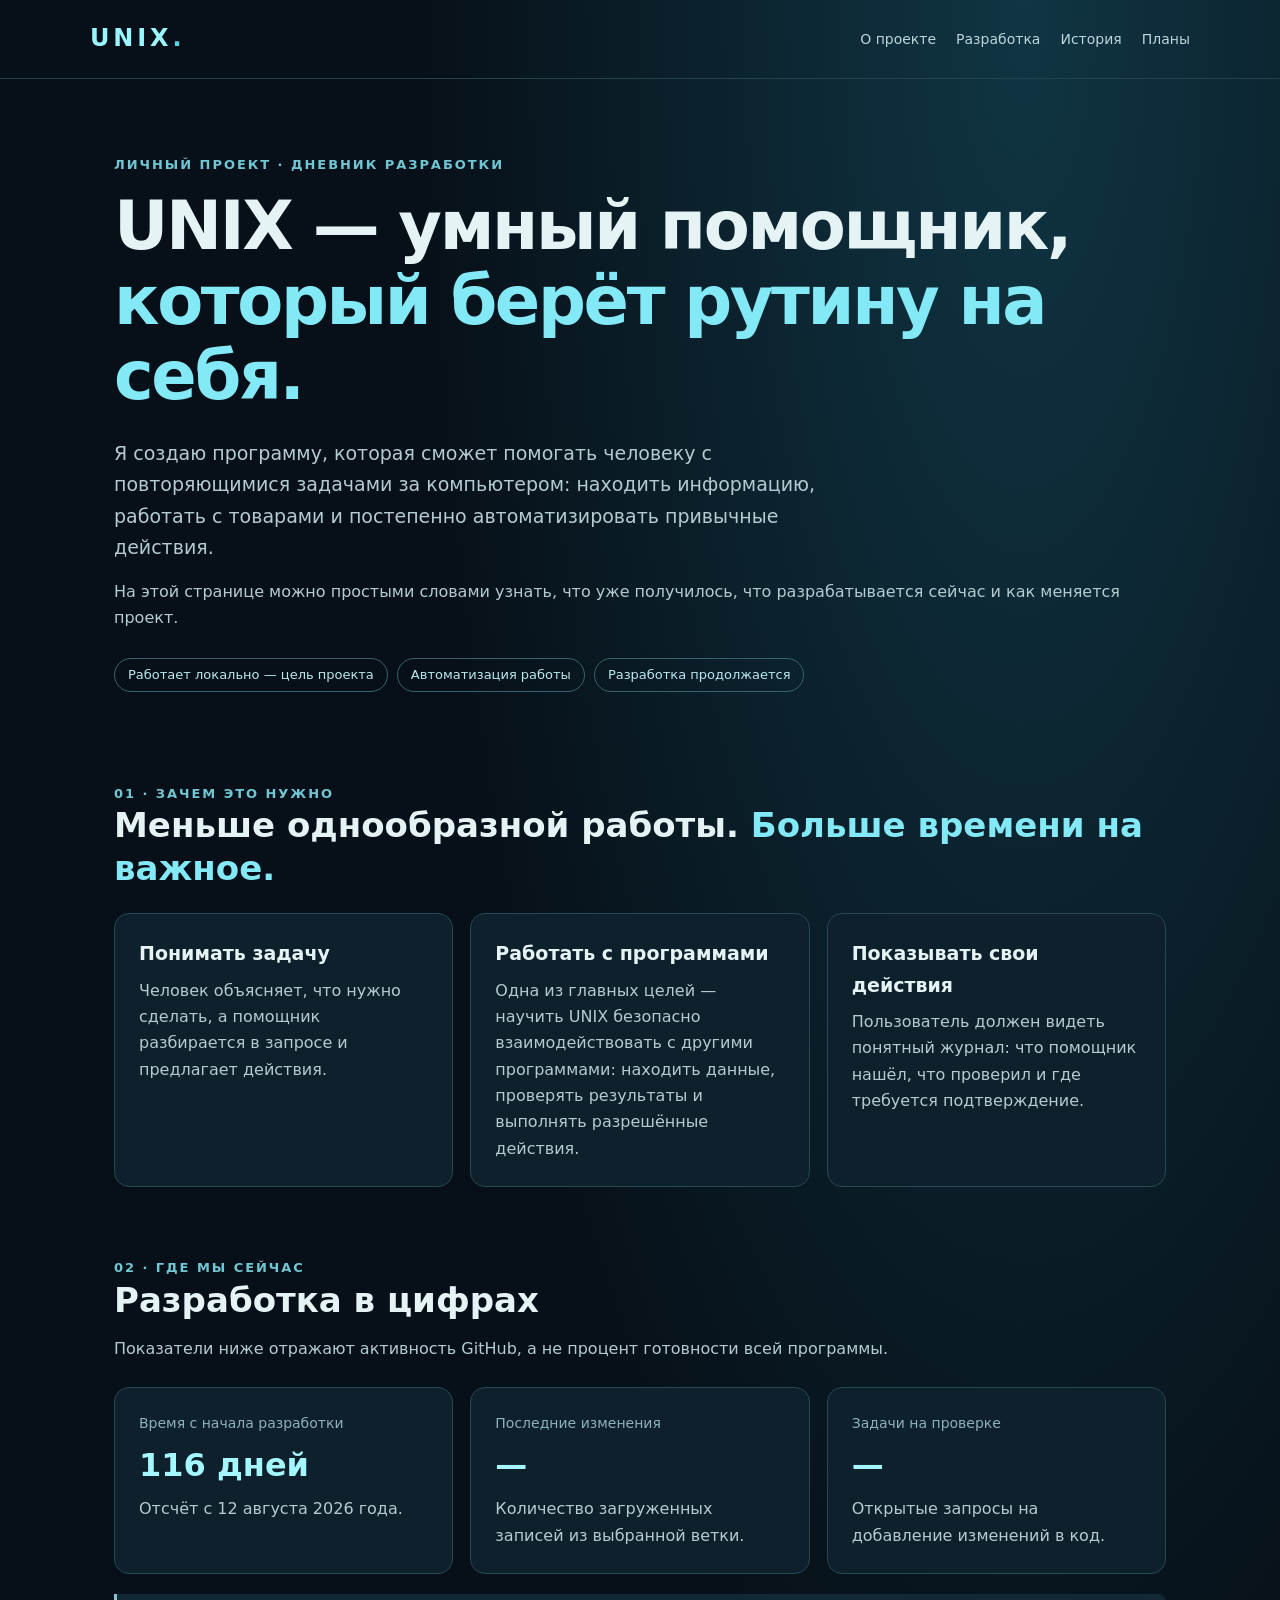
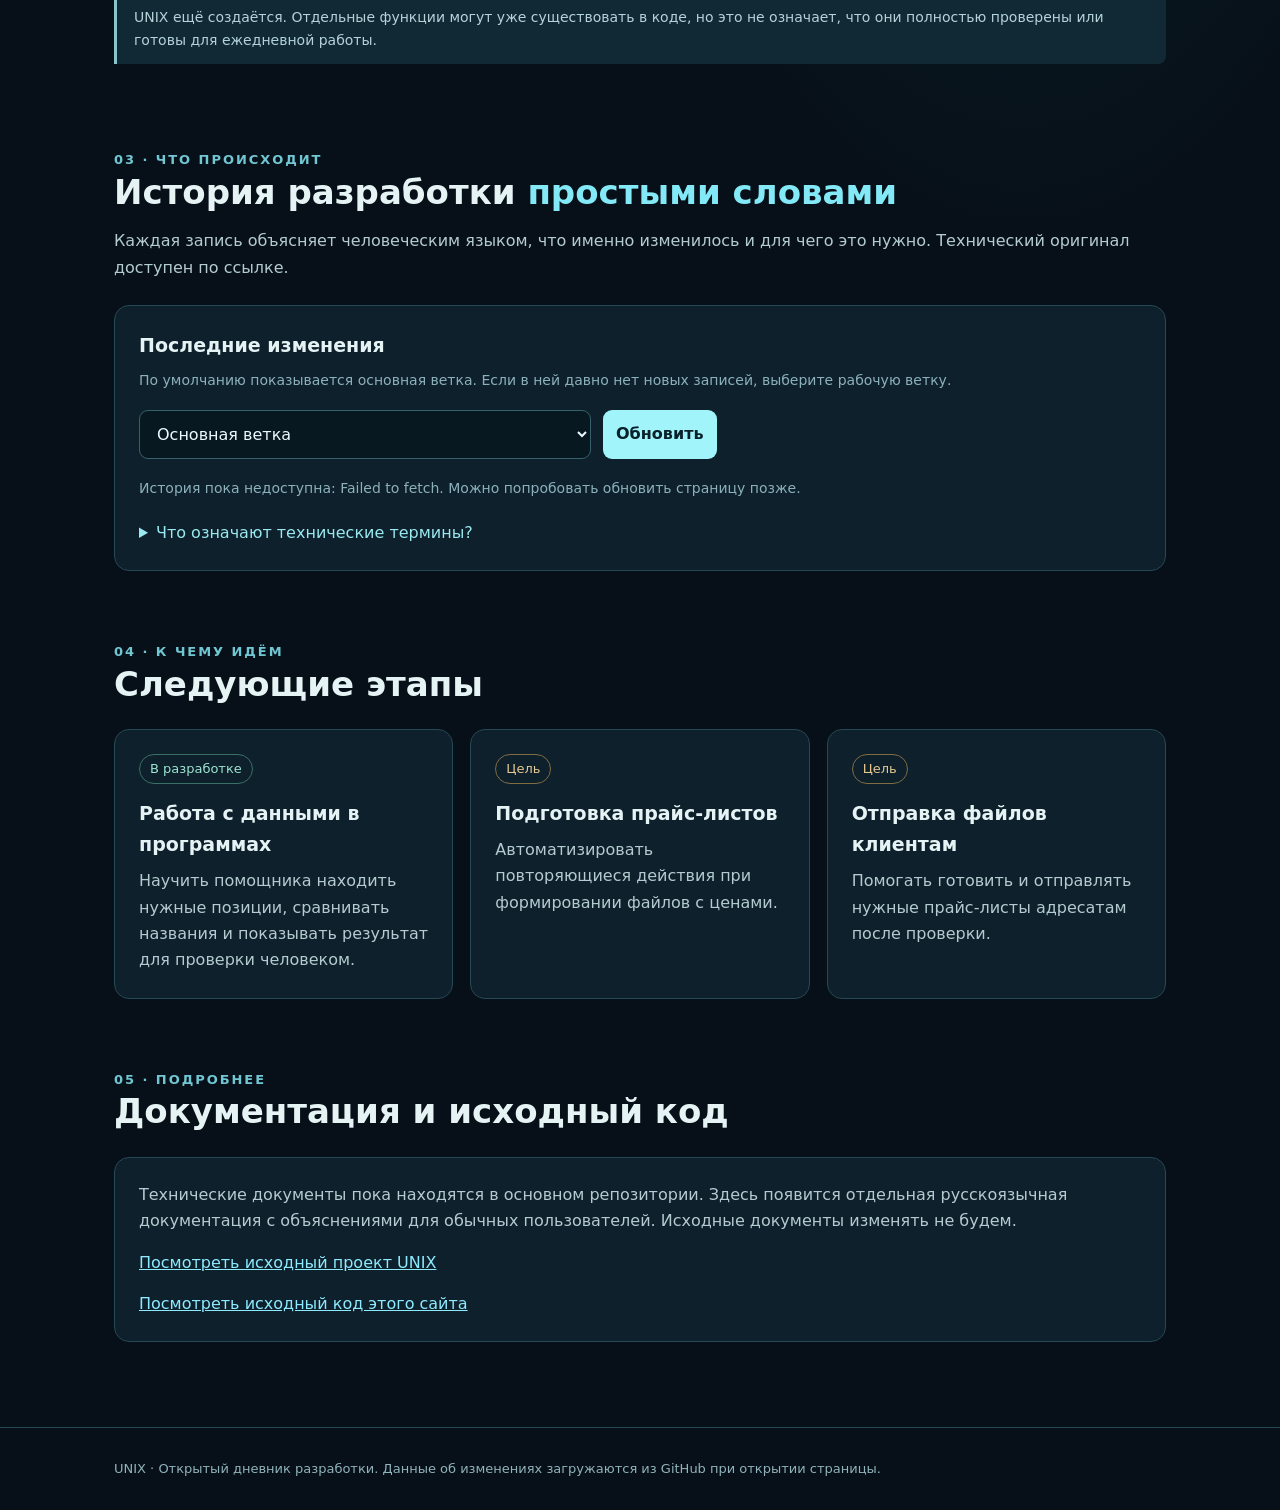
==== index.html @ 91fbc31f "Fix timeline description initialization" ====
<!doctype html><html lang="ru"><head><meta charset="utf-8"><meta name="viewport" content="width=device-width,initial-scale=1"><meta name="description" content="UNIX — личный проект по созданию умного помощника для автоматизации повседневной работы. Понятная история разработки и планы."><title>UNIX — как создаётся умный помощник</title><style>*{box-sizing:border-box}html{scroll-behavior:smooth}body{margin:0;background:#071018;color:#e5f3f5;font:16px/1.65 system-ui,-apple-system,'Segoe UI',sans-serif;background-image:radial-gradient(ellipse at 80% 0%,#103544 0,transparent 42%)}.wrap{max-width:1100px;margin:auto;padding:0 24px}header{border-bottom:1px solid #23424b}.nav{display:flex;align-items:center;justify-content:space-between;gap:20px;padding:19px 0;flex-wrap:wrap}.brand{font-size:24px;font-weight:850;letter-spacing:.16em;color:#9af5ff}.nav a{color:#bdd5da;text-decoration:none;margin-left:20px;font-size:14px}a{color:#8eeaff}a:hover{text-decoration:underline}.hero{padding:75px 0 56px}.eyebrow{color:#70c7d3;font-size:13px;font-weight:750;letter-spacing:.15em;text-transform:uppercase}h1{font-size:clamp(38px,6vw,67px);line-height:1.12;margin:14px 0 24px;letter-spacing:-.035em}h1 span,h2 span{color:#83e9f6}h2{font-size:clamp(25px,3vw,34px);line-height:1.25;margin:0 0 15px}h3{margin:0 0 8px;font-size:19px}p{color:#b4cbd1;margin:0 0 15px}.lead{font-size:19px;max-width:740px}.chips{display:flex;gap:9px;flex-wrap:wrap;margin-top:27px}.chip{border:1px solid #35636d;border-radius:30px;padding:5px 13px;font-size:13px;color:#b9eaf0}.section{padding:35px 0}.section-heading{margin-bottom:24px}.grid{display:grid;grid-template-columns:repeat(auto-fit,minmax(230px,1fr));gap:17px}.card{background:#0d202b;border:1px solid #254955;border-radius:15px;padding:24px}.card p:last-child{margin-bottom:0}.number{font-size:32px;font-weight:800;color:#a4f6ff;line-height:1.3;margin:10px 0}.muted{font-size:14px;color:#8db1bb}.timeline{margin-top:20px}.item{border-left:3px solid #4b9ca9;padding:3px 0 15px 20px;margin-left:7px;margin-bottom:9px}.item h3{font-size:17px;margin:2px 0}.item time{font-size:13px;color:#8fb7c0}.item a{font-size:13px}.progress{height:9px;border-radius:12px;background:#1d3741;overflow:hidden;margin:14px 0}.progress>div{height:100%;background:linear-gradient(90deg,#288a9b,#7be6e7)}.status{display:inline-block;color:#9de4d1;font-size:13px;border:1px solid #3a6f66;border-radius:20px;padding:3px 10px}.planned{color:#e5c991;border-color:#806d42}input,button,select{font:inherit;border-radius:9px;padding:11px 13px}input,select{color:#ecfaff;background:#081820;border:1px solid #36616b}button{background:#a1f4fa;border:0;color:#09212b;font-weight:750;cursor:pointer}button:hover{background:#c7fcff}.controls{display:flex;gap:12px;flex-wrap:wrap;margin:18px 0}.controls input{flex:1;min-width:200px}.note{border-left:3px solid #8ac4cc;padding:12px 17px;background:#102934;color:#b5d2d9;font-size:14px;border-radius:0 8px 8px 0}.hidden{display:none}details{margin-top:10px}summary{cursor:pointer;color:#9ae8f0}footer{border-top:1px solid #254955;margin-top:50px;padding:30px 0;color:#91b3bb;font-size:13px}@media(max-width:650px){.hero{padding:45px 0 30px}.nav a{margin:0 13px 0 0}.wrap{padding:0 17px}}</style></head><body><header><div class="wrap nav"><div class="brand">UNIX<span style="color:#5bd3e2">.</span></div><nav><a href="#about">О проекте</a><a href="#progress">Разработка</a><a href="#history">История</a><a href="#plans">Планы</a></nav></div></header><main class="wrap"><section class="hero"><div class="eyebrow">Личный проект · Дневник разработки</div><h1>UNIX — умный помощник,<br><span>который берёт рутину на себя.</span></h1><p class="lead">Я создаю программу, которая сможет помогать человеку с повторяющимися задачами за компьютером: находить информацию, работать с товарами и постепенно автоматизировать привычные действия.</p><p>На этой странице можно простыми словами узнать, что уже получилось, что разрабатывается сейчас и как меняется проект.</p><div class="chips"><span class="chip">Работает локально — цель проекта</span><span class="chip">Автоматизация работы</span><span class="chip">Разработка продолжается</span></div></section><section id="about" class="section"><div class="section-heading"><div class="eyebrow">01 · Зачем это нужно</div><h2>Меньше однообразной работы. <span>Больше времени на важное.</span></h2></div><div class="grid"><article class="card"><h3>Понимать задачу</h3><p>Человек объясняет, что нужно сделать, а помощник разбирается в запросе и предлагает действия.</p></article><article class="card"><h3>Работать с программами</h3><p>Одна из главных целей — научить UNIX безопасно взаимодействовать с другими программами: находить данные, проверять результаты и выполнять разрешённые действия.</p></article><article class="card"><h3>Показывать свои действия</h3><p>Пользователь должен видеть понятный журнал: что помощник нашёл, что проверил и где требуется подтверждение.</p></article></div></section><section id="progress" class="section"><div class="section-heading"><div class="eyebrow">02 · Где мы сейчас</div><h2>Разработка в цифрах</h2><p>Показатели ниже отражают активность GitHub, а не процент готовности всей программы.</p></div><div class="grid"><div class="card"><div class="muted">Время с начала разработки</div><div class="number" id="elapsed">—</div><p>Отсчёт с 12 августа 2026 года.</p></div><div class="card"><div class="muted">Последние изменения</div><div class="number" id="commits">—</div><p>Количество загруженных записей из выбранной ветки.</p></div><div class="card"><div class="muted">Задачи на проверке</div><div class="number" id="prs">—</div><p>Открытые запросы на добавление изменений в код.</p></div></div><p class="note" style="margin-top:20px">UNIX ещё создаётся. Отдельные функции могут уже существовать в коде, но это не означает, что они полностью проверены или готовы для ежедневной работы.</p></section><section id="history" class="section"><div class="section-heading"><div class="eyebrow">03 · Что происходит</div><h2>История разработки <span>простыми словами</span></h2><p>Каждая запись объясняет человеческим языком, что именно изменилось и для чего это нужно. Технический оригинал доступен по ссылке.</p></div><div class="card"><h3>Последние изменения</h3><p class="muted">По умолчанию показывается основная ветка. Если в ней давно нет новых записей, выберите рабочую ветку.</p><div class="controls"><select id="branch" aria-label="Выбрать ветку"><option value="main">Основная ветка</option><option value="codex/workflow-guarded-driver-stage1">Безопасное управление программами — этап 1</option><option value="feature/workflow-supplier-name-matching-v1">Сопоставление товаров</option></select><button id="load">Обновить</button></div><p id="status" role="status" class="muted">Загружаем историю…</p><div class="timeline" id="timeline"></div><details><summary>Что означают технические термины?</summary><p><b>Коммит</b> — сохранённое изменение в коде. <b>Ветка</b> — отдельное направление разработки. <b>Pull request</b> — предложение добавить изменения в основную версию. Само по себе это не означает, что функция готова.</p></details></div></section><section id="plans" class="section"><div class="section-heading"><div class="eyebrow">04 · К чему идём</div><h2>Следующие этапы</h2></div><div class="grid"><article class="card"><span class="status">В разработке</span><h3 style="margin-top:14px">Работа с данными в программах</h3><p>Научить помощника находить нужные позиции, сравнивать названия и показывать результат для проверки человеком.</p></article><article class="card"><span class="status planned">Цель</span><h3 style="margin-top:14px">Подготовка прайс-листов</h3><p>Автоматизировать повторяющиеся действия при формировании файлов с ценами.</p></article><article class="card"><span class="status planned">Цель</span><h3 style="margin-top:14px">Отправка файлов клиентам</h3><p>Помогать готовить и отправлять нужные прайс-листы адресатам после проверки.</p></article></div></section><section class="section"><div class="section-heading"><div class="eyebrow">05 · Подробнее</div><h2>Документация и исходный код</h2></div><div class="card"><p>Технические документы пока находятся в основном репозитории. Здесь появится отдельная русскоязычная документация с объяснениями для обычных пользователей. Исходные документы изменять не будем.</p><p><a href="https://github.com/philip377/BabyAI-Core" target="_blank" rel="noopener">Посмотреть исходный проект UNIX</a></p><p><a href="https://github.com/philip377/UNIX-Development" target="_blank" rel="noopener">Посмотреть исходный код этого сайта</a></p></div></section></main><footer><div class="wrap">UNIX · Открытый дневник разработки. Данные об изменениях загружаются из GitHub при открытии страницы.</div></footer><script>const el=id=>document.getElementById(id);const start=new Date('2026-08-12T00:00:00+03:00');function tick(){const days=Math.max(0,Math.floor((Date.now()-start)/86400000));el('elapsed').textContent=days+' дней'}tick();setInterval(tick,60000);async function api(path){const r=await fetch('https://api.github.com/repos/philip377/BabyAI-Core'+path,{headers:{Accept:'application/vnd.github+json'}});if(!r.ok)throw Error('Ошибка GitHub '+r.status);return r.json()}function explain(s){const raw=s.replace(/^(feat|fix|docs|refactor|test|chore|ci|build|perf|style)(\\([^)]*\\))?:\\s*/i,'').trim();const low=raw.toLowerCase();const rules=[[/\\b(test|tests|spec|coverage|pytest|vitest)\\b/i,['Проверка качества','Добавлены или обновлены автоматические проверки, которые помогают обнаруживать ошибки до выпуска новой версии.']],[/\\b(fix|bug|repair|crash|error|regression|hotfix)\\b/i,['Исправление ошибки','Исправлена обнаруженная проблема, чтобы программа работала стабильнее.']],[/\\b(doc|readme|guide|instruction|manual)\\b/i,['Обновление документации','Добавлены или уточнены инструкции, чтобы было проще понять устройство и использование программы.']],[/\\b(log|journal|trace|report|audit)\\b/i,['Понятная история действий','Улучшена запись действий программы, чтобы можно было проследить, что она сделала и почему.']],[/\\b(ui|ux|interface|layout|window|panel|button|screen|theme)\\b/i,['Улучшение интерфейса','Изменены элементы экрана или взаимодействие с ними для более удобной работы.']],[/\\b(search|filter|match|candidate|compare|lookup)\\b/i,['Поиск и сравнение данных','Улучшен поиск подходящих записей и проверка совпадений.']],[/\\b(driver|uia|msaa|listview|navigate|click|select|automation)\\b/i,['Управление другими программами','Развивается механизм, который помогает помощнику распознавать элементы окон и безопасно взаимодействовать с ними.']],[/\\b(permission|security|auth|token|guard|safe|protect)\\b/i,['Безопасность и контроль','Уточнены ограничения и проверки перед выполнением действий.']],[/\\b(agent|model|llm|prompt|reason|tool)\\b/i,['Развитие умного помощника','Изменена логика, с помощью которой помощник понимает задачи и выбирает действия.']],[/\\b(audio|voice|speech|stt|vad|microphone)\\b/i,['Работа с голосом','Улучшена обработка голосового ввода или распознавание речи.']],[/\\b(build|ci|workflow|release|package|windows|exe|installer)\\b/i,['Подготовка и проверка сборки','Обновлены процессы проверки и подготовки программы к запуску.']],[/\\b(queue|persist|state|storage|database|json)\\b/i,['Сохранение данных и задач','Улучшено хранение результатов и продолжение работы после перезапуска.']],[/\\b(price|product|supplier|row|export|mail)\\b/i,['Обработка рабочих данных','Добавлены изменения для поиска, обработки или подготовки данных.']],[/\\b(refactor|cleanup|simplify|rename|types)\\b/i,['Упрощение внутреннего устройства','Код переработан, чтобы его было легче поддерживать и развивать.']]];for(const [pattern,result] of rules){if(pattern.test(low))return {title:result[0],description:result[1]}}return {title:'Обновление внутренней части программы',description:'Разработчик внёс изменения в код. Их точное назначение пока не описано понятным языком; исходная запись доступна по ссылке.'}}async function load(){el('status').textContent='Получаем последние изменения…';el('timeline').replaceChildren();try{const branch=el('branch').value;const [commits,prs]=await Promise.all([api('/commits?sha='+encodeURIComponent(branch)+'&per_page=30'),api('/pulls?state=open&per_page=100')]);el('commits').textContent=commits.length+(commits.length===30?'+':'');el('prs').textContent=prs.length+(prs.length===100?'+':'');el('status').textContent='Показаны последние '+commits.length+' изменений. Это не полная история проекта.';for(const c of commits){const box=document.createElement('article');box.className='item';const date=document.createElement('time');date.textContent=new Date(c.commit.author?.date||c.commit.committer?.date).toLocaleDateString('ru-RU',{day:'numeric',month:'long',year:'numeric'});const title=document.createElement('h3');const explanation=explain((c.commit.message||'Изменение программы').split('\n')[0]);title.textContent=explanation.title;const description=document.createElement('p');description.textContent=explanation.description;const link=document.createElement('a');link.href=c.html_url;link.target='_blank';link.rel='noopener';link.textContent='Посмотреть исходное изменение';box.append(date,title,description,link);el('timeline').append(box)}}catch(e){el('status').textContent='История пока недоступна: '+e.message+'. Можно попробовать обновить страницу позже.'}}el('load').addEventListener('click',load);load();</script></body></html>
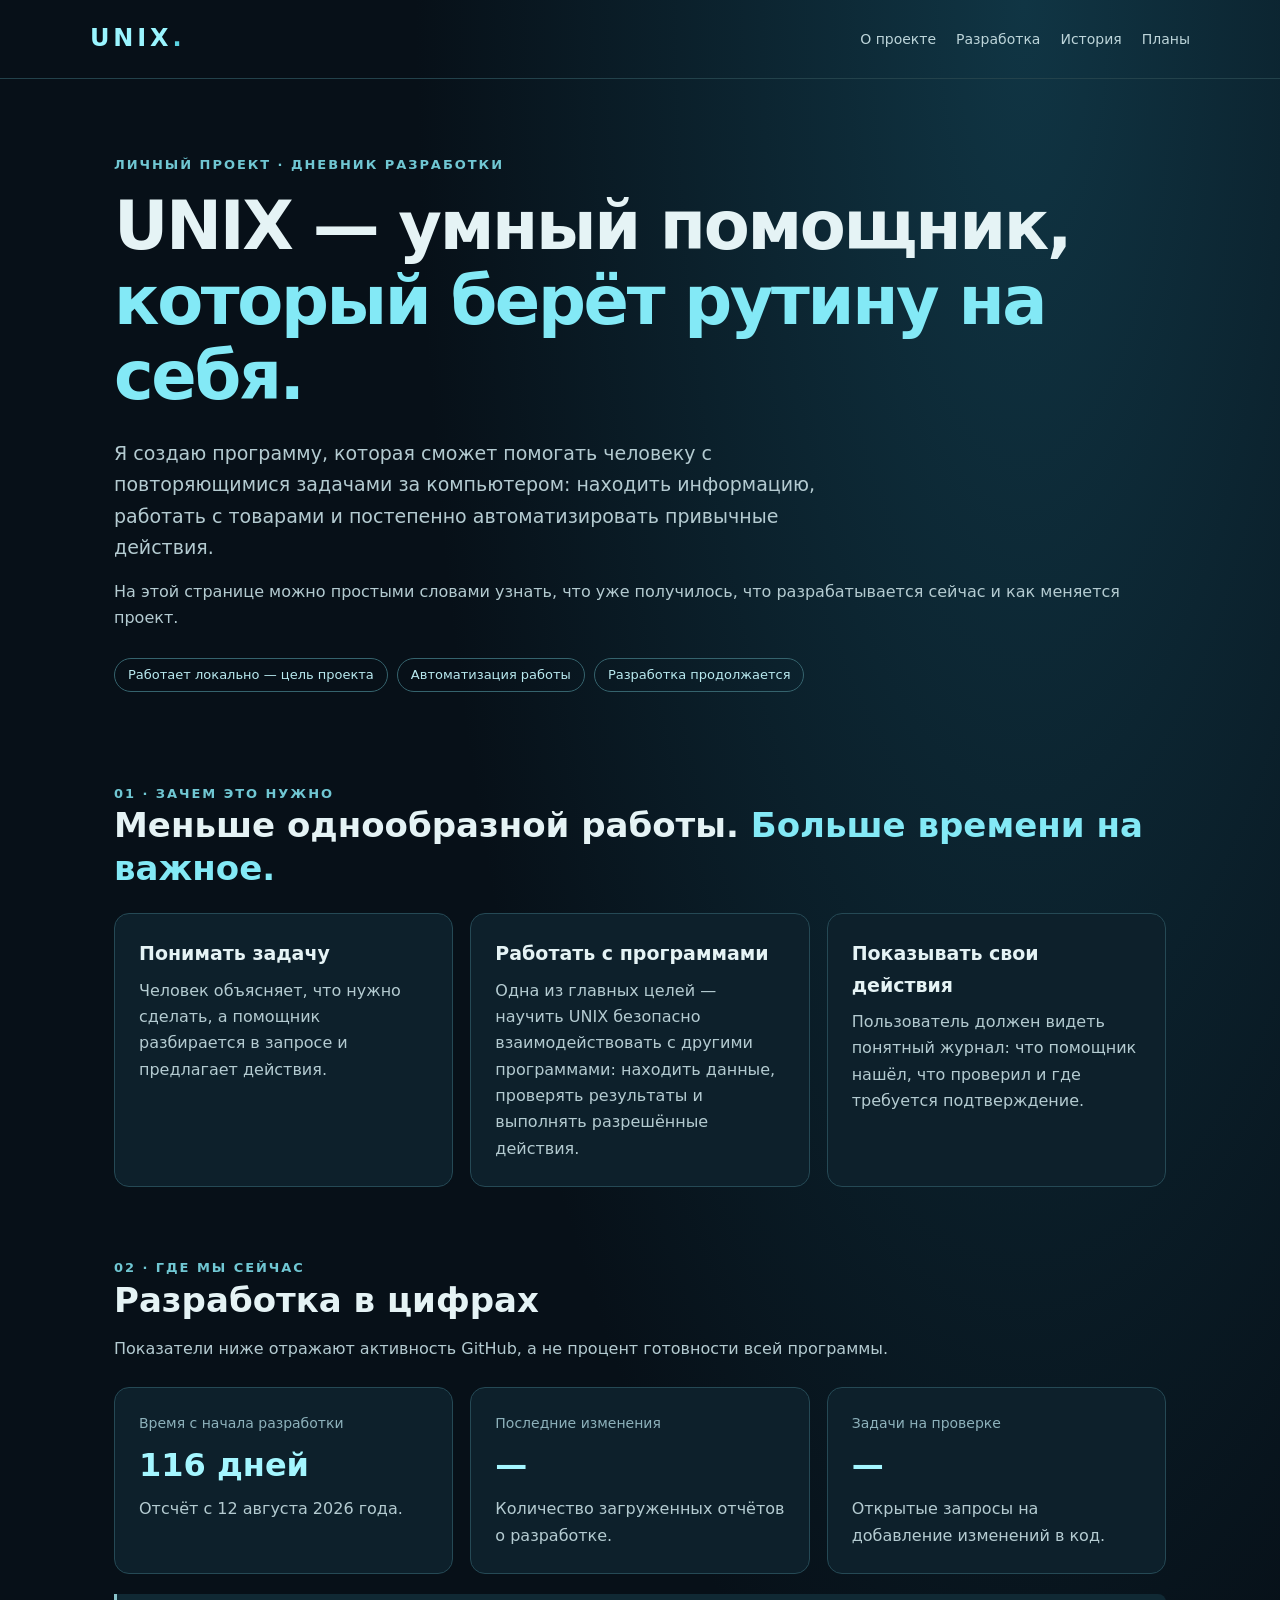
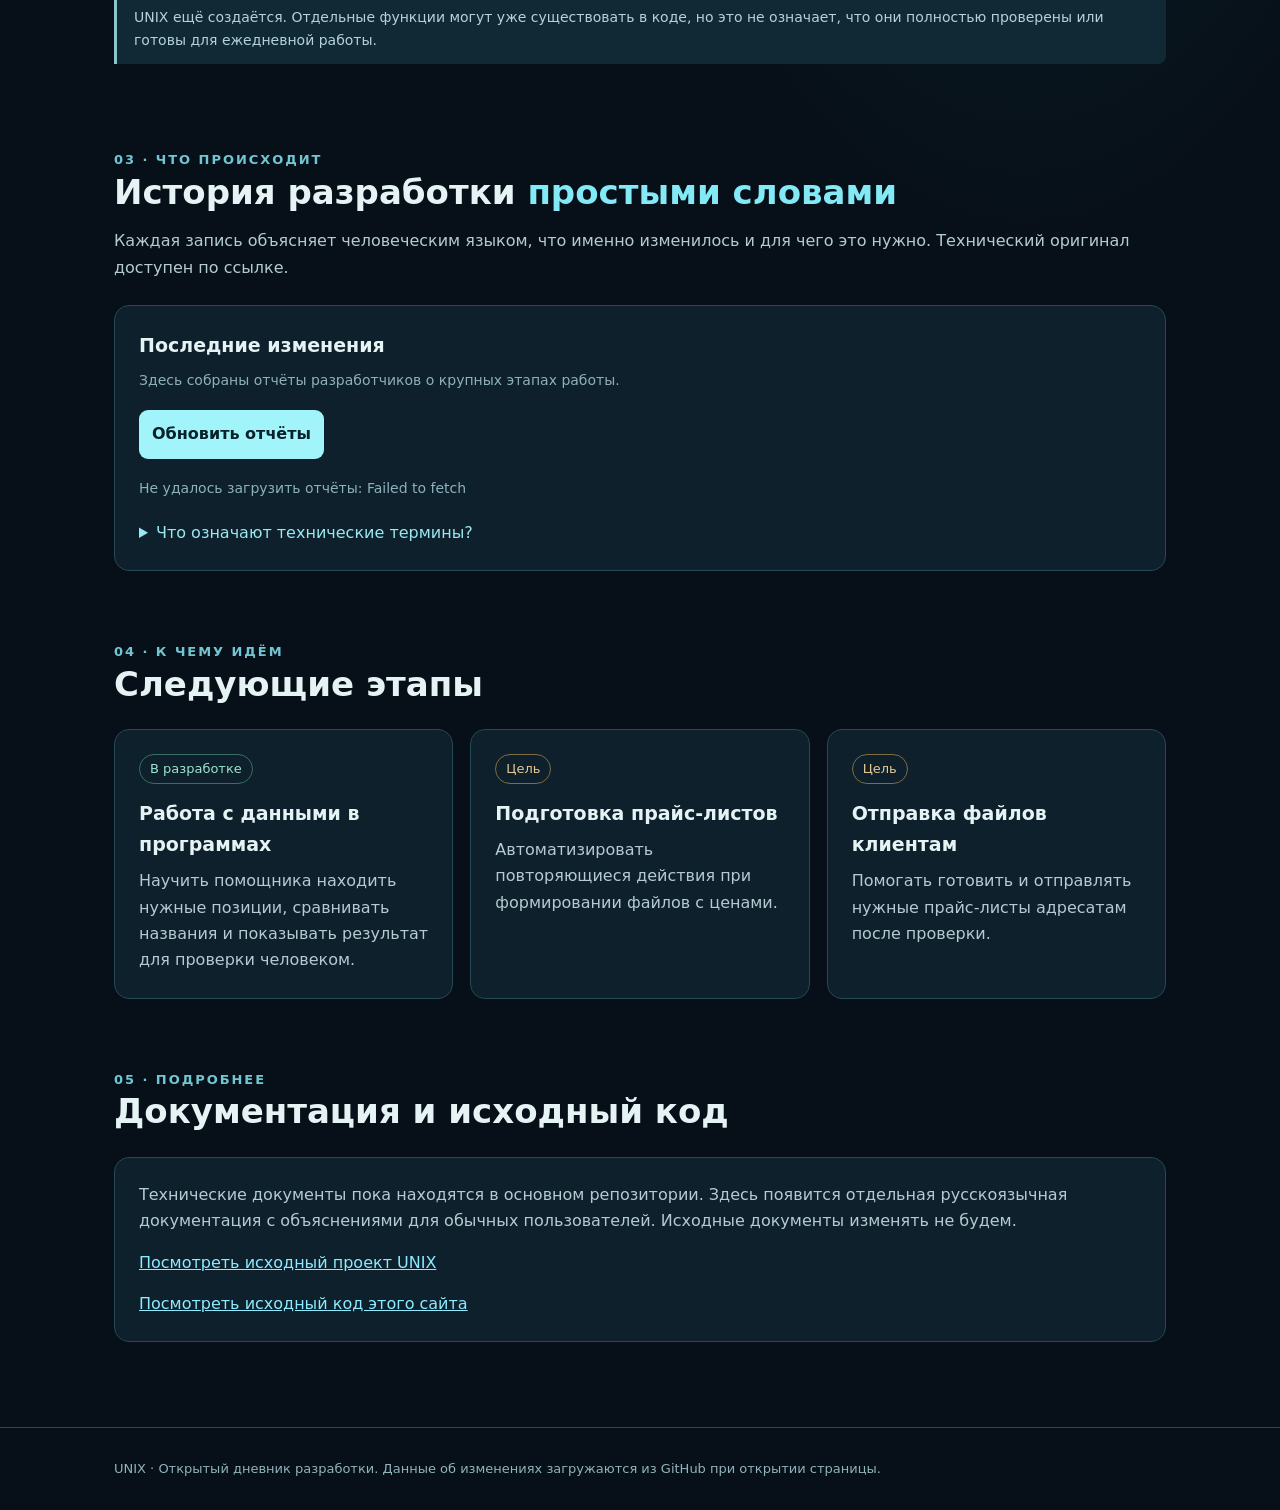
==== commit 5a5a6c74: "Show curated Russian summaries from developer PR reports" ====
--- a/index.html
+++ b/index.html
@@ -1 +1 @@
-<!doctype html><html lang="ru"><head><meta charset="utf-8"><meta name="viewport" content="width=device-width,initial-scale=1"><meta name="description" content="UNIX — личный проект по созданию умного помощника для автоматизации повседневной работы. Понятная история разработки и планы."><title>UNIX — как создаётся умный помощник</title><style>*{box-sizing:border-box}html{scroll-behavior:smooth}body{margin:0;background:#071018;color:#e5f3f5;font:16px/1.65 system-ui,-apple-system,'Segoe UI',sans-serif;background-image:radial-gradient(ellipse at 80% 0%,#103544 0,transparent 42%)}.wrap{max-width:1100px;margin:auto;padding:0 24px}header{border-bottom:1px solid #23424b}.nav{display:flex;align-items:center;justify-content:space-between;gap:20px;padding:19px 0;flex-wrap:wrap}.brand{font-size:24px;font-weight:850;letter-spacing:.16em;color:#9af5ff}.nav a{color:#bdd5da;text-decoration:none;margin-left:20px;font-size:14px}a{color:#8eeaff}a:hover{text-decoration:underline}.hero{padding:75px 0 56px}.eyebrow{color:#70c7d3;font-size:13px;font-weight:750;letter-spacing:.15em;text-transform:uppercase}h1{font-size:clamp(38px,6vw,67px);line-height:1.12;margin:14px 0 24px;letter-spacing:-.035em}h1 span,h2 span{color:#83e9f6}h2{font-size:clamp(25px,3vw,34px);line-height:1.25;margin:0 0 15px}h3{margin:0 0 8px;font-size:19px}p{color:#b4cbd1;margin:0 0 15px}.lead{font-size:19px;max-width:740px}.chips{display:flex;gap:9px;flex-wrap:wrap;margin-top:27px}.chip{border:1px solid #35636d;border-radius:30px;padding:5px 13px;font-size:13px;color:#b9eaf0}.section{padding:35px 0}.section-heading{margin-bottom:24px}.grid{display:grid;grid-template-columns:repeat(auto-fit,minmax(230px,1fr));gap:17px}.card{background:#0d202b;border:1px solid #254955;border-radius:15px;padding:24px}.card p:last-child{margin-bottom:0}.number{font-size:32px;font-weight:800;color:#a4f6ff;line-height:1.3;margin:10px 0}.muted{font-size:14px;color:#8db1bb}.timeline{margin-top:20px}.item{border-left:3px solid #4b9ca9;padding:3px 0 15px 20px;margin-left:7px;margin-bottom:9px}.item h3{font-size:17px;margin:2px 0}.item time{font-size:13px;color:#8fb7c0}.item a{font-size:13px}.progress{height:9px;border-radius:12px;background:#1d3741;overflow:hidden;margin:14px 0}.progress>div{height:100%;background:linear-gradient(90deg,#288a9b,#7be6e7)}.status{display:inline-block;color:#9de4d1;font-size:13px;border:1px solid #3a6f66;border-radius:20px;padding:3px 10px}.planned{color:#e5c991;border-color:#806d42}input,button,select{font:inherit;border-radius:9px;padding:11px 13px}input,select{color:#ecfaff;background:#081820;border:1px solid #36616b}button{background:#a1f4fa;border:0;color:#09212b;font-weight:750;cursor:pointer}button:hover{background:#c7fcff}.controls{display:flex;gap:12px;flex-wrap:wrap;margin:18px 0}.controls input{flex:1;min-width:200px}.note{border-left:3px solid #8ac4cc;padding:12px 17px;background:#102934;color:#b5d2d9;font-size:14px;border-radius:0 8px 8px 0}.hidden{display:none}details{margin-top:10px}summary{cursor:pointer;color:#9ae8f0}footer{border-top:1px solid #254955;margin-top:50px;padding:30px 0;color:#91b3bb;font-size:13px}@media(max-width:650px){.hero{padding:45px 0 30px}.nav a{margin:0 13px 0 0}.wrap{padding:0 17px}}</style></head><body><header><div class="wrap nav"><div class="brand">UNIX<span style="color:#5bd3e2">.</span></div><nav><a href="#about">О проекте</a><a href="#progress">Разработка</a><a href="#history">История</a><a href="#plans">Планы</a></nav></div></header><main class="wrap"><section class="hero"><div class="eyebrow">Личный проект · Дневник разработки</div><h1>UNIX — умный помощник,<br><span>который берёт рутину на себя.</span></h1><p class="lead">Я создаю программу, которая сможет помогать человеку с повторяющимися задачами за компьютером: находить информацию, работать с товарами и постепенно автоматизировать привычные действия.</p><p>На этой странице можно простыми словами узнать, что уже получилось, что разрабатывается сейчас и как меняется проект.</p><div class="chips"><span class="chip">Работает локально — цель проекта</span><span class="chip">Автоматизация работы</span><span class="chip">Разработка продолжается</span></div></section><section id="about" class="section"><div class="section-heading"><div class="eyebrow">01 · Зачем это нужно</div><h2>Меньше однообразной работы. <span>Больше времени на важное.</span></h2></div><div class="grid"><article class="card"><h3>Понимать задачу</h3><p>Человек объясняет, что нужно сделать, а помощник разбирается в запросе и предлагает действия.</p></article><article class="card"><h3>Работать с программами</h3><p>Одна из главных целей — научить UNIX безопасно взаимодействовать с другими программами: находить данные, проверять результаты и выполнять разрешённые действия.</p></article><article class="card"><h3>Показывать свои действия</h3><p>Пользователь должен видеть понятный журнал: что помощник нашёл, что проверил и где требуется подтверждение.</p></article></div></section><section id="progress" class="section"><div class="section-heading"><div class="eyebrow">02 · Где мы сейчас</div><h2>Разработка в цифрах</h2><p>Показатели ниже отражают активность GitHub, а не процент готовности всей программы.</p></div><div class="grid"><div class="card"><div class="muted">Время с начала разработки</div><div class="number" id="elapsed">—</div><p>Отсчёт с 12 августа 2026 года.</p></div><div class="card"><div class="muted">Последние изменения</div><div class="number" id="commits">—</div><p>Количество загруженных записей из выбранной ветки.</p></div><div class="card"><div class="muted">Задачи на проверке</div><div class="number" id="prs">—</div><p>Открытые запросы на добавление изменений в код.</p></div></div><p class="note" style="margin-top:20px">UNIX ещё создаётся. Отдельные функции могут уже существовать в коде, но это не означает, что они полностью проверены или готовы для ежедневной работы.</p></section><section id="history" class="section"><div class="section-heading"><div class="eyebrow">03 · Что происходит</div><h2>История разработки <span>простыми словами</span></h2><p>Каждая запись объясняет человеческим языком, что именно изменилось и для чего это нужно. Технический оригинал доступен по ссылке.</p></div><div class="card"><h3>Последние изменения</h3><p class="muted">По умолчанию показывается основная ветка. Если в ней давно нет новых записей, выберите рабочую ветку.</p><div class="controls"><select id="branch" aria-label="Выбрать ветку"><option value="main">Основная ветка</option><option value="codex/workflow-guarded-driver-stage1">Безопасное управление программами — этап 1</option><option value="feature/workflow-supplier-name-matching-v1">Сопоставление товаров</option></select><button id="load">Обновить</button></div><p id="status" role="status" class="muted">Загружаем историю…</p><div class="timeline" id="timeline"></div><details><summary>Что означают технические термины?</summary><p><b>Коммит</b> — сохранённое изменение в коде. <b>Ветка</b> — отдельное направление разработки. <b>Pull request</b> — предложение добавить изменения в основную версию. Само по себе это не означает, что функция готова.</p></details></div></section><section id="plans" class="section"><div class="section-heading"><div class="eyebrow">04 · К чему идём</div><h2>Следующие этапы</h2></div><div class="grid"><article class="card"><span class="status">В разработке</span><h3 style="margin-top:14px">Работа с данными в программах</h3><p>Научить помощника находить нужные позиции, сравнивать названия и показывать результат для проверки человеком.</p></article><article class="card"><span class="status planned">Цель</span><h3 style="margin-top:14px">Подготовка прайс-листов</h3><p>Автоматизировать повторяющиеся действия при формировании файлов с ценами.</p></article><article class="card"><span class="status planned">Цель</span><h3 style="margin-top:14px">Отправка файлов клиентам</h3><p>Помогать готовить и отправлять нужные прайс-листы адресатам после проверки.</p></article></div></section><section class="section"><div class="section-heading"><div class="eyebrow">05 · Подробнее</div><h2>Документация и исходный код</h2></div><div class="card"><p>Технические документы пока находятся в основном репозитории. Здесь появится отдельная русскоязычная документация с объяснениями для обычных пользователей. Исходные документы изменять не будем.</p><p><a href="https://github.com/philip377/BabyAI-Core" target="_blank" rel="noopener">Посмотреть исходный проект UNIX</a></p><p><a href="https://github.com/philip377/UNIX-Development" target="_blank" rel="noopener">Посмотреть исходный код этого сайта</a></p></div></section></main><footer><div class="wrap">UNIX · Открытый дневник разработки. Данные об изменениях загружаются из GitHub при открытии страницы.</div></footer><script>const el=id=>document.getElementById(id);const start=new Date('2026-08-12T00:00:00+03:00');function tick(){const days=Math.max(0,Math.floor((Date.now()-start)/86400000));el('elapsed').textContent=days+' дней'}tick();setInterval(tick,60000);async function api(path){const r=await fetch('https://api.github.com/repos/philip377/BabyAI-Core'+path,{headers:{Accept:'application/vnd.github+json'}});if(!r.ok)throw Error('Ошибка GitHub '+r.status);return r.json()}function explain(s){const raw=s.replace(/^(feat|fix|docs|refactor|test|chore|ci|build|perf|style)(\\([^)]*\\))?:\\s*/i,'').trim();const low=raw.toLowerCase();const rules=[[/\\b(test|tests|spec|coverage|pytest|vitest)\\b/i,['Проверка качества','Добавлены или обновлены автоматические проверки, которые помогают обнаруживать ошибки до выпуска новой версии.']],[/\\b(fix|bug|repair|crash|error|regression|hotfix)\\b/i,['Исправление ошибки','Исправлена обнаруженная проблема, чтобы программа работала стабильнее.']],[/\\b(doc|readme|guide|instruction|manual)\\b/i,['Обновление документации','Добавлены или уточнены инструкции, чтобы было проще понять устройство и использование программы.']],[/\\b(log|journal|trace|report|audit)\\b/i,['Понятная история действий','Улучшена запись действий программы, чтобы можно было проследить, что она сделала и почему.']],[/\\b(ui|ux|interface|layout|window|panel|button|screen|theme)\\b/i,['Улучшение интерфейса','Изменены элементы экрана или взаимодействие с ними для более удобной работы.']],[/\\b(search|filter|match|candidate|compare|lookup)\\b/i,['Поиск и сравнение данных','Улучшен поиск подходящих записей и проверка совпадений.']],[/\\b(driver|uia|msaa|listview|navigate|click|select|automation)\\b/i,['Управление другими программами','Развивается механизм, который помогает помощнику распознавать элементы окон и безопасно взаимодействовать с ними.']],[/\\b(permission|security|auth|token|guard|safe|protect)\\b/i,['Безопасность и контроль','Уточнены ограничения и проверки перед выполнением действий.']],[/\\b(agent|model|llm|prompt|reason|tool)\\b/i,['Развитие умного помощника','Изменена логика, с помощью которой помощник понимает задачи и выбирает действия.']],[/\\b(audio|voice|speech|stt|vad|microphone)\\b/i,['Работа с голосом','Улучшена обработка голосового ввода или распознавание речи.']],[/\\b(build|ci|workflow|release|package|windows|exe|installer)\\b/i,['Подготовка и проверка сборки','Обновлены процессы проверки и подготовки программы к запуску.']],[/\\b(queue|persist|state|storage|database|json)\\b/i,['Сохранение данных и задач','Улучшено хранение результатов и продолжение работы после перезапуска.']],[/\\b(price|product|supplier|row|export|mail)\\b/i,['Обработка рабочих данных','Добавлены изменения для поиска, обработки или подготовки данных.']],[/\\b(refactor|cleanup|simplify|rename|types)\\b/i,['Упрощение внутреннего устройства','Код переработан, чтобы его было легче поддерживать и развивать.']]];for(const [pattern,result] of rules){if(pattern.test(low))return {title:result[0],description:result[1]}}return {title:'Обновление внутренней части программы',description:'Разработчик внёс изменения в код. Их точное назначение пока не описано понятным языком; исходная запись доступна по ссылке.'}}async function load(){el('status').textContent='Получаем последние изменения…';el('timeline').replaceChildren();try{const branch=el('branch').value;const [commits,prs]=await Promise.all([api('/commits?sha='+encodeURIComponent(branch)+'&per_page=30'),api('/pulls?state=open&per_page=100')]);el('commits').textContent=commits.length+(commits.length===30?'+':'');el('prs').textContent=prs.length+(prs.length===100?'+':'');el('status').textContent='Показаны последние '+commits.length+' изменений. Это не полная история проекта.';for(const c of commits){const box=document.createElement('article');box.className='item';const date=document.createElement('time');date.textContent=new Date(c.commit.author?.date||c.commit.committer?.date).toLocaleDateString('ru-RU',{day:'numeric',month:'long',year:'numeric'});const title=document.createElement('h3');const explanation=explain((c.commit.message||'Изменение программы').split('\n')[0]);title.textContent=explanation.title;const description=document.createElement('p');description.textContent=explanation.description;const link=document.createElement('a');link.href=c.html_url;link.target='_blank';link.rel='noopener';link.textContent='Посмотреть исходное изменение';box.append(date,title,description,link);el('timeline').append(box)}}catch(e){el('status').textContent='История пока недоступна: '+e.message+'. Можно попробовать обновить страницу позже.'}}el('load').addEventListener('click',load);load();</script></body></html>+<!doctype html><html lang="ru"><head><meta charset="utf-8"><meta name="viewport" content="width=device-width,initial-scale=1"><meta name="description" content="UNIX — личный проект по созданию умного помощника для автоматизации повседневной работы. Понятная история разработки и планы."><title>UNIX — как создаётся умный помощник</title><style>*{box-sizing:border-box}html{scroll-behavior:smooth}body{margin:0;background:#071018;color:#e5f3f5;font:16px/1.65 system-ui,-apple-system,'Segoe UI',sans-serif;background-image:radial-gradient(ellipse at 80% 0%,#103544 0,transparent 42%)}.wrap{max-width:1100px;margin:auto;padding:0 24px}header{border-bottom:1px solid #23424b}.nav{display:flex;align-items:center;justify-content:space-between;gap:20px;padding:19px 0;flex-wrap:wrap}.brand{font-size:24px;font-weight:850;letter-spacing:.16em;color:#9af5ff}.nav a{color:#bdd5da;text-decoration:none;margin-left:20px;font-size:14px}a{color:#8eeaff}a:hover{text-decoration:underline}.hero{padding:75px 0 56px}.eyebrow{color:#70c7d3;font-size:13px;font-weight:750;letter-spacing:.15em;text-transform:uppercase}h1{font-size:clamp(38px,6vw,67px);line-height:1.12;margin:14px 0 24px;letter-spacing:-.035em}h1 span,h2 span{color:#83e9f6}h2{font-size:clamp(25px,3vw,34px);line-height:1.25;margin:0 0 15px}h3{margin:0 0 8px;font-size:19px}p{color:#b4cbd1;margin:0 0 15px}.lead{font-size:19px;max-width:740px}.chips{display:flex;gap:9px;flex-wrap:wrap;margin-top:27px}.chip{border:1px solid #35636d;border-radius:30px;padding:5px 13px;font-size:13px;color:#b9eaf0}.section{padding:35px 0}.section-heading{margin-bottom:24px}.grid{display:grid;grid-template-columns:repeat(auto-fit,minmax(230px,1fr));gap:17px}.card{background:#0d202b;border:1px solid #254955;border-radius:15px;padding:24px}.card p:last-child{margin-bottom:0}.number{font-size:32px;font-weight:800;color:#a4f6ff;line-height:1.3;margin:10px 0}.muted{font-size:14px;color:#8db1bb}.timeline{margin-top:20px}.item{border-left:3px solid #4b9ca9;padding:3px 0 15px 20px;margin-left:7px;margin-bottom:9px}.item h3{font-size:17px;margin:2px 0}.item time{font-size:13px;color:#8fb7c0}.item a{font-size:13px}.progress{height:9px;border-radius:12px;background:#1d3741;overflow:hidden;margin:14px 0}.progress>div{height:100%;background:linear-gradient(90deg,#288a9b,#7be6e7)}.status{display:inline-block;color:#9de4d1;font-size:13px;border:1px solid #3a6f66;border-radius:20px;padding:3px 10px}.planned{color:#e5c991;border-color:#806d42}input,button,select{font:inherit;border-radius:9px;padding:11px 13px}input,select{color:#ecfaff;background:#081820;border:1px solid #36616b}button{background:#a1f4fa;border:0;color:#09212b;font-weight:750;cursor:pointer}button:hover{background:#c7fcff}.controls{display:flex;gap:12px;flex-wrap:wrap;margin:18px 0}.controls input{flex:1;min-width:200px}.note{border-left:3px solid #8ac4cc;padding:12px 17px;background:#102934;color:#b5d2d9;font-size:14px;border-radius:0 8px 8px 0}.hidden{display:none}details{margin-top:10px}summary{cursor:pointer;color:#9ae8f0}footer{border-top:1px solid #254955;margin-top:50px;padding:30px 0;color:#91b3bb;font-size:13px}@media(max-width:650px){.hero{padding:45px 0 30px}.nav a{margin:0 13px 0 0}.wrap{padding:0 17px}}</style></head><body><header><div class="wrap nav"><div class="brand">UNIX<span style="color:#5bd3e2">.</span></div><nav><a href="#about">О проекте</a><a href="#progress">Разработка</a><a href="#history">История</a><a href="#plans">Планы</a></nav></div></header><main class="wrap"><section class="hero"><div class="eyebrow">Личный проект · Дневник разработки</div><h1>UNIX — умный помощник,<br><span>который берёт рутину на себя.</span></h1><p class="lead">Я создаю программу, которая сможет помогать человеку с повторяющимися задачами за компьютером: находить информацию, работать с товарами и постепенно автоматизировать привычные действия.</p><p>На этой странице можно простыми словами узнать, что уже получилось, что разрабатывается сейчас и как меняется проект.</p><div class="chips"><span class="chip">Работает локально — цель проекта</span><span class="chip">Автоматизация работы</span><span class="chip">Разработка продолжается</span></div></section><section id="about" class="section"><div class="section-heading"><div class="eyebrow">01 · Зачем это нужно</div><h2>Меньше однообразной работы. <span>Больше времени на важное.</span></h2></div><div class="grid"><article class="card"><h3>Понимать задачу</h3><p>Человек объясняет, что нужно сделать, а помощник разбирается в запросе и предлагает действия.</p></article><article class="card"><h3>Работать с программами</h3><p>Одна из главных целей — научить UNIX безопасно взаимодействовать с другими программами: находить данные, проверять результаты и выполнять разрешённые действия.</p></article><article class="card"><h3>Показывать свои действия</h3><p>Пользователь должен видеть понятный журнал: что помощник нашёл, что проверил и где требуется подтверждение.</p></article></div></section><section id="progress" class="section"><div class="section-heading"><div class="eyebrow">02 · Где мы сейчас</div><h2>Разработка в цифрах</h2><p>Показатели ниже отражают активность GitHub, а не процент готовности всей программы.</p></div><div class="grid"><div class="card"><div class="muted">Время с начала разработки</div><div class="number" id="elapsed">—</div><p>Отсчёт с 12 августа 2026 года.</p></div><div class="card"><div class="muted">Последние изменения</div><div class="number" id="commits">—</div><p>Количество загруженных отчётов о разработке.</p></div><div class="card"><div class="muted">Задачи на проверке</div><div class="number" id="prs">—</div><p>Открытые запросы на добавление изменений в код.</p></div></div><p class="note" style="margin-top:20px">UNIX ещё создаётся. Отдельные функции могут уже существовать в коде, но это не означает, что они полностью проверены или готовы для ежедневной работы.</p></section><section id="history" class="section"><div class="section-heading"><div class="eyebrow">03 · Что происходит</div><h2>История разработки <span>простыми словами</span></h2><p>Каждая запись объясняет человеческим языком, что именно изменилось и для чего это нужно. Технический оригинал доступен по ссылке.</p></div><div class="card"><h3>Последние изменения</h3><p class="muted">Здесь собраны отчёты разработчиков о крупных этапах работы.</p><div class="controls"><button id="load">Обновить отчёты</button></div><p id="status" role="status" class="muted">Загружаем историю…</p><div class="timeline" id="timeline"></div><details><summary>Что означают технические термины?</summary><p><b>Коммит</b> — сохранённое изменение в коде. <b>Ветка</b> — отдельное направление разработки. <b>Pull request</b> — предложение добавить изменения в основную версию. Само по себе это не означает, что функция готова.</p></details></div></section><section id="plans" class="section"><div class="section-heading"><div class="eyebrow">04 · К чему идём</div><h2>Следующие этапы</h2></div><div class="grid"><article class="card"><span class="status">В разработке</span><h3 style="margin-top:14px">Работа с данными в программах</h3><p>Научить помощника находить нужные позиции, сравнивать названия и показывать результат для проверки человеком.</p></article><article class="card"><span class="status planned">Цель</span><h3 style="margin-top:14px">Подготовка прайс-листов</h3><p>Автоматизировать повторяющиеся действия при формировании файлов с ценами.</p></article><article class="card"><span class="status planned">Цель</span><h3 style="margin-top:14px">Отправка файлов клиентам</h3><p>Помогать готовить и отправлять нужные прайс-листы адресатам после проверки.</p></article></div></section><section class="section"><div class="section-heading"><div class="eyebrow">05 · Подробнее</div><h2>Документация и исходный код</h2></div><div class="card"><p>Технические документы пока находятся в основном репозитории. Здесь появится отдельная русскоязычная документация с объяснениями для обычных пользователей. Исходные документы изменять не будем.</p><p><a href="https://github.com/philip377/BabyAI-Core" target="_blank" rel="noopener">Посмотреть исходный проект UNIX</a></p><p><a href="https://github.com/philip377/UNIX-Development" target="_blank" rel="noopener">Посмотреть исходный код этого сайта</a></p></div></section></main><footer><div class="wrap">UNIX · Открытый дневник разработки. Данные об изменениях загружаются из GitHub при открытии страницы.</div></footer><script>const el=id=>document.getElementById(id);const start=new Date('2026-08-12T00:00:00+03:00');function tick(){const days=Math.max(0,Math.floor((Date.now()-start)/86400000));el('elapsed').textContent=days+' дней'}tick();setInterval(tick,60000);async function api(path){const r=await fetch('https://api.github.com/repos/philip377/BabyAI-Core'+path,{headers:{Accept:'application/vnd.github+json'}});if(!r.ok)throw Error('Ошибка GitHub '+r.status);return r.json()}function explain(s){const raw=s.replace(/^(feat|fix|docs|refactor|test|chore|ci|build|perf|style)(\\([^)]*\\))?:\\s*/i,'').trim();const low=raw.toLowerCase();const rules=[[/\\b(test|tests|spec|coverage|pytest|vitest)\\b/i,['Проверка качества','Добавлены или обновлены автоматические проверки, которые помогают обнаруживать ошибки до выпуска новой версии.']],[/\\b(fix|bug|repair|crash|error|regression|hotfix)\\b/i,['Исправление ошибки','Исправлена обнаруженная проблема, чтобы программа работала стабильнее.']],[/\\b(doc|readme|guide|instruction|manual)\\b/i,['Обновление документации','Добавлены или уточнены инструкции, чтобы было проще понять устройство и использование программы.']],[/\\b(log|journal|trace|report|audit)\\b/i,['Понятная история действий','Улучшена запись действий программы, чтобы можно было проследить, что она сделала и почему.']],[/\\b(ui|ux|interface|layout|window|panel|button|screen|theme)\\b/i,['Улучшение интерфейса','Изменены элементы экрана или взаимодействие с ними для более удобной работы.']],[/\\b(search|filter|match|candidate|compare|lookup)\\b/i,['Поиск и сравнение данных','Улучшен поиск подходящих записей и проверка совпадений.']],[/\\b(driver|uia|msaa|listview|navigate|click|select|automation)\\b/i,['Управление другими программами','Развивается механизм, который помогает помощнику распознавать элементы окон и безопасно взаимодействовать с ними.']],[/\\b(permission|security|auth|token|guard|safe|protect)\\b/i,['Безопасность и контроль','Уточнены ограничения и проверки перед выполнением действий.']],[/\\b(agent|model|llm|prompt|reason|tool)\\b/i,['Развитие умного помощника','Изменена логика, с помощью которой помощник понимает задачи и выбирает действия.']],[/\\b(audio|voice|speech|stt|vad|microphone)\\b/i,['Работа с голосом','Улучшена обработка голосового ввода или распознавание речи.']],[/\\b(build|ci|workflow|release|package|windows|exe|installer)\\b/i,['Подготовка и проверка сборки','Обновлены процессы проверки и подготовки программы к запуску.']],[/\\b(queue|persist|state|storage|database|json)\\b/i,['Сохранение данных и задач','Улучшено хранение результатов и продолжение работы после перезапуска.']],[/\\b(price|product|supplier|row|export|mail)\\b/i,['Обработка рабочих данных','Добавлены изменения для поиска, обработки или подготовки данных.']],[/\\b(refactor|cleanup|simplify|rename|types)\\b/i,['Упрощение внутреннего устройства','Код переработан, чтобы его было легче поддерживать и развивать.']]];for(const [pattern,result] of rules){if(pattern.test(low))return {title:result[0],description:result[1]}}return {title:'Обновление внутренней части программы',description:'Разработчик внёс изменения в код. Их точное назначение пока не описано понятным языком; исходная запись доступна по ссылке.'}}const stories={164:['Безопасное чтение данных','Помощник научился определять выделенную строку в открытом окне. Пока он только читает сведения и не изменяет данные. Проверки останавливают его при неопределённости.'],163:['Сравнение похожих записей','Появился экспериментальный механизм поиска совпадений. Человек должен подтвердить выбор, чтобы не перепутать похожие записи.'],161:['Продолжение после разрешения','Помощник может ответить на вопрос, запросить разрешение на действие и продолжить ту же задачу без повторения ответа.'],160:['Управление задачами из чата','Текущие задачи отображаются в интерфейсе. Их можно продолжить или отменить.'],159:['Сохранение незавершённых задач','После перезапуска задачи не теряются, но опасные действия не повторяются автоматически.'],158:['Настоящие чаты и рабочие пространства','Добавлены создание чатов, переключение между ними и восстановление истории.'],157:['Более удобный интерфейс','Улучшены значки, отступы, читаемость и поведение боковой панели.'],156:['Обновлён дизайн приложения','Переработаны оформление диалога, панелей и элементов управления без изменения основной логики.'],155:['Эксперимент с распознаванием голоса','Разработчик проверяет, улучшает ли подавление шума распознавание речи. Это пока эксперимент.']};async function load(){el('status').textContent='Получаем отчёты разработчиков…';el('timeline').replaceChildren();try{const prs=await api('/pulls?state=all&per_page=100');el('commits').textContent=prs.length+(prs.length===100?'+':'');el('prs').textContent=prs.filter(p=>p.state==='open').length;el('status').textContent='Показаны отчёты по '+prs.length+' этапам. Некоторые ещё ожидают подробного объяснения.';for(const p of prs){if(p.number===162)continue;const story=stories[p.number];const box=document.createElement('article');box.className='item';const date=document.createElement('time');date.textContent=new Date(p.created_at).toLocaleDateString('ru-RU',{day:'numeric',month:'long',year:'numeric'});const title=document.createElement('h3');title.textContent=story?story[0]:'Этап разработки №'+p.number;const description=document.createElement('p');description.textContent=story?story[1]:'Подробное объяснение пока не подготовлено. Можно прочитать исходный отчёт разработчика.';const state=document.createElement('p');state.className='muted';state.textContent=p.merged_at?'Изменения объединены с основной веткой':p.state==='open'?'Изменения пока на проверке':'Предложение закрыто без объединения';const link=document.createElement('a');link.href=p.html_url;link.target='_blank';link.rel='noopener';link.textContent='Исходный отчёт разработчика';box.append(date,title,description,state,link);el('timeline').append(box)}}catch(e){el('status').textContent='Не удалось загрузить отчёты: '+e.message}}el('load').addEventListener('click',load);load();</script></body></html>
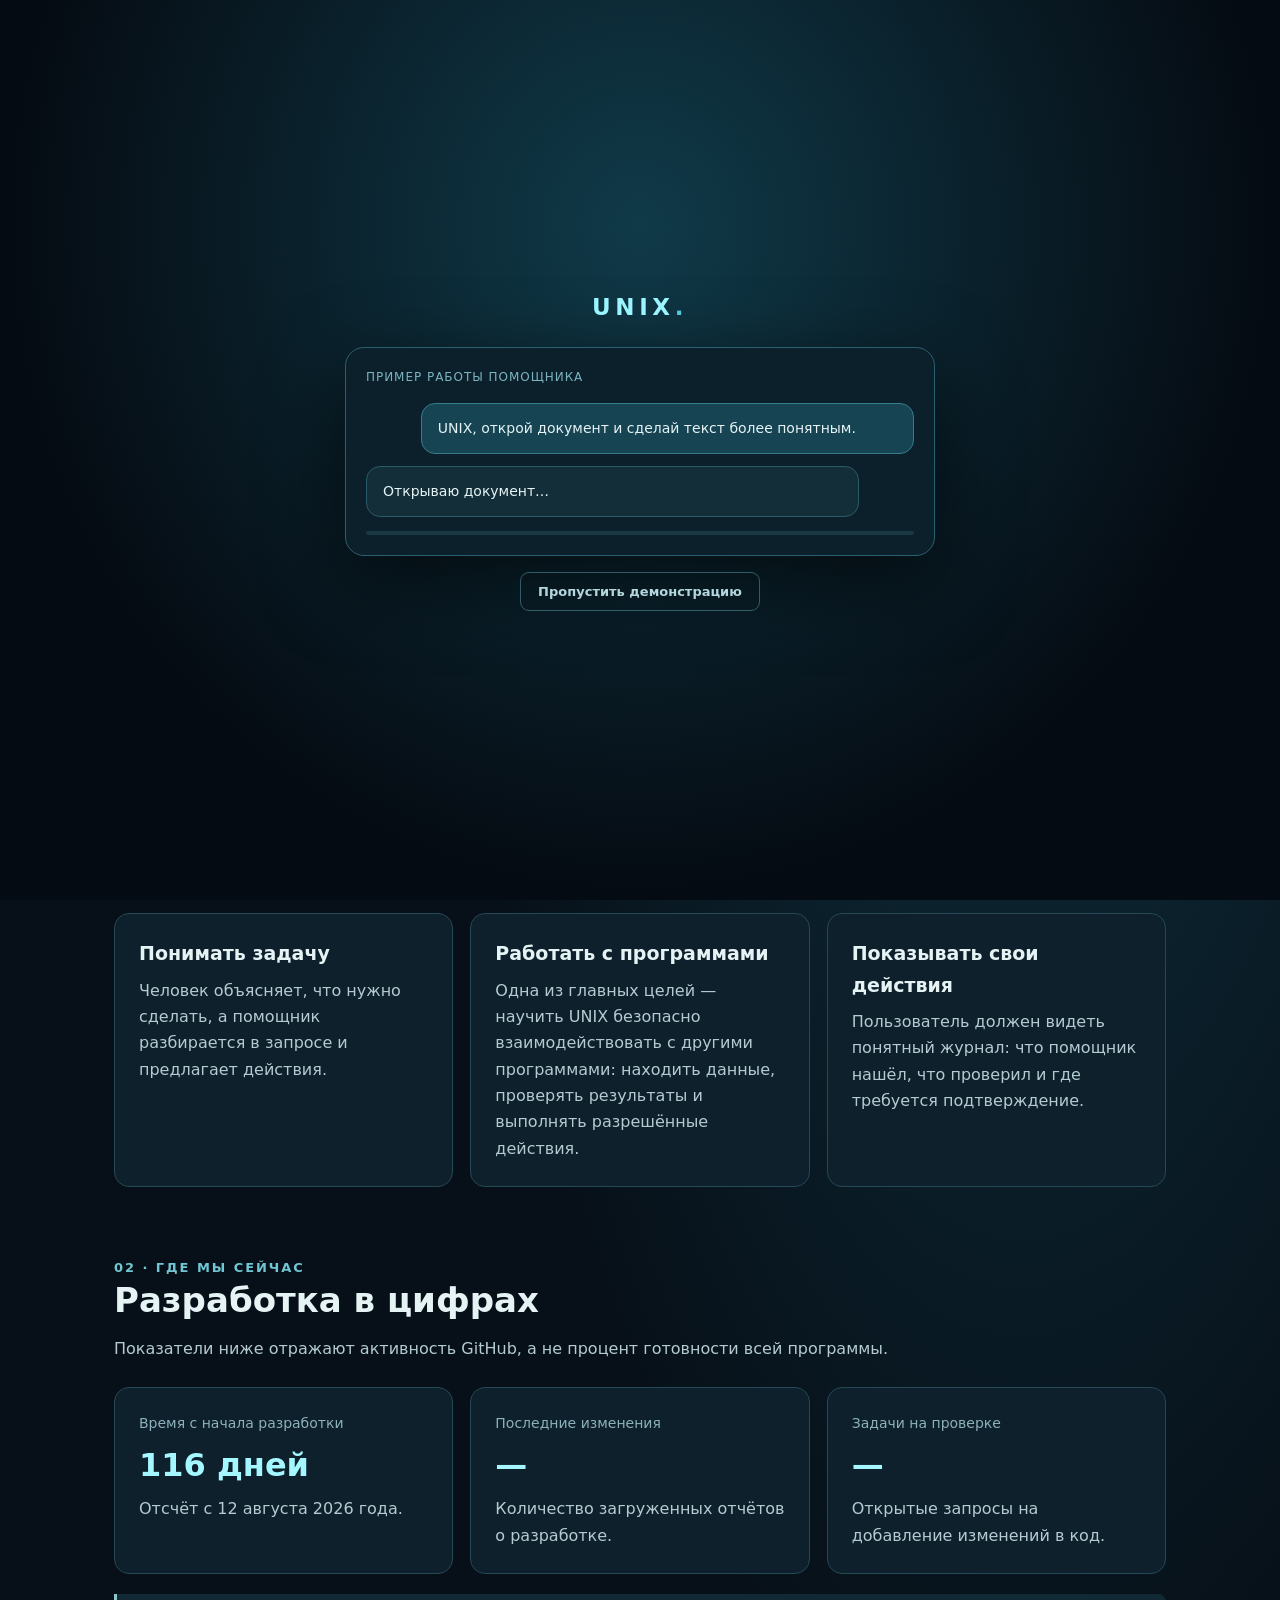
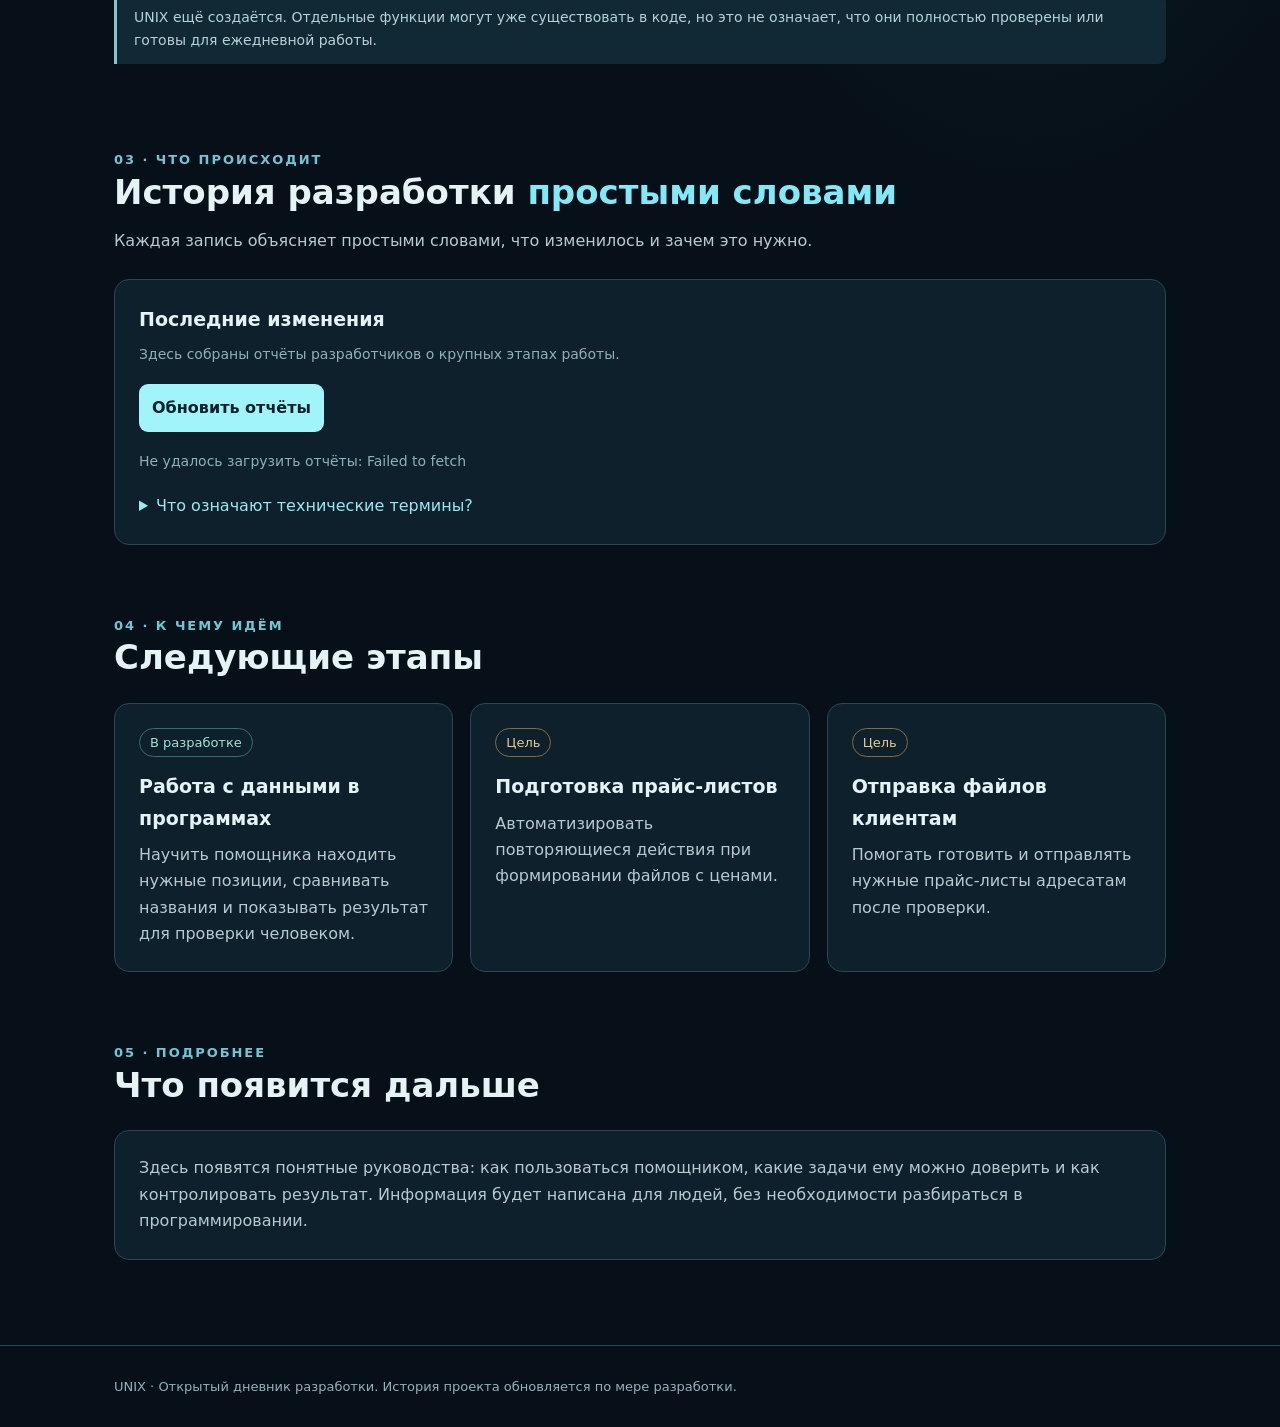
==== commit dc6441a9: "Add animated UNIX chat document editing intro and remove source code links" ====
--- a/index.html
+++ b/index.html
@@ -1 +1 @@
-<!doctype html><html lang="ru"><head><meta charset="utf-8"><meta name="viewport" content="width=device-width,initial-scale=1"><meta name="description" content="UNIX — личный проект по созданию умного помощника для автоматизации повседневной работы. Понятная история разработки и планы."><title>UNIX — как создаётся умный помощник</title><style>*{box-sizing:border-box}html{scroll-behavior:smooth}body{margin:0;background:#071018;color:#e5f3f5;font:16px/1.65 system-ui,-apple-system,'Segoe UI',sans-serif;background-image:radial-gradient(ellipse at 80% 0%,#103544 0,transparent 42%)}.wrap{max-width:1100px;margin:auto;padding:0 24px}header{border-bottom:1px solid #23424b}.nav{display:flex;align-items:center;justify-content:space-between;gap:20px;padding:19px 0;flex-wrap:wrap}.brand{font-size:24px;font-weight:850;letter-spacing:.16em;color:#9af5ff}.nav a{color:#bdd5da;text-decoration:none;margin-left:20px;font-size:14px}a{color:#8eeaff}a:hover{text-decoration:underline}.hero{padding:75px 0 56px}.eyebrow{color:#70c7d3;font-size:13px;font-weight:750;letter-spacing:.15em;text-transform:uppercase}h1{font-size:clamp(38px,6vw,67px);line-height:1.12;margin:14px 0 24px;letter-spacing:-.035em}h1 span,h2 span{color:#83e9f6}h2{font-size:clamp(25px,3vw,34px);line-height:1.25;margin:0 0 15px}h3{margin:0 0 8px;font-size:19px}p{color:#b4cbd1;margin:0 0 15px}.lead{font-size:19px;max-width:740px}.chips{display:flex;gap:9px;flex-wrap:wrap;margin-top:27px}.chip{border:1px solid #35636d;border-radius:30px;padding:5px 13px;font-size:13px;color:#b9eaf0}.section{padding:35px 0}.section-heading{margin-bottom:24px}.grid{display:grid;grid-template-columns:repeat(auto-fit,minmax(230px,1fr));gap:17px}.card{background:#0d202b;border:1px solid #254955;border-radius:15px;padding:24px}.card p:last-child{margin-bottom:0}.number{font-size:32px;font-weight:800;color:#a4f6ff;line-height:1.3;margin:10px 0}.muted{font-size:14px;color:#8db1bb}.timeline{margin-top:20px}.item{border-left:3px solid #4b9ca9;padding:3px 0 15px 20px;margin-left:7px;margin-bottom:9px}.item h3{font-size:17px;margin:2px 0}.item time{font-size:13px;color:#8fb7c0}.item a{font-size:13px}.progress{height:9px;border-radius:12px;background:#1d3741;overflow:hidden;margin:14px 0}.progress>div{height:100%;background:linear-gradient(90deg,#288a9b,#7be6e7)}.status{display:inline-block;color:#9de4d1;font-size:13px;border:1px solid #3a6f66;border-radius:20px;padding:3px 10px}.planned{color:#e5c991;border-color:#806d42}input,button,select{font:inherit;border-radius:9px;padding:11px 13px}input,select{color:#ecfaff;background:#081820;border:1px solid #36616b}button{background:#a1f4fa;border:0;color:#09212b;font-weight:750;cursor:pointer}button:hover{background:#c7fcff}.controls{display:flex;gap:12px;flex-wrap:wrap;margin:18px 0}.controls input{flex:1;min-width:200px}.note{border-left:3px solid #8ac4cc;padding:12px 17px;background:#102934;color:#b5d2d9;font-size:14px;border-radius:0 8px 8px 0}.hidden{display:none}details{margin-top:10px}summary{cursor:pointer;color:#9ae8f0}footer{border-top:1px solid #254955;margin-top:50px;padding:30px 0;color:#91b3bb;font-size:13px}@media(max-width:650px){.hero{padding:45px 0 30px}.nav a{margin:0 13px 0 0}.wrap{padding:0 17px}}</style></head><body><header><div class="wrap nav"><div class="brand">UNIX<span style="color:#5bd3e2">.</span></div><nav><a href="#about">О проекте</a><a href="#progress">Разработка</a><a href="#history">История</a><a href="#plans">Планы</a></nav></div></header><main class="wrap"><section class="hero"><div class="eyebrow">Личный проект · Дневник разработки</div><h1>UNIX — умный помощник,<br><span>который берёт рутину на себя.</span></h1><p class="lead">Я создаю программу, которая сможет помогать человеку с повторяющимися задачами за компьютером: находить информацию, работать с товарами и постепенно автоматизировать привычные действия.</p><p>На этой странице можно простыми словами узнать, что уже получилось, что разрабатывается сейчас и как меняется проект.</p><div class="chips"><span class="chip">Работает локально — цель проекта</span><span class="chip">Автоматизация работы</span><span class="chip">Разработка продолжается</span></div></section><section id="about" class="section"><div class="section-heading"><div class="eyebrow">01 · Зачем это нужно</div><h2>Меньше однообразной работы. <span>Больше времени на важное.</span></h2></div><div class="grid"><article class="card"><h3>Понимать задачу</h3><p>Человек объясняет, что нужно сделать, а помощник разбирается в запросе и предлагает действия.</p></article><article class="card"><h3>Работать с программами</h3><p>Одна из главных целей — научить UNIX безопасно взаимодействовать с другими программами: находить данные, проверять результаты и выполнять разрешённые действия.</p></article><article class="card"><h3>Показывать свои действия</h3><p>Пользователь должен видеть понятный журнал: что помощник нашёл, что проверил и где требуется подтверждение.</p></article></div></section><section id="progress" class="section"><div class="section-heading"><div class="eyebrow">02 · Где мы сейчас</div><h2>Разработка в цифрах</h2><p>Показатели ниже отражают активность GitHub, а не процент готовности всей программы.</p></div><div class="grid"><div class="card"><div class="muted">Время с начала разработки</div><div class="number" id="elapsed">—</div><p>Отсчёт с 12 августа 2026 года.</p></div><div class="card"><div class="muted">Последние изменения</div><div class="number" id="commits">—</div><p>Количество загруженных отчётов о разработке.</p></div><div class="card"><div class="muted">Задачи на проверке</div><div class="number" id="prs">—</div><p>Открытые запросы на добавление изменений в код.</p></div></div><p class="note" style="margin-top:20px">UNIX ещё создаётся. Отдельные функции могут уже существовать в коде, но это не означает, что они полностью проверены или готовы для ежедневной работы.</p></section><section id="history" class="section"><div class="section-heading"><div class="eyebrow">03 · Что происходит</div><h2>История разработки <span>простыми словами</span></h2><p>Каждая запись объясняет человеческим языком, что именно изменилось и для чего это нужно. Технический оригинал доступен по ссылке.</p></div><div class="card"><h3>Последние изменения</h3><p class="muted">Здесь собраны отчёты разработчиков о крупных этапах работы.</p><div class="controls"><button id="load">Обновить отчёты</button></div><p id="status" role="status" class="muted">Загружаем историю…</p><div class="timeline" id="timeline"></div><details><summary>Что означают технические термины?</summary><p><b>Коммит</b> — сохранённое изменение в коде. <b>Ветка</b> — отдельное направление разработки. <b>Pull request</b> — предложение добавить изменения в основную версию. Само по себе это не означает, что функция готова.</p></details></div></section><section id="plans" class="section"><div class="section-heading"><div class="eyebrow">04 · К чему идём</div><h2>Следующие этапы</h2></div><div class="grid"><article class="card"><span class="status">В разработке</span><h3 style="margin-top:14px">Работа с данными в программах</h3><p>Научить помощника находить нужные позиции, сравнивать названия и показывать результат для проверки человеком.</p></article><article class="card"><span class="status planned">Цель</span><h3 style="margin-top:14px">Подготовка прайс-листов</h3><p>Автоматизировать повторяющиеся действия при формировании файлов с ценами.</p></article><article class="card"><span class="status planned">Цель</span><h3 style="margin-top:14px">Отправка файлов клиентам</h3><p>Помогать готовить и отправлять нужные прайс-листы адресатам после проверки.</p></article></div></section><section class="section"><div class="section-heading"><div class="eyebrow">05 · Подробнее</div><h2>Документация и исходный код</h2></div><div class="card"><p>Технические документы пока находятся в основном репозитории. Здесь появится отдельная русскоязычная документация с объяснениями для обычных пользователей. Исходные документы изменять не будем.</p><p><a href="https://github.com/philip377/BabyAI-Core" target="_blank" rel="noopener">Посмотреть исходный проект UNIX</a></p><p><a href="https://github.com/philip377/UNIX-Development" target="_blank" rel="noopener">Посмотреть исходный код этого сайта</a></p></div></section></main><footer><div class="wrap">UNIX · Открытый дневник разработки. Данные об изменениях загружаются из GitHub при открытии страницы.</div></footer><script>const el=id=>document.getElementById(id);const start=new Date('2026-08-12T00:00:00+03:00');function tick(){const days=Math.max(0,Math.floor((Date.now()-start)/86400000));el('elapsed').textContent=days+' дней'}tick();setInterval(tick,60000);async function api(path){const r=await fetch('https://api.github.com/repos/philip377/BabyAI-Core'+path,{headers:{Accept:'application/vnd.github+json'}});if(!r.ok)throw Error('Ошибка GitHub '+r.status);return r.json()}function explain(s){const raw=s.replace(/^(feat|fix|docs|refactor|test|chore|ci|build|perf|style)(\\([^)]*\\))?:\\s*/i,'').trim();const low=raw.toLowerCase();const rules=[[/\\b(test|tests|spec|coverage|pytest|vitest)\\b/i,['Проверка качества','Добавлены или обновлены автоматические проверки, которые помогают обнаруживать ошибки до выпуска новой версии.']],[/\\b(fix|bug|repair|crash|error|regression|hotfix)\\b/i,['Исправление ошибки','Исправлена обнаруженная проблема, чтобы программа работала стабильнее.']],[/\\b(doc|readme|guide|instruction|manual)\\b/i,['Обновление документации','Добавлены или уточнены инструкции, чтобы было проще понять устройство и использование программы.']],[/\\b(log|journal|trace|report|audit)\\b/i,['Понятная история действий','Улучшена запись действий программы, чтобы можно было проследить, что она сделала и почему.']],[/\\b(ui|ux|interface|layout|window|panel|button|screen|theme)\\b/i,['Улучшение интерфейса','Изменены элементы экрана или взаимодействие с ними для более удобной работы.']],[/\\b(search|filter|match|candidate|compare|lookup)\\b/i,['Поиск и сравнение данных','Улучшен поиск подходящих записей и проверка совпадений.']],[/\\b(driver|uia|msaa|listview|navigate|click|select|automation)\\b/i,['Управление другими программами','Развивается механизм, который помогает помощнику распознавать элементы окон и безопасно взаимодействовать с ними.']],[/\\b(permission|security|auth|token|guard|safe|protect)\\b/i,['Безопасность и контроль','Уточнены ограничения и проверки перед выполнением действий.']],[/\\b(agent|model|llm|prompt|reason|tool)\\b/i,['Развитие умного помощника','Изменена логика, с помощью которой помощник понимает задачи и выбирает действия.']],[/\\b(audio|voice|speech|stt|vad|microphone)\\b/i,['Работа с голосом','Улучшена обработка голосового ввода или распознавание речи.']],[/\\b(build|ci|workflow|release|package|windows|exe|installer)\\b/i,['Подготовка и проверка сборки','Обновлены процессы проверки и подготовки программы к запуску.']],[/\\b(queue|persist|state|storage|database|json)\\b/i,['Сохранение данных и задач','Улучшено хранение результатов и продолжение работы после перезапуска.']],[/\\b(price|product|supplier|row|export|mail)\\b/i,['Обработка рабочих данных','Добавлены изменения для поиска, обработки или подготовки данных.']],[/\\b(refactor|cleanup|simplify|rename|types)\\b/i,['Упрощение внутреннего устройства','Код переработан, чтобы его было легче поддерживать и развивать.']]];for(const [pattern,result] of rules){if(pattern.test(low))return {title:result[0],description:result[1]}}return {title:'Обновление внутренней части программы',description:'Разработчик внёс изменения в код. Их точное назначение пока не описано понятным языком; исходная запись доступна по ссылке.'}}const stories={164:['Безопасное чтение данных','Помощник научился определять выделенную строку в открытом окне. Пока он только читает сведения и не изменяет данные. Проверки останавливают его при неопределённости.'],163:['Сравнение похожих записей','Появился экспериментальный механизм поиска совпадений. Человек должен подтвердить выбор, чтобы не перепутать похожие записи.'],161:['Продолжение после разрешения','Помощник может ответить на вопрос, запросить разрешение на действие и продолжить ту же задачу без повторения ответа.'],160:['Управление задачами из чата','Текущие задачи отображаются в интерфейсе. Их можно продолжить или отменить.'],159:['Сохранение незавершённых задач','После перезапуска задачи не теряются, но опасные действия не повторяются автоматически.'],158:['Настоящие чаты и рабочие пространства','Добавлены создание чатов, переключение между ними и восстановление истории.'],157:['Более удобный интерфейс','Улучшены значки, отступы, читаемость и поведение боковой панели.'],156:['Обновлён дизайн приложения','Переработаны оформление диалога, панелей и элементов управления без изменения основной логики.'],155:['Эксперимент с распознаванием голоса','Разработчик проверяет, улучшает ли подавление шума распознавание речи. Это пока эксперимент.']};async function load(){el('status').textContent='Получаем отчёты разработчиков…';el('timeline').replaceChildren();try{const prs=await api('/pulls?state=all&per_page=100');el('commits').textContent=prs.length+(prs.length===100?'+':'');el('prs').textContent=prs.filter(p=>p.state==='open').length;el('status').textContent='Показаны отчёты по '+prs.length+' этапам. Некоторые ещё ожидают подробного объяснения.';for(const p of prs){if(p.number===162)continue;const story=stories[p.number];const box=document.createElement('article');box.className='item';const date=document.createElement('time');date.textContent=new Date(p.created_at).toLocaleDateString('ru-RU',{day:'numeric',month:'long',year:'numeric'});const title=document.createElement('h3');title.textContent=story?story[0]:'Этап разработки №'+p.number;const description=document.createElement('p');description.textContent=story?story[1]:'Подробное объяснение пока не подготовлено. Можно прочитать исходный отчёт разработчика.';const state=document.createElement('p');state.className='muted';state.textContent=p.merged_at?'Изменения объединены с основной веткой':p.state==='open'?'Изменения пока на проверке':'Предложение закрыто без объединения';const link=document.createElement('a');link.href=p.html_url;link.target='_blank';link.rel='noopener';link.textContent='Исходный отчёт разработчика';box.append(date,title,description,state,link);el('timeline').append(box)}}catch(e){el('status').textContent='Не удалось загрузить отчёты: '+e.message}}el('load').addEventListener('click',load);load();</script></body></html>+<!doctype html><html lang="ru"><head><meta charset="utf-8"><meta name="viewport" content="width=device-width,initial-scale=1"><meta name="description" content="UNIX — личный проект по созданию умного помощника для автоматизации повседневной работы. Понятная история разработки и планы."><title>UNIX — как создаётся умный помощник</title><style>*{box-sizing:border-box}html{scroll-behavior:smooth}body{margin:0;background:#071018;color:#e5f3f5;font:16px/1.65 system-ui,-apple-system,'Segoe UI',sans-serif;background-image:radial-gradient(ellipse at 80% 0%,#103544 0,transparent 42%)}.wrap{max-width:1100px;margin:auto;padding:0 24px}header{border-bottom:1px solid #23424b}.nav{display:flex;align-items:center;justify-content:space-between;gap:20px;padding:19px 0;flex-wrap:wrap}.brand{font-size:24px;font-weight:850;letter-spacing:.16em;color:#9af5ff}.nav a{color:#bdd5da;text-decoration:none;margin-left:20px;font-size:14px}a{color:#8eeaff}a:hover{text-decoration:underline}.hero{padding:75px 0 56px}.eyebrow{color:#70c7d3;font-size:13px;font-weight:750;letter-spacing:.15em;text-transform:uppercase}h1{font-size:clamp(38px,6vw,67px);line-height:1.12;margin:14px 0 24px;letter-spacing:-.035em}h1 span,h2 span{color:#83e9f6}h2{font-size:clamp(25px,3vw,34px);line-height:1.25;margin:0 0 15px}h3{margin:0 0 8px;font-size:19px}p{color:#b4cbd1;margin:0 0 15px}.lead{font-size:19px;max-width:740px}.chips{display:flex;gap:9px;flex-wrap:wrap;margin-top:27px}.chip{border:1px solid #35636d;border-radius:30px;padding:5px 13px;font-size:13px;color:#b9eaf0}.section{padding:35px 0}.section-heading{margin-bottom:24px}.grid{display:grid;grid-template-columns:repeat(auto-fit,minmax(230px,1fr));gap:17px}.card{background:#0d202b;border:1px solid #254955;border-radius:15px;padding:24px}.card p:last-child{margin-bottom:0}.number{font-size:32px;font-weight:800;color:#a4f6ff;line-height:1.3;margin:10px 0}.muted{font-size:14px;color:#8db1bb}.timeline{margin-top:20px}.item{border-left:3px solid #4b9ca9;padding:3px 0 15px 20px;margin-left:7px;margin-bottom:9px}.item h3{font-size:17px;margin:2px 0}.item time{font-size:13px;color:#8fb7c0}.item a{font-size:13px}.progress{height:9px;border-radius:12px;background:#1d3741;overflow:hidden;margin:14px 0}.progress>div{height:100%;background:linear-gradient(90deg,#288a9b,#7be6e7)}.status{display:inline-block;color:#9de4d1;font-size:13px;border:1px solid #3a6f66;border-radius:20px;padding:3px 10px}.planned{color:#e5c991;border-color:#806d42}input,button,select{font:inherit;border-radius:9px;padding:11px 13px}input,select{color:#ecfaff;background:#081820;border:1px solid #36616b}button{background:#a1f4fa;border:0;color:#09212b;font-weight:750;cursor:pointer}button:hover{background:#c7fcff}.controls{display:flex;gap:12px;flex-wrap:wrap;margin:18px 0}.controls input{flex:1;min-width:200px}.note{border-left:3px solid #8ac4cc;padding:12px 17px;background:#102934;color:#b5d2d9;font-size:14px;border-radius:0 8px 8px 0}.hidden{display:none}details{margin-top:10px}summary{cursor:pointer;color:#9ae8f0}footer{border-top:1px solid #254955;margin-top:50px;padding:30px 0;color:#91b3bb;font-size:13px}@media(max-width:650px){.hero{padding:45px 0 30px}.nav a{margin:0 13px 0 0}.wrap{padding:0 17px}}#intro{position:fixed;inset:0;z-index:9999;background:radial-gradient(ellipse at 50% 25%,#103a49 0%,#050b12 70%);display:flex;align-items:center;justify-content:center;padding:18px;transition:opacity .65s ease,visibility .65s ease}#intro.done{opacity:0;visibility:hidden;pointer-events:none}.intro-shell{width:min(590px,100%)}.intro-brand{text-align:center;color:#9af5ff;font-size:23px;font-weight:900;letter-spacing:.2em;margin-bottom:20px}.intro-chat{background:#0c202b;border:1px solid #2b6070;border-radius:19px;padding:20px;box-shadow:0 25px 80px #0009}.intro-caption{font-size:12px;color:#7bb4bf;letter-spacing:.08em;margin-bottom:15px}.intro-bubble{padding:13px 16px;border-radius:14px;margin:12px 0;max-width:90%;font-size:14px;animation:appear .4s both}.intro-user{margin-left:auto;background:#164453;border:1px solid #377c8b}.intro-ai{background:#132e38;border:1px solid #2b5b68}.intro-file{border:1px solid #3d7b86;background:#102c36;border-radius:11px;padding:12px;margin:10px 0;display:flex;gap:13px;align-items:center;animation:appear .4s both}.intro-file-icon{font-size:27px}.intro-file strong{display:block;font-size:14px}.intro-file small{color:#9abac2}.intro-progress{height:4px;background:#193943;border-radius:10px;overflow:hidden;margin-top:14px}.intro-progress span{display:block;height:100%;width:0;background:#85f4ef;transition:width .6s ease}.intro-typing{color:#85c8d1;letter-spacing:3px;animation:pulse 1s infinite}.intro-check{color:#99f7d0;font-weight:700}.intro-actions{text-align:center;margin-top:16px}.intro-skip{border:1px solid #315c68;background:transparent;color:#b4d7de;padding:8px 17px;font-size:13px}.intro-skip:hover{background:#183541}@keyframes appear{from{opacity:0;transform:translateY(12px)}to{opacity:1;transform:translateY(0)}}@keyframes pulse{50%{opacity:.3}}@media(prefers-reduced-motion:reduce){#intro,.intro-bubble,.intro-file{animation:none;transition:none}}</style></head><body><div id="intro" role="dialog" aria-label="Небольшая демонстрация работы UNIX"><div class="intro-shell"><div class="intro-brand">UNIX<span style="color:#56c7d8">.</span></div><div class="intro-chat"><div class="intro-caption">ПРИМЕР РАБОТЫ ПОМОЩНИКА</div><div id="intro-messages" aria-live="polite"></div><div class="intro-progress"><span id="intro-bar"></span></div></div><div class="intro-actions"><button class="intro-skip" id="intro-skip" type="button">Пропустить демонстрацию</button></div></div></div><header><div class="wrap nav"><div class="brand">UNIX<span style="color:#5bd3e2">.</span></div><nav><a href="#about">О проекте</a><a href="#progress">Разработка</a><a href="#history">История</a><a href="#plans">Планы</a></nav></div></header><main class="wrap"><section class="hero"><div class="eyebrow">Личный проект · Дневник разработки</div><h1>UNIX — умный помощник,<br><span>который берёт рутину на себя.</span></h1><p class="lead">Я создаю программу, которая сможет помогать человеку с повторяющимися задачами за компьютером: находить информацию, работать с товарами и постепенно автоматизировать привычные действия.</p><p>На этой странице можно простыми словами узнать, что уже получилось, что разрабатывается сейчас и как меняется проект.</p><div class="chips"><span class="chip">Работает локально — цель проекта</span><span class="chip">Автоматизация работы</span><span class="chip">Разработка продолжается</span></div></section><section id="about" class="section"><div class="section-heading"><div class="eyebrow">01 · Зачем это нужно</div><h2>Меньше однообразной работы. <span>Больше времени на важное.</span></h2></div><div class="grid"><article class="card"><h3>Понимать задачу</h3><p>Человек объясняет, что нужно сделать, а помощник разбирается в запросе и предлагает действия.</p></article><article class="card"><h3>Работать с программами</h3><p>Одна из главных целей — научить UNIX безопасно взаимодействовать с другими программами: находить данные, проверять результаты и выполнять разрешённые действия.</p></article><article class="card"><h3>Показывать свои действия</h3><p>Пользователь должен видеть понятный журнал: что помощник нашёл, что проверил и где требуется подтверждение.</p></article></div></section><section id="progress" class="section"><div class="section-heading"><div class="eyebrow">02 · Где мы сейчас</div><h2>Разработка в цифрах</h2><p>Показатели ниже отражают активность GitHub, а не процент готовности всей программы.</p></div><div class="grid"><div class="card"><div class="muted">Время с начала разработки</div><div class="number" id="elapsed">—</div><p>Отсчёт с 12 августа 2026 года.</p></div><div class="card"><div class="muted">Последние изменения</div><div class="number" id="commits">—</div><p>Количество загруженных отчётов о разработке.</p></div><div class="card"><div class="muted">Задачи на проверке</div><div class="number" id="prs">—</div><p>Открытые запросы на добавление изменений в код.</p></div></div><p class="note" style="margin-top:20px">UNIX ещё создаётся. Отдельные функции могут уже существовать в коде, но это не означает, что они полностью проверены или готовы для ежедневной работы.</p></section><section id="history" class="section"><div class="section-heading"><div class="eyebrow">03 · Что происходит</div><h2>История разработки <span>простыми словами</span></h2><p>Каждая запись объясняет простыми словами, что изменилось и зачем это нужно.</p></div><div class="card"><h3>Последние изменения</h3><p class="muted">Здесь собраны отчёты разработчиков о крупных этапах работы.</p><div class="controls"><button id="load">Обновить отчёты</button></div><p id="status" role="status" class="muted">Загружаем историю…</p><div class="timeline" id="timeline"></div><details><summary>Что означают технические термины?</summary><p><b>Коммит</b> — сохранённое изменение в коде. <b>Ветка</b> — отдельное направление разработки. <b>Pull request</b> — предложение добавить изменения в основную версию. Само по себе это не означает, что функция готова.</p></details></div></section><section id="plans" class="section"><div class="section-heading"><div class="eyebrow">04 · К чему идём</div><h2>Следующие этапы</h2></div><div class="grid"><article class="card"><span class="status">В разработке</span><h3 style="margin-top:14px">Работа с данными в программах</h3><p>Научить помощника находить нужные позиции, сравнивать названия и показывать результат для проверки человеком.</p></article><article class="card"><span class="status planned">Цель</span><h3 style="margin-top:14px">Подготовка прайс-листов</h3><p>Автоматизировать повторяющиеся действия при формировании файлов с ценами.</p></article><article class="card"><span class="status planned">Цель</span><h3 style="margin-top:14px">Отправка файлов клиентам</h3><p>Помогать готовить и отправлять нужные прайс-листы адресатам после проверки.</p></article></div></section><section class="section"><div class="section-heading"><div class="eyebrow">05 · Подробнее</div><h2>Что появится дальше</h2></div><div class="card"><p>Здесь появятся понятные руководства: как пользоваться помощником, какие задачи ему можно доверить и как контролировать результат. Информация будет написана для людей, без необходимости разбираться в программировании.</p></div></section></main><footer><div class="wrap">UNIX · Открытый дневник разработки. История проекта обновляется по мере разработки.</div></footer><script>(function(){const layer=document.getElementById('intro'),list=document.getElementById('intro-messages'),bar=document.getElementById('intro-bar');let stopped=false;const timers=[];function later(fn,ms){timers.push(setTimeout(()=>{if(!stopped)fn()},ms))}function bubble(message,who,cls){const d=document.createElement('div');d.className='intro-bubble '+(who==='user'?'intro-user':'intro-ai')+(cls?' '+cls:'');d.textContent=message;list.append(d)}function file(name,info){const d=document.createElement('div');d.className='intro-file';const icon=document.createElement('span');icon.className='intro-file-icon';icon.textContent='📄';const details=document.createElement('div');const strong=document.createElement('strong');strong.textContent=name;const small=document.createElement('small');small.textContent=info;details.append(strong,small);d.append(icon,details);list.append(d)}function close(){if(stopped)return;stopped=true;timers.forEach(clearTimeout);layer.classList.add('done');later(()=>{},0);setTimeout(()=>layer.remove(),750)}document.getElementById('intro-skip').addEventListener('click',close);if(window.matchMedia('(prefers-reduced-motion: reduce)').matches){close();return}later(()=>bubble('UNIX, открой документ и сделай текст более понятным.','user'),350);later(()=>bubble('Открываю документ…','ai'),1300);later(()=>{file('Отчёт.docx','Документ найден · чтение содержимого');bar.style.width='25%'},2300);later(()=>{bubble('Проверяю структуру и редактирую формулировки.','ai');bar.style.width='62%'},3400);later(()=>{bar.style.width='92%';bubble('Изменения сохранены.','ai')},4700);later(()=>{bar.style.width='100%';bubble('Готово! Отредактированный документ прикреплён ниже.','ai','intro-check');file('Отчёт_готово.docx','Готовый документ · пример результата')},5600);later(close,7700)})();const el=id=>document.getElementById(id);const start=new Date('2026-08-12T00:00:00+03:00');function tick(){const days=Math.max(0,Math.floor((Date.now()-start)/86400000));el('elapsed').textContent=days+' дней'}tick();setInterval(tick,60000);async function api(path){const r=await fetch('https://api.github.com/repos/philip377/BabyAI-Core'+path,{headers:{Accept:'application/vnd.github+json'}});if(!r.ok)throw Error('Ошибка GitHub '+r.status);return r.json()}function explain(s){const raw=s.replace(/^(feat|fix|docs|refactor|test|chore|ci|build|perf|style)(\\([^)]*\\))?:\\s*/i,'').trim();const low=raw.toLowerCase();const rules=[[/\\b(test|tests|spec|coverage|pytest|vitest)\\b/i,['Проверка качества','Добавлены или обновлены автоматические проверки, которые помогают обнаруживать ошибки до выпуска новой версии.']],[/\\b(fix|bug|repair|crash|error|regression|hotfix)\\b/i,['Исправление ошибки','Исправлена обнаруженная проблема, чтобы программа работала стабильнее.']],[/\\b(doc|readme|guide|instruction|manual)\\b/i,['Обновление документации','Добавлены или уточнены инструкции, чтобы было проще понять устройство и использование программы.']],[/\\b(log|journal|trace|report|audit)\\b/i,['Понятная история действий','Улучшена запись действий программы, чтобы можно было проследить, что она сделала и почему.']],[/\\b(ui|ux|interface|layout|window|panel|button|screen|theme)\\b/i,['Улучшение интерфейса','Изменены элементы экрана или взаимодействие с ними для более удобной работы.']],[/\\b(search|filter|match|candidate|compare|lookup)\\b/i,['Поиск и сравнение данных','Улучшен поиск подходящих записей и проверка совпадений.']],[/\\b(driver|uia|msaa|listview|navigate|click|select|automation)\\b/i,['Управление другими программами','Развивается механизм, который помогает помощнику распознавать элементы окон и безопасно взаимодействовать с ними.']],[/\\b(permission|security|auth|token|guard|safe|protect)\\b/i,['Безопасность и контроль','Уточнены ограничения и проверки перед выполнением действий.']],[/\\b(agent|model|llm|prompt|reason|tool)\\b/i,['Развитие умного помощника','Изменена логика, с помощью которой помощник понимает задачи и выбирает действия.']],[/\\b(audio|voice|speech|stt|vad|microphone)\\b/i,['Работа с голосом','Улучшена обработка голосового ввода или распознавание речи.']],[/\\b(build|ci|workflow|release|package|windows|exe|installer)\\b/i,['Подготовка и проверка сборки','Обновлены процессы проверки и подготовки программы к запуску.']],[/\\b(queue|persist|state|storage|database|json)\\b/i,['Сохранение данных и задач','Улучшено хранение результатов и продолжение работы после перезапуска.']],[/\\b(price|product|supplier|row|export|mail)\\b/i,['Обработка рабочих данных','Добавлены изменения для поиска, обработки или подготовки данных.']],[/\\b(refactor|cleanup|simplify|rename|types)\\b/i,['Упрощение внутреннего устройства','Код переработан, чтобы его было легче поддерживать и развивать.']]];for(const [pattern,result] of rules){if(pattern.test(low))return {title:result[0],description:result[1]}}return {title:'Обновление внутренней части программы',description:'Разработчик внёс изменения в код. Их точное назначение пока не описано понятным языком; исходная запись доступна по ссылке.'}}const stories={164:['Безопасное чтение данных','Помощник научился определять выделенную строку в открытом окне. Пока он только читает сведения и не изменяет данные. Проверки останавливают его при неопределённости.'],163:['Сравнение похожих записей','Появился экспериментальный механизм поиска совпадений. Человек должен подтвердить выбор, чтобы не перепутать похожие записи.'],161:['Продолжение после разрешения','Помощник может ответить на вопрос, запросить разрешение на действие и продолжить ту же задачу без повторения ответа.'],160:['Управление задачами из чата','Текущие задачи отображаются в интерфейсе. Их можно продолжить или отменить.'],159:['Сохранение незавершённых задач','После перезапуска задачи не теряются, но опасные действия не повторяются автоматически.'],158:['Настоящие чаты и рабочие пространства','Добавлены создание чатов, переключение между ними и восстановление истории.'],157:['Более удобный интерфейс','Улучшены значки, отступы, читаемость и поведение боковой панели.'],156:['Обновлён дизайн приложения','Переработаны оформление диалога, панелей и элементов управления без изменения основной логики.'],155:['Эксперимент с распознаванием голоса','Разработчик проверяет, улучшает ли подавление шума распознавание речи. Это пока эксперимент.']};async function load(){el('status').textContent='Получаем отчёты разработчиков…';el('timeline').replaceChildren();try{const prs=await api('/pulls?state=all&per_page=100');el('commits').textContent=prs.length+(prs.length===100?'+':'');el('prs').textContent=prs.filter(p=>p.state==='open').length;el('status').textContent='Показаны отчёты по '+prs.length+' этапам. Некоторые ещё ожидают подробного объяснения.';for(const p of prs){if(p.number===162)continue;const story=stories[p.number];const box=document.createElement('article');box.className='item';const date=document.createElement('time');date.textContent=new Date(p.created_at).toLocaleDateString('ru-RU',{day:'numeric',month:'long',year:'numeric'});const title=document.createElement('h3');title.textContent=story?story[0]:'Этап разработки №'+p.number;const description=document.createElement('p');description.textContent=story?story[1]:'Подробное объяснение пока не подготовлено. Описание этого этапа пока готовится.';const state=document.createElement('p');state.className='muted';state.textContent=p.merged_at?'Изменения объединены с основной веткой':p.state==='open'?'Изменения пока на проверке':'Предложение закрыто без объединения';const link=document.createElement('a');box.append(date,title,description,state);el('timeline').append(box)}}catch(e){el('status').textContent='Не удалось загрузить отчёты: '+e.message}}el('load').addEventListener('click',load);load();</script></body></html>
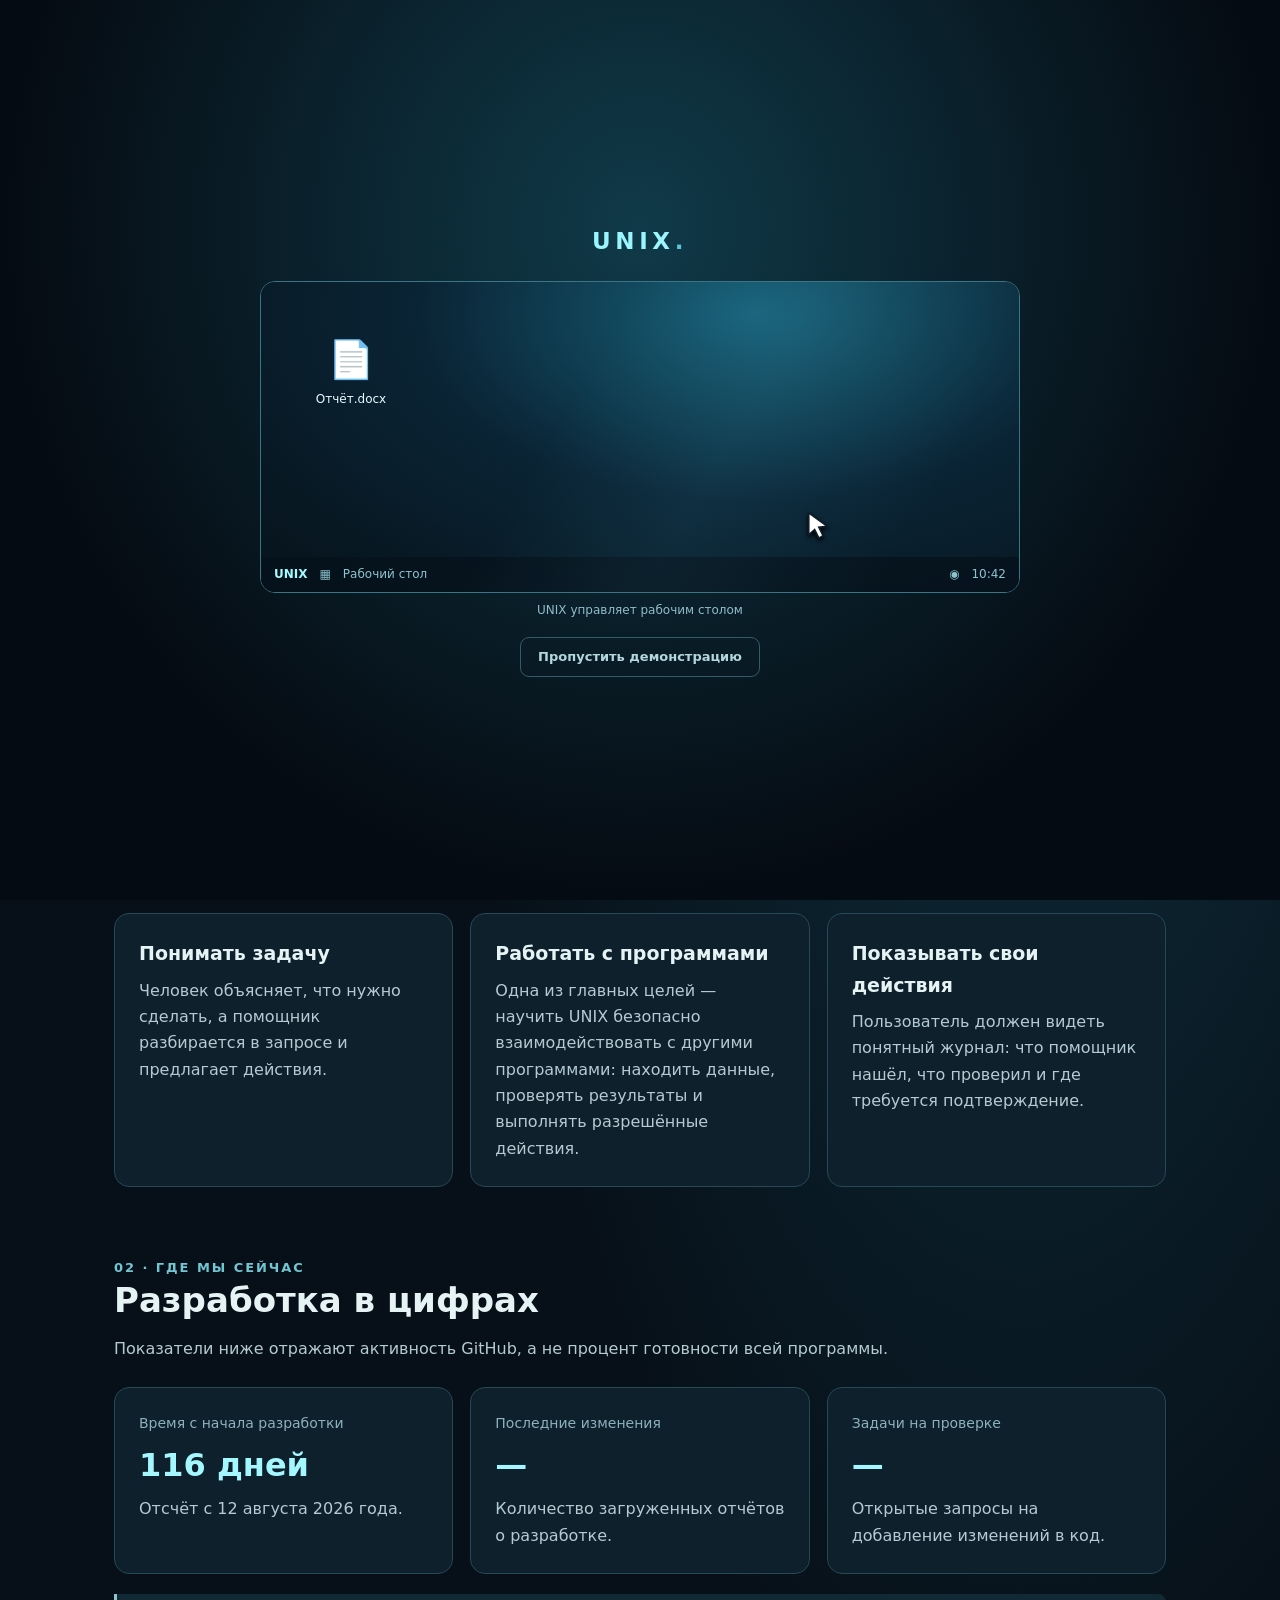
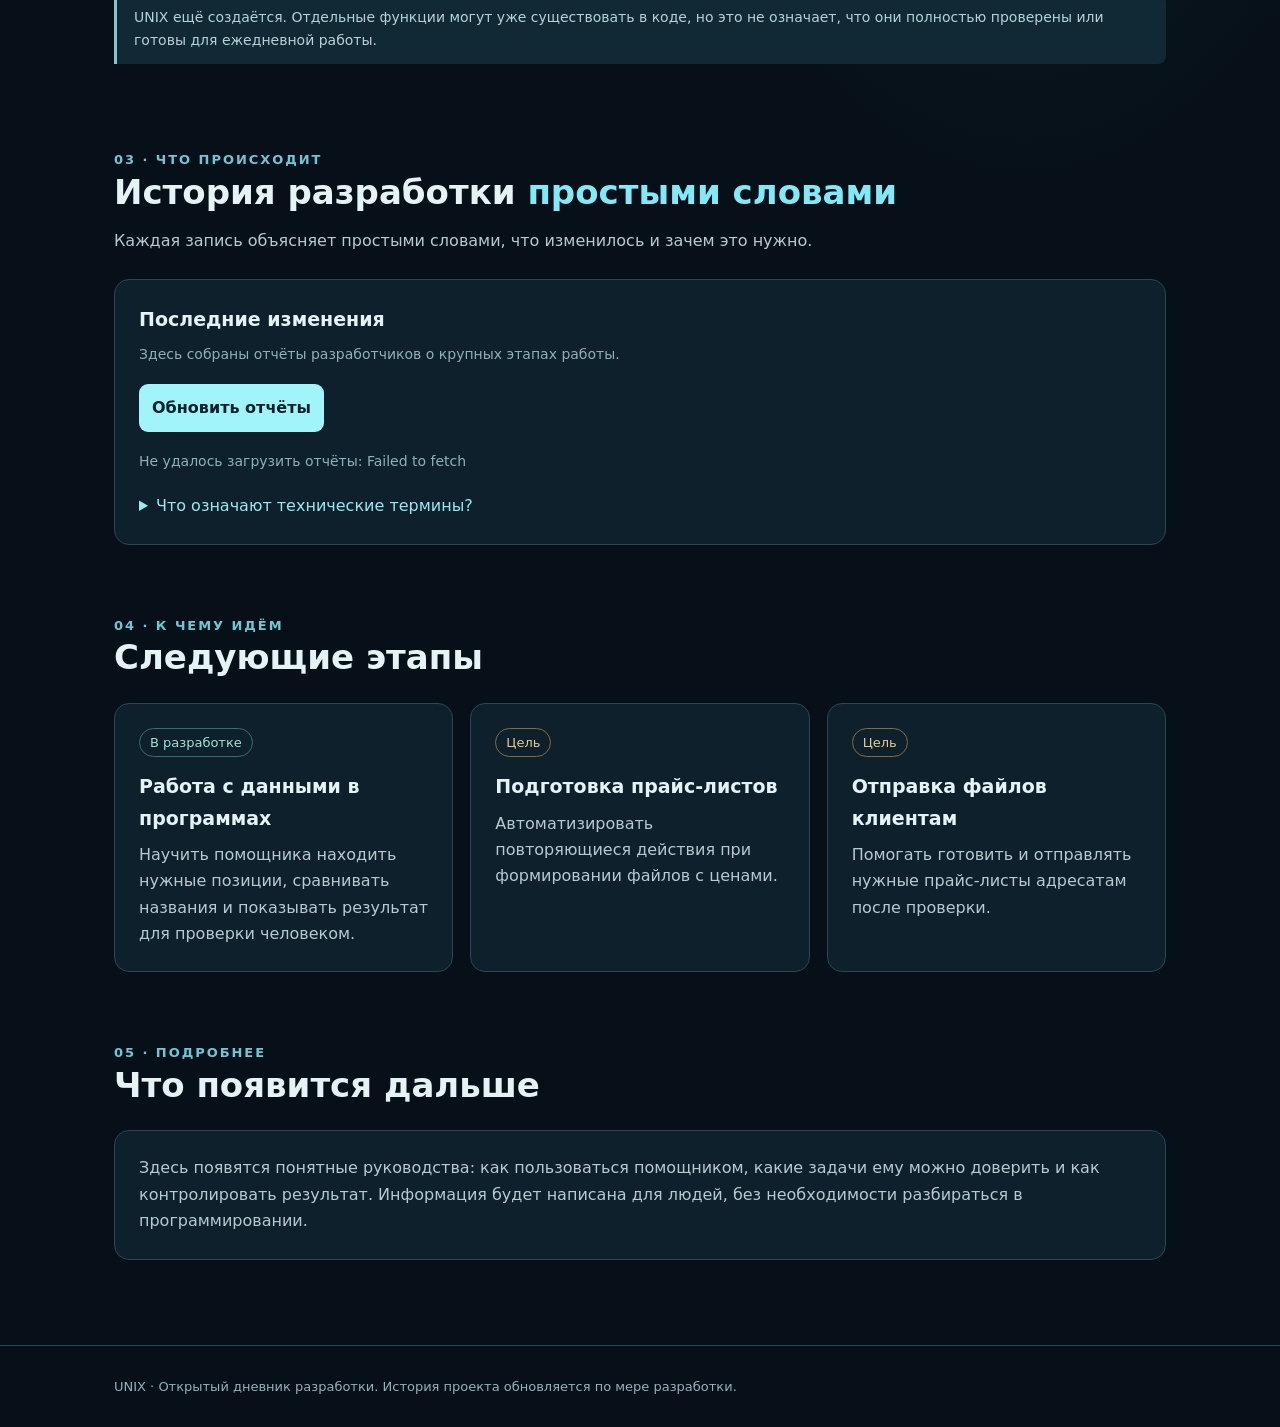
==== commit 49394e9f: "Animate UNIX moving from chat to desktop, opening and editing document, then returning result" ====
--- a/index.html
+++ b/index.html
@@ -1 +1 @@
-<!doctype html><html lang="ru"><head><meta charset="utf-8"><meta name="viewport" content="width=device-width,initial-scale=1"><meta name="description" content="UNIX — личный проект по созданию умного помощника для автоматизации повседневной работы. Понятная история разработки и планы."><title>UNIX — как создаётся умный помощник</title><style>*{box-sizing:border-box}html{scroll-behavior:smooth}body{margin:0;background:#071018;color:#e5f3f5;font:16px/1.65 system-ui,-apple-system,'Segoe UI',sans-serif;background-image:radial-gradient(ellipse at 80% 0%,#103544 0,transparent 42%)}.wrap{max-width:1100px;margin:auto;padding:0 24px}header{border-bottom:1px solid #23424b}.nav{display:flex;align-items:center;justify-content:space-between;gap:20px;padding:19px 0;flex-wrap:wrap}.brand{font-size:24px;font-weight:850;letter-spacing:.16em;color:#9af5ff}.nav a{color:#bdd5da;text-decoration:none;margin-left:20px;font-size:14px}a{color:#8eeaff}a:hover{text-decoration:underline}.hero{padding:75px 0 56px}.eyebrow{color:#70c7d3;font-size:13px;font-weight:750;letter-spacing:.15em;text-transform:uppercase}h1{font-size:clamp(38px,6vw,67px);line-height:1.12;margin:14px 0 24px;letter-spacing:-.035em}h1 span,h2 span{color:#83e9f6}h2{font-size:clamp(25px,3vw,34px);line-height:1.25;margin:0 0 15px}h3{margin:0 0 8px;font-size:19px}p{color:#b4cbd1;margin:0 0 15px}.lead{font-size:19px;max-width:740px}.chips{display:flex;gap:9px;flex-wrap:wrap;margin-top:27px}.chip{border:1px solid #35636d;border-radius:30px;padding:5px 13px;font-size:13px;color:#b9eaf0}.section{padding:35px 0}.section-heading{margin-bottom:24px}.grid{display:grid;grid-template-columns:repeat(auto-fit,minmax(230px,1fr));gap:17px}.card{background:#0d202b;border:1px solid #254955;border-radius:15px;padding:24px}.card p:last-child{margin-bottom:0}.number{font-size:32px;font-weight:800;color:#a4f6ff;line-height:1.3;margin:10px 0}.muted{font-size:14px;color:#8db1bb}.timeline{margin-top:20px}.item{border-left:3px solid #4b9ca9;padding:3px 0 15px 20px;margin-left:7px;margin-bottom:9px}.item h3{font-size:17px;margin:2px 0}.item time{font-size:13px;color:#8fb7c0}.item a{font-size:13px}.progress{height:9px;border-radius:12px;background:#1d3741;overflow:hidden;margin:14px 0}.progress>div{height:100%;background:linear-gradient(90deg,#288a9b,#7be6e7)}.status{display:inline-block;color:#9de4d1;font-size:13px;border:1px solid #3a6f66;border-radius:20px;padding:3px 10px}.planned{color:#e5c991;border-color:#806d42}input,button,select{font:inherit;border-radius:9px;padding:11px 13px}input,select{color:#ecfaff;background:#081820;border:1px solid #36616b}button{background:#a1f4fa;border:0;color:#09212b;font-weight:750;cursor:pointer}button:hover{background:#c7fcff}.controls{display:flex;gap:12px;flex-wrap:wrap;margin:18px 0}.controls input{flex:1;min-width:200px}.note{border-left:3px solid #8ac4cc;padding:12px 17px;background:#102934;color:#b5d2d9;font-size:14px;border-radius:0 8px 8px 0}.hidden{display:none}details{margin-top:10px}summary{cursor:pointer;color:#9ae8f0}footer{border-top:1px solid #254955;margin-top:50px;padding:30px 0;color:#91b3bb;font-size:13px}@media(max-width:650px){.hero{padding:45px 0 30px}.nav a{margin:0 13px 0 0}.wrap{padding:0 17px}}#intro{position:fixed;inset:0;z-index:9999;background:radial-gradient(ellipse at 50% 25%,#103a49 0%,#050b12 70%);display:flex;align-items:center;justify-content:center;padding:18px;transition:opacity .65s ease,visibility .65s ease}#intro.done{opacity:0;visibility:hidden;pointer-events:none}.intro-shell{width:min(590px,100%)}.intro-brand{text-align:center;color:#9af5ff;font-size:23px;font-weight:900;letter-spacing:.2em;margin-bottom:20px}.intro-chat{background:#0c202b;border:1px solid #2b6070;border-radius:19px;padding:20px;box-shadow:0 25px 80px #0009}.intro-caption{font-size:12px;color:#7bb4bf;letter-spacing:.08em;margin-bottom:15px}.intro-bubble{padding:13px 16px;border-radius:14px;margin:12px 0;max-width:90%;font-size:14px;animation:appear .4s both}.intro-user{margin-left:auto;background:#164453;border:1px solid #377c8b}.intro-ai{background:#132e38;border:1px solid #2b5b68}.intro-file{border:1px solid #3d7b86;background:#102c36;border-radius:11px;padding:12px;margin:10px 0;display:flex;gap:13px;align-items:center;animation:appear .4s both}.intro-file-icon{font-size:27px}.intro-file strong{display:block;font-size:14px}.intro-file small{color:#9abac2}.intro-progress{height:4px;background:#193943;border-radius:10px;overflow:hidden;margin-top:14px}.intro-progress span{display:block;height:100%;width:0;background:#85f4ef;transition:width .6s ease}.intro-typing{color:#85c8d1;letter-spacing:3px;animation:pulse 1s infinite}.intro-check{color:#99f7d0;font-weight:700}.intro-actions{text-align:center;margin-top:16px}.intro-skip{border:1px solid #315c68;background:transparent;color:#b4d7de;padding:8px 17px;font-size:13px}.intro-skip:hover{background:#183541}@keyframes appear{from{opacity:0;transform:translateY(12px)}to{opacity:1;transform:translateY(0)}}@keyframes pulse{50%{opacity:.3}}@media(prefers-reduced-motion:reduce){#intro,.intro-bubble,.intro-file{animation:none;transition:none}}</style></head><body><div id="intro" role="dialog" aria-label="Небольшая демонстрация работы UNIX"><div class="intro-shell"><div class="intro-brand">UNIX<span style="color:#56c7d8">.</span></div><div class="intro-chat"><div class="intro-caption">ПРИМЕР РАБОТЫ ПОМОЩНИКА</div><div id="intro-messages" aria-live="polite"></div><div class="intro-progress"><span id="intro-bar"></span></div></div><div class="intro-actions"><button class="intro-skip" id="intro-skip" type="button">Пропустить демонстрацию</button></div></div></div><header><div class="wrap nav"><div class="brand">UNIX<span style="color:#5bd3e2">.</span></div><nav><a href="#about">О проекте</a><a href="#progress">Разработка</a><a href="#history">История</a><a href="#plans">Планы</a></nav></div></header><main class="wrap"><section class="hero"><div class="eyebrow">Личный проект · Дневник разработки</div><h1>UNIX — умный помощник,<br><span>который берёт рутину на себя.</span></h1><p class="lead">Я создаю программу, которая сможет помогать человеку с повторяющимися задачами за компьютером: находить информацию, работать с товарами и постепенно автоматизировать привычные действия.</p><p>На этой странице можно простыми словами узнать, что уже получилось, что разрабатывается сейчас и как меняется проект.</p><div class="chips"><span class="chip">Работает локально — цель проекта</span><span class="chip">Автоматизация работы</span><span class="chip">Разработка продолжается</span></div></section><section id="about" class="section"><div class="section-heading"><div class="eyebrow">01 · Зачем это нужно</div><h2>Меньше однообразной работы. <span>Больше времени на важное.</span></h2></div><div class="grid"><article class="card"><h3>Понимать задачу</h3><p>Человек объясняет, что нужно сделать, а помощник разбирается в запросе и предлагает действия.</p></article><article class="card"><h3>Работать с программами</h3><p>Одна из главных целей — научить UNIX безопасно взаимодействовать с другими программами: находить данные, проверять результаты и выполнять разрешённые действия.</p></article><article class="card"><h3>Показывать свои действия</h3><p>Пользователь должен видеть понятный журнал: что помощник нашёл, что проверил и где требуется подтверждение.</p></article></div></section><section id="progress" class="section"><div class="section-heading"><div class="eyebrow">02 · Где мы сейчас</div><h2>Разработка в цифрах</h2><p>Показатели ниже отражают активность GitHub, а не процент готовности всей программы.</p></div><div class="grid"><div class="card"><div class="muted">Время с начала разработки</div><div class="number" id="elapsed">—</div><p>Отсчёт с 12 августа 2026 года.</p></div><div class="card"><div class="muted">Последние изменения</div><div class="number" id="commits">—</div><p>Количество загруженных отчётов о разработке.</p></div><div class="card"><div class="muted">Задачи на проверке</div><div class="number" id="prs">—</div><p>Открытые запросы на добавление изменений в код.</p></div></div><p class="note" style="margin-top:20px">UNIX ещё создаётся. Отдельные функции могут уже существовать в коде, но это не означает, что они полностью проверены или готовы для ежедневной работы.</p></section><section id="history" class="section"><div class="section-heading"><div class="eyebrow">03 · Что происходит</div><h2>История разработки <span>простыми словами</span></h2><p>Каждая запись объясняет простыми словами, что изменилось и зачем это нужно.</p></div><div class="card"><h3>Последние изменения</h3><p class="muted">Здесь собраны отчёты разработчиков о крупных этапах работы.</p><div class="controls"><button id="load">Обновить отчёты</button></div><p id="status" role="status" class="muted">Загружаем историю…</p><div class="timeline" id="timeline"></div><details><summary>Что означают технические термины?</summary><p><b>Коммит</b> — сохранённое изменение в коде. <b>Ветка</b> — отдельное направление разработки. <b>Pull request</b> — предложение добавить изменения в основную версию. Само по себе это не означает, что функция готова.</p></details></div></section><section id="plans" class="section"><div class="section-heading"><div class="eyebrow">04 · К чему идём</div><h2>Следующие этапы</h2></div><div class="grid"><article class="card"><span class="status">В разработке</span><h3 style="margin-top:14px">Работа с данными в программах</h3><p>Научить помощника находить нужные позиции, сравнивать названия и показывать результат для проверки человеком.</p></article><article class="card"><span class="status planned">Цель</span><h3 style="margin-top:14px">Подготовка прайс-листов</h3><p>Автоматизировать повторяющиеся действия при формировании файлов с ценами.</p></article><article class="card"><span class="status planned">Цель</span><h3 style="margin-top:14px">Отправка файлов клиентам</h3><p>Помогать готовить и отправлять нужные прайс-листы адресатам после проверки.</p></article></div></section><section class="section"><div class="section-heading"><div class="eyebrow">05 · Подробнее</div><h2>Что появится дальше</h2></div><div class="card"><p>Здесь появятся понятные руководства: как пользоваться помощником, какие задачи ему можно доверить и как контролировать результат. Информация будет написана для людей, без необходимости разбираться в программировании.</p></div></section></main><footer><div class="wrap">UNIX · Открытый дневник разработки. История проекта обновляется по мере разработки.</div></footer><script>(function(){const layer=document.getElementById('intro'),list=document.getElementById('intro-messages'),bar=document.getElementById('intro-bar');let stopped=false;const timers=[];function later(fn,ms){timers.push(setTimeout(()=>{if(!stopped)fn()},ms))}function bubble(message,who,cls){const d=document.createElement('div');d.className='intro-bubble '+(who==='user'?'intro-user':'intro-ai')+(cls?' '+cls:'');d.textContent=message;list.append(d)}function file(name,info){const d=document.createElement('div');d.className='intro-file';const icon=document.createElement('span');icon.className='intro-file-icon';icon.textContent='📄';const details=document.createElement('div');const strong=document.createElement('strong');strong.textContent=name;const small=document.createElement('small');small.textContent=info;details.append(strong,small);d.append(icon,details);list.append(d)}function close(){if(stopped)return;stopped=true;timers.forEach(clearTimeout);layer.classList.add('done');later(()=>{},0);setTimeout(()=>layer.remove(),750)}document.getElementById('intro-skip').addEventListener('click',close);if(window.matchMedia('(prefers-reduced-motion: reduce)').matches){close();return}later(()=>bubble('UNIX, открой документ и сделай текст более понятным.','user'),350);later(()=>bubble('Открываю документ…','ai'),1300);later(()=>{file('Отчёт.docx','Документ найден · чтение содержимого');bar.style.width='25%'},2300);later(()=>{bubble('Проверяю структуру и редактирую формулировки.','ai');bar.style.width='62%'},3400);later(()=>{bar.style.width='92%';bubble('Изменения сохранены.','ai')},4700);later(()=>{bar.style.width='100%';bubble('Готово! Отредактированный документ прикреплён ниже.','ai','intro-check');file('Отчёт_готово.docx','Готовый документ · пример результата')},5600);later(close,7700)})();const el=id=>document.getElementById(id);const start=new Date('2026-08-12T00:00:00+03:00');function tick(){const days=Math.max(0,Math.floor((Date.now()-start)/86400000));el('elapsed').textContent=days+' дней'}tick();setInterval(tick,60000);async function api(path){const r=await fetch('https://api.github.com/repos/philip377/BabyAI-Core'+path,{headers:{Accept:'application/vnd.github+json'}});if(!r.ok)throw Error('Ошибка GitHub '+r.status);return r.json()}function explain(s){const raw=s.replace(/^(feat|fix|docs|refactor|test|chore|ci|build|perf|style)(\\([^)]*\\))?:\\s*/i,'').trim();const low=raw.toLowerCase();const rules=[[/\\b(test|tests|spec|coverage|pytest|vitest)\\b/i,['Проверка качества','Добавлены или обновлены автоматические проверки, которые помогают обнаруживать ошибки до выпуска новой версии.']],[/\\b(fix|bug|repair|crash|error|regression|hotfix)\\b/i,['Исправление ошибки','Исправлена обнаруженная проблема, чтобы программа работала стабильнее.']],[/\\b(doc|readme|guide|instruction|manual)\\b/i,['Обновление документации','Добавлены или уточнены инструкции, чтобы было проще понять устройство и использование программы.']],[/\\b(log|journal|trace|report|audit)\\b/i,['Понятная история действий','Улучшена запись действий программы, чтобы можно было проследить, что она сделала и почему.']],[/\\b(ui|ux|interface|layout|window|panel|button|screen|theme)\\b/i,['Улучшение интерфейса','Изменены элементы экрана или взаимодействие с ними для более удобной работы.']],[/\\b(search|filter|match|candidate|compare|lookup)\\b/i,['Поиск и сравнение данных','Улучшен поиск подходящих записей и проверка совпадений.']],[/\\b(driver|uia|msaa|listview|navigate|click|select|automation)\\b/i,['Управление другими программами','Развивается механизм, который помогает помощнику распознавать элементы окон и безопасно взаимодействовать с ними.']],[/\\b(permission|security|auth|token|guard|safe|protect)\\b/i,['Безопасность и контроль','Уточнены ограничения и проверки перед выполнением действий.']],[/\\b(agent|model|llm|prompt|reason|tool)\\b/i,['Развитие умного помощника','Изменена логика, с помощью которой помощник понимает задачи и выбирает действия.']],[/\\b(audio|voice|speech|stt|vad|microphone)\\b/i,['Работа с голосом','Улучшена обработка голосового ввода или распознавание речи.']],[/\\b(build|ci|workflow|release|package|windows|exe|installer)\\b/i,['Подготовка и проверка сборки','Обновлены процессы проверки и подготовки программы к запуску.']],[/\\b(queue|persist|state|storage|database|json)\\b/i,['Сохранение данных и задач','Улучшено хранение результатов и продолжение работы после перезапуска.']],[/\\b(price|product|supplier|row|export|mail)\\b/i,['Обработка рабочих данных','Добавлены изменения для поиска, обработки или подготовки данных.']],[/\\b(refactor|cleanup|simplify|rename|types)\\b/i,['Упрощение внутреннего устройства','Код переработан, чтобы его было легче поддерживать и развивать.']]];for(const [pattern,result] of rules){if(pattern.test(low))return {title:result[0],description:result[1]}}return {title:'Обновление внутренней части программы',description:'Разработчик внёс изменения в код. Их точное назначение пока не описано понятным языком; исходная запись доступна по ссылке.'}}const stories={164:['Безопасное чтение данных','Помощник научился определять выделенную строку в открытом окне. Пока он только читает сведения и не изменяет данные. Проверки останавливают его при неопределённости.'],163:['Сравнение похожих записей','Появился экспериментальный механизм поиска совпадений. Человек должен подтвердить выбор, чтобы не перепутать похожие записи.'],161:['Продолжение после разрешения','Помощник может ответить на вопрос, запросить разрешение на действие и продолжить ту же задачу без повторения ответа.'],160:['Управление задачами из чата','Текущие задачи отображаются в интерфейсе. Их можно продолжить или отменить.'],159:['Сохранение незавершённых задач','После перезапуска задачи не теряются, но опасные действия не повторяются автоматически.'],158:['Настоящие чаты и рабочие пространства','Добавлены создание чатов, переключение между ними и восстановление истории.'],157:['Более удобный интерфейс','Улучшены значки, отступы, читаемость и поведение боковой панели.'],156:['Обновлён дизайн приложения','Переработаны оформление диалога, панелей и элементов управления без изменения основной логики.'],155:['Эксперимент с распознаванием голоса','Разработчик проверяет, улучшает ли подавление шума распознавание речи. Это пока эксперимент.']};async function load(){el('status').textContent='Получаем отчёты разработчиков…';el('timeline').replaceChildren();try{const prs=await api('/pulls?state=all&per_page=100');el('commits').textContent=prs.length+(prs.length===100?'+':'');el('prs').textContent=prs.filter(p=>p.state==='open').length;el('status').textContent='Показаны отчёты по '+prs.length+' этапам. Некоторые ещё ожидают подробного объяснения.';for(const p of prs){if(p.number===162)continue;const story=stories[p.number];const box=document.createElement('article');box.className='item';const date=document.createElement('time');date.textContent=new Date(p.created_at).toLocaleDateString('ru-RU',{day:'numeric',month:'long',year:'numeric'});const title=document.createElement('h3');title.textContent=story?story[0]:'Этап разработки №'+p.number;const description=document.createElement('p');description.textContent=story?story[1]:'Подробное объяснение пока не подготовлено. Описание этого этапа пока готовится.';const state=document.createElement('p');state.className='muted';state.textContent=p.merged_at?'Изменения объединены с основной веткой':p.state==='open'?'Изменения пока на проверке':'Предложение закрыто без объединения';const link=document.createElement('a');box.append(date,title,description,state);el('timeline').append(box)}}catch(e){el('status').textContent='Не удалось загрузить отчёты: '+e.message}}el('load').addEventListener('click',load);load();</script></body></html>+<!doctype html><html lang="ru"><head><meta charset="utf-8"><meta name="viewport" content="width=device-width,initial-scale=1"><meta name="description" content="UNIX — личный проект по созданию умного помощника для автоматизации повседневной работы. Понятная история разработки и планы."><title>UNIX — как создаётся умный помощник</title><style>*{box-sizing:border-box}html{scroll-behavior:smooth}body{margin:0;background:#071018;color:#e5f3f5;font:16px/1.65 system-ui,-apple-system,'Segoe UI',sans-serif;background-image:radial-gradient(ellipse at 80% 0%,#103544 0,transparent 42%)}.wrap{max-width:1100px;margin:auto;padding:0 24px}header{border-bottom:1px solid #23424b}.nav{display:flex;align-items:center;justify-content:space-between;gap:20px;padding:19px 0;flex-wrap:wrap}.brand{font-size:24px;font-weight:850;letter-spacing:.16em;color:#9af5ff}.nav a{color:#bdd5da;text-decoration:none;margin-left:20px;font-size:14px}a{color:#8eeaff}a:hover{text-decoration:underline}.hero{padding:75px 0 56px}.eyebrow{color:#70c7d3;font-size:13px;font-weight:750;letter-spacing:.15em;text-transform:uppercase}h1{font-size:clamp(38px,6vw,67px);line-height:1.12;margin:14px 0 24px;letter-spacing:-.035em}h1 span,h2 span{color:#83e9f6}h2{font-size:clamp(25px,3vw,34px);line-height:1.25;margin:0 0 15px}h3{margin:0 0 8px;font-size:19px}p{color:#b4cbd1;margin:0 0 15px}.lead{font-size:19px;max-width:740px}.chips{display:flex;gap:9px;flex-wrap:wrap;margin-top:27px}.chip{border:1px solid #35636d;border-radius:30px;padding:5px 13px;font-size:13px;color:#b9eaf0}.section{padding:35px 0}.section-heading{margin-bottom:24px}.grid{display:grid;grid-template-columns:repeat(auto-fit,minmax(230px,1fr));gap:17px}.card{background:#0d202b;border:1px solid #254955;border-radius:15px;padding:24px}.card p:last-child{margin-bottom:0}.number{font-size:32px;font-weight:800;color:#a4f6ff;line-height:1.3;margin:10px 0}.muted{font-size:14px;color:#8db1bb}.timeline{margin-top:20px}.item{border-left:3px solid #4b9ca9;padding:3px 0 15px 20px;margin-left:7px;margin-bottom:9px}.item h3{font-size:17px;margin:2px 0}.item time{font-size:13px;color:#8fb7c0}.item a{font-size:13px}.progress{height:9px;border-radius:12px;background:#1d3741;overflow:hidden;margin:14px 0}.progress>div{height:100%;background:linear-gradient(90deg,#288a9b,#7be6e7)}.status{display:inline-block;color:#9de4d1;font-size:13px;border:1px solid #3a6f66;border-radius:20px;padding:3px 10px}.planned{color:#e5c991;border-color:#806d42}input,button,select{font:inherit;border-radius:9px;padding:11px 13px}input,select{color:#ecfaff;background:#081820;border:1px solid #36616b}button{background:#a1f4fa;border:0;color:#09212b;font-weight:750;cursor:pointer}button:hover{background:#c7fcff}.controls{display:flex;gap:12px;flex-wrap:wrap;margin:18px 0}.controls input{flex:1;min-width:200px}.note{border-left:3px solid #8ac4cc;padding:12px 17px;background:#102934;color:#b5d2d9;font-size:14px;border-radius:0 8px 8px 0}.hidden{display:none}details{margin-top:10px}summary{cursor:pointer;color:#9ae8f0}footer{border-top:1px solid #254955;margin-top:50px;padding:30px 0;color:#91b3bb;font-size:13px}@media(max-width:650px){.hero{padding:45px 0 30px}.nav a{margin:0 13px 0 0}.wrap{padding:0 17px}}#intro{position:fixed;inset:0;z-index:9999;background:radial-gradient(ellipse at 50% 25%,#103a49 0%,#050b12 70%);display:flex;align-items:center;justify-content:center;padding:18px;transition:opacity .65s ease,visibility .65s ease}#intro.done{opacity:0;visibility:hidden;pointer-events:none}.intro-shell{width:min(590px,100%)}.intro-brand{text-align:center;color:#9af5ff;font-size:23px;font-weight:900;letter-spacing:.2em;margin-bottom:20px}.intro-chat{background:#0c202b;border:1px solid #2b6070;border-radius:19px;padding:20px;box-shadow:0 25px 80px #0009}.intro-caption{font-size:12px;color:#7bb4bf;letter-spacing:.08em;margin-bottom:15px}.intro-bubble{padding:13px 16px;border-radius:14px;margin:12px 0;max-width:90%;font-size:14px;animation:appear .4s both}.intro-user{margin-left:auto;background:#164453;border:1px solid #377c8b}.intro-ai{background:#132e38;border:1px solid #2b5b68}.intro-file{border:1px solid #3d7b86;background:#102c36;border-radius:11px;padding:12px;margin:10px 0;display:flex;gap:13px;align-items:center;animation:appear .4s both}.intro-file-icon{font-size:27px}.intro-file strong{display:block;font-size:14px}.intro-file small{color:#9abac2}.intro-progress{height:4px;background:#193943;border-radius:10px;overflow:hidden;margin-top:14px}.intro-progress span{display:block;height:100%;width:0;background:#85f4ef;transition:width .6s ease}.intro-typing{color:#85c8d1;letter-spacing:3px;animation:pulse 1s infinite}.intro-check{color:#99f7d0;font-weight:700}.intro-actions{text-align:center;margin-top:16px}.intro-skip{border:1px solid #315c68;background:transparent;color:#b4d7de;padding:8px 17px;font-size:13px}.intro-skip:hover{background:#183541}@keyframes appear{from{opacity:0;transform:translateY(12px)}to{opacity:1;transform:translateY(0)}}@keyframes pulse{50%{opacity:.3}}@media(prefers-reduced-motion:reduce){#intro,.intro-bubble,.intro-file{animation:none;transition:none}}.intro-shell{width:min(760px,100%)}.intro-chat{min-height:190px}.intro-scene{position:relative;overflow:hidden;border:1px solid #397584;border-radius:15px;background:#071b28;min-height:310px;display:none;animation:appear .5s both}.intro-scene.visible{display:block}.intro-desktop{height:310px;position:relative;background:radial-gradient(ellipse at 65% 10%,#176078,#0a2435 48%,#07151e 90%)}.intro-desktop:after{content:'';position:absolute;inset:0;background:linear-gradient(120deg,transparent 40%,#60d6f311 60%,transparent 85%);pointer-events:none}.desk-icon{position:absolute;top:40px;left:35px;width:110px;text-align:center;font-size:12px;color:#e6fcff;line-height:1.35;border:1px solid transparent;border-radius:8px;padding:12px 4px}.desk-icon.active{background:#8eefff24;border-color:#8eefff66}.desk-icon .glyph{font-size:37px;display:block;margin-bottom:6px}.desk-bar{position:absolute;bottom:0;left:0;right:0;height:35px;background:#06121ccc;display:flex;align-items:center;padding:0 13px;gap:12px;font-size:12px;color:#8dc3ce}.desk-logo{color:#a5f9ff;font-weight:800}.intro-cursor{position:absolute;top:230px;left:72%;z-index:15;width:22px;height:27px;filter:drop-shadow(0 2px 2px #000);transition:top 1s cubic-bezier(.2,.8,.3,1),left 1s cubic-bezier(.2,.8,.3,1),transform .18s}.intro-cursor svg{width:100%;height:100%}.intro-cursor.click{transform:scale(.72)}.doc-window{position:absolute;inset:17px 20px 40px 20px;background:#f6f8fb;color:#1d2934;border-radius:9px;box-shadow:0 14px 50px #000a;overflow:hidden;opacity:0;transform:scale(.91);transition:opacity .5s,transform .5s;z-index:5}.doc-window.open{opacity:1;transform:scale(1)}.doc-top{background:#123b59;color:white;font-size:12px;padding:8px 12px;display:flex;justify-content:space-between}.doc-tools{background:#e9f0f4;color:#536675;padding:7px 12px;font-size:11px}.doc-paper{background:white;margin:10px auto;padding:16px 22px;width:85%;height:160px;overflow:hidden;box-shadow:0 1px 6px #aab5c0;font-size:12px;line-height:1.5}.doc-paper h4{margin:0 0 8px;font-size:15px}.doc-paper p{color:#3e4a57;margin:0}.doc-highlight{background:#f7df86;transition:background .4s}.doc-changed{background:#d0f6df}.intro-stage{color:#8fbdc8;font-size:12px;text-align:center;margin-top:8px;min-height:20px}.intro-chat.shrink{display:none}.intro-chat.returned{display:block;animation:appear .5s both}.intro-file{max-width:100%}@media(max-width:500px){.intro-chat{padding:13px}.intro-desktop{height:280px}.intro-scene{min-height:280px}.doc-window{inset:12px 9px 35px}.doc-paper{width:92%;padding:11px;font-size:11px}.desk-icon{left:12px;top:28px}}</style></head><body><div id="intro" role="dialog" aria-label="Небольшая демонстрация работы UNIX"><div class="intro-shell"><div class="intro-brand">UNIX<span style="color:#56c7d8">.</span></div><div class="intro-chat" id="intro-chat"><div class="intro-caption">ПРИМЕР РАБОТЫ ПОМОЩНИКА</div><div id="intro-messages" aria-live="polite"></div><div class="intro-progress"><span id="intro-bar"></span></div></div><div class="intro-scene" id="intro-scene" aria-label="Анимированный рабочий стол"><div class="intro-desktop"><div class="desk-icon" id="desk-file"><span class="glyph">📄</span>Отчёт.docx</div><div class="doc-window" id="doc-window"><div class="doc-top"><span>Отчёт.docx — редактор документов</span><span>— □ ×</span></div><div class="doc-tools">Файл　 Главная　 Вставка　 Макет　　B　 I　 U　 ☷</div><div class="doc-paper"><h4>Отчёт о выполненной работе</h4><p id="doc-line">Была произведена работа по улучшению и оптимизации различных процессов.</p><p style="margin-top:12px">Результаты представлены в итоговом документе.</p></div></div><div class="desk-bar"><span class="desk-logo">UNIX</span><span>▦</span><span>Рабочий стол</span><span style="margin-left:auto">◉　10:42</span></div><div class="intro-cursor" id="intro-cursor"><svg viewBox="0 0 26 32" aria-hidden="true"><path d="M2 1 L2 27 L9 21 L14 31 L19 28 L14 18 L24 17 Z" fill="white" stroke="#101d29" stroke-width="2"/></svg></div></div></div><div class="intro-stage" id="intro-stage" aria-live="polite"></div><div class="intro-actions"><button class="intro-skip" id="intro-skip" type="button">Пропустить демонстрацию</button></div></div></div><header><div class="wrap nav"><div class="brand">UNIX<span style="color:#5bd3e2">.</span></div><nav><a href="#about">О проекте</a><a href="#progress">Разработка</a><a href="#history">История</a><a href="#plans">Планы</a></nav></div></header><main class="wrap"><section class="hero"><div class="eyebrow">Личный проект · Дневник разработки</div><h1>UNIX — умный помощник,<br><span>который берёт рутину на себя.</span></h1><p class="lead">Я создаю программу, которая сможет помогать человеку с повторяющимися задачами за компьютером: находить информацию, работать с товарами и постепенно автоматизировать привычные действия.</p><p>На этой странице можно простыми словами узнать, что уже получилось, что разрабатывается сейчас и как меняется проект.</p><div class="chips"><span class="chip">Работает локально — цель проекта</span><span class="chip">Автоматизация работы</span><span class="chip">Разработка продолжается</span></div></section><section id="about" class="section"><div class="section-heading"><div class="eyebrow">01 · Зачем это нужно</div><h2>Меньше однообразной работы. <span>Больше времени на важное.</span></h2></div><div class="grid"><article class="card"><h3>Понимать задачу</h3><p>Человек объясняет, что нужно сделать, а помощник разбирается в запросе и предлагает действия.</p></article><article class="card"><h3>Работать с программами</h3><p>Одна из главных целей — научить UNIX безопасно взаимодействовать с другими программами: находить данные, проверять результаты и выполнять разрешённые действия.</p></article><article class="card"><h3>Показывать свои действия</h3><p>Пользователь должен видеть понятный журнал: что помощник нашёл, что проверил и где требуется подтверждение.</p></article></div></section><section id="progress" class="section"><div class="section-heading"><div class="eyebrow">02 · Где мы сейчас</div><h2>Разработка в цифрах</h2><p>Показатели ниже отражают активность GitHub, а не процент готовности всей программы.</p></div><div class="grid"><div class="card"><div class="muted">Время с начала разработки</div><div class="number" id="elapsed">—</div><p>Отсчёт с 12 августа 2026 года.</p></div><div class="card"><div class="muted">Последние изменения</div><div class="number" id="commits">—</div><p>Количество загруженных отчётов о разработке.</p></div><div class="card"><div class="muted">Задачи на проверке</div><div class="number" id="prs">—</div><p>Открытые запросы на добавление изменений в код.</p></div></div><p class="note" style="margin-top:20px">UNIX ещё создаётся. Отдельные функции могут уже существовать в коде, но это не означает, что они полностью проверены или готовы для ежедневной работы.</p></section><section id="history" class="section"><div class="section-heading"><div class="eyebrow">03 · Что происходит</div><h2>История разработки <span>простыми словами</span></h2><p>Каждая запись объясняет простыми словами, что изменилось и зачем это нужно.</p></div><div class="card"><h3>Последние изменения</h3><p class="muted">Здесь собраны отчёты разработчиков о крупных этапах работы.</p><div class="controls"><button id="load">Обновить отчёты</button></div><p id="status" role="status" class="muted">Загружаем историю…</p><div class="timeline" id="timeline"></div><details><summary>Что означают технические термины?</summary><p><b>Коммит</b> — сохранённое изменение в коде. <b>Ветка</b> — отдельное направление разработки. <b>Pull request</b> — предложение добавить изменения в основную версию. Само по себе это не означает, что функция готова.</p></details></div></section><section id="plans" class="section"><div class="section-heading"><div class="eyebrow">04 · К чему идём</div><h2>Следующие этапы</h2></div><div class="grid"><article class="card"><span class="status">В разработке</span><h3 style="margin-top:14px">Работа с данными в программах</h3><p>Научить помощника находить нужные позиции, сравнивать названия и показывать результат для проверки человеком.</p></article><article class="card"><span class="status planned">Цель</span><h3 style="margin-top:14px">Подготовка прайс-листов</h3><p>Автоматизировать повторяющиеся действия при формировании файлов с ценами.</p></article><article class="card"><span class="status planned">Цель</span><h3 style="margin-top:14px">Отправка файлов клиентам</h3><p>Помогать готовить и отправлять нужные прайс-листы адресатам после проверки.</p></article></div></section><section class="section"><div class="section-heading"><div class="eyebrow">05 · Подробнее</div><h2>Что появится дальше</h2></div><div class="card"><p>Здесь появятся понятные руководства: как пользоваться помощником, какие задачи ему можно доверить и как контролировать результат. Информация будет написана для людей, без необходимости разбираться в программировании.</p></div></section></main><footer><div class="wrap">UNIX · Открытый дневник разработки. История проекта обновляется по мере разработки.</div></footer><script>(function(){const layer=document.getElementById('intro'),chat=document.getElementById('intro-chat'),scene=document.getElementById('intro-scene'),list=document.getElementById('intro-messages'),bar=document.getElementById('intro-bar'),cursor=document.getElementById('intro-cursor'),desk=document.getElementById('desk-file'),win=document.getElementById('doc-window'),line=document.getElementById('doc-line'),stage=document.getElementById('intro-stage');let stopped=false;const timers=[];function later(fn,ms){timers.push(setTimeout(()=>{if(!stopped)fn()},ms))}function bubble(message,who,cls){const d=document.createElement('div');d.className='intro-bubble '+(who==='user'?'intro-user':'intro-ai')+(cls?' '+cls:'');d.textContent=message;list.append(d)}function file(name,info){const d=document.createElement('div');d.className='intro-file';const icon=document.createElement('span');icon.className='intro-file-icon';icon.textContent='📄';const details=document.createElement('div');const strong=document.createElement('strong');strong.textContent=name;const small=document.createElement('small');small.textContent=info;details.append(strong,small);d.append(icon,details);list.append(d)}function close(){if(stopped)return;stopped=true;timers.forEach(clearTimeout);layer.classList.add('done');setTimeout(()=>layer.remove(),750)}document.getElementById('intro-skip').addEventListener('click',close);if(window.matchMedia('(prefers-reduced-motion: reduce)').matches){close();return}later(()=>bubble('UNIX, открой отчёт и перепиши первый абзац проще.','user'),350);later(()=>bubble('Открываю документ…','ai'),1300);later(()=>{chat.classList.add('shrink');scene.classList.add('visible');stage.textContent='UNIX управляет рабочим столом';bar.style.width='20%'},2400);later(()=>{cursor.style.left='68px';cursor.style.top='76px'},3000);later(()=>{cursor.classList.add('click');desk.classList.add('active');stage.textContent='Найден документ «Отчёт.docx»'},4100);later(()=>cursor.classList.remove('click'),4350);later(()=>{win.classList.add('open');stage.textContent='Документ открыт в редакторе'},4850);later(()=>{cursor.style.left='47%';cursor.style.top='168px'},5650);later(()=>{cursor.classList.add('click');line.classList.add('doc-highlight');stage.textContent='UNIX выделяет текст для редактирования'},6550);later(()=>{cursor.classList.remove('click');line.textContent='';line.classList.remove('doc-highlight');line.classList.add('doc-changed');stage.textContent='UNIX переписывает абзац понятным языком'},7150);const result='Мы улучшили рабочие процессы, чтобы выполнять задачи быстрее и удобнее.';for(let i=1;i<=result.length;i+=3){later(()=>{line.textContent=result.slice(0,Math.min(i+2,result.length))+'▍'},7300+i*33)}later(()=>{line.textContent=result;stage.textContent='Изменения сохранены · возвращаемся в чат'},9800);later(()=>{scene.classList.remove('visible');chat.classList.remove('shrink');chat.classList.add('returned');bar.style.width='100%';bubble('Готово! Я упростил первый абзац и сохранил документ.','ai','intro-check');file('Отчёт_готово.docx','Отредактированный документ · пример')},10800);later(close,14000)})();const el=id=>document.getElementById(id);const start=new Date('2026-08-12T00:00:00+03:00');function tick(){const days=Math.max(0,Math.floor((Date.now()-start)/86400000));el('elapsed').textContent=days+' дней'}tick();setInterval(tick,60000);async function api(path){const r=await fetch('https://api.github.com/repos/philip377/BabyAI-Core'+path,{headers:{Accept:'application/vnd.github+json'}});if(!r.ok)throw Error('Ошибка GitHub '+r.status);return r.json()}function explain(s){const raw=s.replace(/^(feat|fix|docs|refactor|test|chore|ci|build|perf|style)(\\([^)]*\\))?:\\s*/i,'').trim();const low=raw.toLowerCase();const rules=[[/\\b(test|tests|spec|coverage|pytest|vitest)\\b/i,['Проверка качества','Добавлены или обновлены автоматические проверки, которые помогают обнаруживать ошибки до выпуска новой версии.']],[/\\b(fix|bug|repair|crash|error|regression|hotfix)\\b/i,['Исправление ошибки','Исправлена обнаруженная проблема, чтобы программа работала стабильнее.']],[/\\b(doc|readme|guide|instruction|manual)\\b/i,['Обновление документации','Добавлены или уточнены инструкции, чтобы было проще понять устройство и использование программы.']],[/\\b(log|journal|trace|report|audit)\\b/i,['Понятная история действий','Улучшена запись действий программы, чтобы можно было проследить, что она сделала и почему.']],[/\\b(ui|ux|interface|layout|window|panel|button|screen|theme)\\b/i,['Улучшение интерфейса','Изменены элементы экрана или взаимодействие с ними для более удобной работы.']],[/\\b(search|filter|match|candidate|compare|lookup)\\b/i,['Поиск и сравнение данных','Улучшен поиск подходящих записей и проверка совпадений.']],[/\\b(driver|uia|msaa|listview|navigate|click|select|automation)\\b/i,['Управление другими программами','Развивается механизм, который помогает помощнику распознавать элементы окон и безопасно взаимодействовать с ними.']],[/\\b(permission|security|auth|token|guard|safe|protect)\\b/i,['Безопасность и контроль','Уточнены ограничения и проверки перед выполнением действий.']],[/\\b(agent|model|llm|prompt|reason|tool)\\b/i,['Развитие умного помощника','Изменена логика, с помощью которой помощник понимает задачи и выбирает действия.']],[/\\b(audio|voice|speech|stt|vad|microphone)\\b/i,['Работа с голосом','Улучшена обработка голосового ввода или распознавание речи.']],[/\\b(build|ci|workflow|release|package|windows|exe|installer)\\b/i,['Подготовка и проверка сборки','Обновлены процессы проверки и подготовки программы к запуску.']],[/\\b(queue|persist|state|storage|database|json)\\b/i,['Сохранение данных и задач','Улучшено хранение результатов и продолжение работы после перезапуска.']],[/\\b(price|product|supplier|row|export|mail)\\b/i,['Обработка рабочих данных','Добавлены изменения для поиска, обработки или подготовки данных.']],[/\\b(refactor|cleanup|simplify|rename|types)\\b/i,['Упрощение внутреннего устройства','Код переработан, чтобы его было легче поддерживать и развивать.']]];for(const [pattern,result] of rules){if(pattern.test(low))return {title:result[0],description:result[1]}}return {title:'Обновление внутренней части программы',description:'Разработчик внёс изменения в код. Их точное назначение пока не описано понятным языком; исходная запись доступна по ссылке.'}}const stories={164:['Безопасное чтение данных','Помощник научился определять выделенную строку в открытом окне. Пока он только читает сведения и не изменяет данные. Проверки останавливают его при неопределённости.'],163:['Сравнение похожих записей','Появился экспериментальный механизм поиска совпадений. Человек должен подтвердить выбор, чтобы не перепутать похожие записи.'],161:['Продолжение после разрешения','Помощник может ответить на вопрос, запросить разрешение на действие и продолжить ту же задачу без повторения ответа.'],160:['Управление задачами из чата','Текущие задачи отображаются в интерфейсе. Их можно продолжить или отменить.'],159:['Сохранение незавершённых задач','После перезапуска задачи не теряются, но опасные действия не повторяются автоматически.'],158:['Настоящие чаты и рабочие пространства','Добавлены создание чатов, переключение между ними и восстановление истории.'],157:['Более удобный интерфейс','Улучшены значки, отступы, читаемость и поведение боковой панели.'],156:['Обновлён дизайн приложения','Переработаны оформление диалога, панелей и элементов управления без изменения основной логики.'],155:['Эксперимент с распознаванием голоса','Разработчик проверяет, улучшает ли подавление шума распознавание речи. Это пока эксперимент.']};async function load(){el('status').textContent='Получаем отчёты разработчиков…';el('timeline').replaceChildren();try{const prs=await api('/pulls?state=all&per_page=100');el('commits').textContent=prs.length+(prs.length===100?'+':'');el('prs').textContent=prs.filter(p=>p.state==='open').length;el('status').textContent='Показаны отчёты по '+prs.length+' этапам. Некоторые ещё ожидают подробного объяснения.';for(const p of prs){if(p.number===162)continue;const story=stories[p.number];const box=document.createElement('article');box.className='item';const date=document.createElement('time');date.textContent=new Date(p.created_at).toLocaleDateString('ru-RU',{day:'numeric',month:'long',year:'numeric'});const title=document.createElement('h3');title.textContent=story?story[0]:'Этап разработки №'+p.number;const description=document.createElement('p');description.textContent=story?story[1]:'Подробное объяснение пока не подготовлено. Описание этого этапа пока готовится.';const state=document.createElement('p');state.className='muted';state.textContent=p.merged_at?'Изменения объединены с основной веткой':p.state==='open'?'Изменения пока на проверке':'Предложение закрыто без объединения';const link=document.createElement('a');box.append(date,title,description,state);el('timeline').append(box)}}catch(e){el('status').textContent='Не удалось загрузить отчёты: '+e.message}}el('load').addEventListener('click',load);load();</script></body></html>
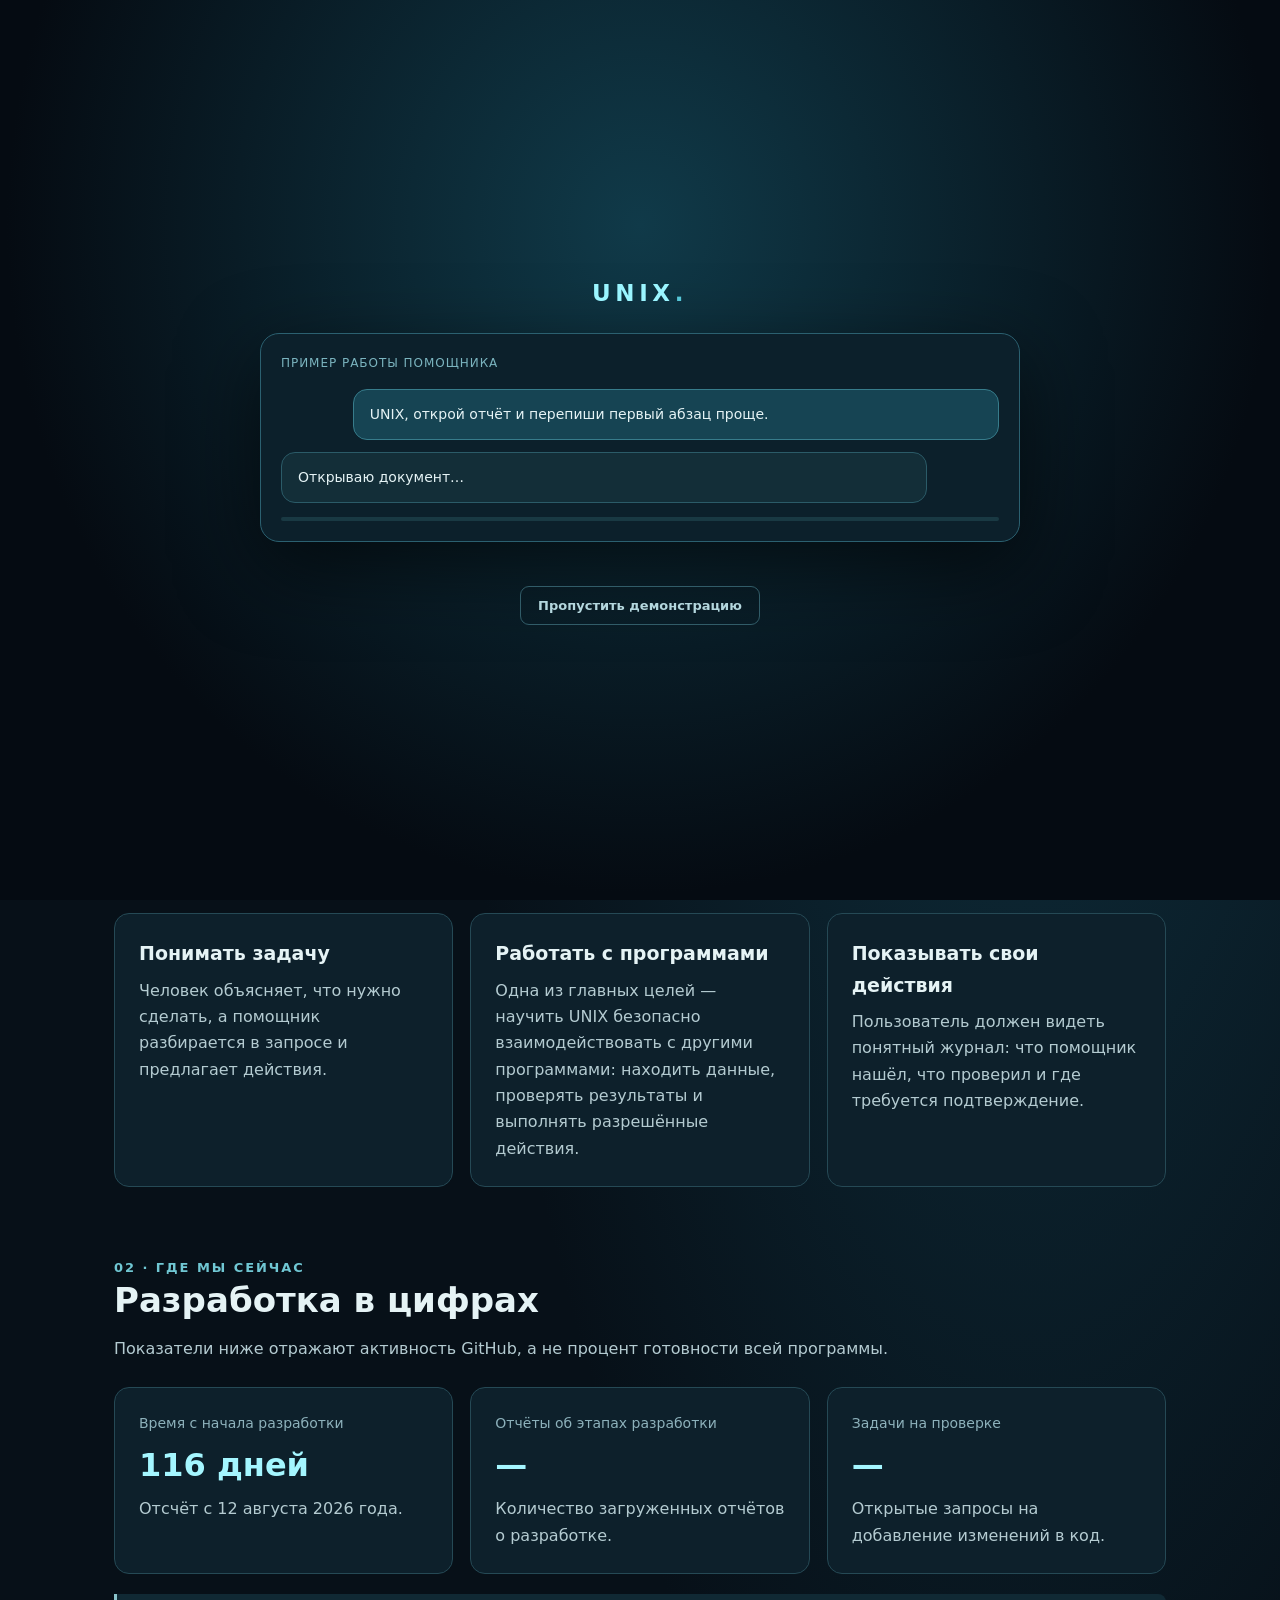
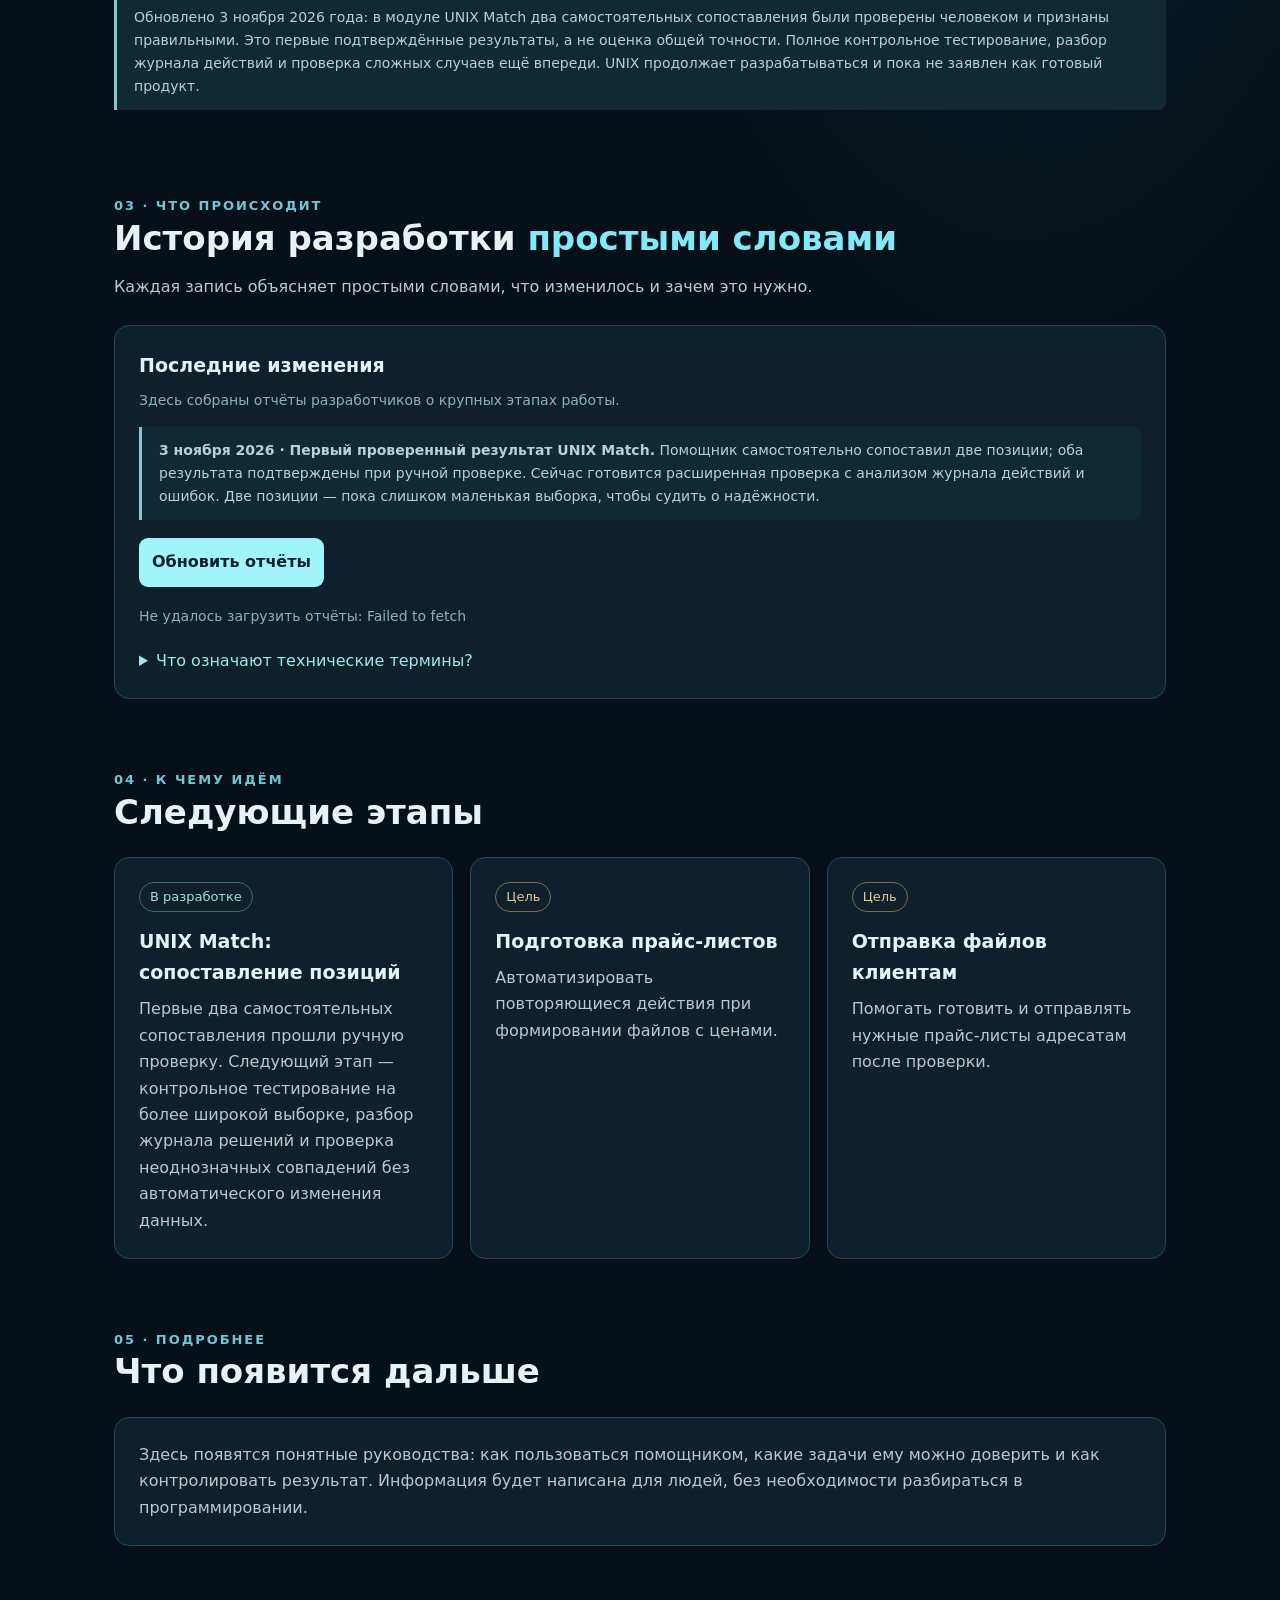
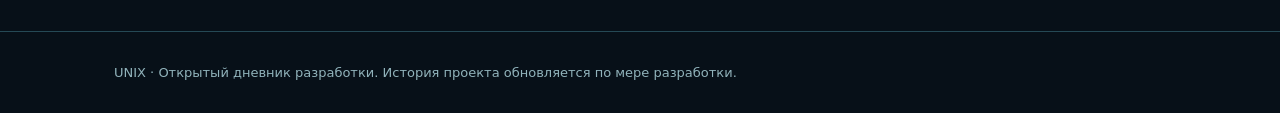
==== commit 4cff0053: "docs(site): update UNIX Match verified progress and testing status" ====
--- a/index.html
+++ b/index.html
@@ -1 +1 @@
-<!doctype html><html lang="ru"><head><meta charset="utf-8"><meta name="viewport" content="width=device-width,initial-scale=1"><meta name="description" content="UNIX — личный проект по созданию умного помощника для автоматизации повседневной работы. Понятная история разработки и планы."><title>UNIX — как создаётся умный помощник</title><style>*{box-sizing:border-box}html{scroll-behavior:smooth}body{margin:0;background:#071018;color:#e5f3f5;font:16px/1.65 system-ui,-apple-system,'Segoe UI',sans-serif;background-image:radial-gradient(ellipse at 80% 0%,#103544 0,transparent 42%)}.wrap{max-width:1100px;margin:auto;padding:0 24px}header{border-bottom:1px solid #23424b}.nav{display:flex;align-items:center;justify-content:space-between;gap:20px;padding:19px 0;flex-wrap:wrap}.brand{font-size:24px;font-weight:850;letter-spacing:.16em;color:#9af5ff}.nav a{color:#bdd5da;text-decoration:none;margin-left:20px;font-size:14px}a{color:#8eeaff}a:hover{text-decoration:underline}.hero{padding:75px 0 56px}.eyebrow{color:#70c7d3;font-size:13px;font-weight:750;letter-spacing:.15em;text-transform:uppercase}h1{font-size:clamp(38px,6vw,67px);line-height:1.12;margin:14px 0 24px;letter-spacing:-.035em}h1 span,h2 span{color:#83e9f6}h2{font-size:clamp(25px,3vw,34px);line-height:1.25;margin:0 0 15px}h3{margin:0 0 8px;font-size:19px}p{color:#b4cbd1;margin:0 0 15px}.lead{font-size:19px;max-width:740px}.chips{display:flex;gap:9px;flex-wrap:wrap;margin-top:27px}.chip{border:1px solid #35636d;border-radius:30px;padding:5px 13px;font-size:13px;color:#b9eaf0}.section{padding:35px 0}.section-heading{margin-bottom:24px}.grid{display:grid;grid-template-columns:repeat(auto-fit,minmax(230px,1fr));gap:17px}.card{background:#0d202b;border:1px solid #254955;border-radius:15px;padding:24px}.card p:last-child{margin-bottom:0}.number{font-size:32px;font-weight:800;color:#a4f6ff;line-height:1.3;margin:10px 0}.muted{font-size:14px;color:#8db1bb}.timeline{margin-top:20px}.item{border-left:3px solid #4b9ca9;padding:3px 0 15px 20px;margin-left:7px;margin-bottom:9px}.item h3{font-size:17px;margin:2px 0}.item time{font-size:13px;color:#8fb7c0}.item a{font-size:13px}.progress{height:9px;border-radius:12px;background:#1d3741;overflow:hidden;margin:14px 0}.progress>div{height:100%;background:linear-gradient(90deg,#288a9b,#7be6e7)}.status{display:inline-block;color:#9de4d1;font-size:13px;border:1px solid #3a6f66;border-radius:20px;padding:3px 10px}.planned{color:#e5c991;border-color:#806d42}input,button,select{font:inherit;border-radius:9px;padding:11px 13px}input,select{color:#ecfaff;background:#081820;border:1px solid #36616b}button{background:#a1f4fa;border:0;color:#09212b;font-weight:750;cursor:pointer}button:hover{background:#c7fcff}.controls{display:flex;gap:12px;flex-wrap:wrap;margin:18px 0}.controls input{flex:1;min-width:200px}.note{border-left:3px solid #8ac4cc;padding:12px 17px;background:#102934;color:#b5d2d9;font-size:14px;border-radius:0 8px 8px 0}.hidden{display:none}details{margin-top:10px}summary{cursor:pointer;color:#9ae8f0}footer{border-top:1px solid #254955;margin-top:50px;padding:30px 0;color:#91b3bb;font-size:13px}@media(max-width:650px){.hero{padding:45px 0 30px}.nav a{margin:0 13px 0 0}.wrap{padding:0 17px}}#intro{position:fixed;inset:0;z-index:9999;background:radial-gradient(ellipse at 50% 25%,#103a49 0%,#050b12 70%);display:flex;align-items:center;justify-content:center;padding:18px;transition:opacity .65s ease,visibility .65s ease}#intro.done{opacity:0;visibility:hidden;pointer-events:none}.intro-shell{width:min(590px,100%)}.intro-brand{text-align:center;color:#9af5ff;font-size:23px;font-weight:900;letter-spacing:.2em;margin-bottom:20px}.intro-chat{background:#0c202b;border:1px solid #2b6070;border-radius:19px;padding:20px;box-shadow:0 25px 80px #0009}.intro-caption{font-size:12px;color:#7bb4bf;letter-spacing:.08em;margin-bottom:15px}.intro-bubble{padding:13px 16px;border-radius:14px;margin:12px 0;max-width:90%;font-size:14px;animation:appear .4s both}.intro-user{margin-left:auto;background:#164453;border:1px solid #377c8b}.intro-ai{background:#132e38;border:1px solid #2b5b68}.intro-file{border:1px solid #3d7b86;background:#102c36;border-radius:11px;padding:12px;margin:10px 0;display:flex;gap:13px;align-items:center;animation:appear .4s both}.intro-file-icon{font-size:27px}.intro-file strong{display:block;font-size:14px}.intro-file small{color:#9abac2}.intro-progress{height:4px;background:#193943;border-radius:10px;overflow:hidden;margin-top:14px}.intro-progress span{display:block;height:100%;width:0;background:#85f4ef;transition:width .6s ease}.intro-typing{color:#85c8d1;letter-spacing:3px;animation:pulse 1s infinite}.intro-check{color:#99f7d0;font-weight:700}.intro-actions{text-align:center;margin-top:16px}.intro-skip{border:1px solid #315c68;background:transparent;color:#b4d7de;padding:8px 17px;font-size:13px}.intro-skip:hover{background:#183541}@keyframes appear{from{opacity:0;transform:translateY(12px)}to{opacity:1;transform:translateY(0)}}@keyframes pulse{50%{opacity:.3}}@media(prefers-reduced-motion:reduce){#intro,.intro-bubble,.intro-file{animation:none;transition:none}}.intro-shell{width:min(760px,100%)}.intro-chat{min-height:190px}.intro-scene{position:relative;overflow:hidden;border:1px solid #397584;border-radius:15px;background:#071b28;min-height:310px;display:none;animation:appear .5s both}.intro-scene.visible{display:block}.intro-desktop{height:310px;position:relative;background:radial-gradient(ellipse at 65% 10%,#176078,#0a2435 48%,#07151e 90%)}.intro-desktop:after{content:'';position:absolute;inset:0;background:linear-gradient(120deg,transparent 40%,#60d6f311 60%,transparent 85%);pointer-events:none}.desk-icon{position:absolute;top:40px;left:35px;width:110px;text-align:center;font-size:12px;color:#e6fcff;line-height:1.35;border:1px solid transparent;border-radius:8px;padding:12px 4px}.desk-icon.active{background:#8eefff24;border-color:#8eefff66}.desk-icon .glyph{font-size:37px;display:block;margin-bottom:6px}.desk-bar{position:absolute;bottom:0;left:0;right:0;height:35px;background:#06121ccc;display:flex;align-items:center;padding:0 13px;gap:12px;font-size:12px;color:#8dc3ce}.desk-logo{color:#a5f9ff;font-weight:800}.intro-cursor{position:absolute;top:230px;left:72%;z-index:15;width:22px;height:27px;filter:drop-shadow(0 2px 2px #000);transition:top 1s cubic-bezier(.2,.8,.3,1),left 1s cubic-bezier(.2,.8,.3,1),transform .18s}.intro-cursor svg{width:100%;height:100%}.intro-cursor.click{transform:scale(.72)}.doc-window{position:absolute;inset:17px 20px 40px 20px;background:#f6f8fb;color:#1d2934;border-radius:9px;box-shadow:0 14px 50px #000a;overflow:hidden;opacity:0;transform:scale(.91);transition:opacity .5s,transform .5s;z-index:5}.doc-window.open{opacity:1;transform:scale(1)}.doc-top{background:#123b59;color:white;font-size:12px;padding:8px 12px;display:flex;justify-content:space-between}.doc-tools{background:#e9f0f4;color:#536675;padding:7px 12px;font-size:11px}.doc-paper{background:white;margin:10px auto;padding:16px 22px;width:85%;height:160px;overflow:hidden;box-shadow:0 1px 6px #aab5c0;font-size:12px;line-height:1.5}.doc-paper h4{margin:0 0 8px;font-size:15px}.doc-paper p{color:#3e4a57;margin:0}.doc-highlight{background:#f7df86;transition:background .4s}.doc-changed{background:#d0f6df}.intro-stage{color:#8fbdc8;font-size:12px;text-align:center;margin-top:8px;min-height:20px}.intro-chat.shrink{display:none}.intro-chat.returned{display:block;animation:appear .5s both}.intro-file{max-width:100%}@media(max-width:500px){.intro-chat{padding:13px}.intro-desktop{height:280px}.intro-scene{min-height:280px}.doc-window{inset:12px 9px 35px}.doc-paper{width:92%;padding:11px;font-size:11px}.desk-icon{left:12px;top:28px}}</style></head><body><div id="intro" role="dialog" aria-label="Небольшая демонстрация работы UNIX"><div class="intro-shell"><div class="intro-brand">UNIX<span style="color:#56c7d8">.</span></div><div class="intro-chat" id="intro-chat"><div class="intro-caption">ПРИМЕР РАБОТЫ ПОМОЩНИКА</div><div id="intro-messages" aria-live="polite"></div><div class="intro-progress"><span id="intro-bar"></span></div></div><div class="intro-scene" id="intro-scene" aria-label="Анимированный рабочий стол"><div class="intro-desktop"><div class="desk-icon" id="desk-file"><span class="glyph">📄</span>Отчёт.docx</div><div class="doc-window" id="doc-window"><div class="doc-top"><span>Отчёт.docx — редактор документов</span><span>— □ ×</span></div><div class="doc-tools">Файл　 Главная　 Вставка　 Макет　　B　 I　 U　 ☷</div><div class="doc-paper"><h4>Отчёт о выполненной работе</h4><p id="doc-line">Была произведена работа по улучшению и оптимизации различных процессов.</p><p style="margin-top:12px">Результаты представлены в итоговом документе.</p></div></div><div class="desk-bar"><span class="desk-logo">UNIX</span><span>▦</span><span>Рабочий стол</span><span style="margin-left:auto">◉　10:42</span></div><div class="intro-cursor" id="intro-cursor"><svg viewBox="0 0 26 32" aria-hidden="true"><path d="M2 1 L2 27 L9 21 L14 31 L19 28 L14 18 L24 17 Z" fill="white" stroke="#101d29" stroke-width="2"/></svg></div></div></div><div class="intro-stage" id="intro-stage" aria-live="polite"></div><div class="intro-actions"><button class="intro-skip" id="intro-skip" type="button">Пропустить демонстрацию</button></div></div></div><header><div class="wrap nav"><div class="brand">UNIX<span style="color:#5bd3e2">.</span></div><nav><a href="#about">О проекте</a><a href="#progress">Разработка</a><a href="#history">История</a><a href="#plans">Планы</a></nav></div></header><main class="wrap"><section class="hero"><div class="eyebrow">Личный проект · Дневник разработки</div><h1>UNIX — умный помощник,<br><span>который берёт рутину на себя.</span></h1><p class="lead">Я создаю программу, которая сможет помогать человеку с повторяющимися задачами за компьютером: находить информацию, работать с товарами и постепенно автоматизировать привычные действия.</p><p>На этой странице можно простыми словами узнать, что уже получилось, что разрабатывается сейчас и как меняется проект.</p><div class="chips"><span class="chip">Работает локально — цель проекта</span><span class="chip">Автоматизация работы</span><span class="chip">Разработка продолжается</span></div></section><section id="about" class="section"><div class="section-heading"><div class="eyebrow">01 · Зачем это нужно</div><h2>Меньше однообразной работы. <span>Больше времени на важное.</span></h2></div><div class="grid"><article class="card"><h3>Понимать задачу</h3><p>Человек объясняет, что нужно сделать, а помощник разбирается в запросе и предлагает действия.</p></article><article class="card"><h3>Работать с программами</h3><p>Одна из главных целей — научить UNIX безопасно взаимодействовать с другими программами: находить данные, проверять результаты и выполнять разрешённые действия.</p></article><article class="card"><h3>Показывать свои действия</h3><p>Пользователь должен видеть понятный журнал: что помощник нашёл, что проверил и где требуется подтверждение.</p></article></div></section><section id="progress" class="section"><div class="section-heading"><div class="eyebrow">02 · Где мы сейчас</div><h2>Разработка в цифрах</h2><p>Показатели ниже отражают активность GitHub, а не процент готовности всей программы.</p></div><div class="grid"><div class="card"><div class="muted">Время с начала разработки</div><div class="number" id="elapsed">—</div><p>Отсчёт с 12 августа 2026 года.</p></div><div class="card"><div class="muted">Последние изменения</div><div class="number" id="commits">—</div><p>Количество загруженных отчётов о разработке.</p></div><div class="card"><div class="muted">Задачи на проверке</div><div class="number" id="prs">—</div><p>Открытые запросы на добавление изменений в код.</p></div></div><p class="note" style="margin-top:20px">UNIX ещё создаётся. Отдельные функции могут уже существовать в коде, но это не означает, что они полностью проверены или готовы для ежедневной работы.</p></section><section id="history" class="section"><div class="section-heading"><div class="eyebrow">03 · Что происходит</div><h2>История разработки <span>простыми словами</span></h2><p>Каждая запись объясняет простыми словами, что изменилось и зачем это нужно.</p></div><div class="card"><h3>Последние изменения</h3><p class="muted">Здесь собраны отчёты разработчиков о крупных этапах работы.</p><div class="controls"><button id="load">Обновить отчёты</button></div><p id="status" role="status" class="muted">Загружаем историю…</p><div class="timeline" id="timeline"></div><details><summary>Что означают технические термины?</summary><p><b>Коммит</b> — сохранённое изменение в коде. <b>Ветка</b> — отдельное направление разработки. <b>Pull request</b> — предложение добавить изменения в основную версию. Само по себе это не означает, что функция готова.</p></details></div></section><section id="plans" class="section"><div class="section-heading"><div class="eyebrow">04 · К чему идём</div><h2>Следующие этапы</h2></div><div class="grid"><article class="card"><span class="status">В разработке</span><h3 style="margin-top:14px">Работа с данными в программах</h3><p>Научить помощника находить нужные позиции, сравнивать названия и показывать результат для проверки человеком.</p></article><article class="card"><span class="status planned">Цель</span><h3 style="margin-top:14px">Подготовка прайс-листов</h3><p>Автоматизировать повторяющиеся действия при формировании файлов с ценами.</p></article><article class="card"><span class="status planned">Цель</span><h3 style="margin-top:14px">Отправка файлов клиентам</h3><p>Помогать готовить и отправлять нужные прайс-листы адресатам после проверки.</p></article></div></section><section class="section"><div class="section-heading"><div class="eyebrow">05 · Подробнее</div><h2>Что появится дальше</h2></div><div class="card"><p>Здесь появятся понятные руководства: как пользоваться помощником, какие задачи ему можно доверить и как контролировать результат. Информация будет написана для людей, без необходимости разбираться в программировании.</p></div></section></main><footer><div class="wrap">UNIX · Открытый дневник разработки. История проекта обновляется по мере разработки.</div></footer><script>(function(){const layer=document.getElementById('intro'),chat=document.getElementById('intro-chat'),scene=document.getElementById('intro-scene'),list=document.getElementById('intro-messages'),bar=document.getElementById('intro-bar'),cursor=document.getElementById('intro-cursor'),desk=document.getElementById('desk-file'),win=document.getElementById('doc-window'),line=document.getElementById('doc-line'),stage=document.getElementById('intro-stage');let stopped=false;const timers=[];function later(fn,ms){timers.push(setTimeout(()=>{if(!stopped)fn()},ms))}function bubble(message,who,cls){const d=document.createElement('div');d.className='intro-bubble '+(who==='user'?'intro-user':'intro-ai')+(cls?' '+cls:'');d.textContent=message;list.append(d)}function file(name,info){const d=document.createElement('div');d.className='intro-file';const icon=document.createElement('span');icon.className='intro-file-icon';icon.textContent='📄';const details=document.createElement('div');const strong=document.createElement('strong');strong.textContent=name;const small=document.createElement('small');small.textContent=info;details.append(strong,small);d.append(icon,details);list.append(d)}function close(){if(stopped)return;stopped=true;timers.forEach(clearTimeout);layer.classList.add('done');setTimeout(()=>layer.remove(),750)}document.getElementById('intro-skip').addEventListener('click',close);if(window.matchMedia('(prefers-reduced-motion: reduce)').matches){close();return}later(()=>bubble('UNIX, открой отчёт и перепиши первый абзац проще.','user'),350);later(()=>bubble('Открываю документ…','ai'),1300);later(()=>{chat.classList.add('shrink');scene.classList.add('visible');stage.textContent='UNIX управляет рабочим столом';bar.style.width='20%'},2400);later(()=>{cursor.style.left='68px';cursor.style.top='76px'},3000);later(()=>{cursor.classList.add('click');desk.classList.add('active');stage.textContent='Найден документ «Отчёт.docx»'},4100);later(()=>cursor.classList.remove('click'),4350);later(()=>{win.classList.add('open');stage.textContent='Документ открыт в редакторе'},4850);later(()=>{cursor.style.left='47%';cursor.style.top='168px'},5650);later(()=>{cursor.classList.add('click');line.classList.add('doc-highlight');stage.textContent='UNIX выделяет текст для редактирования'},6550);later(()=>{cursor.classList.remove('click');line.textContent='';line.classList.remove('doc-highlight');line.classList.add('doc-changed');stage.textContent='UNIX переписывает абзац понятным языком'},7150);const result='Мы улучшили рабочие процессы, чтобы выполнять задачи быстрее и удобнее.';for(let i=1;i<=result.length;i+=3){later(()=>{line.textContent=result.slice(0,Math.min(i+2,result.length))+'▍'},7300+i*33)}later(()=>{line.textContent=result;stage.textContent='Изменения сохранены · возвращаемся в чат'},9800);later(()=>{scene.classList.remove('visible');chat.classList.remove('shrink');chat.classList.add('returned');bar.style.width='100%';bubble('Готово! Я упростил первый абзац и сохранил документ.','ai','intro-check');file('Отчёт_готово.docx','Отредактированный документ · пример')},10800);later(close,14000)})();const el=id=>document.getElementById(id);const start=new Date('2026-08-12T00:00:00+03:00');function tick(){const days=Math.max(0,Math.floor((Date.now()-start)/86400000));el('elapsed').textContent=days+' дней'}tick();setInterval(tick,60000);async function api(path){const r=await fetch('https://api.github.com/repos/philip377/BabyAI-Core'+path,{headers:{Accept:'application/vnd.github+json'}});if(!r.ok)throw Error('Ошибка GitHub '+r.status);return r.json()}function explain(s){const raw=s.replace(/^(feat|fix|docs|refactor|test|chore|ci|build|perf|style)(\\([^)]*\\))?:\\s*/i,'').trim();const low=raw.toLowerCase();const rules=[[/\\b(test|tests|spec|coverage|pytest|vitest)\\b/i,['Проверка качества','Добавлены или обновлены автоматические проверки, которые помогают обнаруживать ошибки до выпуска новой версии.']],[/\\b(fix|bug|repair|crash|error|regression|hotfix)\\b/i,['Исправление ошибки','Исправлена обнаруженная проблема, чтобы программа работала стабильнее.']],[/\\b(doc|readme|guide|instruction|manual)\\b/i,['Обновление документации','Добавлены или уточнены инструкции, чтобы было проще понять устройство и использование программы.']],[/\\b(log|journal|trace|report|audit)\\b/i,['Понятная история действий','Улучшена запись действий программы, чтобы можно было проследить, что она сделала и почему.']],[/\\b(ui|ux|interface|layout|window|panel|button|screen|theme)\\b/i,['Улучшение интерфейса','Изменены элементы экрана или взаимодействие с ними для более удобной работы.']],[/\\b(search|filter|match|candidate|compare|lookup)\\b/i,['Поиск и сравнение данных','Улучшен поиск подходящих записей и проверка совпадений.']],[/\\b(driver|uia|msaa|listview|navigate|click|select|automation)\\b/i,['Управление другими программами','Развивается механизм, который помогает помощнику распознавать элементы окон и безопасно взаимодействовать с ними.']],[/\\b(permission|security|auth|token|guard|safe|protect)\\b/i,['Безопасность и контроль','Уточнены ограничения и проверки перед выполнением действий.']],[/\\b(agent|model|llm|prompt|reason|tool)\\b/i,['Развитие умного помощника','Изменена логика, с помощью которой помощник понимает задачи и выбирает действия.']],[/\\b(audio|voice|speech|stt|vad|microphone)\\b/i,['Работа с голосом','Улучшена обработка голосового ввода или распознавание речи.']],[/\\b(build|ci|workflow|release|package|windows|exe|installer)\\b/i,['Подготовка и проверка сборки','Обновлены процессы проверки и подготовки программы к запуску.']],[/\\b(queue|persist|state|storage|database|json)\\b/i,['Сохранение данных и задач','Улучшено хранение результатов и продолжение работы после перезапуска.']],[/\\b(price|product|supplier|row|export|mail)\\b/i,['Обработка рабочих данных','Добавлены изменения для поиска, обработки или подготовки данных.']],[/\\b(refactor|cleanup|simplify|rename|types)\\b/i,['Упрощение внутреннего устройства','Код переработан, чтобы его было легче поддерживать и развивать.']]];for(const [pattern,result] of rules){if(pattern.test(low))return {title:result[0],description:result[1]}}return {title:'Обновление внутренней части программы',description:'Разработчик внёс изменения в код. Их точное назначение пока не описано понятным языком; исходная запись доступна по ссылке.'}}const stories={164:['Безопасное чтение данных','Помощник научился определять выделенную строку в открытом окне. Пока он только читает сведения и не изменяет данные. Проверки останавливают его при неопределённости.'],163:['Сравнение похожих записей','Появился экспериментальный механизм поиска совпадений. Человек должен подтвердить выбор, чтобы не перепутать похожие записи.'],161:['Продолжение после разрешения','Помощник может ответить на вопрос, запросить разрешение на действие и продолжить ту же задачу без повторения ответа.'],160:['Управление задачами из чата','Текущие задачи отображаются в интерфейсе. Их можно продолжить или отменить.'],159:['Сохранение незавершённых задач','После перезапуска задачи не теряются, но опасные действия не повторяются автоматически.'],158:['Настоящие чаты и рабочие пространства','Добавлены создание чатов, переключение между ними и восстановление истории.'],157:['Более удобный интерфейс','Улучшены значки, отступы, читаемость и поведение боковой панели.'],156:['Обновлён дизайн приложения','Переработаны оформление диалога, панелей и элементов управления без изменения основной логики.'],155:['Эксперимент с распознаванием голоса','Разработчик проверяет, улучшает ли подавление шума распознавание речи. Это пока эксперимент.']};async function load(){el('status').textContent='Получаем отчёты разработчиков…';el('timeline').replaceChildren();try{const prs=await api('/pulls?state=all&per_page=100');el('commits').textContent=prs.length+(prs.length===100?'+':'');el('prs').textContent=prs.filter(p=>p.state==='open').length;el('status').textContent='Показаны отчёты по '+prs.length+' этапам. Некоторые ещё ожидают подробного объяснения.';for(const p of prs){if(p.number===162)continue;const story=stories[p.number];const box=document.createElement('article');box.className='item';const date=document.createElement('time');date.textContent=new Date(p.created_at).toLocaleDateString('ru-RU',{day:'numeric',month:'long',year:'numeric'});const title=document.createElement('h3');title.textContent=story?story[0]:'Этап разработки №'+p.number;const description=document.createElement('p');description.textContent=story?story[1]:'Подробное объяснение пока не подготовлено. Описание этого этапа пока готовится.';const state=document.createElement('p');state.className='muted';state.textContent=p.merged_at?'Изменения объединены с основной веткой':p.state==='open'?'Изменения пока на проверке':'Предложение закрыто без объединения';const link=document.createElement('a');box.append(date,title,description,state);el('timeline').append(box)}}catch(e){el('status').textContent='Не удалось загрузить отчёты: '+e.message}}el('load').addEventListener('click',load);load();</script></body></html>+<!doctype html><html lang="ru"><head><meta charset="utf-8"><meta name="viewport" content="width=device-width,initial-scale=1"><meta name="description" content="UNIX — личный проект по созданию умного помощника для автоматизации повседневной работы. Понятная история разработки и планы."><title>UNIX — как создаётся умный помощник</title><style>*{box-sizing:border-box}html{scroll-behavior:smooth}body{margin:0;background:#071018;color:#e5f3f5;font:16px/1.65 system-ui,-apple-system,'Segoe UI',sans-serif;background-image:radial-gradient(ellipse at 80% 0%,#103544 0,transparent 42%)}.wrap{max-width:1100px;margin:auto;padding:0 24px}header{border-bottom:1px solid #23424b}.nav{display:flex;align-items:center;justify-content:space-between;gap:20px;padding:19px 0;flex-wrap:wrap}.brand{font-size:24px;font-weight:850;letter-spacing:.16em;color:#9af5ff}.nav a{color:#bdd5da;text-decoration:none;margin-left:20px;font-size:14px}a{color:#8eeaff}a:hover{text-decoration:underline}.hero{padding:75px 0 56px}.eyebrow{color:#70c7d3;font-size:13px;font-weight:750;letter-spacing:.15em;text-transform:uppercase}h1{font-size:clamp(38px,6vw,67px);line-height:1.12;margin:14px 0 24px;letter-spacing:-.035em}h1 span,h2 span{color:#83e9f6}h2{font-size:clamp(25px,3vw,34px);line-height:1.25;margin:0 0 15px}h3{margin:0 0 8px;font-size:19px}p{color:#b4cbd1;margin:0 0 15px}.lead{font-size:19px;max-width:740px}.chips{display:flex;gap:9px;flex-wrap:wrap;margin-top:27px}.chip{border:1px solid #35636d;border-radius:30px;padding:5px 13px;font-size:13px;color:#b9eaf0}.section{padding:35px 0}.section-heading{margin-bottom:24px}.grid{display:grid;grid-template-columns:repeat(auto-fit,minmax(230px,1fr));gap:17px}.card{background:#0d202b;border:1px solid #254955;border-radius:15px;padding:24px}.card p:last-child{margin-bottom:0}.number{font-size:32px;font-weight:800;color:#a4f6ff;line-height:1.3;margin:10px 0}.muted{font-size:14px;color:#8db1bb}.timeline{margin-top:20px}.item{border-left:3px solid #4b9ca9;padding:3px 0 15px 20px;margin-left:7px;margin-bottom:9px}.item h3{font-size:17px;margin:2px 0}.item time{font-size:13px;color:#8fb7c0}.item a{font-size:13px}.progress{height:9px;border-radius:12px;background:#1d3741;overflow:hidden;margin:14px 0}.progress>div{height:100%;background:linear-gradient(90deg,#288a9b,#7be6e7)}.status{display:inline-block;color:#9de4d1;font-size:13px;border:1px solid #3a6f66;border-radius:20px;padding:3px 10px}.planned{color:#e5c991;border-color:#806d42}input,button,select{font:inherit;border-radius:9px;padding:11px 13px}input,select{color:#ecfaff;background:#081820;border:1px solid #36616b}button{background:#a1f4fa;border:0;color:#09212b;font-weight:750;cursor:pointer}button:hover{background:#c7fcff}.controls{display:flex;gap:12px;flex-wrap:wrap;margin:18px 0}.controls input{flex:1;min-width:200px}.note{border-left:3px solid #8ac4cc;padding:12px 17px;background:#102934;color:#b5d2d9;font-size:14px;border-radius:0 8px 8px 0}.hidden{display:none}details{margin-top:10px}summary{cursor:pointer;color:#9ae8f0}footer{border-top:1px solid #254955;margin-top:50px;padding:30px 0;color:#91b3bb;font-size:13px}@media(max-width:650px){.hero{padding:45px 0 30px}.nav a{margin:0 13px 0 0}.wrap{padding:0 17px}}#intro{position:fixed;inset:0;z-index:9999;background:radial-gradient(ellipse at 50% 25%,#103a49 0%,#050b12 70%);display:flex;align-items:center;justify-content:center;padding:18px;transition:opacity .65s ease,visibility .65s ease}#intro.done{opacity:0;visibility:hidden;pointer-events:none}.intro-shell{width:min(590px,100%)}.intro-brand{text-align:center;color:#9af5ff;font-size:23px;font-weight:900;letter-spacing:.2em;margin-bottom:20px}.intro-chat{background:#0c202b;border:1px solid #2b6070;border-radius:19px;padding:20px;box-shadow:0 25px 80px #0009}.intro-caption{font-size:12px;color:#7bb4bf;letter-spacing:.08em;margin-bottom:15px}.intro-bubble{padding:13px 16px;border-radius:14px;margin:12px 0;max-width:90%;font-size:14px;animation:appear .4s both}.intro-user{margin-left:auto;background:#164453;border:1px solid #377c8b}.intro-ai{background:#132e38;border:1px solid #2b5b68}.intro-file{border:1px solid #3d7b86;background:#102c36;border-radius:11px;padding:12px;margin:10px 0;display:flex;gap:13px;align-items:center;animation:appear .4s both}.intro-file-icon{font-size:27px}.intro-file strong{display:block;font-size:14px}.intro-file small{color:#9abac2}.intro-progress{height:4px;background:#193943;border-radius:10px;overflow:hidden;margin-top:14px}.intro-progress span{display:block;height:100%;width:0;background:#85f4ef;transition:width .6s ease}.intro-typing{color:#85c8d1;letter-spacing:3px;animation:pulse 1s infinite}.intro-check{color:#99f7d0;font-weight:700}.intro-actions{text-align:center;margin-top:16px}.intro-skip{border:1px solid #315c68;background:transparent;color:#b4d7de;padding:8px 17px;font-size:13px}.intro-skip:hover{background:#183541}@keyframes appear{from{opacity:0;transform:translateY(12px)}to{opacity:1;transform:translateY(0)}}@keyframes pulse{50%{opacity:.3}}@media(prefers-reduced-motion:reduce){#intro,.intro-bubble,.intro-file{animation:none;transition:none}}.intro-shell{width:min(760px,100%)}.intro-chat{min-height:190px}.intro-scene{position:relative;overflow:hidden;border:1px solid #397584;border-radius:15px;background:#071b28;min-height:310px;display:none;animation:appear .5s both}.intro-scene.visible{display:block}.intro-desktop{height:310px;position:relative;background:radial-gradient(ellipse at 65% 10%,#176078,#0a2435 48%,#07151e 90%)}.intro-desktop:after{content:'';position:absolute;inset:0;background:linear-gradient(120deg,transparent 40%,#60d6f311 60%,transparent 85%);pointer-events:none}.desk-icon{position:absolute;top:40px;left:35px;width:110px;text-align:center;font-size:12px;color:#e6fcff;line-height:1.35;border:1px solid transparent;border-radius:8px;padding:12px 4px}.desk-icon.active{background:#8eefff24;border-color:#8eefff66}.desk-icon .glyph{font-size:37px;display:block;margin-bottom:6px}.desk-bar{position:absolute;bottom:0;left:0;right:0;height:35px;background:#06121ccc;display:flex;align-items:center;padding:0 13px;gap:12px;font-size:12px;color:#8dc3ce}.desk-logo{color:#a5f9ff;font-weight:800}.intro-cursor{position:absolute;top:230px;left:72%;z-index:15;width:22px;height:27px;filter:drop-shadow(0 2px 2px #000);transition:top 1s cubic-bezier(.2,.8,.3,1),left 1s cubic-bezier(.2,.8,.3,1),transform .18s}.intro-cursor svg{width:100%;height:100%}.intro-cursor.click{transform:scale(.72)}.doc-window{position:absolute;inset:17px 20px 40px 20px;background:#f6f8fb;color:#1d2934;border-radius:9px;box-shadow:0 14px 50px #000a;overflow:hidden;opacity:0;transform:scale(.91);transition:opacity .5s,transform .5s;z-index:5}.doc-window.open{opacity:1;transform:scale(1)}.doc-top{background:#123b59;color:white;font-size:12px;padding:8px 12px;display:flex;justify-content:space-between}.doc-tools{background:#e9f0f4;color:#536675;padding:7px 12px;font-size:11px}.doc-paper{background:white;margin:10px auto;padding:16px 22px;width:85%;height:160px;overflow:hidden;box-shadow:0 1px 6px #aab5c0;font-size:12px;line-height:1.5}.doc-paper h4{margin:0 0 8px;font-size:15px}.doc-paper p{color:#3e4a57;margin:0}.doc-highlight{background:#f7df86;transition:background .4s}.doc-changed{background:#d0f6df}.intro-stage{color:#8fbdc8;font-size:12px;text-align:center;margin-top:8px;min-height:20px}.intro-chat.shrink{display:none}.intro-chat.returned{display:block;animation:appear .5s both}.intro-file{max-width:100%}@media(max-width:500px){.intro-chat{padding:13px}.intro-desktop{height:280px}.intro-scene{min-height:280px}.doc-window{inset:12px 9px 35px}.doc-paper{width:92%;padding:11px;font-size:11px}.desk-icon{left:12px;top:28px}}</style></head><body><div id="intro" role="dialog" aria-label="Небольшая демонстрация работы UNIX"><div class="intro-shell"><div class="intro-brand">UNIX<span style="color:#56c7d8">.</span></div><div class="intro-chat" id="intro-chat"><div class="intro-caption">ПРИМЕР РАБОТЫ ПОМОЩНИКА</div><div id="intro-messages" aria-live="polite"></div><div class="intro-progress"><span id="intro-bar"></span></div></div><div class="intro-scene" id="intro-scene" aria-label="Анимированный рабочий стол"><div class="intro-desktop"><div class="desk-icon" id="desk-file"><span class="glyph">📄</span>Отчёт.docx</div><div class="doc-window" id="doc-window"><div class="doc-top"><span>Отчёт.docx — редактор документов</span><span>— □ ×</span></div><div class="doc-tools">Файл　 Главная　 Вставка　 Макет　　B　 I　 U　 ☷</div><div class="doc-paper"><h4>Отчёт о выполненной работе</h4><p id="doc-line">Была произведена работа по улучшению и оптимизации различных процессов.</p><p style="margin-top:12px">Результаты представлены в итоговом документе.</p></div></div><div class="desk-bar"><span class="desk-logo">UNIX</span><span>▦</span><span>Рабочий стол</span><span style="margin-left:auto">◉　10:42</span></div><div class="intro-cursor" id="intro-cursor"><svg viewBox="0 0 26 32" aria-hidden="true"><path d="M2 1 L2 27 L9 21 L14 31 L19 28 L14 18 L24 17 Z" fill="white" stroke="#101d29" stroke-width="2"/></svg></div></div></div><div class="intro-stage" id="intro-stage" aria-live="polite"></div><div class="intro-actions"><button class="intro-skip" id="intro-skip" type="button">Пропустить демонстрацию</button></div></div></div><header><div class="wrap nav"><div class="brand">UNIX<span style="color:#5bd3e2">.</span></div><nav><a href="#about">О проекте</a><a href="#progress">Разработка</a><a href="#history">История</a><a href="#plans">Планы</a></nav></div></header><main class="wrap"><section class="hero"><div class="eyebrow">Личный проект · Дневник разработки</div><h1>UNIX — умный помощник,<br><span>который берёт рутину на себя.</span></h1><p class="lead">Я создаю программу, которая сможет помогать человеку с повторяющимися задачами за компьютером: находить информацию, работать с товарами и постепенно автоматизировать привычные действия.</p><p>На этой странице можно простыми словами узнать, что уже получилось, что разрабатывается сейчас и как меняется проект.</p><div class="chips"><span class="chip">Работает локально — цель проекта</span><span class="chip">Автоматизация работы</span><span class="chip">Разработка продолжается</span><span class="chip">UNIX Match · первые 2 проверки пройдены</span></div></section><section id="about" class="section"><div class="section-heading"><div class="eyebrow">01 · Зачем это нужно</div><h2>Меньше однообразной работы. <span>Больше времени на важное.</span></h2></div><div class="grid"><article class="card"><h3>Понимать задачу</h3><p>Человек объясняет, что нужно сделать, а помощник разбирается в запросе и предлагает действия.</p></article><article class="card"><h3>Работать с программами</h3><p>Одна из главных целей — научить UNIX безопасно взаимодействовать с другими программами: находить данные, проверять результаты и выполнять разрешённые действия.</p></article><article class="card"><h3>Показывать свои действия</h3><p>Пользователь должен видеть понятный журнал: что помощник нашёл, что проверил и где требуется подтверждение.</p></article></div></section><section id="progress" class="section"><div class="section-heading"><div class="eyebrow">02 · Где мы сейчас</div><h2>Разработка в цифрах</h2><p>Показатели ниже отражают активность GitHub, а не процент готовности всей программы.</p></div><div class="grid"><div class="card"><div class="muted">Время с начала разработки</div><div class="number" id="elapsed">—</div><p>Отсчёт с 12 августа 2026 года.</p></div><div class="card"><div class="muted">Отчёты об этапах разработки</div><div class="number" id="commits">—</div><p>Количество загруженных отчётов о разработке.</p></div><div class="card"><div class="muted">Задачи на проверке</div><div class="number" id="prs">—</div><p>Открытые запросы на добавление изменений в код.</p></div></div><p class="note" style="margin-top:20px">Обновлено 3 ноября 2026 года: в модуле UNIX Match два самостоятельных сопоставления были проверены человеком и признаны правильными. Это первые подтверждённые результаты, а не оценка общей точности. Полное контрольное тестирование, разбор журнала действий и проверка сложных случаев ещё впереди. UNIX продолжает разрабатываться и пока не заявлен как готовый продукт.</p></section><section id="history" class="section"><div class="section-heading"><div class="eyebrow">03 · Что происходит</div><h2>История разработки <span>простыми словами</span></h2><p>Каждая запись объясняет простыми словами, что изменилось и зачем это нужно.</p></div><div class="card"><h3>Последние изменения</h3><p class="muted">Здесь собраны отчёты разработчиков о крупных этапах работы.</p><div class="note" style="margin-bottom:18px"><strong>3 ноября 2026 · Первый проверенный результат UNIX Match.</strong> Помощник самостоятельно сопоставил две позиции; оба результата подтверждены при ручной проверке. Сейчас готовится расширенная проверка с анализом журнала действий и ошибок. Две позиции — пока слишком маленькая выборка, чтобы судить о надёжности.</div><div class="controls"><button id="load">Обновить отчёты</button></div><p id="status" role="status" class="muted">Загружаем историю…</p><div class="timeline" id="timeline"></div><details><summary>Что означают технические термины?</summary><p><b>Коммит</b> — сохранённое изменение в коде. <b>Ветка</b> — отдельное направление разработки. <b>Pull request</b> — предложение добавить изменения в основную версию. Само по себе это не означает, что функция готова.</p></details></div></section><section id="plans" class="section"><div class="section-heading"><div class="eyebrow">04 · К чему идём</div><h2>Следующие этапы</h2></div><div class="grid"><article class="card"><span class="status">В разработке</span><h3 style="margin-top:14px">UNIX Match: сопоставление позиций</h3><p>Первые два самостоятельных сопоставления прошли ручную проверку. Следующий этап — контрольное тестирование на более широкой выборке, разбор журнала решений и проверка неоднозначных совпадений без автоматического изменения данных.</p></article><article class="card"><span class="status planned">Цель</span><h3 style="margin-top:14px">Подготовка прайс-листов</h3><p>Автоматизировать повторяющиеся действия при формировании файлов с ценами.</p></article><article class="card"><span class="status planned">Цель</span><h3 style="margin-top:14px">Отправка файлов клиентам</h3><p>Помогать готовить и отправлять нужные прайс-листы адресатам после проверки.</p></article></div></section><section class="section"><div class="section-heading"><div class="eyebrow">05 · Подробнее</div><h2>Что появится дальше</h2></div><div class="card"><p>Здесь появятся понятные руководства: как пользоваться помощником, какие задачи ему можно доверить и как контролировать результат. Информация будет написана для людей, без необходимости разбираться в программировании.</p></div></section></main><footer><div class="wrap">UNIX · Открытый дневник разработки. История проекта обновляется по мере разработки.</div></footer><script>(function(){const layer=document.getElementById('intro'),chat=document.getElementById('intro-chat'),scene=document.getElementById('intro-scene'),list=document.getElementById('intro-messages'),bar=document.getElementById('intro-bar'),cursor=document.getElementById('intro-cursor'),desk=document.getElementById('desk-file'),win=document.getElementById('doc-window'),line=document.getElementById('doc-line'),stage=document.getElementById('intro-stage');let stopped=false;const timers=[];function later(fn,ms){timers.push(setTimeout(()=>{if(!stopped)fn()},ms))}function bubble(message,who,cls){const d=document.createElement('div');d.className='intro-bubble '+(who==='user'?'intro-user':'intro-ai')+(cls?' '+cls:'');d.textContent=message;list.append(d)}function file(name,info){const d=document.createElement('div');d.className='intro-file';const icon=document.createElement('span');icon.className='intro-file-icon';icon.textContent='📄';const details=document.createElement('div');const strong=document.createElement('strong');strong.textContent=name;const small=document.createElement('small');small.textContent=info;details.append(strong,small);d.append(icon,details);list.append(d)}function close(){if(stopped)return;stopped=true;timers.forEach(clearTimeout);layer.classList.add('done');setTimeout(()=>layer.remove(),750)}document.getElementById('intro-skip').addEventListener('click',close);if(window.matchMedia('(prefers-reduced-motion: reduce)').matches){close();return}later(()=>bubble('UNIX, открой отчёт и перепиши первый абзац проще.','user'),350);later(()=>bubble('Открываю документ…','ai'),1300);later(()=>{chat.classList.add('shrink');scene.classList.add('visible');stage.textContent='UNIX управляет рабочим столом';bar.style.width='20%'},2400);later(()=>{cursor.style.left='68px';cursor.style.top='76px'},3000);later(()=>{cursor.classList.add('click');desk.classList.add('active');stage.textContent='Найден документ «Отчёт.docx»'},4100);later(()=>cursor.classList.remove('click'),4350);later(()=>{win.classList.add('open');stage.textContent='Документ открыт в редакторе'},4850);later(()=>{cursor.style.left='47%';cursor.style.top='168px'},5650);later(()=>{cursor.classList.add('click');line.classList.add('doc-highlight');stage.textContent='UNIX выделяет текст для редактирования'},6550);later(()=>{cursor.classList.remove('click');line.textContent='';line.classList.remove('doc-highlight');line.classList.add('doc-changed');stage.textContent='UNIX переписывает абзац понятным языком'},7150);const result='Мы улучшили рабочие процессы, чтобы выполнять задачи быстрее и удобнее.';for(let i=1;i<=result.length;i+=3){later(()=>{line.textContent=result.slice(0,Math.min(i+2,result.length))+'▍'},7300+i*33)}later(()=>{line.textContent=result;stage.textContent='Изменения сохранены · возвращаемся в чат'},9800);later(()=>{scene.classList.remove('visible');chat.classList.remove('shrink');chat.classList.add('returned');bar.style.width='100%';bubble('Готово! Я упростил первый абзац и сохранил документ.','ai','intro-check');file('Отчёт_готово.docx','Отредактированный документ · пример')},10800);later(close,14000)})();const el=id=>document.getElementById(id);const start=new Date('2026-08-12T00:00:00+03:00');function tick(){const days=Math.max(0,Math.floor((Date.now()-start)/86400000));el('elapsed').textContent=days+' дней'}tick();setInterval(tick,60000);async function api(path){const r=await fetch('https://api.github.com/repos/philip377/BabyAI-Core'+path,{headers:{Accept:'application/vnd.github+json'}});if(!r.ok)throw Error('Ошибка GitHub '+r.status);return r.json()}function explain(s){const raw=s.replace(/^(feat|fix|docs|refactor|test|chore|ci|build|perf|style)(\\([^)]*\\))?:\\s*/i,'').trim();const low=raw.toLowerCase();const rules=[[/\\b(test|tests|spec|coverage|pytest|vitest)\\b/i,['Проверка качества','Добавлены или обновлены автоматические проверки, которые помогают обнаруживать ошибки до выпуска новой версии.']],[/\\b(fix|bug|repair|crash|error|regression|hotfix)\\b/i,['Исправление ошибки','Исправлена обнаруженная проблема, чтобы программа работала стабильнее.']],[/\\b(doc|readme|guide|instruction|manual)\\b/i,['Обновление документации','Добавлены или уточнены инструкции, чтобы было проще понять устройство и использование программы.']],[/\\b(log|journal|trace|report|audit)\\b/i,['Понятная история действий','Улучшена запись действий программы, чтобы можно было проследить, что она сделала и почему.']],[/\\b(ui|ux|interface|layout|window|panel|button|screen|theme)\\b/i,['Улучшение интерфейса','Изменены элементы экрана или взаимодействие с ними для более удобной работы.']],[/\\b(search|filter|match|candidate|compare|lookup)\\b/i,['Поиск и сравнение данных','Улучшен поиск подходящих записей и проверка совпадений.']],[/\\b(driver|uia|msaa|listview|navigate|click|select|automation)\\b/i,['Управление другими программами','Развивается механизм, который помогает помощнику распознавать элементы окон и безопасно взаимодействовать с ними.']],[/\\b(permission|security|auth|token|guard|safe|protect)\\b/i,['Безопасность и контроль','Уточнены ограничения и проверки перед выполнением действий.']],[/\\b(agent|model|llm|prompt|reason|tool)\\b/i,['Развитие умного помощника','Изменена логика, с помощью которой помощник понимает задачи и выбирает действия.']],[/\\b(audio|voice|speech|stt|vad|microphone)\\b/i,['Работа с голосом','Улучшена обработка голосового ввода или распознавание речи.']],[/\\b(build|ci|workflow|release|package|windows|exe|installer)\\b/i,['Подготовка и проверка сборки','Обновлены процессы проверки и подготовки программы к запуску.']],[/\\b(queue|persist|state|storage|database|json)\\b/i,['Сохранение данных и задач','Улучшено хранение результатов и продолжение работы после перезапуска.']],[/\\b(price|product|supplier|row|export|mail)\\b/i,['Обработка рабочих данных','Добавлены изменения для поиска, обработки или подготовки данных.']],[/\\b(refactor|cleanup|simplify|rename|types)\\b/i,['Упрощение внутреннего устройства','Код переработан, чтобы его было легче поддерживать и развивать.']]];for(const [pattern,result] of rules){if(pattern.test(low))return {title:result[0],description:result[1]}}return {title:'Обновление внутренней части программы',description:'Разработчик внёс изменения в код. Их точное назначение пока не описано понятным языком; исходная запись доступна по ссылке.'}}const stories={164:['Безопасное чтение данных','Помощник научился определять выделенную строку в открытом окне. Пока он только читает сведения и не изменяет данные. Проверки останавливают его при неопределённости.'],163:['Сравнение похожих записей','Появился экспериментальный механизм поиска совпадений. Человек должен подтвердить выбор, чтобы не перепутать похожие записи.'],161:['Продолжение после разрешения','Помощник может ответить на вопрос, запросить разрешение на действие и продолжить ту же задачу без повторения ответа.'],160:['Управление задачами из чата','Текущие задачи отображаются в интерфейсе. Их можно продолжить или отменить.'],159:['Сохранение незавершённых задач','После перезапуска задачи не теряются, но опасные действия не повторяются автоматически.'],158:['Настоящие чаты и рабочие пространства','Добавлены создание чатов, переключение между ними и восстановление истории.'],157:['Более удобный интерфейс','Улучшены значки, отступы, читаемость и поведение боковой панели.'],156:['Обновлён дизайн приложения','Переработаны оформление диалога, панелей и элементов управления без изменения основной логики.'],155:['Эксперимент с распознаванием голоса','Разработчик проверяет, улучшает ли подавление шума распознавание речи. Это пока эксперимент.']};async function load(){el('status').textContent='Получаем отчёты разработчиков…';el('timeline').replaceChildren();try{const prs=await api('/pulls?state=all&per_page=100');el('commits').textContent=prs.length+(prs.length===100?'+':'');el('prs').textContent=prs.filter(p=>p.state==='open').length;el('status').textContent='Показаны отчёты по '+prs.length+' этапам. Некоторые ещё ожидают подробного объяснения.';for(const p of prs){if(p.number===162)continue;const story=stories[p.number];const box=document.createElement('article');box.className='item';const date=document.createElement('time');date.textContent=new Date(p.created_at).toLocaleDateString('ru-RU',{day:'numeric',month:'long',year:'numeric'});const title=document.createElement('h3');title.textContent=story?story[0]:'Этап разработки №'+p.number;const description=document.createElement('p');description.textContent=story?story[1]:'Подробное объяснение пока не подготовлено. Описание этого этапа пока готовится.';const state=document.createElement('p');state.className='muted';state.textContent=p.merged_at?'Изменения объединены с основной веткой':p.state==='open'?'Изменения пока на проверке':'Предложение закрыто без объединения';const link=document.createElement('a');box.append(date,title,description,state);el('timeline').append(box)}}catch(e){el('status').textContent='Не удалось загрузить отчёты: '+e.message}}el('load').addEventListener('click',load);load();</script></body></html>
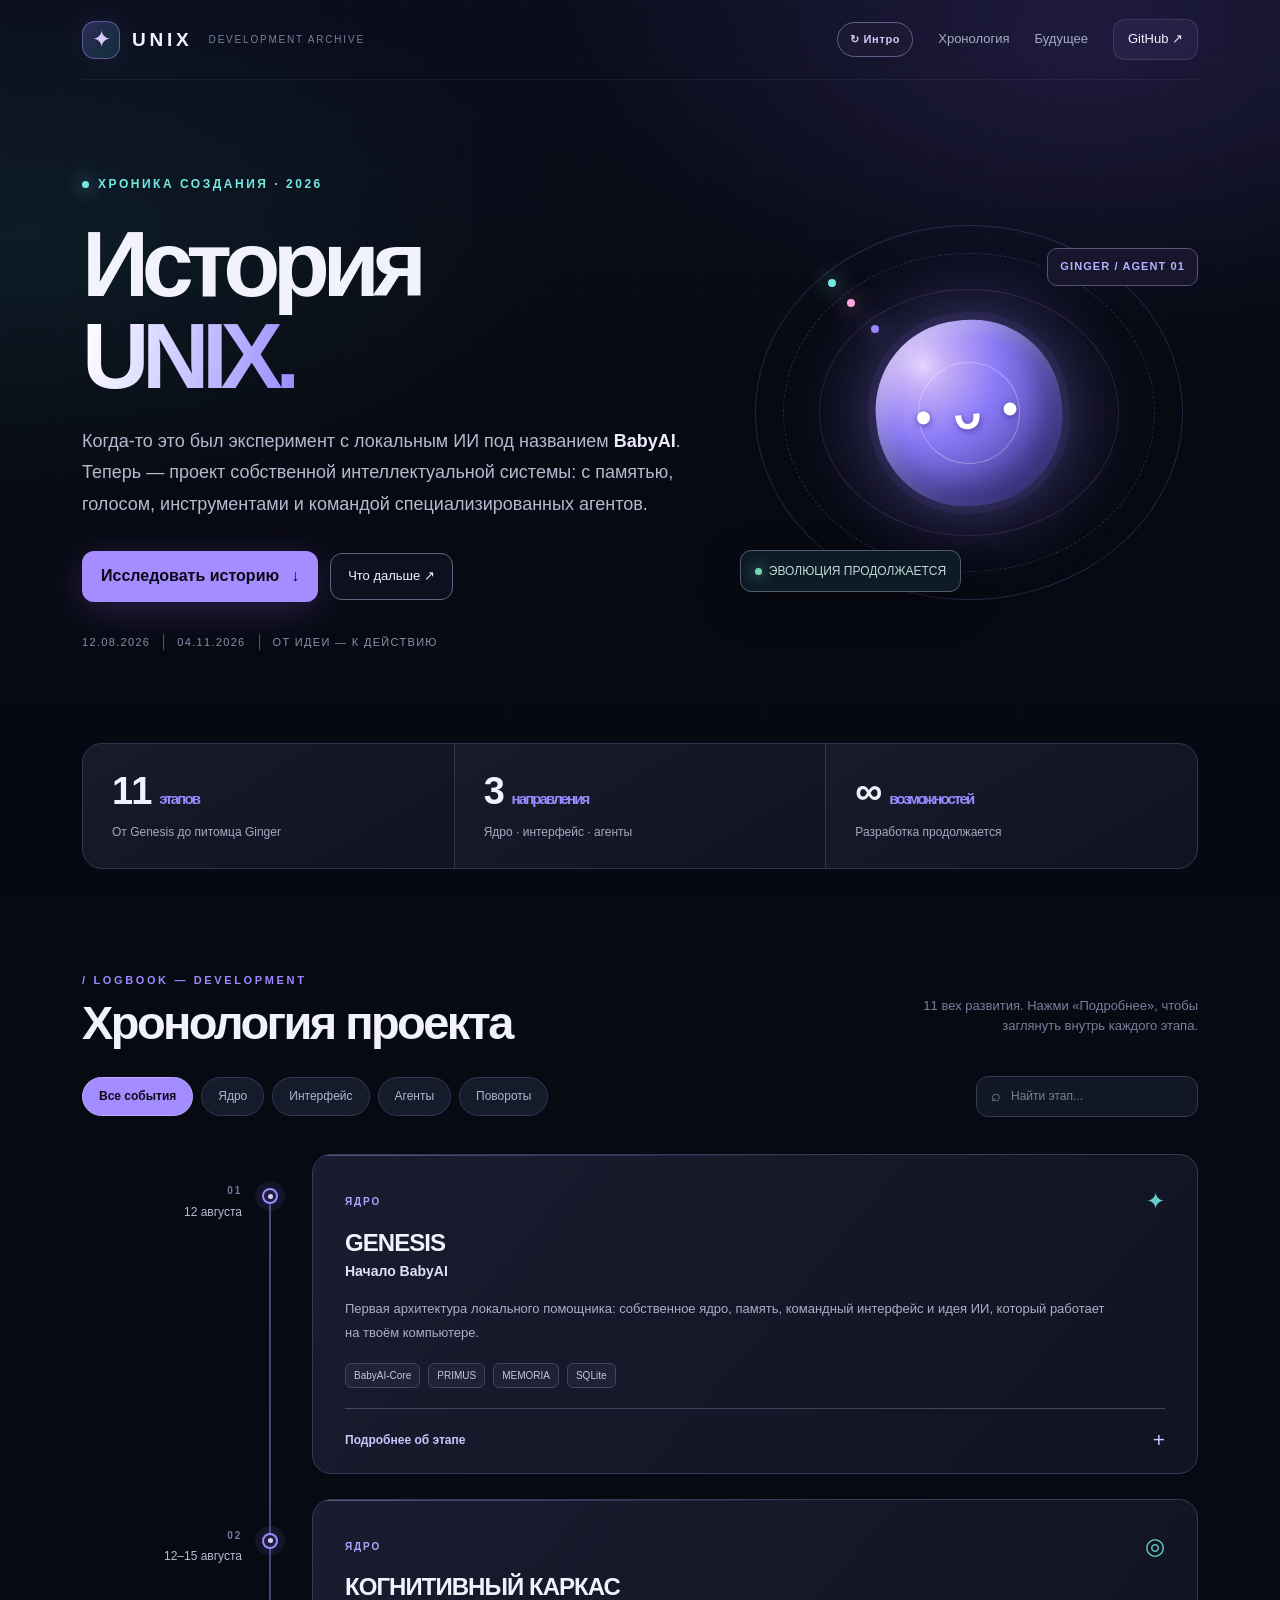
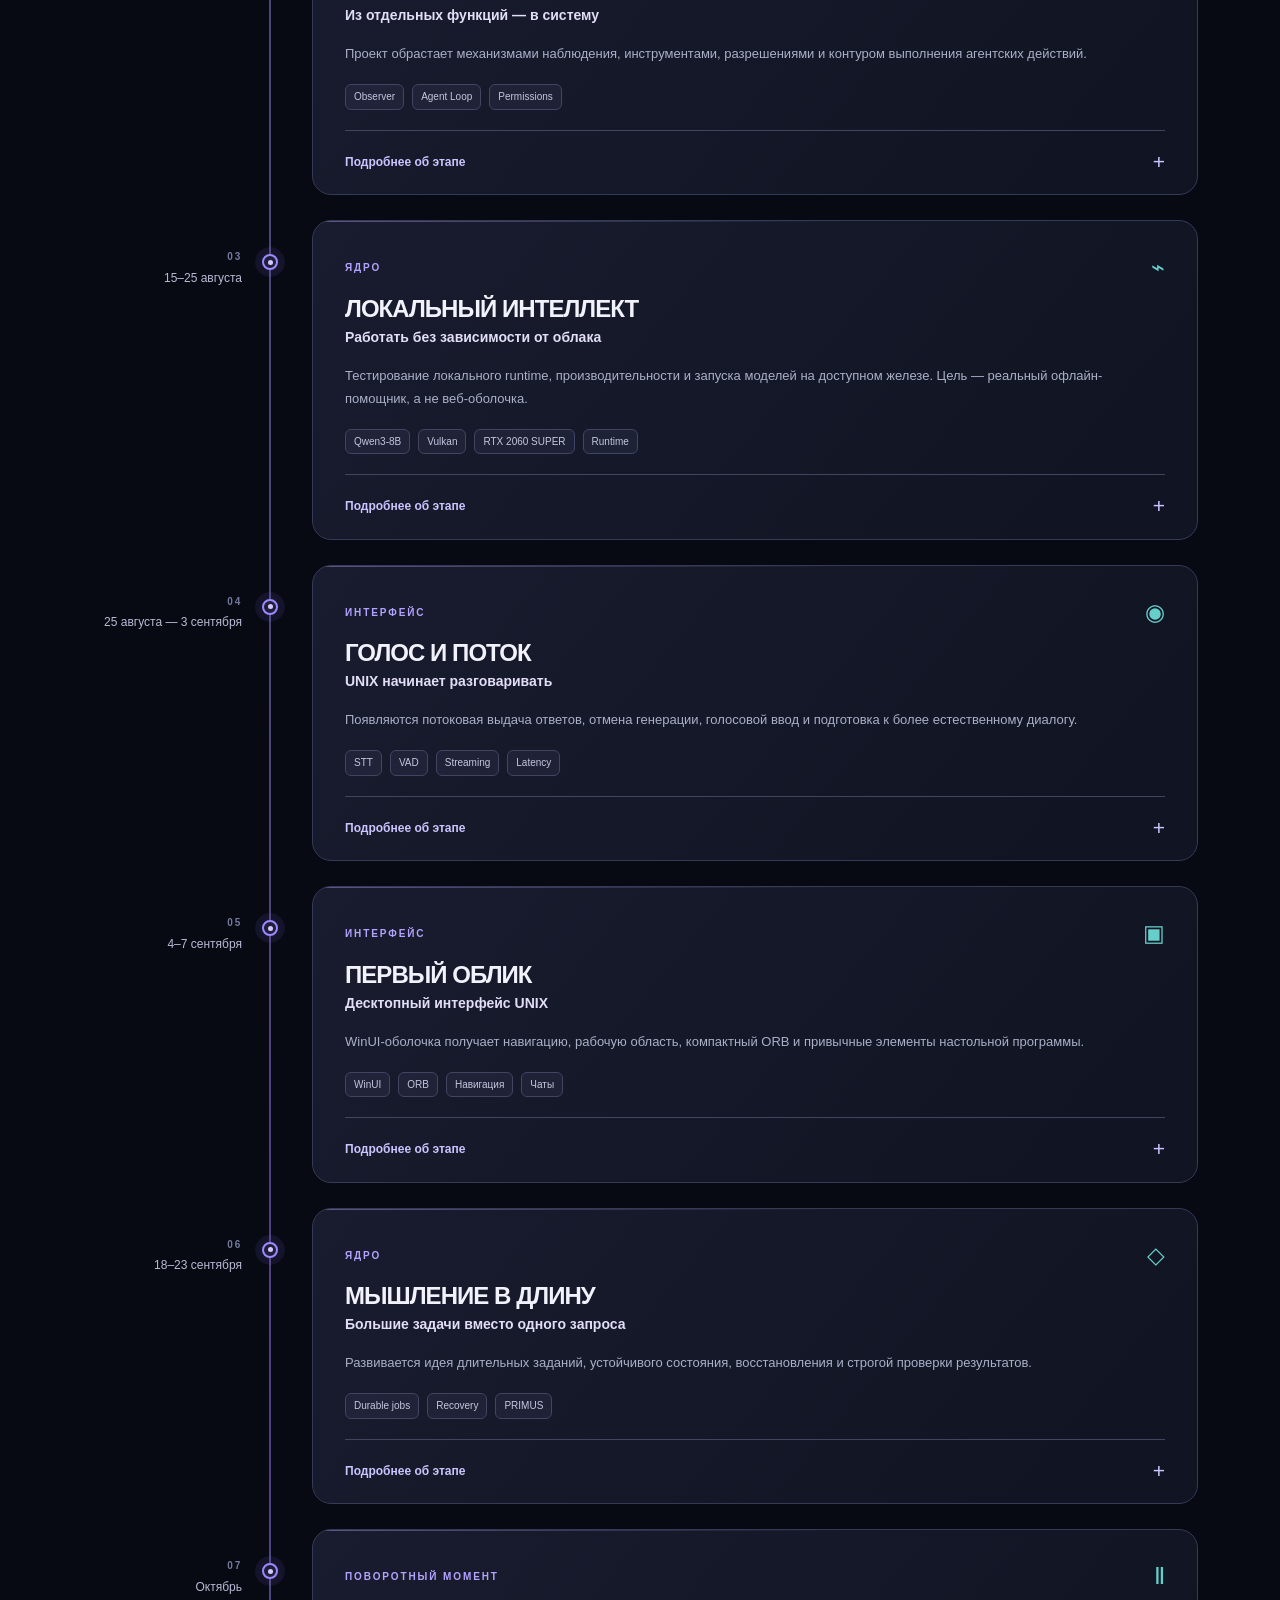
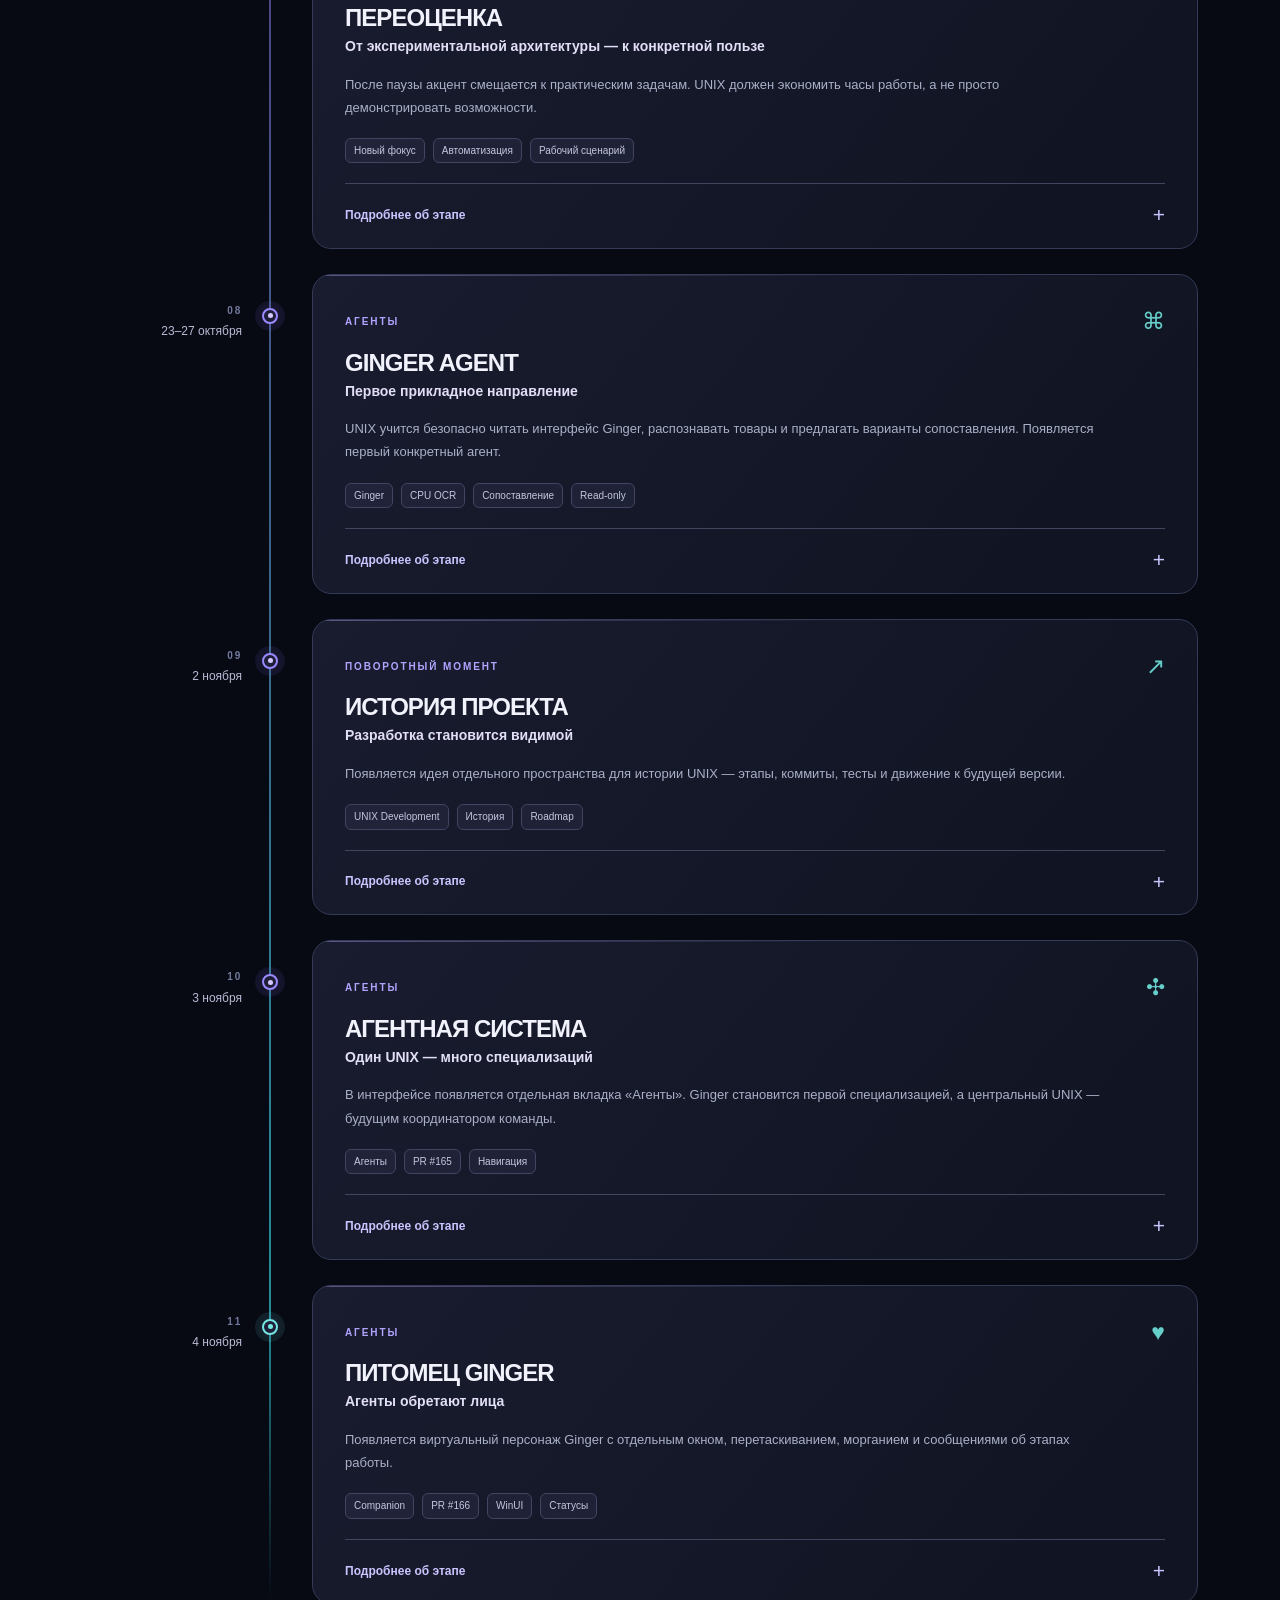
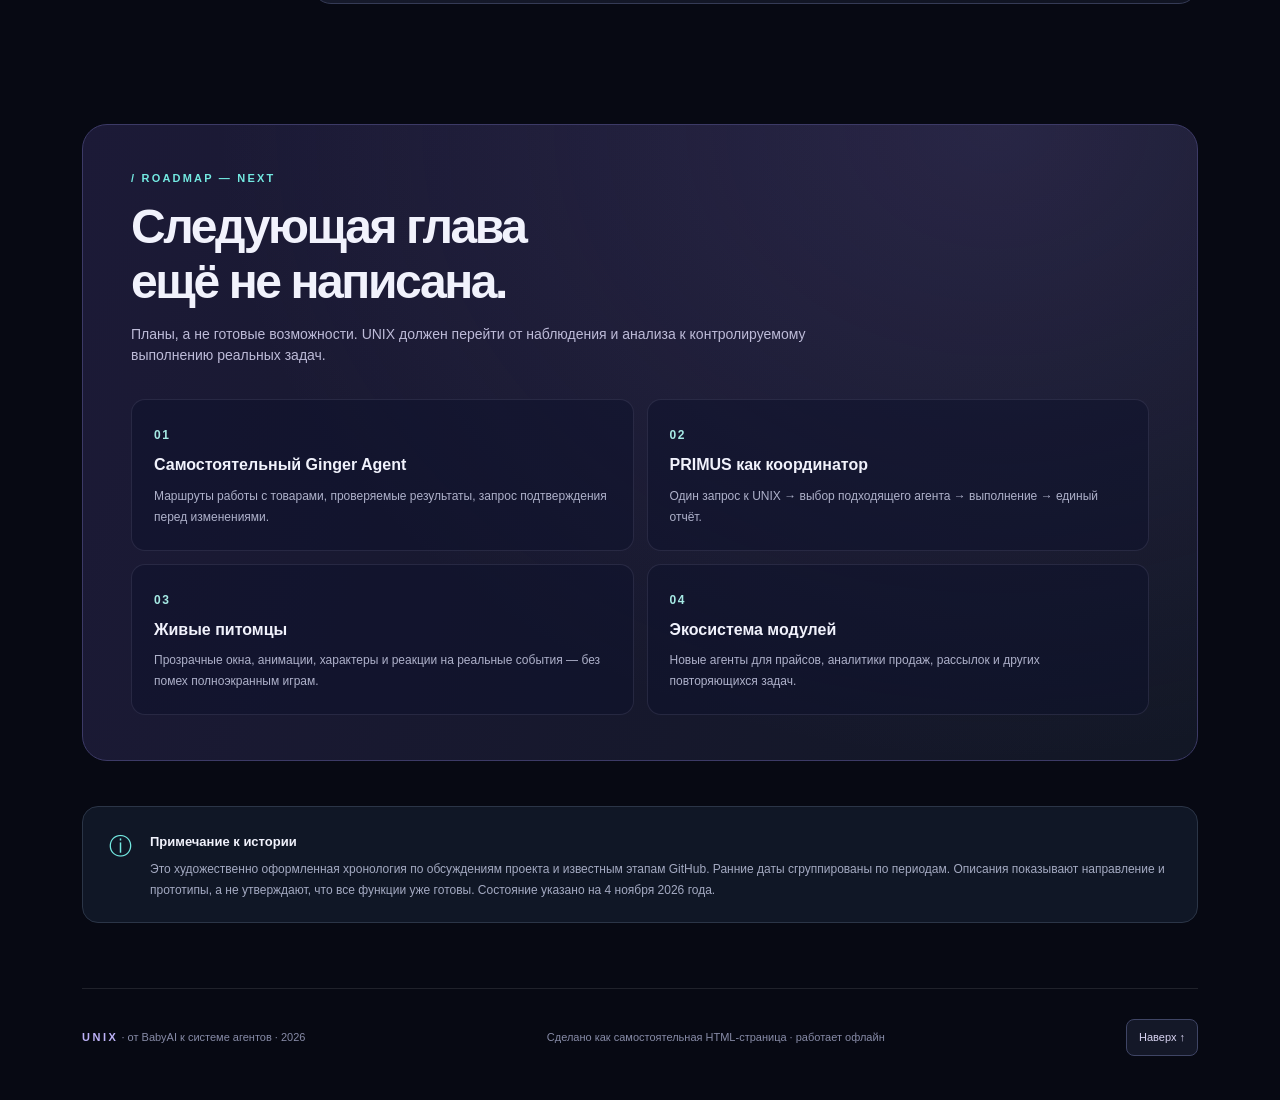
==== commit c42bccdc: "Publish detailed UNIX chronicle with cinematic, skippable startup animation" ====
--- a/index.html
+++ b/index.html
@@ -1 +1,298 @@
-<!doctype html><html lang="ru"><head><meta charset="utf-8"><meta name="viewport" content="width=device-width,initial-scale=1"><meta name="description" content="UNIX — личный проект по созданию умного помощника для автоматизации повседневной работы. Понятная история разработки и планы."><title>UNIX — как создаётся умный помощник</title><style>*{box-sizing:border-box}html{scroll-behavior:smooth}body{margin:0;background:#071018;color:#e5f3f5;font:16px/1.65 system-ui,-apple-system,'Segoe UI',sans-serif;background-image:radial-gradient(ellipse at 80% 0%,#103544 0,transparent 42%)}.wrap{max-width:1100px;margin:auto;padding:0 24px}header{border-bottom:1px solid #23424b}.nav{display:flex;align-items:center;justify-content:space-between;gap:20px;padding:19px 0;flex-wrap:wrap}.brand{font-size:24px;font-weight:850;letter-spacing:.16em;color:#9af5ff}.nav a{color:#bdd5da;text-decoration:none;margin-left:20px;font-size:14px}a{color:#8eeaff}a:hover{text-decoration:underline}.hero{padding:75px 0 56px}.eyebrow{color:#70c7d3;font-size:13px;font-weight:750;letter-spacing:.15em;text-transform:uppercase}h1{font-size:clamp(38px,6vw,67px);line-height:1.12;margin:14px 0 24px;letter-spacing:-.035em}h1 span,h2 span{color:#83e9f6}h2{font-size:clamp(25px,3vw,34px);line-height:1.25;margin:0 0 15px}h3{margin:0 0 8px;font-size:19px}p{color:#b4cbd1;margin:0 0 15px}.lead{font-size:19px;max-width:740px}.chips{display:flex;gap:9px;flex-wrap:wrap;margin-top:27px}.chip{border:1px solid #35636d;border-radius:30px;padding:5px 13px;font-size:13px;color:#b9eaf0}.section{padding:35px 0}.section-heading{margin-bottom:24px}.grid{display:grid;grid-template-columns:repeat(auto-fit,minmax(230px,1fr));gap:17px}.card{background:#0d202b;border:1px solid #254955;border-radius:15px;padding:24px}.card p:last-child{margin-bottom:0}.number{font-size:32px;font-weight:800;color:#a4f6ff;line-height:1.3;margin:10px 0}.muted{font-size:14px;color:#8db1bb}.timeline{margin-top:20px}.item{border-left:3px solid #4b9ca9;padding:3px 0 15px 20px;margin-left:7px;margin-bottom:9px}.item h3{font-size:17px;margin:2px 0}.item time{font-size:13px;color:#8fb7c0}.item a{font-size:13px}.progress{height:9px;border-radius:12px;background:#1d3741;overflow:hidden;margin:14px 0}.progress>div{height:100%;background:linear-gradient(90deg,#288a9b,#7be6e7)}.status{display:inline-block;color:#9de4d1;font-size:13px;border:1px solid #3a6f66;border-radius:20px;padding:3px 10px}.planned{color:#e5c991;border-color:#806d42}input,button,select{font:inherit;border-radius:9px;padding:11px 13px}input,select{color:#ecfaff;background:#081820;border:1px solid #36616b}button{background:#a1f4fa;border:0;color:#09212b;font-weight:750;cursor:pointer}button:hover{background:#c7fcff}.controls{display:flex;gap:12px;flex-wrap:wrap;margin:18px 0}.controls input{flex:1;min-width:200px}.note{border-left:3px solid #8ac4cc;padding:12px 17px;background:#102934;color:#b5d2d9;font-size:14px;border-radius:0 8px 8px 0}.hidden{display:none}details{margin-top:10px}summary{cursor:pointer;color:#9ae8f0}footer{border-top:1px solid #254955;margin-top:50px;padding:30px 0;color:#91b3bb;font-size:13px}@media(max-width:650px){.hero{padding:45px 0 30px}.nav a{margin:0 13px 0 0}.wrap{padding:0 17px}}#intro{position:fixed;inset:0;z-index:9999;background:radial-gradient(ellipse at 50% 25%,#103a49 0%,#050b12 70%);display:flex;align-items:center;justify-content:center;padding:18px;transition:opacity .65s ease,visibility .65s ease}#intro.done{opacity:0;visibility:hidden;pointer-events:none}.intro-shell{width:min(590px,100%)}.intro-brand{text-align:center;color:#9af5ff;font-size:23px;font-weight:900;letter-spacing:.2em;margin-bottom:20px}.intro-chat{background:#0c202b;border:1px solid #2b6070;border-radius:19px;padding:20px;box-shadow:0 25px 80px #0009}.intro-caption{font-size:12px;color:#7bb4bf;letter-spacing:.08em;margin-bottom:15px}.intro-bubble{padding:13px 16px;border-radius:14px;margin:12px 0;max-width:90%;font-size:14px;animation:appear .4s both}.intro-user{margin-left:auto;background:#164453;border:1px solid #377c8b}.intro-ai{background:#132e38;border:1px solid #2b5b68}.intro-file{border:1px solid #3d7b86;background:#102c36;border-radius:11px;padding:12px;margin:10px 0;display:flex;gap:13px;align-items:center;animation:appear .4s both}.intro-file-icon{font-size:27px}.intro-file strong{display:block;font-size:14px}.intro-file small{color:#9abac2}.intro-progress{height:4px;background:#193943;border-radius:10px;overflow:hidden;margin-top:14px}.intro-progress span{display:block;height:100%;width:0;background:#85f4ef;transition:width .6s ease}.intro-typing{color:#85c8d1;letter-spacing:3px;animation:pulse 1s infinite}.intro-check{color:#99f7d0;font-weight:700}.intro-actions{text-align:center;margin-top:16px}.intro-skip{border:1px solid #315c68;background:transparent;color:#b4d7de;padding:8px 17px;font-size:13px}.intro-skip:hover{background:#183541}@keyframes appear{from{opacity:0;transform:translateY(12px)}to{opacity:1;transform:translateY(0)}}@keyframes pulse{50%{opacity:.3}}@media(prefers-reduced-motion:reduce){#intro,.intro-bubble,.intro-file{animation:none;transition:none}}.intro-shell{width:min(760px,100%)}.intro-chat{min-height:190px}.intro-scene{position:relative;overflow:hidden;border:1px solid #397584;border-radius:15px;background:#071b28;min-height:310px;display:none;animation:appear .5s both}.intro-scene.visible{display:block}.intro-desktop{height:310px;position:relative;background:radial-gradient(ellipse at 65% 10%,#176078,#0a2435 48%,#07151e 90%)}.intro-desktop:after{content:'';position:absolute;inset:0;background:linear-gradient(120deg,transparent 40%,#60d6f311 60%,transparent 85%);pointer-events:none}.desk-icon{position:absolute;top:40px;left:35px;width:110px;text-align:center;font-size:12px;color:#e6fcff;line-height:1.35;border:1px solid transparent;border-radius:8px;padding:12px 4px}.desk-icon.active{background:#8eefff24;border-color:#8eefff66}.desk-icon .glyph{font-size:37px;display:block;margin-bottom:6px}.desk-bar{position:absolute;bottom:0;left:0;right:0;height:35px;background:#06121ccc;display:flex;align-items:center;padding:0 13px;gap:12px;font-size:12px;color:#8dc3ce}.desk-logo{color:#a5f9ff;font-weight:800}.intro-cursor{position:absolute;top:230px;left:72%;z-index:15;width:22px;height:27px;filter:drop-shadow(0 2px 2px #000);transition:top 1s cubic-bezier(.2,.8,.3,1),left 1s cubic-bezier(.2,.8,.3,1),transform .18s}.intro-cursor svg{width:100%;height:100%}.intro-cursor.click{transform:scale(.72)}.doc-window{position:absolute;inset:17px 20px 40px 20px;background:#f6f8fb;color:#1d2934;border-radius:9px;box-shadow:0 14px 50px #000a;overflow:hidden;opacity:0;transform:scale(.91);transition:opacity .5s,transform .5s;z-index:5}.doc-window.open{opacity:1;transform:scale(1)}.doc-top{background:#123b59;color:white;font-size:12px;padding:8px 12px;display:flex;justify-content:space-between}.doc-tools{background:#e9f0f4;color:#536675;padding:7px 12px;font-size:11px}.doc-paper{background:white;margin:10px auto;padding:16px 22px;width:85%;height:160px;overflow:hidden;box-shadow:0 1px 6px #aab5c0;font-size:12px;line-height:1.5}.doc-paper h4{margin:0 0 8px;font-size:15px}.doc-paper p{color:#3e4a57;margin:0}.doc-highlight{background:#f7df86;transition:background .4s}.doc-changed{background:#d0f6df}.intro-stage{color:#8fbdc8;font-size:12px;text-align:center;margin-top:8px;min-height:20px}.intro-chat.shrink{display:none}.intro-chat.returned{display:block;animation:appear .5s both}.intro-file{max-width:100%}@media(max-width:500px){.intro-chat{padding:13px}.intro-desktop{height:280px}.intro-scene{min-height:280px}.doc-window{inset:12px 9px 35px}.doc-paper{width:92%;padding:11px;font-size:11px}.desk-icon{left:12px;top:28px}}</style></head><body><div id="intro" role="dialog" aria-label="Небольшая демонстрация работы UNIX"><div class="intro-shell"><div class="intro-brand">UNIX<span style="color:#56c7d8">.</span></div><div class="intro-chat" id="intro-chat"><div class="intro-caption">ПРИМЕР РАБОТЫ ПОМОЩНИКА</div><div id="intro-messages" aria-live="polite"></div><div class="intro-progress"><span id="intro-bar"></span></div></div><div class="intro-scene" id="intro-scene" aria-label="Анимированный рабочий стол"><div class="intro-desktop"><div class="desk-icon" id="desk-file"><span class="glyph">📄</span>Отчёт.docx</div><div class="doc-window" id="doc-window"><div class="doc-top"><span>Отчёт.docx — редактор документов</span><span>— □ ×</span></div><div class="doc-tools">Файл　 Главная　 Вставка　 Макет　　B　 I　 U　 ☷</div><div class="doc-paper"><h4>Отчёт о выполненной работе</h4><p id="doc-line">Была произведена работа по улучшению и оптимизации различных процессов.</p><p style="margin-top:12px">Результаты представлены в итоговом документе.</p></div></div><div class="desk-bar"><span class="desk-logo">UNIX</span><span>▦</span><span>Рабочий стол</span><span style="margin-left:auto">◉　10:42</span></div><div class="intro-cursor" id="intro-cursor"><svg viewBox="0 0 26 32" aria-hidden="true"><path d="M2 1 L2 27 L9 21 L14 31 L19 28 L14 18 L24 17 Z" fill="white" stroke="#101d29" stroke-width="2"/></svg></div></div></div><div class="intro-stage" id="intro-stage" aria-live="polite"></div><div class="intro-actions"><button class="intro-skip" id="intro-skip" type="button">Пропустить демонстрацию</button></div></div></div><header><div class="wrap nav"><div class="brand">UNIX<span style="color:#5bd3e2">.</span></div><nav><a href="#about">О проекте</a><a href="#progress">Разработка</a><a href="#history">История</a><a href="#plans">Планы</a></nav></div></header><main class="wrap"><section class="hero"><div class="eyebrow">Личный проект · Дневник разработки</div><h1>UNIX — умный помощник,<br><span>который берёт рутину на себя.</span></h1><p class="lead">Я создаю программу, которая сможет помогать человеку с повторяющимися задачами за компьютером: находить информацию, работать с товарами и постепенно автоматизировать привычные действия.</p><p>На этой странице можно простыми словами узнать, что уже получилось, что разрабатывается сейчас и как меняется проект.</p><div class="chips"><span class="chip">Работает локально — цель проекта</span><span class="chip">Автоматизация работы</span><span class="chip">Разработка продолжается</span><span class="chip">UNIX Match · первые 2 проверки пройдены</span></div></section><section id="about" class="section"><div class="section-heading"><div class="eyebrow">01 · Зачем это нужно</div><h2>Меньше однообразной работы. <span>Больше времени на важное.</span></h2></div><div class="grid"><article class="card"><h3>Понимать задачу</h3><p>Человек объясняет, что нужно сделать, а помощник разбирается в запросе и предлагает действия.</p></article><article class="card"><h3>Работать с программами</h3><p>Одна из главных целей — научить UNIX безопасно взаимодействовать с другими программами: находить данные, проверять результаты и выполнять разрешённые действия.</p></article><article class="card"><h3>Показывать свои действия</h3><p>Пользователь должен видеть понятный журнал: что помощник нашёл, что проверил и где требуется подтверждение.</p></article></div></section><section id="progress" class="section"><div class="section-heading"><div class="eyebrow">02 · Где мы сейчас</div><h2>Разработка в цифрах</h2><p>Показатели ниже отражают активность GitHub, а не процент готовности всей программы.</p></div><div class="grid"><div class="card"><div class="muted">Время с начала разработки</div><div class="number" id="elapsed">—</div><p>Отсчёт с 12 августа 2026 года.</p></div><div class="card"><div class="muted">Отчёты об этапах разработки</div><div class="number" id="commits">—</div><p>Количество загруженных отчётов о разработке.</p></div><div class="card"><div class="muted">Задачи на проверке</div><div class="number" id="prs">—</div><p>Открытые запросы на добавление изменений в код.</p></div></div><p class="note" style="margin-top:20px">Обновлено 3 ноября 2026 года: в модуле UNIX Match два самостоятельных сопоставления были проверены человеком и признаны правильными. Это первые подтверждённые результаты, а не оценка общей точности. Полное контрольное тестирование, разбор журнала действий и проверка сложных случаев ещё впереди. UNIX продолжает разрабатываться и пока не заявлен как готовый продукт.</p></section><section id="history" class="section"><div class="section-heading"><div class="eyebrow">03 · Что происходит</div><h2>История разработки <span>простыми словами</span></h2><p>Каждая запись объясняет простыми словами, что изменилось и зачем это нужно.</p></div><div class="card"><h3>Последние изменения</h3><p class="muted">Здесь собраны отчёты разработчиков о крупных этапах работы.</p><div class="note" style="margin-bottom:18px"><strong>3 ноября 2026 · Первый проверенный результат UNIX Match.</strong> Помощник самостоятельно сопоставил две позиции; оба результата подтверждены при ручной проверке. Сейчас готовится расширенная проверка с анализом журнала действий и ошибок. Две позиции — пока слишком маленькая выборка, чтобы судить о надёжности.</div><div class="controls"><button id="load">Обновить отчёты</button></div><p id="status" role="status" class="muted">Загружаем историю…</p><div class="timeline" id="timeline"></div><details><summary>Что означают технические термины?</summary><p><b>Коммит</b> — сохранённое изменение в коде. <b>Ветка</b> — отдельное направление разработки. <b>Pull request</b> — предложение добавить изменения в основную версию. Само по себе это не означает, что функция готова.</p></details></div></section><section id="plans" class="section"><div class="section-heading"><div class="eyebrow">04 · К чему идём</div><h2>Следующие этапы</h2></div><div class="grid"><article class="card"><span class="status">В разработке</span><h3 style="margin-top:14px">UNIX Match: сопоставление позиций</h3><p>Первые два самостоятельных сопоставления прошли ручную проверку. Следующий этап — контрольное тестирование на более широкой выборке, разбор журнала решений и проверка неоднозначных совпадений без автоматического изменения данных.</p></article><article class="card"><span class="status planned">Цель</span><h3 style="margin-top:14px">Подготовка прайс-листов</h3><p>Автоматизировать повторяющиеся действия при формировании файлов с ценами.</p></article><article class="card"><span class="status planned">Цель</span><h3 style="margin-top:14px">Отправка файлов клиентам</h3><p>Помогать готовить и отправлять нужные прайс-листы адресатам после проверки.</p></article></div></section><section class="section"><div class="section-heading"><div class="eyebrow">05 · Подробнее</div><h2>Что появится дальше</h2></div><div class="card"><p>Здесь появятся понятные руководства: как пользоваться помощником, какие задачи ему можно доверить и как контролировать результат. Информация будет написана для людей, без необходимости разбираться в программировании.</p></div></section></main><footer><div class="wrap">UNIX · Открытый дневник разработки. История проекта обновляется по мере разработки.</div></footer><script>(function(){const layer=document.getElementById('intro'),chat=document.getElementById('intro-chat'),scene=document.getElementById('intro-scene'),list=document.getElementById('intro-messages'),bar=document.getElementById('intro-bar'),cursor=document.getElementById('intro-cursor'),desk=document.getElementById('desk-file'),win=document.getElementById('doc-window'),line=document.getElementById('doc-line'),stage=document.getElementById('intro-stage');let stopped=false;const timers=[];function later(fn,ms){timers.push(setTimeout(()=>{if(!stopped)fn()},ms))}function bubble(message,who,cls){const d=document.createElement('div');d.className='intro-bubble '+(who==='user'?'intro-user':'intro-ai')+(cls?' '+cls:'');d.textContent=message;list.append(d)}function file(name,info){const d=document.createElement('div');d.className='intro-file';const icon=document.createElement('span');icon.className='intro-file-icon';icon.textContent='📄';const details=document.createElement('div');const strong=document.createElement('strong');strong.textContent=name;const small=document.createElement('small');small.textContent=info;details.append(strong,small);d.append(icon,details);list.append(d)}function close(){if(stopped)return;stopped=true;timers.forEach(clearTimeout);layer.classList.add('done');setTimeout(()=>layer.remove(),750)}document.getElementById('intro-skip').addEventListener('click',close);if(window.matchMedia('(prefers-reduced-motion: reduce)').matches){close();return}later(()=>bubble('UNIX, открой отчёт и перепиши первый абзац проще.','user'),350);later(()=>bubble('Открываю документ…','ai'),1300);later(()=>{chat.classList.add('shrink');scene.classList.add('visible');stage.textContent='UNIX управляет рабочим столом';bar.style.width='20%'},2400);later(()=>{cursor.style.left='68px';cursor.style.top='76px'},3000);later(()=>{cursor.classList.add('click');desk.classList.add('active');stage.textContent='Найден документ «Отчёт.docx»'},4100);later(()=>cursor.classList.remove('click'),4350);later(()=>{win.classList.add('open');stage.textContent='Документ открыт в редакторе'},4850);later(()=>{cursor.style.left='47%';cursor.style.top='168px'},5650);later(()=>{cursor.classList.add('click');line.classList.add('doc-highlight');stage.textContent='UNIX выделяет текст для редактирования'},6550);later(()=>{cursor.classList.remove('click');line.textContent='';line.classList.remove('doc-highlight');line.classList.add('doc-changed');stage.textContent='UNIX переписывает абзац понятным языком'},7150);const result='Мы улучшили рабочие процессы, чтобы выполнять задачи быстрее и удобнее.';for(let i=1;i<=result.length;i+=3){later(()=>{line.textContent=result.slice(0,Math.min(i+2,result.length))+'▍'},7300+i*33)}later(()=>{line.textContent=result;stage.textContent='Изменения сохранены · возвращаемся в чат'},9800);later(()=>{scene.classList.remove('visible');chat.classList.remove('shrink');chat.classList.add('returned');bar.style.width='100%';bubble('Готово! Я упростил первый абзац и сохранил документ.','ai','intro-check');file('Отчёт_готово.docx','Отредактированный документ · пример')},10800);later(close,14000)})();const el=id=>document.getElementById(id);const start=new Date('2026-08-12T00:00:00+03:00');function tick(){const days=Math.max(0,Math.floor((Date.now()-start)/86400000));el('elapsed').textContent=days+' дней'}tick();setInterval(tick,60000);async function api(path){const r=await fetch('https://api.github.com/repos/philip377/BabyAI-Core'+path,{headers:{Accept:'application/vnd.github+json'}});if(!r.ok)throw Error('Ошибка GitHub '+r.status);return r.json()}function explain(s){const raw=s.replace(/^(feat|fix|docs|refactor|test|chore|ci|build|perf|style)(\\([^)]*\\))?:\\s*/i,'').trim();const low=raw.toLowerCase();const rules=[[/\\b(test|tests|spec|coverage|pytest|vitest)\\b/i,['Проверка качества','Добавлены или обновлены автоматические проверки, которые помогают обнаруживать ошибки до выпуска новой версии.']],[/\\b(fix|bug|repair|crash|error|regression|hotfix)\\b/i,['Исправление ошибки','Исправлена обнаруженная проблема, чтобы программа работала стабильнее.']],[/\\b(doc|readme|guide|instruction|manual)\\b/i,['Обновление документации','Добавлены или уточнены инструкции, чтобы было проще понять устройство и использование программы.']],[/\\b(log|journal|trace|report|audit)\\b/i,['Понятная история действий','Улучшена запись действий программы, чтобы можно было проследить, что она сделала и почему.']],[/\\b(ui|ux|interface|layout|window|panel|button|screen|theme)\\b/i,['Улучшение интерфейса','Изменены элементы экрана или взаимодействие с ними для более удобной работы.']],[/\\b(search|filter|match|candidate|compare|lookup)\\b/i,['Поиск и сравнение данных','Улучшен поиск подходящих записей и проверка совпадений.']],[/\\b(driver|uia|msaa|listview|navigate|click|select|automation)\\b/i,['Управление другими программами','Развивается механизм, который помогает помощнику распознавать элементы окон и безопасно взаимодействовать с ними.']],[/\\b(permission|security|auth|token|guard|safe|protect)\\b/i,['Безопасность и контроль','Уточнены ограничения и проверки перед выполнением действий.']],[/\\b(agent|model|llm|prompt|reason|tool)\\b/i,['Развитие умного помощника','Изменена логика, с помощью которой помощник понимает задачи и выбирает действия.']],[/\\b(audio|voice|speech|stt|vad|microphone)\\b/i,['Работа с голосом','Улучшена обработка голосового ввода или распознавание речи.']],[/\\b(build|ci|workflow|release|package|windows|exe|installer)\\b/i,['Подготовка и проверка сборки','Обновлены процессы проверки и подготовки программы к запуску.']],[/\\b(queue|persist|state|storage|database|json)\\b/i,['Сохранение данных и задач','Улучшено хранение результатов и продолжение работы после перезапуска.']],[/\\b(price|product|supplier|row|export|mail)\\b/i,['Обработка рабочих данных','Добавлены изменения для поиска, обработки или подготовки данных.']],[/\\b(refactor|cleanup|simplify|rename|types)\\b/i,['Упрощение внутреннего устройства','Код переработан, чтобы его было легче поддерживать и развивать.']]];for(const [pattern,result] of rules){if(pattern.test(low))return {title:result[0],description:result[1]}}return {title:'Обновление внутренней части программы',description:'Разработчик внёс изменения в код. Их точное назначение пока не описано понятным языком; исходная запись доступна по ссылке.'}}const stories={164:['Безопасное чтение данных','Помощник научился определять выделенную строку в открытом окне. Пока он только читает сведения и не изменяет данные. Проверки останавливают его при неопределённости.'],163:['Сравнение похожих записей','Появился экспериментальный механизм поиска совпадений. Человек должен подтвердить выбор, чтобы не перепутать похожие записи.'],161:['Продолжение после разрешения','Помощник может ответить на вопрос, запросить разрешение на действие и продолжить ту же задачу без повторения ответа.'],160:['Управление задачами из чата','Текущие задачи отображаются в интерфейсе. Их можно продолжить или отменить.'],159:['Сохранение незавершённых задач','После перезапуска задачи не теряются, но опасные действия не повторяются автоматически.'],158:['Настоящие чаты и рабочие пространства','Добавлены создание чатов, переключение между ними и восстановление истории.'],157:['Более удобный интерфейс','Улучшены значки, отступы, читаемость и поведение боковой панели.'],156:['Обновлён дизайн приложения','Переработаны оформление диалога, панелей и элементов управления без изменения основной логики.'],155:['Эксперимент с распознаванием голоса','Разработчик проверяет, улучшает ли подавление шума распознавание речи. Это пока эксперимент.']};async function load(){el('status').textContent='Получаем отчёты разработчиков…';el('timeline').replaceChildren();try{const prs=await api('/pulls?state=all&per_page=100');el('commits').textContent=prs.length+(prs.length===100?'+':'');el('prs').textContent=prs.filter(p=>p.state==='open').length;el('status').textContent='Показаны отчёты по '+prs.length+' этапам. Некоторые ещё ожидают подробного объяснения.';for(const p of prs){if(p.number===162)continue;const story=stories[p.number];const box=document.createElement('article');box.className='item';const date=document.createElement('time');date.textContent=new Date(p.created_at).toLocaleDateString('ru-RU',{day:'numeric',month:'long',year:'numeric'});const title=document.createElement('h3');title.textContent=story?story[0]:'Этап разработки №'+p.number;const description=document.createElement('p');description.textContent=story?story[1]:'Подробное объяснение пока не подготовлено. Описание этого этапа пока готовится.';const state=document.createElement('p');state.className='muted';state.textContent=p.merged_at?'Изменения объединены с основной веткой':p.state==='open'?'Изменения пока на проверке':'Предложение закрыто без объединения';const link=document.createElement('a');box.append(date,title,description,state);el('timeline').append(box)}}catch(e){el('status').textContent='Не удалось загрузить отчёты: '+e.message}}el('load').addEventListener('click',load);load();</script></body></html>+<!DOCTYPE html>
+<html lang="ru">
+<head>
+<meta charset="utf-8">
+<meta name="viewport" content="width=device-width, initial-scale=1">
+<meta name="color-scheme" content="dark">
+<meta name="description" content="Интерактивная история разработки UNIX: от BabyAI до локальной платформы агентов.">
+<title>UNIX — хроника разработки · 2026</title>
+<style>
+:root{--bg:#070913;--panel:#111625;--panel2:#151a2b;--line:#2a314a;--text:#f1f2fc;--dim:#a7abc1;--muted:#797f9c;--cyan:#73e9e1;--purple:#9c89ff;--pink:#ffa7df;--max:1180px}
+*{box-sizing:border-box}html{scroll-behavior:smooth;scroll-padding-top:92px}body{margin:0;background:var(--bg);color:var(--text);font-family:Inter,"Segoe UI",Arial,sans-serif;line-height:1.55;overflow-x:hidden}button,input{font:inherit}button{cursor:pointer}a{color:inherit;text-decoration:none}::selection{background:#8871fd77;color:#fff}
+.bg{pointer-events:none;position:fixed;inset:0;z-index:-1;background:radial-gradient(ellipse 48% 38% at 85% 4%,#49388950,transparent 85%),radial-gradient(ellipse 45% 32% at 2% 26%,#194e5740,transparent 95%),linear-gradient(180deg,#0b0d1c 0%,#080a13 42%,#070912 100%)}.bg:after{content:"";position:absolute;inset:0;opacity:.23;background-image:linear-gradient(#68729920 1px,transparent 1px),linear-gradient(90deg,#68729920 1px,transparent 1px);background-size:58px 58px;mask-image:linear-gradient(to bottom,black,transparent 85%)}
+.progress{position:fixed;top:0;left:0;width:0;height:3px;z-index:20;background:linear-gradient(90deg,var(--cyan),var(--purple),var(--pink));box-shadow:0 0 18px #a48affaa;transition:width .1s linear}
+.wrap{max-width:var(--max);margin:0 auto;padding:0 32px}.topbar{height:80px;display:flex;align-items:center;justify-content:space-between;gap:14px;border-bottom:1px solid #ffffff0e}.brand{display:flex;align-items:center;gap:12px}.brand-icon{display:grid;place-items:center;width:38px;height:38px;border:1px solid #a997ff70;border-radius:13px;background:linear-gradient(135deg,#8c7afb44,#2fe0e022);font-size:23px;color:#d7caff;box-shadow:0 0 30px #9f8eff1b}.brand-name{font-weight:900;letter-spacing:.2em;font-size:19px}.brand-tail{color:var(--muted);font-size:10px;letter-spacing:.18em;text-transform:uppercase;margin-left:4px}.top-links{display:flex;gap:25px;align-items:center;color:var(--dim);font-size:13px}.top-links a:hover{color:var(--cyan)}.top-links .github{border:1px solid #56527385;padding:9px 14px;border-radius:12px;color:#f4f1ff;background:#9a8aff12}
+.hero{display:grid;grid-template-columns:1.15fr .85fr;gap:38px;align-items:center;padding-top:95px;padding-bottom:92px;min-height:635px}.eyebrow{display:flex;align-items:center;gap:9px;color:var(--cyan);font-size:12px;font-weight:700;letter-spacing:.21em;text-transform:uppercase}.eyebrow:before{content:"";display:block;width:7px;height:7px;background:var(--cyan);border-radius:50%;box-shadow:0 0 18px var(--cyan)}.hero h1{font-size:clamp(52px,7.3vw,104px);letter-spacing:-.08em;line-height:.99;margin:24px 0 23px;font-weight:850}.hero h1 span{background:linear-gradient(100deg,#fff 3%,#cbc7ff 50%,var(--purple));background-clip:text;-webkit-background-clip:text;color:transparent}.hero-lead{font-size:18px;line-height:1.75;color:#b6b9cf;max-width:610px}.hero-lead strong{font-weight:650;color:#eeeafe}.hero-actions{display:flex;gap:12px;align-items:center;flex-wrap:wrap;margin-top:31px}.primary{display:inline-flex;align-items:center;gap:12px;background:#a58dff;color:#080917;border:0;border-radius:12px;padding:13px 19px;font-weight:800;box-shadow:0 8px 40px #9872ff3b;transition:transform .2s,background .2s}.primary:hover{transform:translateY(-3px);background:#c0adff}.secondary{border:1px solid #606583;background:#12172891;color:#f4f0ff;border-radius:12px;padding:12px 17px;font-size:13px}.secondary:hover{background:#252946}.hero-caption{display:flex;gap:13px;align-items:center;margin-top:32px;color:#8990ad;font-size:11px;letter-spacing:.12em;text-transform:uppercase}.hero-caption .slash{height:16px;width:1px;background:#4e546d}
+.orb-scene{height:405px;position:relative;display:grid;place-items:center;isolation:isolate}.orb-halo{position:absolute;width:340px;height:340px;border-radius:50%;background:radial-gradient(circle,#a588ff35 0%,#695dc510 52%,transparent 72%);filter:blur(16px);animation:breathing 5s ease-in-out infinite}.orbit{position:absolute;border-radius:50%;border:1px solid #9c8cff34;inset:15px;animation:orbit 36s linear infinite}.orbit.two{inset:43px;border-style:dashed;border-color:#63d9e032;animation-duration:25s;animation-direction:reverse}.orbit.three{inset:79px;border-color:#e3a5fd23;animation-duration:18s}.orbit:before{content:"";position:absolute;top:14%;left:17%;width:8px;height:8px;border-radius:50%;background:var(--cyan);box-shadow:0 0 20px var(--cyan)}.orbit.two:before{background:var(--pink);box-shadow:0 0 22px var(--pink)}.orbit.three:before{background:var(--purple);box-shadow:0 0 22px var(--purple)}.orb{height:186px;width:186px;border-radius:48%;background:radial-gradient(circle at 28% 22%,#e5d4ff 0%,#c0aaf7 13%,#8b7af7 38%,#554bb2 74%,#30296a 100%);box-shadow:inset -13px -21px 33px #26215190,inset 6px 9px 19px #fffffe5c,0 0 80px #8b71ff55,0 0 0 8px #9586ff13;display:grid;place-items:center;position:relative;transform:rotate(-6deg);animation:float 5s ease-in-out infinite}.orb:before{content:"";width:100px;height:100px;border:1px solid #ffffff4f;border-radius:50%;position:absolute}.face{color:#fff;font-size:45px;letter-spacing:.1em;font-weight:700;text-shadow:0 2px 6px #5442aa;font-family:"Segoe UI",sans-serif}.orb-label{position:absolute;top:38px;right:0;color:#b6afff;background:#17162c;border:1px solid #555178;border-radius:10px;padding:9px 12px;font-size:11px;font-weight:800;letter-spacing:.1em}.orb-status{position:absolute;bottom:23px;left:0;border:1px solid #4e5a70;color:#bedcd9;background:#101c27ed;box-shadow:0 12px 36px #0006;padding:11px 14px;border-radius:11px;font-size:12px}.orb-status span{display:inline-block;width:7px;height:7px;background:#75d8b8;border-radius:50%;margin-right:7px;box-shadow:0 0 14px #75d8b8}
+.stats{display:grid;grid-template-columns:repeat(3,1fr);gap:1px;border:1px solid #303750;border-radius:20px;overflow:hidden;background:#303750}.stat{padding:27px 29px;background:linear-gradient(150deg,#171b2a,#101421)}.stat .big{font-size:38px;letter-spacing:-.05em;font-weight:850;line-height:1.1}.stat .big em{font-size:15px;font-style:normal;color:var(--purple)}.stat p{font-size:12px;color:#a5aac3;margin:10px 0 0}.section-head{display:flex;justify-content:space-between;align-items:end;gap:20px;padding-top:103px;padding-bottom:27px}.section-kicker{color:var(--purple);font-size:11px;letter-spacing:.24em;font-weight:800;text-transform:uppercase}.section-head h2{margin:8px 0 0;font-size:clamp(28px,4vw,47px);line-height:1.1;letter-spacing:-.055em}.section-note{font-size:13px;color:var(--muted);max-width:280px;text-align:right}
+.tools{display:flex;gap:14px;align-items:center;justify-content:space-between;flex-wrap:wrap;padding-bottom:37px}.filters{display:flex;flex-wrap:wrap;gap:8px}.filter{color:#b1b5cd;background:#151b2b;border:1px solid #313956;border-radius:999px;padding:9px 16px;font-size:12px;transition:.2s}.filter:hover{border-color:#a58dff8c;color:#fff}.filter[aria-pressed="true"]{background:#a38cff;color:#0b0a18;border-color:#bbaaff;font-weight:800}.search{height:41px;min-width:200px;display:flex;align-items:center;gap:8px;border:1px solid #343a56;border-radius:12px;background:#111725;padding:0 14px;color:#818bab}.search input{background:transparent;border:0;outline:0;color:#f7f4ff;min-width:0;width:174px;font-size:12px}.search:focus-within{border-color:#9a88fb}.search input::placeholder{color:#777f99}
+.timeline{position:relative;padding-left:0}.timeline:before{content:"";position:absolute;width:2px;left:187px;top:45px;bottom:26px;background:linear-gradient(180deg,#6365a2 0%,#6e5aaf 52%,#33c5cf 92%,transparent 100%);opacity:.7}.event{position:relative;display:grid;grid-template-columns:160px 1fr;gap:70px;padding:0 0 25px}.event-date{display:flex;flex-direction:column;align-items:flex-end;padding-top:29px;gap:4px;text-align:right;color:#b9bbd5;font-size:12px}.event-num{color:#737a9d;font-size:10px;letter-spacing:.18em;font-weight:800}.rail-node{position:absolute;top:34px;left:180px;height:16px;width:16px;border-radius:50%;background:#141629;border:2px solid #9b89ff;box-shadow:0 0 0 7px #8e79ff18;z-index:2;display:grid;place-items:center}.rail-core{height:5px;width:5px;background:#d7c7ff;border-radius:50%;box-shadow:0 0 12px #a792ff}.event:last-child .rail-node{border-color:var(--cyan);box-shadow:0 0 0 7px #66d7d91c}.event:last-child .rail-core{background:var(--cyan)}.event-card{padding:29px 32px 0;border:1px solid #353b56;border-radius:19px;background:linear-gradient(130deg,#191d30f7 0%,#111524f7 85%);transition:transform .3s,border-color .3s,box-shadow .3s;position:relative;overflow:hidden}.event-card:before{content:"";position:absolute;inset:0 0 auto;height:1px;background:linear-gradient(90deg,#b8a5ff6b,transparent 60%)}.event-card:hover{transform:translateY(-2px);border-color:#8b78df88;box-shadow:0 14px 48px #0003}.card-top{display:flex;justify-content:space-between;align-items:center;gap:12px}.event-category{display:inline-block;color:#b2a3ff;font-size:10px;letter-spacing:.19em;font-weight:850}.event-symbol{font-size:23px;color:var(--cyan);opacity:.88}.event-card h3{font-size:24px;line-height:1.25;letter-spacing:-.04em;margin:8px 0 3px}.event-subtitle{font-size:14px;color:#e2def7;margin:0 0 15px;font-weight:650}.event-description{font-size:13px;line-height:1.78;color:#aab0c8;max-width:760px;margin:0 0 19px}.tags{display:flex;flex-wrap:wrap;gap:8px;margin-bottom:20px}.tag{border:1px solid #424462;background:#7775aa1a;color:#c4c6e0;border-radius:6px;padding:4px 8px;font-size:10px}.details{border-top:1px solid #41455d;--detail-pad:17px}.details summary{list-style:none;display:flex;justify-content:space-between;align-items:center;padding:15px 0 16px;color:#cbc4ff;font-weight:700;font-size:12px;cursor:pointer;user-select:none}.details summary::-webkit-details-marker{display:none}.details summary:hover{color:#fff}.summary-plus{font-size:21px;font-weight:400;transition:transform .2s}.details[open] .summary-plus{transform:rotate(45deg)}.details-content{padding-bottom:22px;animation:detailsin .2s ease}.details-content ul{margin:0 0 18px;padding-left:19px;color:#bdc0d2;font-size:12px;line-height:1.8}.details-content li{padding-left:5px;margin:4px 0}.details-content li::marker{color:var(--cyan)}.details-content blockquote{margin:0;padding:12px 17px;border-left:2px solid var(--purple);background:#977aff12;color:#d8d0ff;font-size:13px;font-style:italic}.source-link{display:inline-block;font-size:12px;color:var(--cyan);margin-top:16px;font-weight:700}.source-link:hover{text-decoration:underline}.hidden{display:none!important}.empty{border:1px dashed #616587;border-radius:14px;padding:42px;text-align:center;color:#a9acc2;margin-left:230px}.reveal{opacity:0;transform:translateY(16px);transition:opacity .6s,transform .6s}.reveal.is-visible{opacity:1;transform:none}
+.vision{margin-top:95px;position:relative;overflow:hidden;border:1px solid #3c3a66;border-radius:25px;background:radial-gradient(ellipse 70% 100% at 82% 0%,#68539e3b,transparent),linear-gradient(110deg,#1c1a37,#121725);padding:45px 48px}.vision-kicker{color:var(--cyan);font-size:11px;font-weight:800;letter-spacing:.2em}.vision h2{font-size:clamp(29px,4vw,48px);letter-spacing:-.05em;max-width:700px;line-height:1.14;margin:13px 0 12px}.vision>p{font-size:14px;color:#bdbbd8;max-width:710px}.future-grid{display:grid;grid-template-columns:repeat(2,minmax(0,1fr));gap:13px;margin-top:32px}.future-card{padding:22px;border:1px solid #5b58764d;background:#0c112a80;border-radius:14px;transition:border-color .2s}.future-card:hover{border-color:#a590ff99}.future-number{font-size:12px;color:#a6eae5;letter-spacing:.14em;font-weight:800}.future-card h3{font-size:16px;margin:6px 0 8px}.future-card p{color:#aeb1ca;font-size:12px;line-height:1.75;margin:0}
+.note{margin:45px 0 65px;padding:22px 26px;border-radius:16px;background:#101726;border:1px solid #2b3547;display:flex;align-items:flex-start;gap:18px}.note-icon{font-size:23px;color:var(--cyan)}.note strong{font-size:13px}.note p{color:#a4aac2;font-size:12px;line-height:1.7;margin:5px 0 0}.footer{display:flex;align-items:center;justify-content:space-between;gap:15px;border-top:1px solid #ffffff1a;padding:30px 0 44px;font-size:11px;color:#878ba7}.footer b{letter-spacing:.23em;font-weight:900;color:#bdb2f7}.back-top{border:1px solid #3f4565;border-radius:8px;padding:9px 12px;background:#141828;color:#dad5f3}.back-top:hover{background:#20253d}
+@keyframes float{50%{transform:translateY(-13px) rotate(5deg)}}@keyframes orbit{to{transform:rotate(360deg)}}@keyframes breathing{50%{opacity:.6;transform:scale(1.06)}}@keyframes detailsin{from{opacity:0;transform:translateY(-6px)}to{opacity:1;transform:none}}
+@media(max-width:850px){.top-links{gap:12px}.hero{grid-template-columns:1fr;padding-top:70px;padding-bottom:38px}.orb-scene{height:290px;max-width:400px;width:100%;margin:auto}.orbit{inset:0 55px}.orbit.two{inset:26px 80px}.orbit.three{inset:50px 107px}.orb{width:150px;height:150px}.orb:before{width:80px;height:80px}.orb-label{right:15px}.orb-status{left:12px}.timeline:before{left:112px}.event{grid-template-columns:88px 1fr;gap:48px}.rail-node{left:105px}.empty{margin-left:145px}.section-head{padding-top:75px}}
+@media(max-width:600px){.wrap{padding:0 18px}.topbar{height:66px}.brand-name{font-size:16px}.brand-tail{display:none}.top-links a:first-child{display:none}.top-links{gap:8px}.top-links .github{padding:7px 10px;font-size:11px}.hero{padding-top:64px;gap:10px;min-height:auto}.hero h1{font-size:54px}.hero-lead{font-size:15px}.hero-caption{font-size:9px;gap:9px}.orb-scene{height:295px}.stats{grid-template-columns:1fr 1fr}.stat{padding:18px}.stat:last-child{grid-column:1/-1}.stat .big{font-size:29px}.section-head{display:block}.section-note{text-align:left;margin-top:11px}.tools{align-items:stretch}.filters{gap:6px}.filter{font-size:11px;padding:7px 11px}.search{width:100%}.search input{width:100%;flex:1}.timeline:before{left:9px;top:30px}.event{grid-template-columns:1fr;gap:8px;padding-left:29px;padding-bottom:20px}.event-date{align-items:flex-start;text-align:left;padding-top:0;flex-direction:row;align-items:center;font-size:11px;gap:12px}.rail-node{left:2px;top:2px;height:16px;width:16px}.event-card{padding:20px 20px 0;border-radius:15px}.event-card h3{font-size:20px}.event-description{font-size:12px}.empty{margin-left:28px;padding:25px}.vision{padding:27px 21px;margin-top:70px}.future-grid{grid-template-columns:1fr}.note{padding:19px}.footer{flex-wrap:wrap}.section-head h2{font-size:36px}}
+@media(prefers-reduced-motion:reduce){*,*:before,*:after{scroll-behavior:auto!important;animation:none!important;transition:none!important}.reveal{opacity:1;transform:none}}
+@media print{.bg,.progress,.tools,.hero-actions,.top-links,.orbit,.orb-halo,.orb-scene,.back-top{display:none!important}html{color-scheme:light}body{background:#fff;color:#111} .hero{min-height:auto;padding:25px 0}.hero h1 span{color:#111!important}.event-card,.future-card,.stat,.vision{background:#fff;border:1px solid #aaa;color:#111}.event-description,.event-subtitle,.event-date,.stat p,.future-card p,.vision>p{color:#333}.reveal{opacity:1;transform:none}.timeline:before{background:#888}.event{break-inside:avoid}.details-content{display:block}.footer{color:#444}}
+
+/* UNIX cinematic intro; no network, images or external libraries */
+.boot-screen{position:fixed;inset:0;z-index:9999;background:radial-gradient(ellipse 75% 70% at 50% 45%,#25204f 0%,#0b0d1d 60%,#050611 100%);display:none;align-items:center;justify-content:center;color:#f5f2ff;isolation:isolate;overflow:hidden;opacity:1;transition:opacity .55s ease,visibility .55s ease}
+html.boot-on .boot-screen:not([hidden]){display:flex}
+html.boot-on body{overflow:hidden}
+.boot-screen[hidden]{display:none!important}
+.boot-screen.is-leaving{opacity:0;visibility:hidden;pointer-events:none}
+.boot-screen:before{content:"";position:absolute;inset:-20%;background-image:linear-gradient(#8a82bd14 1px,transparent 1px),linear-gradient(90deg,#8a82bd14 1px,transparent 1px);background-size:58px 58px;mask-image:radial-gradient(ellipse,black,transparent 75%);transform:perspective(800px) rotateX(20deg);animation:boot-grid 6s ease-in-out infinite alternate}
+.boot-screen:after{content:"";position:absolute;inset:0;background:linear-gradient(110deg,transparent 25%,#bea2ff09 50%,transparent 75%);animation:boot-scan 3.2s linear infinite;pointer-events:none}
+.boot-bar{position:absolute;top:clamp(18px,4vh,40px);left:clamp(18px,5vw,70px);right:clamp(18px,5vw,70px);z-index:2;display:flex;align-items:center;justify-content:space-between;gap:20px}
+.boot-mark{display:flex;align-items:center;gap:12px}.boot-mark-icon{width:38px;height:38px;display:grid;place-items:center;border:1px solid #a69cf584;border-radius:11px;background:#8575f330;color:#e3dcff;font-size:22px}
+.boot-mark strong{display:block;font-size:12px;letter-spacing:.22em}.boot-mark small{display:block;color:#9b9fbc;font:10px Consolas,monospace;letter-spacing:.12em;margin-top:4px}
+.boot-skip,.boot-replay{cursor:pointer;border:1px solid #655d8d;background:#1b1a32;color:#e3d9ff;border-radius:999px;padding:10px 16px;font-size:11px;font-weight:700;letter-spacing:.06em}
+.boot-skip:hover,.boot-skip:focus-visible,.boot-replay:hover,.boot-replay:focus-visible{background:#353057;border-color:#c5b6ff;outline-offset:3px}
+.boot-replay{padding:8px 12px;color:#d5c9fa;white-space:nowrap}
+.boot-center{z-index:2;position:relative;text-align:center;width:min(560px,calc(100vw - 38px));display:flex;flex-direction:column;align-items:center;margin-top:-16px}
+.boot-orbit{position:relative;width:230px;height:230px;display:grid;place-items:center}
+.boot-orbit-ring{position:absolute;inset:5px;border:1px solid #ad9aff7c;border-radius:50%;animation:boot-spin 11s linear infinite}
+.boot-orbit-ring:nth-child(2){inset:27px;border-style:dashed;border-color:#74eae380;animation-direction:reverse;animation-duration:8s}
+.boot-orbit-ring:nth-child(3){inset:48px;border-color:#f5baff73;animation-duration:15s}
+.boot-orbit-ring:before{content:"";position:absolute;top:14%;left:14%;width:7px;height:7px;border-radius:50%;background:#94eae1;box-shadow:0 0 18px #79faf0}
+.boot-orbit-ring:nth-child(2):before{background:#e9b1ff;box-shadow:0 0 17px #e9b1ff}
+.boot-orb{width:122px;height:122px;display:grid;place-items:center;border-radius:44%;background:radial-gradient(circle at 28% 22%,#e6d4ff,#aa8bf5 33%,#6d54cf 69%,#31255c);box-shadow:inset 7px 8px 20px #ffffff5e,inset -10px -17px 32px #22185385,0 0 70px #9376ee75;animation:boot-pulse 2.6s ease-in-out infinite}
+.boot-orb span{font-size:33px;color:white;text-shadow:0 2px 7px #403085}
+.boot-kicker{color:#8df3e7;font:11px Consolas,monospace;letter-spacing:.22em;text-transform:uppercase}
+.boot-title{font-size:clamp(75px,16vw,145px);font-weight:900;letter-spacing:-.09em;line-height:1;margin:7px 0;background:linear-gradient(110deg,#fff 20%,#e0d3ff 52%,#9b88fb 90%);background-clip:text;-webkit-background-clip:text;color:transparent;animation:boot-arrive 1s ease-out both}
+.boot-sub{color:#b8b9d0;font-size:12px;letter-spacing:.26em;text-transform:uppercase;margin-bottom:35px}
+.boot-terminal{width:min(470px,100%);border:1px solid #57547c;background:#0f1124dc;border-radius:14px;text-align:left;padding:17px 19px;box-shadow:0 16px 55px #0007}
+.boot-terminal-top{color:#9499ba;font:10px Consolas,monospace;letter-spacing:.1em;display:flex;align-items:center;gap:8px}
+.boot-led{width:6px;height:6px;border-radius:50%;background:#74e5c9;box-shadow:0 0 13px #74e5c9;animation:boot-blink 1s ease-in-out infinite alternate}
+.boot-status{font:13px Consolas,monospace;min-height:24px;color:#f3f5ff;margin:17px 0}
+.boot-status:after{content:"▌";color:#80eae7;animation:boot-cursor .65s step-end infinite}
+.boot-track{height:4px;background:#373b5b;border-radius:999px;overflow:hidden}.boot-fill{height:100%;width:0%;background:linear-gradient(90deg,#6eeadd,#9f89fd,#e8b7fd);box-shadow:0 0 19px #ad93ff;border-radius:999px}
+.boot-footer{position:absolute;z-index:2;left:clamp(18px,5vw,70px);right:clamp(18px,5vw,70px);bottom:clamp(20px,4vh,40px);display:flex;justify-content:space-between;gap:15px;color:#858baa;font:10px Consolas,monospace;letter-spacing:.09em}
+@keyframes boot-grid{to{transform:perspective(800px) rotateX(20deg) translateY(-30px)}}
+@keyframes boot-scan{from{transform:translateX(-130%)}to{transform:translateX(130%)}}
+@keyframes boot-spin{to{transform:rotate(360deg)}}
+@keyframes boot-pulse{50%{transform:scale(1.07);filter:brightness(1.1)}}
+@keyframes boot-arrive{from{opacity:0;transform:translateY(24px);filter:blur(8px)}to{opacity:1;transform:translateY(0);filter:blur(0)}}
+@keyframes boot-blink{to{opacity:.35}}@keyframes boot-cursor{50%{opacity:0}}
+@media(max-width:600px){.boot-orbit{width:188px;height:188px}.boot-orb{width:110px;height:110px}.boot-sub{letter-spacing:.14em;margin-bottom:23px}.boot-footer span:last-child{display:none}.boot-mark small{display:none}.boot-terminal{padding:15px}.boot-center{margin-top:0}}
+@media(prefers-reduced-motion:reduce){.boot-screen{display:none!important}.boot-screen *,.boot-screen:before,.boot-screen:after{animation:none!important;transition:none!important}}
+@media print{.boot-screen,.boot-replay{display:none!important}}
+
+</style>
+<script>(function(){if(!window.matchMedia('(prefers-reduced-motion: reduce)').matches){document.documentElement.classList.add('boot-on');setTimeout(function(){document.documentElement.classList.remove('boot-on');},6500);}})();</script>
+</head>
+<body>
+<div id="unixBoot" class="boot-screen" role="dialog" aria-modal="true" aria-label="Вступительная анимация UNIX">
+ <div class="boot-bar"><div class="boot-mark"><div class="boot-mark-icon" aria-hidden="true">✦</div><div><strong>UNIX / DEVELOPMENT</strong><small>SYSTEM CHRONICLE · 2026</small></div></div><button id="bootSkip" class="boot-skip" type="button">Пропустить ↗</button></div>
+ <div class="boot-center"><div class="boot-orbit" aria-hidden="true"><span class="boot-orbit-ring"></span><span class="boot-orbit-ring"></span><span class="boot-orbit-ring"></span><div class="boot-orb"><span>• ᴗ •</span></div></div>
+ <div class="boot-kicker">The evolution of an intelligence</div><div class="boot-title">UNIX</div><div class="boot-sub">Development Chronicle / 2026</div>
+ <div class="boot-terminal"><div class="boot-terminal-top"><span class="boot-led"></span>SYSTEM STARTUP / LOCAL-FIRST</div><div class="boot-status" id="bootStatus" role="status" aria-live="polite">Инициализация UNIX…</div><div class="boot-track" aria-hidden="true"><div id="bootFill" class="boot-fill"></div></div></div></div>
+ <div class="boot-footer"><span>ESC — ПРОПУСТИТЬ</span><span>PRIMUS · MEMORIA · AGENTS</span></div>
+</div>
+<div class="bg" aria-hidden="true"></div><div class="progress" id="scrollProgress" aria-hidden="true"></div>
+<div class="wrap">
+<header class="topbar" id="top">
+  <a class="brand" href="#top" aria-label="UNIX — наверх"><span class="brand-icon">✦</span><span class="brand-name">UNIX</span><span class="brand-tail">development archive</span></a>
+  <nav class="top-links" aria-label="Навигация"><button id="bootReplay" type="button" class="boot-replay" title="Повторить заставку UNIX">↻ Интро</button><a href="#history">Хронология</a><a href="#vision">Будущее</a><a class="github" href="https://github.com/philip377/BabyAI-Core" target="_blank" rel="noopener noreferrer">GitHub ↗</a></nav>
+</header>
+<main>
+  <section class="hero" aria-labelledby="page-title">
+    <div>
+      <div class="eyebrow">Хроника создания · 2026</div>
+      <h1 id="page-title">История<br><span>UNIX.</span></h1>
+      <p class="hero-lead">Когда-то это был эксперимент с локальным ИИ под названием <strong>BabyAI</strong>. Теперь — проект собственной интеллектуальной системы: с памятью, голосом, инструментами и командой специализированных агентов.</p>
+      <div class="hero-actions"><a class="primary" href="#history">Исследовать историю <span aria-hidden="true">↓</span></a><a class="secondary" href="#vision">Что дальше ↗</a></div>
+      <div class="hero-caption"><span>12.08.2026</span><span class="slash"></span><span>04.11.2026</span><span class="slash"></span><span>От идеи — к действию</span></div>
+    </div>
+    <div class="orb-scene" aria-label="Декоративная визуализация виртуального агента UNIX" role="img">
+      <div class="orb-halo"></div><div class="orbit"></div><div class="orbit two"></div><div class="orbit three"></div>
+      <div class="orb"><div class="face" aria-hidden="true">• ᴗ •</div></div>
+      <div class="orb-label">GINGER / AGENT 01</div><div class="orb-status"><span></span>ЭВОЛЮЦИЯ ПРОДОЛЖАЕТСЯ</div>
+    </div>
+  </section>
+  <section class="stats" aria-label="Проект в цифрах">
+    <div class="stat"><div class="big">11 <em>этапов</em></div><p>От Genesis до питомца Ginger</p></div>
+    <div class="stat"><div class="big">3 <em>направления</em></div><p>Ядро · интерфейс · агенты</p></div>
+    <div class="stat"><div class="big">∞ <em>возможностей</em></div><p>Разработка продолжается</p></div>
+  </section>
+  <section id="history" aria-labelledby="history-title">
+   <div class="section-head"><div><div class="section-kicker">/ LOGBOOK — DEVELOPMENT</div><h2 id="history-title">Хронология проекта</h2></div><p class="section-note">11 вех развития. Нажми «Подробнее», чтобы заглянуть внутрь каждого этапа.</p></div>
+   <div class="tools"><div class="filters" role="group" aria-label="Фильтр этапов"><button class="filter" data-filter="all" aria-pressed="true">Все события</button><button class="filter" data-filter="core" aria-pressed="false">Ядро</button><button class="filter" data-filter="interface" aria-pressed="false">Интерфейс</button><button class="filter" data-filter="agents" aria-pressed="false">Агенты</button><button class="filter" data-filter="story" aria-pressed="false">Повороты</button></div><label class="search" aria-label="Поиск по этапам"><span aria-hidden="true">⌕</span><input id="searchInput" type="search" placeholder="Найти этап..." autocomplete="off"></label></div>
+   <div class="timeline" id="timeline">
+  <article id="event-01" class="event reveal" data-kind="core" data-search="genesis начало babyai первая архитектура локального помощника: собственное ядро, память, командный интерфейс и идея ии, который работает на твоём компьютере. babyai-core primus memoria sqlite">
+       <div class="rail-node" aria-hidden="true"><span class="rail-core"></span></div>
+       <div class="event-date"><span class="event-num">01</span><span>12 августа</span></div>
+       <div class="event-card">
+        <div class="card-top"><span class="event-category">ЯДРО</span><span class="event-symbol" aria-hidden="true">✦</span></div>
+        <h3>GENESIS</h3><p class="event-subtitle">Начало BabyAI</p>
+        <p class="event-description">Первая архитектура локального помощника: собственное ядро, память, командный интерфейс и идея ИИ, который работает на твоём компьютере.</p>
+        <div class="tags"><span class="tag">BabyAI-Core</span><span class="tag">PRIMUS</span><span class="tag">MEMORIA</span><span class="tag">SQLite</span></div>
+        <details class="details"><summary>Подробнее об этапе <span class="summary-plus" aria-hidden="true">+</span></summary><div class="details-content"><ul><li>Создан фундамент BabyAI-Core и базовые контуры PRIMUS.</li><li>MEMORIA получает роль долговременной памяти.</li><li>Появляется подход: небольшие изменения и обязательная проверка.</li></ul><blockquote>«Сначала — помощник для себя. Позже — целая экосистема.»</blockquote></div></details>
+       </div>
+      </article>
+<article id="event-02" class="event reveal" data-kind="core" data-search="когнитивный каркас из отдельных функций — в систему проект обрастает механизмами наблюдения, инструментами, разрешениями и контуром выполнения агентских действий. observer agent loop permissions">
+       <div class="rail-node" aria-hidden="true"><span class="rail-core"></span></div>
+       <div class="event-date"><span class="event-num">02</span><span>12–15 августа</span></div>
+       <div class="event-card">
+        <div class="card-top"><span class="event-category">ЯДРО</span><span class="event-symbol" aria-hidden="true">◎</span></div>
+        <h3>КОГНИТИВНЫЙ КАРКАС</h3><p class="event-subtitle">Из отдельных функций — в систему</p>
+        <p class="event-description">Проект обрастает механизмами наблюдения, инструментами, разрешениями и контуром выполнения агентских действий.</p>
+        <div class="tags"><span class="tag">Observer</span><span class="tag">Agent Loop</span><span class="tag">Permissions</span></div>
+        <details class="details"><summary>Подробнее об этапе <span class="summary-plus" aria-hidden="true">+</span></summary><div class="details-content"><ul><li>Разделение ответственности между ядром и инструментами.</li><li>Контроль действий через разрешения вместо неограниченного доступа.</li><li>Первые контуры самостоятельного выполнения задач.</li></ul><blockquote>«Интеллект — это не только ответ, но и контролируемое действие.»</blockquote></div></details>
+       </div>
+      </article>
+<article id="event-03" class="event reveal" data-kind="core" data-search="локальный интеллект работать без зависимости от облака тестирование локального runtime, производительности и запуска моделей на доступном железе. цель — реальный офлайн-помощник, а не веб-оболочка. qwen3-8b vulkan rtx 2060 super runtime">
+       <div class="rail-node" aria-hidden="true"><span class="rail-core"></span></div>
+       <div class="event-date"><span class="event-num">03</span><span>15–25 августа</span></div>
+       <div class="event-card">
+        <div class="card-top"><span class="event-category">ЯДРО</span><span class="event-symbol" aria-hidden="true">⌁</span></div>
+        <h3>ЛОКАЛЬНЫЙ ИНТЕЛЛЕКТ</h3><p class="event-subtitle">Работать без зависимости от облака</p>
+        <p class="event-description">Тестирование локального runtime, производительности и запуска моделей на доступном железе. Цель — реальный офлайн-помощник, а не веб-оболочка.</p>
+        <div class="tags"><span class="tag">Qwen3-8B</span><span class="tag">Vulkan</span><span class="tag">RTX 2060 SUPER</span><span class="tag">Runtime</span></div>
+        <details class="details"><summary>Подробнее об этапе <span class="summary-plus" aria-hidden="true">+</span></summary><div class="details-content"><ul><li>Эксперименты с локальными моделями и диагностикой задержек.</li><li>Поиск конфигурации для ПК с ограниченными ресурсами.</li><li>Начало пути к переносимой Windows-сборке.</li></ul><blockquote>«Локальность становится принципом проекта, а не дополнительной опцией.»</blockquote></div></details>
+       </div>
+      </article>
+<article id="event-04" class="event reveal" data-kind="interface" data-search="голос и поток unix начинает разговаривать появляются потоковая выдача ответов, отмена генерации, голосовой ввод и подготовка к более естественному диалогу. stt vad streaming latency">
+       <div class="rail-node" aria-hidden="true"><span class="rail-core"></span></div>
+       <div class="event-date"><span class="event-num">04</span><span>25 августа — 3 сентября</span></div>
+       <div class="event-card">
+        <div class="card-top"><span class="event-category">ИНТЕРФЕЙС</span><span class="event-symbol" aria-hidden="true">◉</span></div>
+        <h3>ГОЛОС И ПОТОК</h3><p class="event-subtitle">UNIX начинает разговаривать</p>
+        <p class="event-description">Появляются потоковая выдача ответов, отмена генерации, голосовой ввод и подготовка к более естественному диалогу.</p>
+        <div class="tags"><span class="tag">STT</span><span class="tag">VAD</span><span class="tag">Streaming</span><span class="tag">Latency</span></div>
+        <details class="details"><summary>Подробнее об этапе <span class="summary-plus" aria-hidden="true">+</span></summary><div class="details-content"><ul><li>Потоковый вывод первых фрагментов ответа.</li><li>Эксперименты с распознаванием речи и детектором голоса.</li><li>Диагностика времени ответа и обработка отмены.</li></ul><blockquote>«Ассистент должен ощущаться живым, а не задумчивым терминалом.»</blockquote></div></details>
+       </div>
+      </article>
+<article id="event-05" class="event reveal" data-kind="interface" data-search="первый облик десктопный интерфейс unix winui-оболочка получает навигацию, рабочую область, компактный orb и привычные элементы настольной программы. winui orb навигация чаты">
+       <div class="rail-node" aria-hidden="true"><span class="rail-core"></span></div>
+       <div class="event-date"><span class="event-num">05</span><span>4–7 сентября</span></div>
+       <div class="event-card">
+        <div class="card-top"><span class="event-category">ИНТЕРФЕЙС</span><span class="event-symbol" aria-hidden="true">▣</span></div>
+        <h3>ПЕРВЫЙ ОБЛИК</h3><p class="event-subtitle">Десктопный интерфейс UNIX</p>
+        <p class="event-description">WinUI-оболочка получает навигацию, рабочую область, компактный ORB и привычные элементы настольной программы.</p>
+        <div class="tags"><span class="tag">WinUI</span><span class="tag">ORB</span><span class="tag">Навигация</span><span class="tag">Чаты</span></div>
+        <details class="details"><summary>Подробнее об этапе <span class="summary-plus" aria-hidden="true">+</span></summary><div class="details-content"><ul><li>Переход от экспериментов в консоли к Windows-интерфейсу.</li><li>Компактная форма помощника и боковая навигация.</li><li>Сохранение работающих подсистем при обновлении UI.</li></ul><blockquote>«У UNIX появляется не просто окно — появляется характер.»</blockquote></div></details>
+       </div>
+      </article>
+<article id="event-06" class="event reveal" data-kind="core" data-search="мышление в длину большие задачи вместо одного запроса развивается идея длительных заданий, устойчивого состояния, восстановления и строгой проверки результатов. durable jobs recovery primus">
+       <div class="rail-node" aria-hidden="true"><span class="rail-core"></span></div>
+       <div class="event-date"><span class="event-num">06</span><span>18–23 сентября</span></div>
+       <div class="event-card">
+        <div class="card-top"><span class="event-category">ЯДРО</span><span class="event-symbol" aria-hidden="true">◇</span></div>
+        <h3>МЫШЛЕНИЕ В ДЛИНУ</h3><p class="event-subtitle">Большие задачи вместо одного запроса</p>
+        <p class="event-description">Развивается идея длительных заданий, устойчивого состояния, восстановления и строгой проверки результатов.</p>
+        <div class="tags"><span class="tag">Durable jobs</span><span class="tag">Recovery</span><span class="tag">PRIMUS</span></div>
+        <details class="details"><summary>Подробнее об этапе <span class="summary-plus" aria-hidden="true">+</span></summary><div class="details-content"><ul><li>Курс на задачи, продолжающиеся через несколько шагов.</li><li>Отдельное внимание остановке, возобновлению и диагностике.</li><li>Название UNIX всё больше закрепляется за системой.</li></ul><blockquote>«Следующая цель — не отвечать на просьбу, а доводить работу до результата.»</blockquote></div></details>
+       </div>
+      </article>
+<article id="event-07" class="event reveal" data-kind="story" data-search="переоценка от экспериментальной архитектуры — к конкретной пользе после паузы акцент смещается к практическим задачам. unix должен экономить часы работы, а не просто демонстрировать возможности. новый фокус автоматизация рабочий сценарий">
+       <div class="rail-node" aria-hidden="true"><span class="rail-core"></span></div>
+       <div class="event-date"><span class="event-num">07</span><span>Октябрь</span></div>
+       <div class="event-card">
+        <div class="card-top"><span class="event-category">ПОВОРОТНЫЙ МОМЕНТ</span><span class="event-symbol" aria-hidden="true">Ⅱ</span></div>
+        <h3>ПЕРЕОЦЕНКА</h3><p class="event-subtitle">От экспериментальной архитектуры — к конкретной пользе</p>
+        <p class="event-description">После паузы акцент смещается к практическим задачам. UNIX должен экономить часы работы, а не просто демонстрировать возможности.</p>
+        <div class="tags"><span class="tag">Новый фокус</span><span class="tag">Автоматизация</span><span class="tag">Рабочий сценарий</span></div>
+        <details class="details"><summary>Подробнее об этапе <span class="summary-plus" aria-hidden="true">+</span></summary><div class="details-content"><ul><li>Приоритетом становится автоматизация реального рабочего процесса.</li><li>Фиксируется требование к понятным русским журналам действий.</li><li>Проверка отдельных модулей остаётся быстрее полной пересборки.</li></ul><blockquote>«Ценность ИИ измеряется тем, сколько реальной работы он снимает с человека.»</blockquote></div></details>
+       </div>
+      </article>
+<article id="event-08" class="event reveal" data-kind="agents" data-search="ginger agent первое прикладное направление unix учится безопасно читать интерфейс ginger, распознавать товары и предлагать варианты сопоставления. появляется первый конкретный агент. ginger cpu ocr сопоставление read-only">
+       <div class="rail-node" aria-hidden="true"><span class="rail-core"></span></div>
+       <div class="event-date"><span class="event-num">08</span><span>23–27 октября</span></div>
+       <div class="event-card">
+        <div class="card-top"><span class="event-category">АГЕНТЫ</span><span class="event-symbol" aria-hidden="true">⌘</span></div>
+        <h3>GINGER AGENT</h3><p class="event-subtitle">Первое прикладное направление</p>
+        <p class="event-description">UNIX учится безопасно читать интерфейс Ginger, распознавать товары и предлагать варианты сопоставления. Появляется первый конкретный агент.</p>
+        <div class="tags"><span class="tag">Ginger</span><span class="tag">CPU OCR</span><span class="tag">Сопоставление</span><span class="tag">Read-only</span></div>
+        <details class="details"><summary>Подробнее об этапе <span class="summary-plus" aria-hidden="true">+</span></summary><div class="details-content"><ul><li>Чтение интерфейса и сбор кандидатов на сопоставление.</li><li>Логи на русском, ручная проверка спорных совпадений.</li><li>Запись в Ginger и автоматическое изменение товаров пока отключены.</li></ul><blockquote>«Первый агент пока наблюдает и анализирует. Доступ к изменениям — только под контролем.»</blockquote></div></details>
+       </div>
+      </article>
+<article id="event-09" class="event reveal" data-kind="story" data-search="история проекта разработка становится видимой появляется идея отдельного пространства для истории unix — этапы, коммиты, тесты и движение к будущей версии. unix development история roadmap">
+       <div class="rail-node" aria-hidden="true"><span class="rail-core"></span></div>
+       <div class="event-date"><span class="event-num">09</span><span>2 ноября</span></div>
+       <div class="event-card">
+        <div class="card-top"><span class="event-category">ПОВОРОТНЫЙ МОМЕНТ</span><span class="event-symbol" aria-hidden="true">↗</span></div>
+        <h3>ИСТОРИЯ ПРОЕКТА</h3><p class="event-subtitle">Разработка становится видимой</p>
+        <p class="event-description">Появляется идея отдельного пространства для истории UNIX — этапы, коммиты, тесты и движение к будущей версии.</p>
+        <div class="tags"><span class="tag">UNIX Development</span><span class="tag">История</span><span class="tag">Roadmap</span></div>
+        <details class="details"><summary>Подробнее об этапе <span class="summary-plus" aria-hidden="true">+</span></summary><div class="details-content"><ul><li>Идея публично показывать путь проекта, а не только финальную версию.</li><li>Хронология разработки становится частью идентичности UNIX.</li></ul><blockquote>«У каждого большого проекта есть история. UNIX тоже заслуживает свою.»</blockquote></div></details>
+       </div>
+      </article>
+<article id="event-10" class="event reveal" data-kind="agents" data-search="агентная система один unix — много специализаций в интерфейсе появляется отдельная вкладка «агенты». ginger становится первой специализацией, а центральный unix — будущим координатором команды. агенты pr #165 навигация">
+       <div class="rail-node" aria-hidden="true"><span class="rail-core"></span></div>
+       <div class="event-date"><span class="event-num">10</span><span>3 ноября</span></div>
+       <div class="event-card">
+        <div class="card-top"><span class="event-category">АГЕНТЫ</span><span class="event-symbol" aria-hidden="true">✣</span></div>
+        <h3>АГЕНТНАЯ СИСТЕМА</h3><p class="event-subtitle">Один UNIX — много специализаций</p>
+        <p class="event-description">В интерфейсе появляется отдельная вкладка «Агенты». Ginger становится первой специализацией, а центральный UNIX — будущим координатором команды.</p>
+        <div class="tags"><span class="tag">Агенты</span><span class="tag">PR #165</span><span class="tag">Навигация</span></div>
+        <details class="details"><summary>Подробнее об этапе <span class="summary-plus" aria-hidden="true">+</span></summary><div class="details-content"><ul><li>Новая вкладка в меню настольного приложения.</li><li>Прототип карточки Ginger Agent и его статусов.</li><li>PR #165 объединён с рабочей веткой Ginger; это ещё не main.</li></ul><blockquote>«Идея меняется: не один универсальный ИИ, а множество помощников под единым управлением.»</blockquote><a class="source-link" href="https://github.com/philip377/BabyAI-Core/pull/165" target="_blank" rel="noopener noreferrer">Открыть PR #165 <span aria-hidden="true">↗</span></a></div></details>
+       </div>
+      </article>
+<article id="event-11" class="event reveal" data-kind="agents" data-search="питомец ginger агенты обретают лица появляется виртуальный персонаж ginger с отдельным окном, перетаскиванием, морганием и сообщениями об этапах работы. companion pr #166 winui статусы">
+       <div class="rail-node" aria-hidden="true"><span class="rail-core"></span></div>
+       <div class="event-date"><span class="event-num">11</span><span>4 ноября</span></div>
+       <div class="event-card">
+        <div class="card-top"><span class="event-category">АГЕНТЫ</span><span class="event-symbol" aria-hidden="true">♥</span></div>
+        <h3>ПИТОМЕЦ GINGER</h3><p class="event-subtitle">Агенты обретают лица</p>
+        <p class="event-description">Появляется виртуальный персонаж Ginger с отдельным окном, перетаскиванием, морганием и сообщениями об этапах работы.</p>
+        <div class="tags"><span class="tag">Companion</span><span class="tag">PR #166</span><span class="tag">WinUI</span><span class="tag">Статусы</span></div>
+        <details class="details"><summary>Подробнее об этапе <span class="summary-plus" aria-hidden="true">+</span></summary><div class="details-content"><ul><li>Отдельное управляемое окно питомца и карточка во вкладке «Агенты».</li><li>Реплики отражают состояния проверки, а не скрытые мысли модели.</li><li>Рабочая панель Ginger развивается отдельно от журнала диагностики.</li><li>На эту дату PR #166 остаётся в разработке и требует UI-проверки.</li></ul><blockquote>«Теперь агент — не просто функция. У него появляется присутствие на экране.»</blockquote><a class="source-link" href="https://github.com/philip377/BabyAI-Core/pull/166" target="_blank" rel="noopener noreferrer">Открыть PR #166 <span aria-hidden="true">↗</span></a></div></details>
+       </div>
+      </article>
+   </div>
+   <div class="empty hidden" id="emptyState" role="status">Ничего не найдено. Попробуй другой запрос или фильтр.</div>
+  </section>
+  <section id="vision" class="vision" aria-labelledby="vision-title"><div class="vision-kicker">/ ROADMAP — NEXT</div><h2 id="vision-title">Следующая глава<br>ещё не написана.</h2><p>Планы, а не готовые возможности. UNIX должен перейти от наблюдения и анализа к контролируемому выполнению реальных задач.</p><div class="future-grid"><div class="future-card"><span class="future-number">01</span><h3>Самостоятельный Ginger Agent</h3><p>Маршруты работы с товарами, проверяемые результаты, запрос подтверждения перед изменениями.</p></div><div class="future-card"><span class="future-number">02</span><h3>PRIMUS как координатор</h3><p>Один запрос к UNIX → выбор подходящего агента → выполнение → единый отчёт.</p></div><div class="future-card"><span class="future-number">03</span><h3>Живые питомцы</h3><p>Прозрачные окна, анимации, характеры и реакции на реальные события — без помех полноэкранным играм.</p></div><div class="future-card"><span class="future-number">04</span><h3>Экосистема модулей</h3><p>Новые агенты для прайсов, аналитики продаж, рассылок и других повторяющихся задач.</p></div></div></section>
+  <aside class="note"><span class="note-icon" aria-hidden="true">ⓘ</span><div><strong>Примечание к истории</strong><p>Это художественно оформленная хронология по обсуждениям проекта и известным этапам GitHub. Ранние даты сгруппированы по периодам. Описания показывают направление и прототипы, а не утверждают, что все функции уже готовы. Состояние указано на 4 ноября 2026 года.</p></div></aside>
+</main>
+<footer class="footer"><span><b>UNIX</b> · от BabyAI к системе агентов · 2026</span><span>Сделано как самостоятельная HTML-страница · работает офлайн</span><a class="back-top" href="#top">Наверх ↑</a></footer>
+</div>
+<script>
+(function(){
+  'use strict';
+  const cards=[...document.querySelectorAll('.event')];
+  const buttons=[...document.querySelectorAll('.filter')];
+  const search=document.getElementById('searchInput');
+  const empty=document.getElementById('emptyState');
+  const progress=document.getElementById('scrollProgress');
+  let filter='all';
+  function updateFilter(){
+    const query=search.value.trim().toLocaleLowerCase('ru-RU');
+    let count=0;
+    cards.forEach(card=>{
+      const match=(filter==='all'||card.dataset.kind===filter)&&(!query||card.dataset.search.includes(query));
+      card.classList.toggle('hidden',!match);
+      if(match){count++;card.classList.add('is-visible');}
+    });
+    empty.classList.toggle('hidden',count!==0);
+    buttons.forEach(button=>button.setAttribute('aria-pressed',String(button.dataset.filter===filter)));
+  }
+  buttons.forEach(button=>button.addEventListener('click',()=>{filter=button.dataset.filter;updateFilter();}));
+  search.addEventListener('input',updateFilter);
+  function updateProgress(){const max=document.documentElement.scrollHeight-innerHeight;progress.style.width=(max>0?Math.min(100,scrollY/max*100):0)+'%';}
+  addEventListener('scroll',updateProgress,{passive:true});addEventListener('resize',updateProgress,{passive:true});updateProgress();
+  if('IntersectionObserver' in window&&!matchMedia('(prefers-reduced-motion: reduce)').matches){
+    const observer=new IntersectionObserver((entries)=>{entries.forEach(entry=>{if(entry.isIntersecting){entry.target.classList.add('is-visible');observer.unobserve(entry.target);}})},{rootMargin:'0px 0px -40px 0px',threshold:.08});
+    cards.forEach(card=>observer.observe(card));
+  }else cards.forEach(card=>card.classList.add('is-visible'));
+})();
+</script>
+<script>
+(function(){
+'use strict';
+var root=document.documentElement,overlay=document.getElementById('unixBoot'),skip=document.getElementById('bootSkip'),replay=document.getElementById('bootReplay'),status=document.getElementById('bootStatus'),bar=document.getElementById('bootFill');
+if(!overlay||!skip||!status||!bar){root.classList.remove('boot-on');return;}
+var reduced=window.matchMedia('(prefers-reduced-motion: reduce)').matches,playing=false,timers=[],focusBefore=null;
+var stages=[[0,'Инициализация UNIX…'],[700,'PRIMUS // ядро готово'],[1380,'MEMORIA // история загружена'],[2050,'AGENTS // связь установлена'],[2720,'UNIX // ДОСТУП ОТКРЫТ']];
+function clear(){timers.forEach(clearTimeout);timers=[];}
+function finish(){
+ if(!playing)return;
+ playing=false;clear();overlay.classList.add('is-leaving');
+ timers.push(setTimeout(function(){overlay.hidden=true;root.classList.remove('boot-on');if(focusBefore&&focusBefore.isConnected&&focusBefore!==document.body)focusBefore.focus({preventScroll:true});},530));
+}
+function start(){
+ if(reduced)return;
+ clear();focusBefore=document.activeElement;playing=true;overlay.hidden=false;overlay.classList.remove('is-leaving');root.classList.add('boot-on');
+ status.textContent=stages[0][1];bar.style.transition='none';bar.style.width='0%';void bar.offsetWidth;
+ requestAnimationFrame(function(){bar.style.transition='width 3100ms linear';bar.style.width='100%';});
+ stages.slice(1).forEach(function(step){timers.push(setTimeout(function(){if(playing)status.textContent=step[1];},step[0]));});
+ timers.push(setTimeout(finish,3300));skip.focus({preventScroll:true});
+}
+skip.addEventListener('click',finish);
+if(replay)replay.addEventListener('click',start);
+document.addEventListener('keydown',function(e){if(!playing)return;if(e.key==='Escape'){e.preventDefault();finish();}else if(e.key==='Tab'){e.preventDefault();skip.focus({preventScroll:true});}});
+if(reduced||!root.classList.contains('boot-on')){overlay.hidden=true;root.classList.remove('boot-on');}else start();
+})();
+</script>
+</body></html>
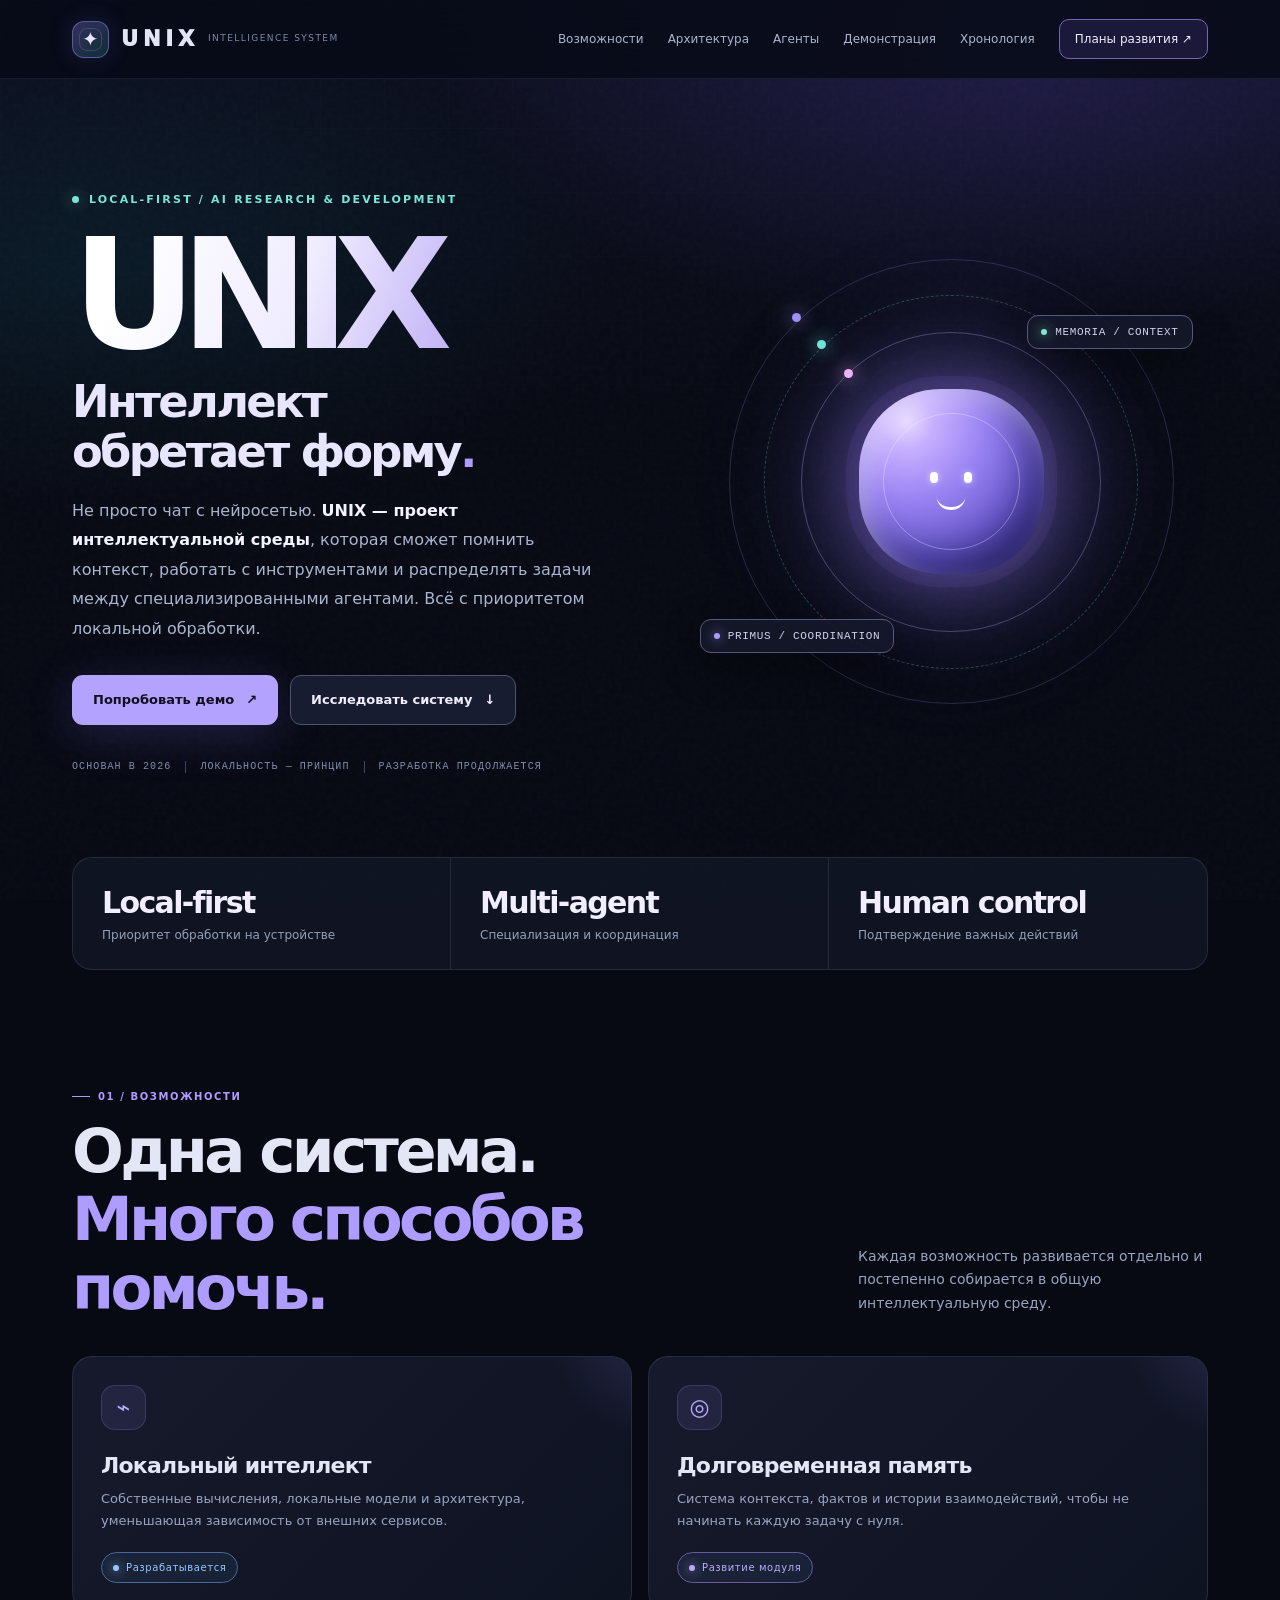
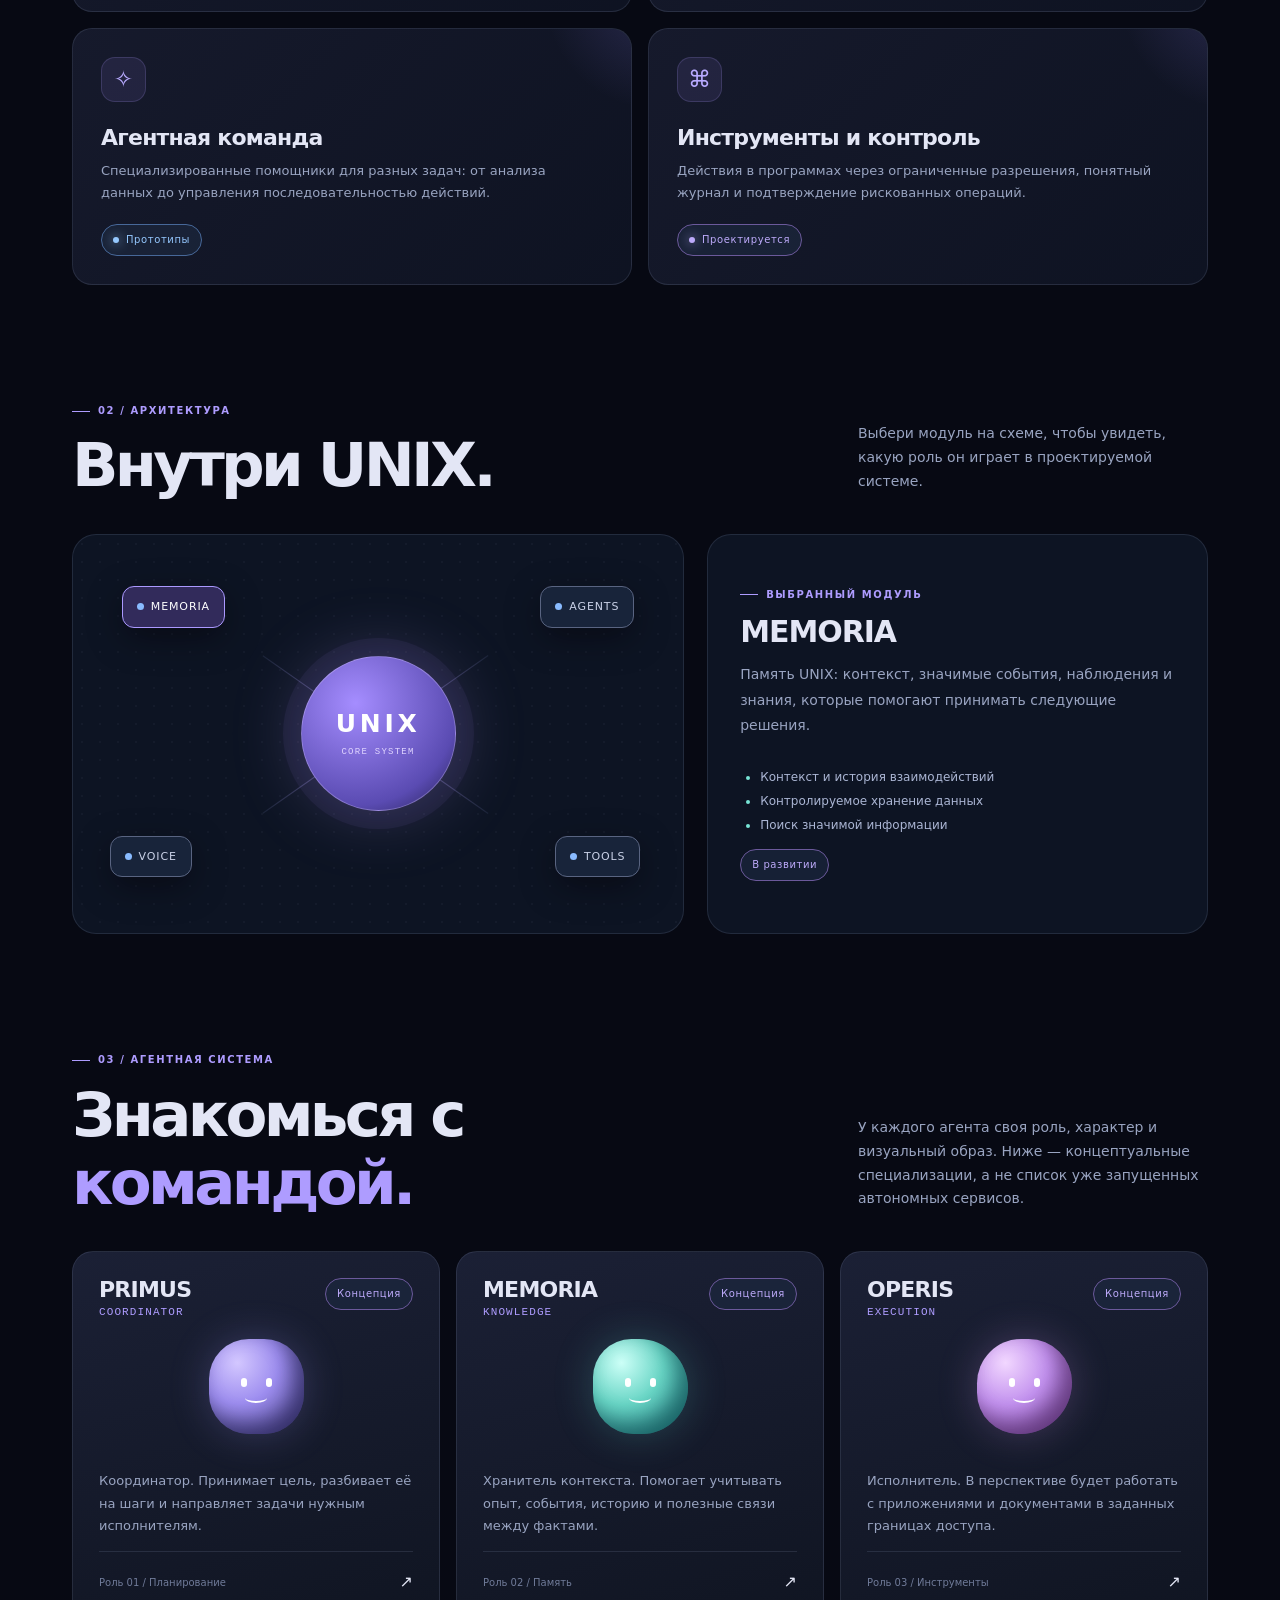
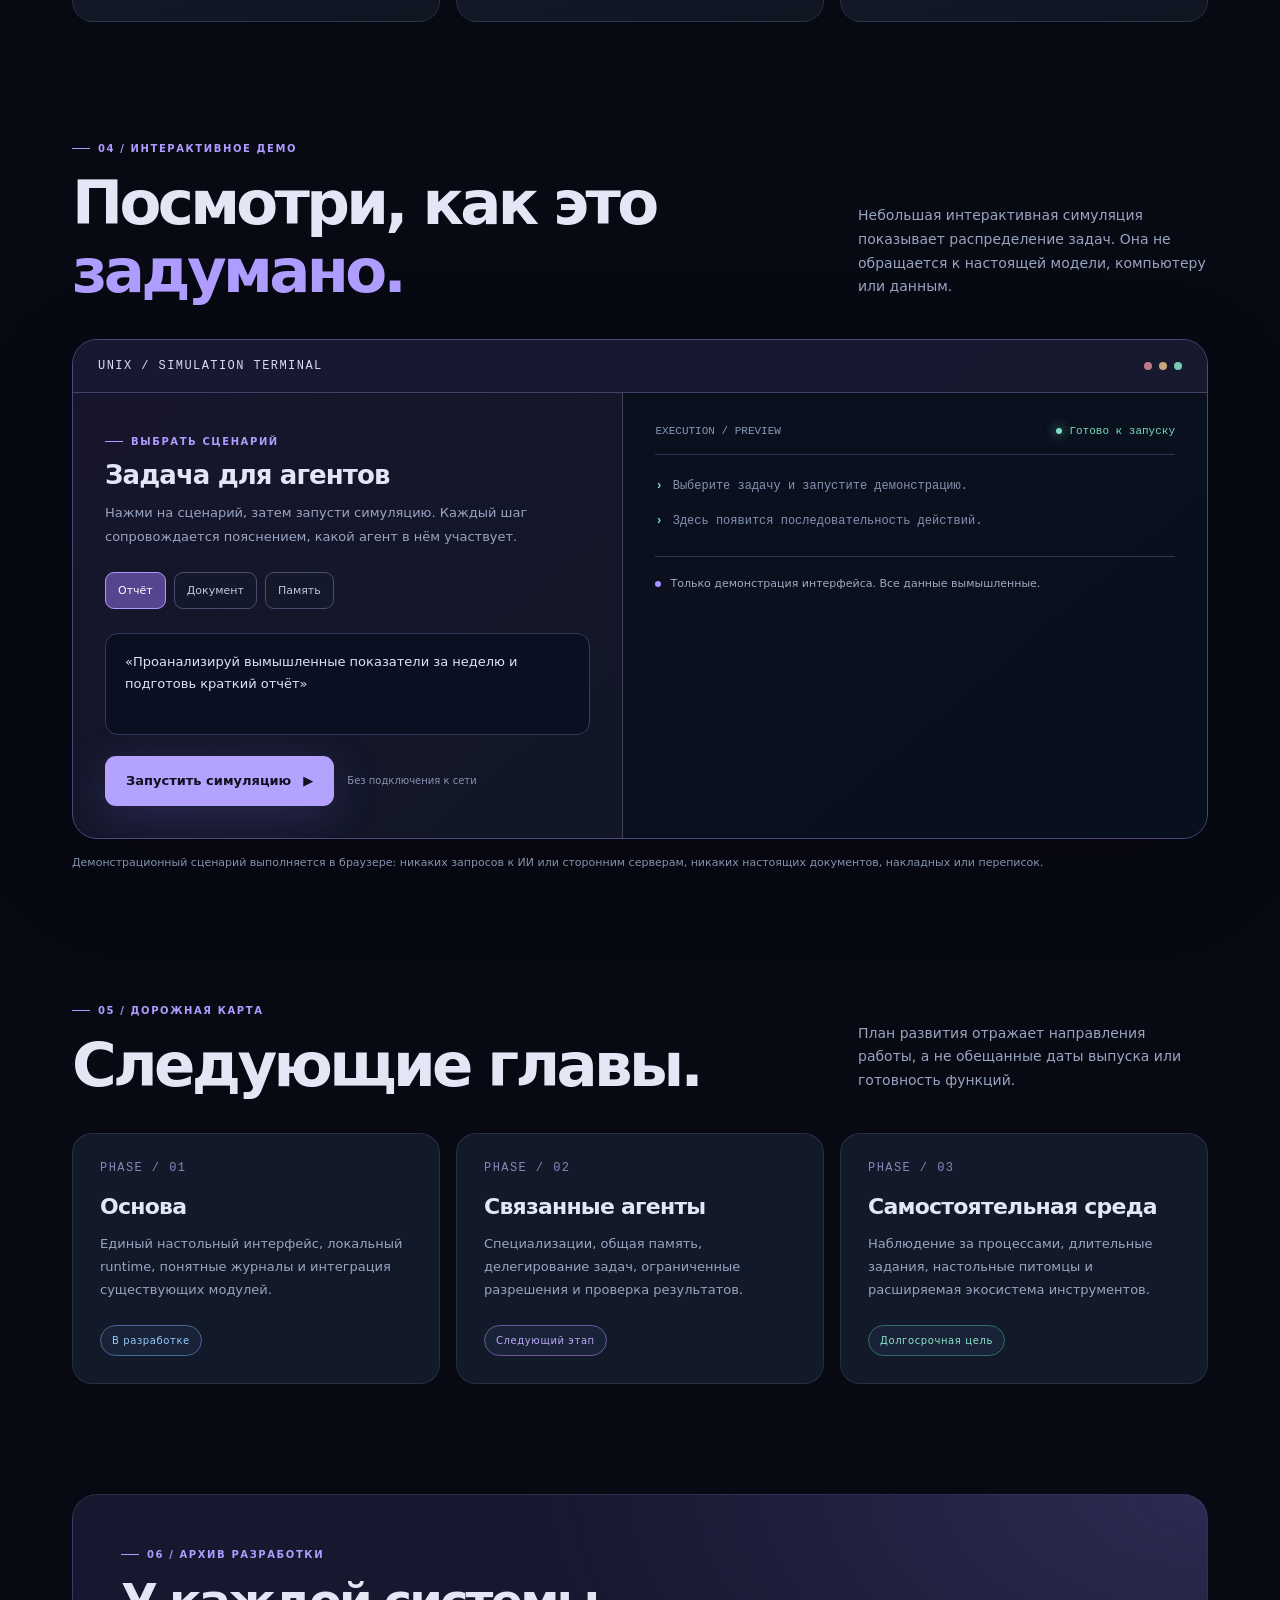
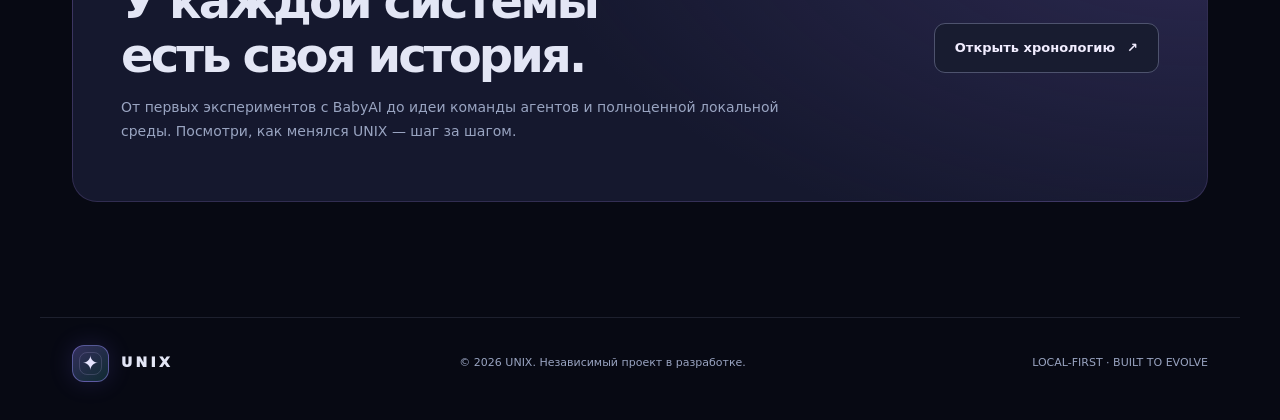
==== commit 08cfc9ab: "feat: redesign UNIX homepage with architecture, agents and demo" ====
--- a/index.html
+++ b/index.html
@@ -4,295 +4,124 @@
 <meta charset="utf-8">
 <meta name="viewport" content="width=device-width, initial-scale=1">
 <meta name="color-scheme" content="dark">
-<meta name="description" content="Интерактивная история разработки UNIX: от BabyAI до локальной платформы агентов.">
-<title>UNIX — хроника разработки · 2026</title>
-<style>
-:root{--bg:#070913;--panel:#111625;--panel2:#151a2b;--line:#2a314a;--text:#f1f2fc;--dim:#a7abc1;--muted:#797f9c;--cyan:#73e9e1;--purple:#9c89ff;--pink:#ffa7df;--max:1180px}
-*{box-sizing:border-box}html{scroll-behavior:smooth;scroll-padding-top:92px}body{margin:0;background:var(--bg);color:var(--text);font-family:Inter,"Segoe UI",Arial,sans-serif;line-height:1.55;overflow-x:hidden}button,input{font:inherit}button{cursor:pointer}a{color:inherit;text-decoration:none}::selection{background:#8871fd77;color:#fff}
-.bg{pointer-events:none;position:fixed;inset:0;z-index:-1;background:radial-gradient(ellipse 48% 38% at 85% 4%,#49388950,transparent 85%),radial-gradient(ellipse 45% 32% at 2% 26%,#194e5740,transparent 95%),linear-gradient(180deg,#0b0d1c 0%,#080a13 42%,#070912 100%)}.bg:after{content:"";position:absolute;inset:0;opacity:.23;background-image:linear-gradient(#68729920 1px,transparent 1px),linear-gradient(90deg,#68729920 1px,transparent 1px);background-size:58px 58px;mask-image:linear-gradient(to bottom,black,transparent 85%)}
-.progress{position:fixed;top:0;left:0;width:0;height:3px;z-index:20;background:linear-gradient(90deg,var(--cyan),var(--purple),var(--pink));box-shadow:0 0 18px #a48affaa;transition:width .1s linear}
-.wrap{max-width:var(--max);margin:0 auto;padding:0 32px}.topbar{height:80px;display:flex;align-items:center;justify-content:space-between;gap:14px;border-bottom:1px solid #ffffff0e}.brand{display:flex;align-items:center;gap:12px}.brand-icon{display:grid;place-items:center;width:38px;height:38px;border:1px solid #a997ff70;border-radius:13px;background:linear-gradient(135deg,#8c7afb44,#2fe0e022);font-size:23px;color:#d7caff;box-shadow:0 0 30px #9f8eff1b}.brand-name{font-weight:900;letter-spacing:.2em;font-size:19px}.brand-tail{color:var(--muted);font-size:10px;letter-spacing:.18em;text-transform:uppercase;margin-left:4px}.top-links{display:flex;gap:25px;align-items:center;color:var(--dim);font-size:13px}.top-links a:hover{color:var(--cyan)}.top-links .github{border:1px solid #56527385;padding:9px 14px;border-radius:12px;color:#f4f1ff;background:#9a8aff12}
-.hero{display:grid;grid-template-columns:1.15fr .85fr;gap:38px;align-items:center;padding-top:95px;padding-bottom:92px;min-height:635px}.eyebrow{display:flex;align-items:center;gap:9px;color:var(--cyan);font-size:12px;font-weight:700;letter-spacing:.21em;text-transform:uppercase}.eyebrow:before{content:"";display:block;width:7px;height:7px;background:var(--cyan);border-radius:50%;box-shadow:0 0 18px var(--cyan)}.hero h1{font-size:clamp(52px,7.3vw,104px);letter-spacing:-.08em;line-height:.99;margin:24px 0 23px;font-weight:850}.hero h1 span{background:linear-gradient(100deg,#fff 3%,#cbc7ff 50%,var(--purple));background-clip:text;-webkit-background-clip:text;color:transparent}.hero-lead{font-size:18px;line-height:1.75;color:#b6b9cf;max-width:610px}.hero-lead strong{font-weight:650;color:#eeeafe}.hero-actions{display:flex;gap:12px;align-items:center;flex-wrap:wrap;margin-top:31px}.primary{display:inline-flex;align-items:center;gap:12px;background:#a58dff;color:#080917;border:0;border-radius:12px;padding:13px 19px;font-weight:800;box-shadow:0 8px 40px #9872ff3b;transition:transform .2s,background .2s}.primary:hover{transform:translateY(-3px);background:#c0adff}.secondary{border:1px solid #606583;background:#12172891;color:#f4f0ff;border-radius:12px;padding:12px 17px;font-size:13px}.secondary:hover{background:#252946}.hero-caption{display:flex;gap:13px;align-items:center;margin-top:32px;color:#8990ad;font-size:11px;letter-spacing:.12em;text-transform:uppercase}.hero-caption .slash{height:16px;width:1px;background:#4e546d}
-.orb-scene{height:405px;position:relative;display:grid;place-items:center;isolation:isolate}.orb-halo{position:absolute;width:340px;height:340px;border-radius:50%;background:radial-gradient(circle,#a588ff35 0%,#695dc510 52%,transparent 72%);filter:blur(16px);animation:breathing 5s ease-in-out infinite}.orbit{position:absolute;border-radius:50%;border:1px solid #9c8cff34;inset:15px;animation:orbit 36s linear infinite}.orbit.two{inset:43px;border-style:dashed;border-color:#63d9e032;animation-duration:25s;animation-direction:reverse}.orbit.three{inset:79px;border-color:#e3a5fd23;animation-duration:18s}.orbit:before{content:"";position:absolute;top:14%;left:17%;width:8px;height:8px;border-radius:50%;background:var(--cyan);box-shadow:0 0 20px var(--cyan)}.orbit.two:before{background:var(--pink);box-shadow:0 0 22px var(--pink)}.orbit.three:before{background:var(--purple);box-shadow:0 0 22px var(--purple)}.orb{height:186px;width:186px;border-radius:48%;background:radial-gradient(circle at 28% 22%,#e5d4ff 0%,#c0aaf7 13%,#8b7af7 38%,#554bb2 74%,#30296a 100%);box-shadow:inset -13px -21px 33px #26215190,inset 6px 9px 19px #fffffe5c,0 0 80px #8b71ff55,0 0 0 8px #9586ff13;display:grid;place-items:center;position:relative;transform:rotate(-6deg);animation:float 5s ease-in-out infinite}.orb:before{content:"";width:100px;height:100px;border:1px solid #ffffff4f;border-radius:50%;position:absolute}.face{color:#fff;font-size:45px;letter-spacing:.1em;font-weight:700;text-shadow:0 2px 6px #5442aa;font-family:"Segoe UI",sans-serif}.orb-label{position:absolute;top:38px;right:0;color:#b6afff;background:#17162c;border:1px solid #555178;border-radius:10px;padding:9px 12px;font-size:11px;font-weight:800;letter-spacing:.1em}.orb-status{position:absolute;bottom:23px;left:0;border:1px solid #4e5a70;color:#bedcd9;background:#101c27ed;box-shadow:0 12px 36px #0006;padding:11px 14px;border-radius:11px;font-size:12px}.orb-status span{display:inline-block;width:7px;height:7px;background:#75d8b8;border-radius:50%;margin-right:7px;box-shadow:0 0 14px #75d8b8}
-.stats{display:grid;grid-template-columns:repeat(3,1fr);gap:1px;border:1px solid #303750;border-radius:20px;overflow:hidden;background:#303750}.stat{padding:27px 29px;background:linear-gradient(150deg,#171b2a,#101421)}.stat .big{font-size:38px;letter-spacing:-.05em;font-weight:850;line-height:1.1}.stat .big em{font-size:15px;font-style:normal;color:var(--purple)}.stat p{font-size:12px;color:#a5aac3;margin:10px 0 0}.section-head{display:flex;justify-content:space-between;align-items:end;gap:20px;padding-top:103px;padding-bottom:27px}.section-kicker{color:var(--purple);font-size:11px;letter-spacing:.24em;font-weight:800;text-transform:uppercase}.section-head h2{margin:8px 0 0;font-size:clamp(28px,4vw,47px);line-height:1.1;letter-spacing:-.055em}.section-note{font-size:13px;color:var(--muted);max-width:280px;text-align:right}
-.tools{display:flex;gap:14px;align-items:center;justify-content:space-between;flex-wrap:wrap;padding-bottom:37px}.filters{display:flex;flex-wrap:wrap;gap:8px}.filter{color:#b1b5cd;background:#151b2b;border:1px solid #313956;border-radius:999px;padding:9px 16px;font-size:12px;transition:.2s}.filter:hover{border-color:#a58dff8c;color:#fff}.filter[aria-pressed="true"]{background:#a38cff;color:#0b0a18;border-color:#bbaaff;font-weight:800}.search{height:41px;min-width:200px;display:flex;align-items:center;gap:8px;border:1px solid #343a56;border-radius:12px;background:#111725;padding:0 14px;color:#818bab}.search input{background:transparent;border:0;outline:0;color:#f7f4ff;min-width:0;width:174px;font-size:12px}.search:focus-within{border-color:#9a88fb}.search input::placeholder{color:#777f99}
-.timeline{position:relative;padding-left:0}.timeline:before{content:"";position:absolute;width:2px;left:187px;top:45px;bottom:26px;background:linear-gradient(180deg,#6365a2 0%,#6e5aaf 52%,#33c5cf 92%,transparent 100%);opacity:.7}.event{position:relative;display:grid;grid-template-columns:160px 1fr;gap:70px;padding:0 0 25px}.event-date{display:flex;flex-direction:column;align-items:flex-end;padding-top:29px;gap:4px;text-align:right;color:#b9bbd5;font-size:12px}.event-num{color:#737a9d;font-size:10px;letter-spacing:.18em;font-weight:800}.rail-node{position:absolute;top:34px;left:180px;height:16px;width:16px;border-radius:50%;background:#141629;border:2px solid #9b89ff;box-shadow:0 0 0 7px #8e79ff18;z-index:2;display:grid;place-items:center}.rail-core{height:5px;width:5px;background:#d7c7ff;border-radius:50%;box-shadow:0 0 12px #a792ff}.event:last-child .rail-node{border-color:var(--cyan);box-shadow:0 0 0 7px #66d7d91c}.event:last-child .rail-core{background:var(--cyan)}.event-card{padding:29px 32px 0;border:1px solid #353b56;border-radius:19px;background:linear-gradient(130deg,#191d30f7 0%,#111524f7 85%);transition:transform .3s,border-color .3s,box-shadow .3s;position:relative;overflow:hidden}.event-card:before{content:"";position:absolute;inset:0 0 auto;height:1px;background:linear-gradient(90deg,#b8a5ff6b,transparent 60%)}.event-card:hover{transform:translateY(-2px);border-color:#8b78df88;box-shadow:0 14px 48px #0003}.card-top{display:flex;justify-content:space-between;align-items:center;gap:12px}.event-category{display:inline-block;color:#b2a3ff;font-size:10px;letter-spacing:.19em;font-weight:850}.event-symbol{font-size:23px;color:var(--cyan);opacity:.88}.event-card h3{font-size:24px;line-height:1.25;letter-spacing:-.04em;margin:8px 0 3px}.event-subtitle{font-size:14px;color:#e2def7;margin:0 0 15px;font-weight:650}.event-description{font-size:13px;line-height:1.78;color:#aab0c8;max-width:760px;margin:0 0 19px}.tags{display:flex;flex-wrap:wrap;gap:8px;margin-bottom:20px}.tag{border:1px solid #424462;background:#7775aa1a;color:#c4c6e0;border-radius:6px;padding:4px 8px;font-size:10px}.details{border-top:1px solid #41455d;--detail-pad:17px}.details summary{list-style:none;display:flex;justify-content:space-between;align-items:center;padding:15px 0 16px;color:#cbc4ff;font-weight:700;font-size:12px;cursor:pointer;user-select:none}.details summary::-webkit-details-marker{display:none}.details summary:hover{color:#fff}.summary-plus{font-size:21px;font-weight:400;transition:transform .2s}.details[open] .summary-plus{transform:rotate(45deg)}.details-content{padding-bottom:22px;animation:detailsin .2s ease}.details-content ul{margin:0 0 18px;padding-left:19px;color:#bdc0d2;font-size:12px;line-height:1.8}.details-content li{padding-left:5px;margin:4px 0}.details-content li::marker{color:var(--cyan)}.details-content blockquote{margin:0;padding:12px 17px;border-left:2px solid var(--purple);background:#977aff12;color:#d8d0ff;font-size:13px;font-style:italic}.source-link{display:inline-block;font-size:12px;color:var(--cyan);margin-top:16px;font-weight:700}.source-link:hover{text-decoration:underline}.hidden{display:none!important}.empty{border:1px dashed #616587;border-radius:14px;padding:42px;text-align:center;color:#a9acc2;margin-left:230px}.reveal{opacity:0;transform:translateY(16px);transition:opacity .6s,transform .6s}.reveal.is-visible{opacity:1;transform:none}
-.vision{margin-top:95px;position:relative;overflow:hidden;border:1px solid #3c3a66;border-radius:25px;background:radial-gradient(ellipse 70% 100% at 82% 0%,#68539e3b,transparent),linear-gradient(110deg,#1c1a37,#121725);padding:45px 48px}.vision-kicker{color:var(--cyan);font-size:11px;font-weight:800;letter-spacing:.2em}.vision h2{font-size:clamp(29px,4vw,48px);letter-spacing:-.05em;max-width:700px;line-height:1.14;margin:13px 0 12px}.vision>p{font-size:14px;color:#bdbbd8;max-width:710px}.future-grid{display:grid;grid-template-columns:repeat(2,minmax(0,1fr));gap:13px;margin-top:32px}.future-card{padding:22px;border:1px solid #5b58764d;background:#0c112a80;border-radius:14px;transition:border-color .2s}.future-card:hover{border-color:#a590ff99}.future-number{font-size:12px;color:#a6eae5;letter-spacing:.14em;font-weight:800}.future-card h3{font-size:16px;margin:6px 0 8px}.future-card p{color:#aeb1ca;font-size:12px;line-height:1.75;margin:0}
-.note{margin:45px 0 65px;padding:22px 26px;border-radius:16px;background:#101726;border:1px solid #2b3547;display:flex;align-items:flex-start;gap:18px}.note-icon{font-size:23px;color:var(--cyan)}.note strong{font-size:13px}.note p{color:#a4aac2;font-size:12px;line-height:1.7;margin:5px 0 0}.footer{display:flex;align-items:center;justify-content:space-between;gap:15px;border-top:1px solid #ffffff1a;padding:30px 0 44px;font-size:11px;color:#878ba7}.footer b{letter-spacing:.23em;font-weight:900;color:#bdb2f7}.back-top{border:1px solid #3f4565;border-radius:8px;padding:9px 12px;background:#141828;color:#dad5f3}.back-top:hover{background:#20253d}
-@keyframes float{50%{transform:translateY(-13px) rotate(5deg)}}@keyframes orbit{to{transform:rotate(360deg)}}@keyframes breathing{50%{opacity:.6;transform:scale(1.06)}}@keyframes detailsin{from{opacity:0;transform:translateY(-6px)}to{opacity:1;transform:none}}
-@media(max-width:850px){.top-links{gap:12px}.hero{grid-template-columns:1fr;padding-top:70px;padding-bottom:38px}.orb-scene{height:290px;max-width:400px;width:100%;margin:auto}.orbit{inset:0 55px}.orbit.two{inset:26px 80px}.orbit.three{inset:50px 107px}.orb{width:150px;height:150px}.orb:before{width:80px;height:80px}.orb-label{right:15px}.orb-status{left:12px}.timeline:before{left:112px}.event{grid-template-columns:88px 1fr;gap:48px}.rail-node{left:105px}.empty{margin-left:145px}.section-head{padding-top:75px}}
-@media(max-width:600px){.wrap{padding:0 18px}.topbar{height:66px}.brand-name{font-size:16px}.brand-tail{display:none}.top-links a:first-child{display:none}.top-links{gap:8px}.top-links .github{padding:7px 10px;font-size:11px}.hero{padding-top:64px;gap:10px;min-height:auto}.hero h1{font-size:54px}.hero-lead{font-size:15px}.hero-caption{font-size:9px;gap:9px}.orb-scene{height:295px}.stats{grid-template-columns:1fr 1fr}.stat{padding:18px}.stat:last-child{grid-column:1/-1}.stat .big{font-size:29px}.section-head{display:block}.section-note{text-align:left;margin-top:11px}.tools{align-items:stretch}.filters{gap:6px}.filter{font-size:11px;padding:7px 11px}.search{width:100%}.search input{width:100%;flex:1}.timeline:before{left:9px;top:30px}.event{grid-template-columns:1fr;gap:8px;padding-left:29px;padding-bottom:20px}.event-date{align-items:flex-start;text-align:left;padding-top:0;flex-direction:row;align-items:center;font-size:11px;gap:12px}.rail-node{left:2px;top:2px;height:16px;width:16px}.event-card{padding:20px 20px 0;border-radius:15px}.event-card h3{font-size:20px}.event-description{font-size:12px}.empty{margin-left:28px;padding:25px}.vision{padding:27px 21px;margin-top:70px}.future-grid{grid-template-columns:1fr}.note{padding:19px}.footer{flex-wrap:wrap}.section-head h2{font-size:36px}}
-@media(prefers-reduced-motion:reduce){*,*:before,*:after{scroll-behavior:auto!important;animation:none!important;transition:none!important}.reveal{opacity:1;transform:none}}
-@media print{.bg,.progress,.tools,.hero-actions,.top-links,.orbit,.orb-halo,.orb-scene,.back-top{display:none!important}html{color-scheme:light}body{background:#fff;color:#111} .hero{min-height:auto;padding:25px 0}.hero h1 span{color:#111!important}.event-card,.future-card,.stat,.vision{background:#fff;border:1px solid #aaa;color:#111}.event-description,.event-subtitle,.event-date,.stat p,.future-card p,.vision>p{color:#333}.reveal{opacity:1;transform:none}.timeline:before{background:#888}.event{break-inside:avoid}.details-content{display:block}.footer{color:#444}}
-
-/* UNIX cinematic intro; no network, images or external libraries */
-.boot-screen{position:fixed;inset:0;z-index:9999;background:radial-gradient(ellipse 75% 70% at 50% 45%,#25204f 0%,#0b0d1d 60%,#050611 100%);display:none;align-items:center;justify-content:center;color:#f5f2ff;isolation:isolate;overflow:hidden;opacity:1;transition:opacity .55s ease,visibility .55s ease}
-html.boot-on .boot-screen:not([hidden]){display:flex}
-html.boot-on body{overflow:hidden}
-.boot-screen[hidden]{display:none!important}
-.boot-screen.is-leaving{opacity:0;visibility:hidden;pointer-events:none}
-.boot-screen:before{content:"";position:absolute;inset:-20%;background-image:linear-gradient(#8a82bd14 1px,transparent 1px),linear-gradient(90deg,#8a82bd14 1px,transparent 1px);background-size:58px 58px;mask-image:radial-gradient(ellipse,black,transparent 75%);transform:perspective(800px) rotateX(20deg);animation:boot-grid 6s ease-in-out infinite alternate}
-.boot-screen:after{content:"";position:absolute;inset:0;background:linear-gradient(110deg,transparent 25%,#bea2ff09 50%,transparent 75%);animation:boot-scan 3.2s linear infinite;pointer-events:none}
-.boot-bar{position:absolute;top:clamp(18px,4vh,40px);left:clamp(18px,5vw,70px);right:clamp(18px,5vw,70px);z-index:2;display:flex;align-items:center;justify-content:space-between;gap:20px}
-.boot-mark{display:flex;align-items:center;gap:12px}.boot-mark-icon{width:38px;height:38px;display:grid;place-items:center;border:1px solid #a69cf584;border-radius:11px;background:#8575f330;color:#e3dcff;font-size:22px}
-.boot-mark strong{display:block;font-size:12px;letter-spacing:.22em}.boot-mark small{display:block;color:#9b9fbc;font:10px Consolas,monospace;letter-spacing:.12em;margin-top:4px}
-.boot-skip,.boot-replay{cursor:pointer;border:1px solid #655d8d;background:#1b1a32;color:#e3d9ff;border-radius:999px;padding:10px 16px;font-size:11px;font-weight:700;letter-spacing:.06em}
-.boot-skip:hover,.boot-skip:focus-visible,.boot-replay:hover,.boot-replay:focus-visible{background:#353057;border-color:#c5b6ff;outline-offset:3px}
-.boot-replay{padding:8px 12px;color:#d5c9fa;white-space:nowrap}
-.boot-center{z-index:2;position:relative;text-align:center;width:min(560px,calc(100vw - 38px));display:flex;flex-direction:column;align-items:center;margin-top:-16px}
-.boot-orbit{position:relative;width:230px;height:230px;display:grid;place-items:center}
-.boot-orbit-ring{position:absolute;inset:5px;border:1px solid #ad9aff7c;border-radius:50%;animation:boot-spin 11s linear infinite}
-.boot-orbit-ring:nth-child(2){inset:27px;border-style:dashed;border-color:#74eae380;animation-direction:reverse;animation-duration:8s}
-.boot-orbit-ring:nth-child(3){inset:48px;border-color:#f5baff73;animation-duration:15s}
-.boot-orbit-ring:before{content:"";position:absolute;top:14%;left:14%;width:7px;height:7px;border-radius:50%;background:#94eae1;box-shadow:0 0 18px #79faf0}
-.boot-orbit-ring:nth-child(2):before{background:#e9b1ff;box-shadow:0 0 17px #e9b1ff}
-.boot-orb{width:122px;height:122px;display:grid;place-items:center;border-radius:44%;background:radial-gradient(circle at 28% 22%,#e6d4ff,#aa8bf5 33%,#6d54cf 69%,#31255c);box-shadow:inset 7px 8px 20px #ffffff5e,inset -10px -17px 32px #22185385,0 0 70px #9376ee75;animation:boot-pulse 2.6s ease-in-out infinite}
-.boot-orb span{font-size:33px;color:white;text-shadow:0 2px 7px #403085}
-.boot-kicker{color:#8df3e7;font:11px Consolas,monospace;letter-spacing:.22em;text-transform:uppercase}
-.boot-title{font-size:clamp(75px,16vw,145px);font-weight:900;letter-spacing:-.09em;line-height:1;margin:7px 0;background:linear-gradient(110deg,#fff 20%,#e0d3ff 52%,#9b88fb 90%);background-clip:text;-webkit-background-clip:text;color:transparent;animation:boot-arrive 1s ease-out both}
-.boot-sub{color:#b8b9d0;font-size:12px;letter-spacing:.26em;text-transform:uppercase;margin-bottom:35px}
-.boot-terminal{width:min(470px,100%);border:1px solid #57547c;background:#0f1124dc;border-radius:14px;text-align:left;padding:17px 19px;box-shadow:0 16px 55px #0007}
-.boot-terminal-top{color:#9499ba;font:10px Consolas,monospace;letter-spacing:.1em;display:flex;align-items:center;gap:8px}
-.boot-led{width:6px;height:6px;border-radius:50%;background:#74e5c9;box-shadow:0 0 13px #74e5c9;animation:boot-blink 1s ease-in-out infinite alternate}
-.boot-status{font:13px Consolas,monospace;min-height:24px;color:#f3f5ff;margin:17px 0}
-.boot-status:after{content:"▌";color:#80eae7;animation:boot-cursor .65s step-end infinite}
-.boot-track{height:4px;background:#373b5b;border-radius:999px;overflow:hidden}.boot-fill{height:100%;width:0%;background:linear-gradient(90deg,#6eeadd,#9f89fd,#e8b7fd);box-shadow:0 0 19px #ad93ff;border-radius:999px}
-.boot-footer{position:absolute;z-index:2;left:clamp(18px,5vw,70px);right:clamp(18px,5vw,70px);bottom:clamp(20px,4vh,40px);display:flex;justify-content:space-between;gap:15px;color:#858baa;font:10px Consolas,monospace;letter-spacing:.09em}
-@keyframes boot-grid{to{transform:perspective(800px) rotateX(20deg) translateY(-30px)}}
-@keyframes boot-scan{from{transform:translateX(-130%)}to{transform:translateX(130%)}}
-@keyframes boot-spin{to{transform:rotate(360deg)}}
-@keyframes boot-pulse{50%{transform:scale(1.07);filter:brightness(1.1)}}
-@keyframes boot-arrive{from{opacity:0;transform:translateY(24px);filter:blur(8px)}to{opacity:1;transform:translateY(0);filter:blur(0)}}
-@keyframes boot-blink{to{opacity:.35}}@keyframes boot-cursor{50%{opacity:0}}
-@media(max-width:600px){.boot-orbit{width:188px;height:188px}.boot-orb{width:110px;height:110px}.boot-sub{letter-spacing:.14em;margin-bottom:23px}.boot-footer span:last-child{display:none}.boot-mark small{display:none}.boot-terminal{padding:15px}.boot-center{margin-top:0}}
-@media(prefers-reduced-motion:reduce){.boot-screen{display:none!important}.boot-screen *,.boot-screen:before,.boot-screen:after{animation:none!important;transition:none!important}}
-@media print{.boot-screen,.boot-replay{display:none!important}}
-
-</style>
-<script>(function(){if(!window.matchMedia('(prefers-reduced-motion: reduce)').matches){document.documentElement.classList.add('boot-on');setTimeout(function(){document.documentElement.classList.remove('boot-on');},6500);}})();</script>
+<meta name="theme-color" content="#080b17">
+<meta name="description" content="UNIX — развивающаяся локальная интеллектуальная система с памятью, инструментами и специализированными ИИ-агентами. Архитектура, демонстрации и история проекта.">
+<meta http-equiv="Content-Security-Policy" content="default-src 'self'; script-src 'self'; style-src 'self'; img-src 'self' data:; connect-src 'none'; object-src 'none'; base-uri 'self'">
+<title>UNIX — Интеллект обретает форму</title>
+<link rel="stylesheet" href="./styles.css">
+<script src="./app.js" defer></script>
 </head>
 <body>
-<div id="unixBoot" class="boot-screen" role="dialog" aria-modal="true" aria-label="Вступительная анимация UNIX">
- <div class="boot-bar"><div class="boot-mark"><div class="boot-mark-icon" aria-hidden="true">✦</div><div><strong>UNIX / DEVELOPMENT</strong><small>SYSTEM CHRONICLE · 2026</small></div></div><button id="bootSkip" class="boot-skip" type="button">Пропустить ↗</button></div>
- <div class="boot-center"><div class="boot-orbit" aria-hidden="true"><span class="boot-orbit-ring"></span><span class="boot-orbit-ring"></span><span class="boot-orbit-ring"></span><div class="boot-orb"><span>• ᴗ •</span></div></div>
- <div class="boot-kicker">The evolution of an intelligence</div><div class="boot-title">UNIX</div><div class="boot-sub">Development Chronicle / 2026</div>
- <div class="boot-terminal"><div class="boot-terminal-top"><span class="boot-led"></span>SYSTEM STARTUP / LOCAL-FIRST</div><div class="boot-status" id="bootStatus" role="status" aria-live="polite">Инициализация UNIX…</div><div class="boot-track" aria-hidden="true"><div id="bootFill" class="boot-fill"></div></div></div></div>
- <div class="boot-footer"><span>ESC — ПРОПУСТИТЬ</span><span>PRIMUS · MEMORIA · AGENTS</span></div>
-</div>
-<div class="bg" aria-hidden="true"></div><div class="progress" id="scrollProgress" aria-hidden="true"></div>
-<div class="wrap">
-<header class="topbar" id="top">
-  <a class="brand" href="#top" aria-label="UNIX — наверх"><span class="brand-icon">✦</span><span class="brand-name">UNIX</span><span class="brand-tail">development archive</span></a>
-  <nav class="top-links" aria-label="Навигация"><button id="bootReplay" type="button" class="boot-replay" title="Повторить заставку UNIX">↻ Интро</button><a href="#history">Хронология</a><a href="#vision">Будущее</a><a class="github" href="https://github.com/philip377/BabyAI-Core" target="_blank" rel="noopener noreferrer">GitHub ↗</a></nav>
+<div class="site-backdrop" aria-hidden="true"></div><div class="noise" aria-hidden="true"></div>
+<header class="site-header">
+  <div class="wrap header-inner">
+    <a class="logo" href="./index.html" aria-label="UNIX — главная"><span class="logo-mark" aria-hidden="true">✦</span><span class="logo-word">UNIX</span><span class="logo-caption">intelligence system</span></a>
+    <button class="nav-toggle" type="button" aria-label="Открыть меню" aria-controls="siteNav" aria-expanded="false">☰ Меню</button>
+    <nav id="siteNav" class="nav" aria-label="Навигация">
+      <a href="#about">Возможности</a><a href="#architecture">Архитектура</a><a href="#agents">Агенты</a><a href="#demonstration">Демонстрация</a><a href="./history.html">Хронология</a><a class="nav-cta" href="#roadmap">Планы развития ↗</a>
+    </nav>
+  </div>
 </header>
 <main>
-  <section class="hero" aria-labelledby="page-title">
-    <div>
-      <div class="eyebrow">Хроника создания · 2026</div>
-      <h1 id="page-title">История<br><span>UNIX.</span></h1>
-      <p class="hero-lead">Когда-то это был эксперимент с локальным ИИ под названием <strong>BabyAI</strong>. Теперь — проект собственной интеллектуальной системы: с памятью, голосом, инструментами и командой специализированных агентов.</p>
-      <div class="hero-actions"><a class="primary" href="#history">Исследовать историю <span aria-hidden="true">↓</span></a><a class="secondary" href="#vision">Что дальше ↗</a></div>
-      <div class="hero-caption"><span>12.08.2026</span><span class="slash"></span><span>04.11.2026</span><span class="slash"></span><span>От идеи — к действию</span></div>
+  <section class="wrap hero" aria-labelledby="mainTitle">
+    <div class="hero-copy">
+      <div class="eyebrow">Local-first / AI research & development</div>
+      <h1 id="mainTitle">UNIX</h1>
+      <div class="hero-title-sub">Интеллект<br>обретает форму<span class="accent">.</span></div>
+      <p class="hero-lead">Не просто чат с нейросетью. <strong>UNIX — проект интеллектуальной среды</strong>, которая сможет помнить контекст, работать с инструментами и распределять задачи между специализированными агентами. Всё с приоритетом локальной обработки.</p>
+      <div class="button-row"><a class="btn btn-primary" href="#demonstration">Попробовать демо <span aria-hidden="true">↗</span></a><a class="btn btn-secondary" href="#architecture">Исследовать систему <span aria-hidden="true">↓</span></a></div>
+      <div class="hero-meta"><span>Основан в 2026</span><b aria-hidden="true"></b><span>Локальность — принцип</span><b aria-hidden="true"></b><span>Разработка продолжается</span></div>
     </div>
-    <div class="orb-scene" aria-label="Декоративная визуализация виртуального агента UNIX" role="img">
-      <div class="orb-halo"></div><div class="orbit"></div><div class="orbit two"></div><div class="orbit three"></div>
-      <div class="orb"><div class="face" aria-hidden="true">• ᴗ •</div></div>
-      <div class="orb-label">GINGER / AGENT 01</div><div class="orb-status"><span></span>ЭВОЛЮЦИЯ ПРОДОЛЖАЕТСЯ</div>
+    <div class="core-stage" role="img" aria-label="Анимированное ядро UNIX с орбитами, символизирующими память, инструменты и агентов">
+      <div class="stage-grid"></div><div class="core-glow"></div><div class="ring r1"></div><div class="ring r2"></div><div class="ring r3"></div>
+      <div class="core"><div class="core-face"><span class="eye"></span><span class="eye"></span><span class="smile"></span></div></div>
+      <div class="stage-label top">MEMORIA / CONTEXT</div><div class="stage-label bottom">PRIMUS / COORDINATION</div>
     </div>
   </section>
-  <section class="stats" aria-label="Проект в цифрах">
-    <div class="stat"><div class="big">11 <em>этапов</em></div><p>От Genesis до питомца Ginger</p></div>
-    <div class="stat"><div class="big">3 <em>направления</em></div><p>Ядро · интерфейс · агенты</p></div>
-    <div class="stat"><div class="big">∞ <em>возможностей</em></div><p>Разработка продолжается</p></div>
+  <div class="wrap">
+    <div class="snapshot" aria-label="Принципы проекта">
+      <div><strong>Local-first</strong><p>Приоритет обработки на устройстве</p></div>
+      <div><strong>Multi-agent</strong><p>Специализация и координация</p></div>
+      <div><strong>Human control</strong><p>Подтверждение важных действий</p></div>
+    </div>
+  </div>
+
+  <section class="wrap section" id="about">
+    <div class="section-head"><div><div class="label">01 / Возможности</div><h2>Одна система.<br><span class="accent">Много способов помочь.</span></h2></div><p>Каждая возможность развивается отдельно и постепенно собирается в общую интеллектуальную среду.</p></div>
+    <div class="cap-grid">
+      <article class="feature"><div class="feature-icon" aria-hidden="true">⌁</div><h3>Локальный интеллект</h3><p>Собственные вычисления, локальные модели и архитектура, уменьшающая зависимость от внешних сервисов.</p><span class="pill prototype"><span class="dot"></span>Разрабатывается</span></article>
+      <article class="feature"><div class="feature-icon" aria-hidden="true">◎</div><h3>Долговременная память</h3><p>Система контекста, фактов и истории взаимодействий, чтобы не начинать каждую задачу с нуля.</p><span class="pill plan"><span class="dot"></span>Развитие модуля</span></article>
+      <article class="feature"><div class="feature-icon" aria-hidden="true">✧</div><h3>Агентная команда</h3><p>Специализированные помощники для разных задач: от анализа данных до управления последовательностью действий.</p><span class="pill prototype"><span class="dot"></span>Прототипы</span></article>
+      <article class="feature"><div class="feature-icon" aria-hidden="true">⌘</div><h3>Инструменты и контроль</h3><p>Действия в программах через ограниченные разрешения, понятный журнал и подтверждение рискованных операций.</p><span class="pill plan"><span class="dot"></span>Проектируется</span></article>
+    </div>
   </section>
-  <section id="history" aria-labelledby="history-title">
-   <div class="section-head"><div><div class="section-kicker">/ LOGBOOK — DEVELOPMENT</div><h2 id="history-title">Хронология проекта</h2></div><p class="section-note">11 вех развития. Нажми «Подробнее», чтобы заглянуть внутрь каждого этапа.</p></div>
-   <div class="tools"><div class="filters" role="group" aria-label="Фильтр этапов"><button class="filter" data-filter="all" aria-pressed="true">Все события</button><button class="filter" data-filter="core" aria-pressed="false">Ядро</button><button class="filter" data-filter="interface" aria-pressed="false">Интерфейс</button><button class="filter" data-filter="agents" aria-pressed="false">Агенты</button><button class="filter" data-filter="story" aria-pressed="false">Повороты</button></div><label class="search" aria-label="Поиск по этапам"><span aria-hidden="true">⌕</span><input id="searchInput" type="search" placeholder="Найти этап..." autocomplete="off"></label></div>
-   <div class="timeline" id="timeline">
-  <article id="event-01" class="event reveal" data-kind="core" data-search="genesis начало babyai первая архитектура локального помощника: собственное ядро, память, командный интерфейс и идея ии, который работает на твоём компьютере. babyai-core primus memoria sqlite">
-       <div class="rail-node" aria-hidden="true"><span class="rail-core"></span></div>
-       <div class="event-date"><span class="event-num">01</span><span>12 августа</span></div>
-       <div class="event-card">
-        <div class="card-top"><span class="event-category">ЯДРО</span><span class="event-symbol" aria-hidden="true">✦</span></div>
-        <h3>GENESIS</h3><p class="event-subtitle">Начало BabyAI</p>
-        <p class="event-description">Первая архитектура локального помощника: собственное ядро, память, командный интерфейс и идея ИИ, который работает на твоём компьютере.</p>
-        <div class="tags"><span class="tag">BabyAI-Core</span><span class="tag">PRIMUS</span><span class="tag">MEMORIA</span><span class="tag">SQLite</span></div>
-        <details class="details"><summary>Подробнее об этапе <span class="summary-plus" aria-hidden="true">+</span></summary><div class="details-content"><ul><li>Создан фундамент BabyAI-Core и базовые контуры PRIMUS.</li><li>MEMORIA получает роль долговременной памяти.</li><li>Появляется подход: небольшие изменения и обязательная проверка.</li></ul><blockquote>«Сначала — помощник для себя. Позже — целая экосистема.»</blockquote></div></details>
-       </div>
+
+  <section class="wrap section" id="architecture">
+    <div class="section-head"><div><div class="label">02 / Архитектура</div><h2>Внутри UNIX.</h2></div><p>Выбери модуль на схеме, чтобы увидеть, какую роль он играет в проектируемой системе.</p></div>
+    <div class="architecture">
+      <div class="architecture-map" aria-label="Интерактивная схема архитектуры UNIX">
+        <div class="arch-line l1" aria-hidden="true"></div><div class="arch-line l2" aria-hidden="true"></div>
+        <div class="node-hub" aria-hidden="true"><b>UNIX</b><small>CORE SYSTEM</small></div>
+        <button class="node" data-node="memory" aria-pressed="true" type="button">MEMORIA</button>
+        <button class="node" data-node="agents" aria-pressed="false" type="button">AGENTS</button>
+        <button class="node" data-node="voice" aria-pressed="false" type="button">VOICE</button>
+        <button class="node" data-node="tools" aria-pressed="false" type="button">TOOLS</button>
+      </div>
+      <article class="architecture-description" aria-live="polite">
+        <div class="label">Выбранный модуль</div><h3 id="moduleName">MEMORIA</h3>
+        <p id="moduleDescription">Память UNIX: контекст, значимые события, наблюдения и знания, которые помогают принимать следующие решения.</p>
+        <ul id="modulePoints"><li>Контекст и история взаимодействий</li><li>Контролируемое хранение данных</li><li>Поиск значимой информации</li></ul>
+        <span id="moduleBadge" class="pill plan">В развитии</span>
       </article>
-<article id="event-02" class="event reveal" data-kind="core" data-search="когнитивный каркас из отдельных функций — в систему проект обрастает механизмами наблюдения, инструментами, разрешениями и контуром выполнения агентских действий. observer agent loop permissions">
-       <div class="rail-node" aria-hidden="true"><span class="rail-core"></span></div>
-       <div class="event-date"><span class="event-num">02</span><span>12–15 августа</span></div>
-       <div class="event-card">
-        <div class="card-top"><span class="event-category">ЯДРО</span><span class="event-symbol" aria-hidden="true">◎</span></div>
-        <h3>КОГНИТИВНЫЙ КАРКАС</h3><p class="event-subtitle">Из отдельных функций — в систему</p>
-        <p class="event-description">Проект обрастает механизмами наблюдения, инструментами, разрешениями и контуром выполнения агентских действий.</p>
-        <div class="tags"><span class="tag">Observer</span><span class="tag">Agent Loop</span><span class="tag">Permissions</span></div>
-        <details class="details"><summary>Подробнее об этапе <span class="summary-plus" aria-hidden="true">+</span></summary><div class="details-content"><ul><li>Разделение ответственности между ядром и инструментами.</li><li>Контроль действий через разрешения вместо неограниченного доступа.</li><li>Первые контуры самостоятельного выполнения задач.</li></ul><blockquote>«Интеллект — это не только ответ, но и контролируемое действие.»</blockquote></div></details>
-       </div>
-      </article>
-<article id="event-03" class="event reveal" data-kind="core" data-search="локальный интеллект работать без зависимости от облака тестирование локального runtime, производительности и запуска моделей на доступном железе. цель — реальный офлайн-помощник, а не веб-оболочка. qwen3-8b vulkan rtx 2060 super runtime">
-       <div class="rail-node" aria-hidden="true"><span class="rail-core"></span></div>
-       <div class="event-date"><span class="event-num">03</span><span>15–25 августа</span></div>
-       <div class="event-card">
-        <div class="card-top"><span class="event-category">ЯДРО</span><span class="event-symbol" aria-hidden="true">⌁</span></div>
-        <h3>ЛОКАЛЬНЫЙ ИНТЕЛЛЕКТ</h3><p class="event-subtitle">Работать без зависимости от облака</p>
-        <p class="event-description">Тестирование локального runtime, производительности и запуска моделей на доступном железе. Цель — реальный офлайн-помощник, а не веб-оболочка.</p>
-        <div class="tags"><span class="tag">Qwen3-8B</span><span class="tag">Vulkan</span><span class="tag">RTX 2060 SUPER</span><span class="tag">Runtime</span></div>
-        <details class="details"><summary>Подробнее об этапе <span class="summary-plus" aria-hidden="true">+</span></summary><div class="details-content"><ul><li>Эксперименты с локальными моделями и диагностикой задержек.</li><li>Поиск конфигурации для ПК с ограниченными ресурсами.</li><li>Начало пути к переносимой Windows-сборке.</li></ul><blockquote>«Локальность становится принципом проекта, а не дополнительной опцией.»</blockquote></div></details>
-       </div>
-      </article>
-<article id="event-04" class="event reveal" data-kind="interface" data-search="голос и поток unix начинает разговаривать появляются потоковая выдача ответов, отмена генерации, голосовой ввод и подготовка к более естественному диалогу. stt vad streaming latency">
-       <div class="rail-node" aria-hidden="true"><span class="rail-core"></span></div>
-       <div class="event-date"><span class="event-num">04</span><span>25 августа — 3 сентября</span></div>
-       <div class="event-card">
-        <div class="card-top"><span class="event-category">ИНТЕРФЕЙС</span><span class="event-symbol" aria-hidden="true">◉</span></div>
-        <h3>ГОЛОС И ПОТОК</h3><p class="event-subtitle">UNIX начинает разговаривать</p>
-        <p class="event-description">Появляются потоковая выдача ответов, отмена генерации, голосовой ввод и подготовка к более естественному диалогу.</p>
-        <div class="tags"><span class="tag">STT</span><span class="tag">VAD</span><span class="tag">Streaming</span><span class="tag">Latency</span></div>
-        <details class="details"><summary>Подробнее об этапе <span class="summary-plus" aria-hidden="true">+</span></summary><div class="details-content"><ul><li>Потоковый вывод первых фрагментов ответа.</li><li>Эксперименты с распознаванием речи и детектором голоса.</li><li>Диагностика времени ответа и обработка отмены.</li></ul><blockquote>«Ассистент должен ощущаться живым, а не задумчивым терминалом.»</blockquote></div></details>
-       </div>
-      </article>
-<article id="event-05" class="event reveal" data-kind="interface" data-search="первый облик десктопный интерфейс unix winui-оболочка получает навигацию, рабочую область, компактный orb и привычные элементы настольной программы. winui orb навигация чаты">
-       <div class="rail-node" aria-hidden="true"><span class="rail-core"></span></div>
-       <div class="event-date"><span class="event-num">05</span><span>4–7 сентября</span></div>
-       <div class="event-card">
-        <div class="card-top"><span class="event-category">ИНТЕРФЕЙС</span><span class="event-symbol" aria-hidden="true">▣</span></div>
-        <h3>ПЕРВЫЙ ОБЛИК</h3><p class="event-subtitle">Десктопный интерфейс UNIX</p>
-        <p class="event-description">WinUI-оболочка получает навигацию, рабочую область, компактный ORB и привычные элементы настольной программы.</p>
-        <div class="tags"><span class="tag">WinUI</span><span class="tag">ORB</span><span class="tag">Навигация</span><span class="tag">Чаты</span></div>
-        <details class="details"><summary>Подробнее об этапе <span class="summary-plus" aria-hidden="true">+</span></summary><div class="details-content"><ul><li>Переход от экспериментов в консоли к Windows-интерфейсу.</li><li>Компактная форма помощника и боковая навигация.</li><li>Сохранение работающих подсистем при обновлении UI.</li></ul><blockquote>«У UNIX появляется не просто окно — появляется характер.»</blockquote></div></details>
-       </div>
-      </article>
-<article id="event-06" class="event reveal" data-kind="core" data-search="мышление в длину большие задачи вместо одного запроса развивается идея длительных заданий, устойчивого состояния, восстановления и строгой проверки результатов. durable jobs recovery primus">
-       <div class="rail-node" aria-hidden="true"><span class="rail-core"></span></div>
-       <div class="event-date"><span class="event-num">06</span><span>18–23 сентября</span></div>
-       <div class="event-card">
-        <div class="card-top"><span class="event-category">ЯДРО</span><span class="event-symbol" aria-hidden="true">◇</span></div>
-        <h3>МЫШЛЕНИЕ В ДЛИНУ</h3><p class="event-subtitle">Большие задачи вместо одного запроса</p>
-        <p class="event-description">Развивается идея длительных заданий, устойчивого состояния, восстановления и строгой проверки результатов.</p>
-        <div class="tags"><span class="tag">Durable jobs</span><span class="tag">Recovery</span><span class="tag">PRIMUS</span></div>
-        <details class="details"><summary>Подробнее об этапе <span class="summary-plus" aria-hidden="true">+</span></summary><div class="details-content"><ul><li>Курс на задачи, продолжающиеся через несколько шагов.</li><li>Отдельное внимание остановке, возобновлению и диагностике.</li><li>Название UNIX всё больше закрепляется за системой.</li></ul><blockquote>«Следующая цель — не отвечать на просьбу, а доводить работу до результата.»</blockquote></div></details>
-       </div>
-      </article>
-<article id="event-07" class="event reveal" data-kind="story" data-search="переоценка от экспериментальной архитектуры — к конкретной пользе после паузы акцент смещается к практическим задачам. unix должен экономить часы работы, а не просто демонстрировать возможности. новый фокус автоматизация рабочий сценарий">
-       <div class="rail-node" aria-hidden="true"><span class="rail-core"></span></div>
-       <div class="event-date"><span class="event-num">07</span><span>Октябрь</span></div>
-       <div class="event-card">
-        <div class="card-top"><span class="event-category">ПОВОРОТНЫЙ МОМЕНТ</span><span class="event-symbol" aria-hidden="true">Ⅱ</span></div>
-        <h3>ПЕРЕОЦЕНКА</h3><p class="event-subtitle">От экспериментальной архитектуры — к конкретной пользе</p>
-        <p class="event-description">После паузы акцент смещается к практическим задачам. UNIX должен экономить часы работы, а не просто демонстрировать возможности.</p>
-        <div class="tags"><span class="tag">Новый фокус</span><span class="tag">Автоматизация</span><span class="tag">Рабочий сценарий</span></div>
-        <details class="details"><summary>Подробнее об этапе <span class="summary-plus" aria-hidden="true">+</span></summary><div class="details-content"><ul><li>Приоритетом становится автоматизация реального рабочего процесса.</li><li>Фиксируется требование к понятным русским журналам действий.</li><li>Проверка отдельных модулей остаётся быстрее полной пересборки.</li></ul><blockquote>«Ценность ИИ измеряется тем, сколько реальной работы он снимает с человека.»</blockquote></div></details>
-       </div>
-      </article>
-<article id="event-08" class="event reveal" data-kind="agents" data-search="ginger agent первое прикладное направление unix учится безопасно читать интерфейс ginger, распознавать товары и предлагать варианты сопоставления. появляется первый конкретный агент. ginger cpu ocr сопоставление read-only">
-       <div class="rail-node" aria-hidden="true"><span class="rail-core"></span></div>
-       <div class="event-date"><span class="event-num">08</span><span>23–27 октября</span></div>
-       <div class="event-card">
-        <div class="card-top"><span class="event-category">АГЕНТЫ</span><span class="event-symbol" aria-hidden="true">⌘</span></div>
-        <h3>GINGER AGENT</h3><p class="event-subtitle">Первое прикладное направление</p>
-        <p class="event-description">UNIX учится безопасно читать интерфейс Ginger, распознавать товары и предлагать варианты сопоставления. Появляется первый конкретный агент.</p>
-        <div class="tags"><span class="tag">Ginger</span><span class="tag">CPU OCR</span><span class="tag">Сопоставление</span><span class="tag">Read-only</span></div>
-        <details class="details"><summary>Подробнее об этапе <span class="summary-plus" aria-hidden="true">+</span></summary><div class="details-content"><ul><li>Чтение интерфейса и сбор кандидатов на сопоставление.</li><li>Логи на русском, ручная проверка спорных совпадений.</li><li>Запись в Ginger и автоматическое изменение товаров пока отключены.</li></ul><blockquote>«Первый агент пока наблюдает и анализирует. Доступ к изменениям — только под контролем.»</blockquote></div></details>
-       </div>
-      </article>
-<article id="event-09" class="event reveal" data-kind="story" data-search="история проекта разработка становится видимой появляется идея отдельного пространства для истории unix — этапы, коммиты, тесты и движение к будущей версии. unix development история roadmap">
-       <div class="rail-node" aria-hidden="true"><span class="rail-core"></span></div>
-       <div class="event-date"><span class="event-num">09</span><span>2 ноября</span></div>
-       <div class="event-card">
-        <div class="card-top"><span class="event-category">ПОВОРОТНЫЙ МОМЕНТ</span><span class="event-symbol" aria-hidden="true">↗</span></div>
-        <h3>ИСТОРИЯ ПРОЕКТА</h3><p class="event-subtitle">Разработка становится видимой</p>
-        <p class="event-description">Появляется идея отдельного пространства для истории UNIX — этапы, коммиты, тесты и движение к будущей версии.</p>
-        <div class="tags"><span class="tag">UNIX Development</span><span class="tag">История</span><span class="tag">Roadmap</span></div>
-        <details class="details"><summary>Подробнее об этапе <span class="summary-plus" aria-hidden="true">+</span></summary><div class="details-content"><ul><li>Идея публично показывать путь проекта, а не только финальную версию.</li><li>Хронология разработки становится частью идентичности UNIX.</li></ul><blockquote>«У каждого большого проекта есть история. UNIX тоже заслуживает свою.»</blockquote></div></details>
-       </div>
-      </article>
-<article id="event-10" class="event reveal" data-kind="agents" data-search="агентная система один unix — много специализаций в интерфейсе появляется отдельная вкладка «агенты». ginger становится первой специализацией, а центральный unix — будущим координатором команды. агенты pr #165 навигация">
-       <div class="rail-node" aria-hidden="true"><span class="rail-core"></span></div>
-       <div class="event-date"><span class="event-num">10</span><span>3 ноября</span></div>
-       <div class="event-card">
-        <div class="card-top"><span class="event-category">АГЕНТЫ</span><span class="event-symbol" aria-hidden="true">✣</span></div>
-        <h3>АГЕНТНАЯ СИСТЕМА</h3><p class="event-subtitle">Один UNIX — много специализаций</p>
-        <p class="event-description">В интерфейсе появляется отдельная вкладка «Агенты». Ginger становится первой специализацией, а центральный UNIX — будущим координатором команды.</p>
-        <div class="tags"><span class="tag">Агенты</span><span class="tag">PR #165</span><span class="tag">Навигация</span></div>
-        <details class="details"><summary>Подробнее об этапе <span class="summary-plus" aria-hidden="true">+</span></summary><div class="details-content"><ul><li>Новая вкладка в меню настольного приложения.</li><li>Прототип карточки Ginger Agent и его статусов.</li><li>PR #165 объединён с рабочей веткой Ginger; это ещё не main.</li></ul><blockquote>«Идея меняется: не один универсальный ИИ, а множество помощников под единым управлением.»</blockquote><a class="source-link" href="https://github.com/philip377/BabyAI-Core/pull/165" target="_blank" rel="noopener noreferrer">Открыть PR #165 <span aria-hidden="true">↗</span></a></div></details>
-       </div>
-      </article>
-<article id="event-11" class="event reveal" data-kind="agents" data-search="питомец ginger агенты обретают лица появляется виртуальный персонаж ginger с отдельным окном, перетаскиванием, морганием и сообщениями об этапах работы. companion pr #166 winui статусы">
-       <div class="rail-node" aria-hidden="true"><span class="rail-core"></span></div>
-       <div class="event-date"><span class="event-num">11</span><span>4 ноября</span></div>
-       <div class="event-card">
-        <div class="card-top"><span class="event-category">АГЕНТЫ</span><span class="event-symbol" aria-hidden="true">♥</span></div>
-        <h3>ПИТОМЕЦ GINGER</h3><p class="event-subtitle">Агенты обретают лица</p>
-        <p class="event-description">Появляется виртуальный персонаж Ginger с отдельным окном, перетаскиванием, морганием и сообщениями об этапах работы.</p>
-        <div class="tags"><span class="tag">Companion</span><span class="tag">PR #166</span><span class="tag">WinUI</span><span class="tag">Статусы</span></div>
-        <details class="details"><summary>Подробнее об этапе <span class="summary-plus" aria-hidden="true">+</span></summary><div class="details-content"><ul><li>Отдельное управляемое окно питомца и карточка во вкладке «Агенты».</li><li>Реплики отражают состояния проверки, а не скрытые мысли модели.</li><li>Рабочая панель Ginger развивается отдельно от журнала диагностики.</li><li>На эту дату PR #166 остаётся в разработке и требует UI-проверки.</li></ul><blockquote>«Теперь агент — не просто функция. У него появляется присутствие на экране.»</blockquote><a class="source-link" href="https://github.com/philip377/BabyAI-Core/pull/166" target="_blank" rel="noopener noreferrer">Открыть PR #166 <span aria-hidden="true">↗</span></a></div></details>
-       </div>
-      </article>
-   </div>
-   <div class="empty hidden" id="emptyState" role="status">Ничего не найдено. Попробуй другой запрос или фильтр.</div>
+    </div>
   </section>
-  <section id="vision" class="vision" aria-labelledby="vision-title"><div class="vision-kicker">/ ROADMAP — NEXT</div><h2 id="vision-title">Следующая глава<br>ещё не написана.</h2><p>Планы, а не готовые возможности. UNIX должен перейти от наблюдения и анализа к контролируемому выполнению реальных задач.</p><div class="future-grid"><div class="future-card"><span class="future-number">01</span><h3>Самостоятельный Ginger Agent</h3><p>Маршруты работы с товарами, проверяемые результаты, запрос подтверждения перед изменениями.</p></div><div class="future-card"><span class="future-number">02</span><h3>PRIMUS как координатор</h3><p>Один запрос к UNIX → выбор подходящего агента → выполнение → единый отчёт.</p></div><div class="future-card"><span class="future-number">03</span><h3>Живые питомцы</h3><p>Прозрачные окна, анимации, характеры и реакции на реальные события — без помех полноэкранным играм.</p></div><div class="future-card"><span class="future-number">04</span><h3>Экосистема модулей</h3><p>Новые агенты для прайсов, аналитики продаж, рассылок и других повторяющихся задач.</p></div></div></section>
-  <aside class="note"><span class="note-icon" aria-hidden="true">ⓘ</span><div><strong>Примечание к истории</strong><p>Это художественно оформленная хронология по обсуждениям проекта и известным этапам GitHub. Ранние даты сгруппированы по периодам. Описания показывают направление и прототипы, а не утверждают, что все функции уже готовы. Состояние указано на 4 ноября 2026 года.</p></div></aside>
+
+  <section class="wrap section" id="agents">
+    <div class="section-head"><div><div class="label">03 / Агентная система</div><h2>Знакомься с <span class="accent">командой.</span></h2></div><p>У каждого агента своя роль, характер и визуальный образ. Ниже — концептуальные специализации, а не список уже запущенных автономных сервисов.</p></div>
+    <div class="agents-grid">
+      <article class="agent"><div class="agent-top"><div><h3>PRIMUS</h3><div class="job">COORDINATOR</div></div><span class="pill plan">Концепция</span></div><div class="pet" aria-hidden="true"><span></span></div><p>Координатор. Принимает цель, разбивает её на шаги и направляет задачи нужным исполнителям.</p><div class="agent-foot"><small>Роль 01 / Планирование</small><span aria-hidden="true">↗</span></div></article>
+      <article class="agent"><div class="agent-top"><div><h3>MEMORIA</h3><div class="job">KNOWLEDGE</div></div><span class="pill plan">Концепция</span></div><div class="pet memory" aria-hidden="true"><span></span></div><p>Хранитель контекста. Помогает учитывать опыт, события, историю и полезные связи между фактами.</p><div class="agent-foot"><small>Роль 02 / Память</small><span aria-hidden="true">↗</span></div></article>
+      <article class="agent"><div class="agent-top"><div><h3>OPERIS</h3><div class="job">EXECUTION</div></div><span class="pill plan">Концепция</span></div><div class="pet action" aria-hidden="true"><span></span></div><p>Исполнитель. В перспективе будет работать с приложениями и документами в заданных границах доступа.</p><div class="agent-foot"><small>Роль 03 / Инструменты</small><span aria-hidden="true">↗</span></div></article>
+    </div>
+  </section>
+
+  <section class="wrap section" id="demonstration">
+    <div class="section-head"><div><div class="label">04 / Интерактивное демо</div><h2>Посмотри, как это <span class="accent">задумано.</span></h2></div><p>Небольшая интерактивная симуляция показывает распределение задач. Она не обращается к настоящей модели, компьютеру или данным.</p></div>
+    <div class="demo-shell">
+      <div class="demo-top"><strong>UNIX / SIMULATION TERMINAL</strong><div class="demo-dots" aria-hidden="true"><i></i><i></i><i></i></div></div>
+      <div class="demo-content">
+        <div class="demo-control">
+          <div class="label">Выбрать сценарий</div><h3>Задача для агентов</h3><p>Нажми на сценарий, затем запусти симуляцию. Каждый шаг сопровождается пояснением, какой агент в нём участвует.</p>
+          <div class="demo-options" role="group" aria-label="Сценарии демонстрации">
+            <button class="demo-option" type="button" data-scenario="report" aria-pressed="true">Отчёт</button>
+            <button class="demo-option" type="button" data-scenario="document" aria-pressed="false">Документ</button>
+            <button class="demo-option" type="button" data-scenario="memory" aria-pressed="false">Память</button>
+          </div>
+          <div class="demo-request" id="demoRequest">«Проанализируй вымышленные показатели за неделю и подготовь краткий отчёт»</div>
+          <div class="demo-action"><button class="btn btn-primary" id="demoStart" type="button">Запустить симуляцию <span aria-hidden="true">▶</span></button><small>Без подключения к сети</small></div>
+        </div>
+        <div class="demo-terminal">
+          <div class="terminal-title"><span>EXECUTION / PREVIEW</span><span class="terminal-live" id="demoStatus">Готово к запуску</span></div>
+          <ol class="terminal-log" id="demoLog" aria-live="polite" aria-atomic="false"><li class="log-dim">Выберите задачу и запустите демонстрацию.</li><li class="log-dim">Здесь появится последовательность действий.</li></ol>
+          <div class="terminal-footer"><i aria-hidden="true"></i><span id="demoFoot">Только демонстрация интерфейса. Все данные вымышленные.</span></div>
+        </div>
+      </div>
+    </div>
+    <p class="disclaimer">Демонстрационный сценарий выполняется в браузере: никаких запросов к ИИ или сторонним серверам, никаких настоящих документов, накладных или переписок.</p>
+  </section>
+
+  <section class="wrap section" id="roadmap">
+    <div class="section-head"><div><div class="label">05 / Дорожная карта</div><h2>Следующие главы.</h2></div><p>План развития отражает направления работы, а не обещанные даты выпуска или готовность функций.</p></div>
+    <div class="roadmap">
+      <article class="road"><div class="road-num">PHASE / 01</div><h3>Основа</h3><p>Единый настольный интерфейс, локальный runtime, понятные журналы и интеграция существующих модулей.</p><span class="pill prototype">В разработке</span></article>
+      <article class="road"><div class="road-num">PHASE / 02</div><h3>Связанные агенты</h3><p>Специализации, общая память, делегирование задач, ограниченные разрешения и проверка результатов.</p><span class="pill plan">Следующий этап</span></article>
+      <article class="road"><div class="road-num">PHASE / 03</div><h3>Самостоятельная среда</h3><p>Наблюдение за процессами, длительные задания, настольные питомцы и расширяемая экосистема инструментов.</p><span class="pill goal">Долгосрочная цель</span></article>
+    </div>
+  </section>
+  <section class="wrap section">
+    <div class="archive-feature"><div><div class="label">06 / Архив разработки</div><h2>У каждой системы<br>есть своя история.</h2><p>От первых экспериментов с BabyAI до идеи команды агентов и полноценной локальной среды. Посмотри, как менялся UNIX — шаг за шагом.</p></div><a class="btn btn-secondary" href="./history.html">Открыть хронологию <span aria-hidden="true">↗</span></a></div>
+  </section>
 </main>
-<footer class="footer"><span><b>UNIX</b> · от BabyAI к системе агентов · 2026</span><span>Сделано как самостоятельная HTML-страница · работает офлайн</span><a class="back-top" href="#top">Наверх ↑</a></footer>
-</div>
-<script>
-(function(){
-  'use strict';
-  const cards=[...document.querySelectorAll('.event')];
-  const buttons=[...document.querySelectorAll('.filter')];
-  const search=document.getElementById('searchInput');
-  const empty=document.getElementById('emptyState');
-  const progress=document.getElementById('scrollProgress');
-  let filter='all';
-  function updateFilter(){
-    const query=search.value.trim().toLocaleLowerCase('ru-RU');
-    let count=0;
-    cards.forEach(card=>{
-      const match=(filter==='all'||card.dataset.kind===filter)&&(!query||card.dataset.search.includes(query));
-      card.classList.toggle('hidden',!match);
-      if(match){count++;card.classList.add('is-visible');}
-    });
-    empty.classList.toggle('hidden',count!==0);
-    buttons.forEach(button=>button.setAttribute('aria-pressed',String(button.dataset.filter===filter)));
-  }
-  buttons.forEach(button=>button.addEventListener('click',()=>{filter=button.dataset.filter;updateFilter();}));
-  search.addEventListener('input',updateFilter);
-  function updateProgress(){const max=document.documentElement.scrollHeight-innerHeight;progress.style.width=(max>0?Math.min(100,scrollY/max*100):0)+'%';}
-  addEventListener('scroll',updateProgress,{passive:true});addEventListener('resize',updateProgress,{passive:true});updateProgress();
-  if('IntersectionObserver' in window&&!matchMedia('(prefers-reduced-motion: reduce)').matches){
-    const observer=new IntersectionObserver((entries)=>{entries.forEach(entry=>{if(entry.isIntersecting){entry.target.classList.add('is-visible');observer.unobserve(entry.target);}})},{rootMargin:'0px 0px -40px 0px',threshold:.08});
-    cards.forEach(card=>observer.observe(card));
-  }else cards.forEach(card=>card.classList.add('is-visible'));
-})();
-</script>
-<script>
-(function(){
-'use strict';
-var root=document.documentElement,overlay=document.getElementById('unixBoot'),skip=document.getElementById('bootSkip'),replay=document.getElementById('bootReplay'),status=document.getElementById('bootStatus'),bar=document.getElementById('bootFill');
-if(!overlay||!skip||!status||!bar){root.classList.remove('boot-on');return;}
-var reduced=window.matchMedia('(prefers-reduced-motion: reduce)').matches,playing=false,timers=[],focusBefore=null;
-var stages=[[0,'Инициализация UNIX…'],[700,'PRIMUS // ядро готово'],[1380,'MEMORIA // история загружена'],[2050,'AGENTS // связь установлена'],[2720,'UNIX // ДОСТУП ОТКРЫТ']];
-function clear(){timers.forEach(clearTimeout);timers=[];}
-function finish(){
- if(!playing)return;
- playing=false;clear();overlay.classList.add('is-leaving');
- timers.push(setTimeout(function(){overlay.hidden=true;root.classList.remove('boot-on');if(focusBefore&&focusBefore.isConnected&&focusBefore!==document.body)focusBefore.focus({preventScroll:true});},530));
-}
-function start(){
- if(reduced)return;
- clear();focusBefore=document.activeElement;playing=true;overlay.hidden=false;overlay.classList.remove('is-leaving');root.classList.add('boot-on');
- status.textContent=stages[0][1];bar.style.transition='none';bar.style.width='0%';void bar.offsetWidth;
- requestAnimationFrame(function(){bar.style.transition='width 3100ms linear';bar.style.width='100%';});
- stages.slice(1).forEach(function(step){timers.push(setTimeout(function(){if(playing)status.textContent=step[1];},step[0]));});
- timers.push(setTimeout(finish,3300));skip.focus({preventScroll:true});
-}
-skip.addEventListener('click',finish);
-if(replay)replay.addEventListener('click',start);
-document.addEventListener('keydown',function(e){if(!playing)return;if(e.key==='Escape'){e.preventDefault();finish();}else if(e.key==='Tab'){e.preventDefault();skip.focus({preventScroll:true});}});
-if(reduced||!root.classList.contains('boot-on')){overlay.hidden=true;root.classList.remove('boot-on');}else start();
-})();
-</script>
-</body></html>+<footer class="wrap site-footer"><a class="logo" href="./index.html"><span class="logo-mark" aria-hidden="true">✦</span><span class="logo-word">UNIX</span></a><p>© 2026 UNIX. Независимый проект в разработке.</p><p>LOCAL-FIRST · BUILT TO EVOLVE</p></footer>
+</body>
+</html>
--- a/styles.css
+++ b/styles.css
@@ -0,0 +1,16 @@
+:root{color-scheme:dark;--bg:#070913;--surface:#101523;--surface2:#171e32;--surface3:#1c2440;--line:rgba(175,191,232,.13);--bright:#f4f5ff;--text:#e3e6f5;--muted:#99a4c1;--subtle:#707b99;--violet:#ae9cff;--blue:#84a9ff;--mint:#78e5d6;--pink:#e4a6ff;--radius:24px;--max:1200px}
+*{box-sizing:border-box}html{scroll-behavior:smooth;scroll-padding-top:95px}body{margin:0;min-width:320px;background:var(--bg);color:var(--text);font-family:Inter,"Segoe UI",system-ui,-apple-system,Arial,sans-serif;line-height:1.55;overflow-x:hidden}button,input{font:inherit}button{cursor:pointer}a{color:inherit;text-decoration:none}button:focus-visible,a:focus-visible{outline:2px solid var(--mint);outline-offset:4px}::selection{background:#7564d5;color:#fff}h1,h2,h3,p{margin-top:0}h1,h2,h3{line-height:1.12}h2{font-size:clamp(32px,4.8vw,61px);letter-spacing:-.06em}h3{font-size:22px;letter-spacing:-.035em}p{color:var(--muted)}.sr-only{position:absolute;width:1px;height:1px;overflow:hidden;clip:rect(0,0,0,0);white-space:nowrap}
+.site-backdrop{position:fixed;z-index:-2;inset:0;pointer-events:none;background:radial-gradient(ellipse 46% 31% at 80% 6%,rgba(101,69,204,.23),transparent),radial-gradient(ellipse 41% 27% at 7% 30%,rgba(16,123,139,.13),transparent),linear-gradient(180deg,#0c1020 0%,#080a14 45%,#070913 100%)}.site-backdrop:before{content:"";position:absolute;inset:0;opacity:.3;background-image:linear-gradient(#59608c1a 1px,transparent 1px),linear-gradient(90deg,#59608c1a 1px,transparent 1px);background-size:64px 64px;mask-image:linear-gradient(#000,transparent 88%)}.noise{position:fixed;inset:0;pointer-events:none;z-index:-1;opacity:.11;background-image:url("data:image/svg+xml,%3Csvg viewBox='0 0 180 180' xmlns='http://www.w3.org/2000/svg'%3E%3Cfilter id='n'%3E%3CfeTurbulence type='fractalNoise' baseFrequency='.9' numOctaves='3' stitchTiles='stitch'/%3E%3C/filter%3E%3Crect width='100%25' height='100%25' filter='url(%23n)' opacity='.24'/%3E%3C/svg%3E")}.wrap{max-width:var(--max);margin:0 auto;padding-left:32px;padding-right:32px}.accent{color:var(--violet)}.text-mint{color:var(--mint)}.eyebrow{display:flex;align-items:center;gap:10px;color:var(--mint);letter-spacing:.2em;text-transform:uppercase;font-size:11px;font-weight:800}.eyebrow:before{content:"";width:7px;height:7px;border-radius:50%;background:var(--mint);box-shadow:0 0 16px #78e5d6aa}.section-head{display:flex;align-items:end;justify-content:space-between;gap:40px;margin-bottom:34px}.section-head p{font-size:14px;max-width:350px;line-height:1.7;margin-bottom:6px}.section-head h2{margin:12px 0 0}.section{padding-top:110px}.label{display:inline-flex;align-items:center;gap:8px;font-size:10px;font-weight:850;letter-spacing:.16em;text-transform:uppercase;color:var(--violet)}.label:before{content:"";width:18px;height:1px;background:currentColor}.pill{display:inline-flex;align-items:center;gap:7px;border:1px solid #3c4865;border-radius:999px;padding:7px 11px;color:#c5cce2;font-size:10px;letter-spacing:.06em;background:#1d2840a6}.pill.plan{color:#bdaafa;border-color:#6b599b}.pill.prototype{color:#95c8ff;border-color:#476899}.pill.goal{color:#8ce1c9;border-color:#326d6a}.dot{width:6px;height:6px;border-radius:50%;background:currentColor;box-shadow:0 0 12px currentColor}
+.site-header{position:sticky;top:0;z-index:100;border-bottom:1px solid #9eabe71c;background:#080b17d9;backdrop-filter:blur(22px)}.header-inner{height:78px;display:flex;align-items:center;gap:26px;justify-content:space-between}.logo{display:flex;gap:12px;align-items:center;flex-shrink:0}.logo-mark{position:relative;width:37px;height:37px;border-radius:12px;display:grid;place-items:center;border:1px solid #9a8dff77;background:linear-gradient(140deg,#9383fd51,#41ded329);color:#e7e4ff;font-size:20px;box-shadow:0 0 24px #816df72a}.logo-mark:after{content:"";position:absolute;inset:6px;border-radius:8px;border:1px solid #d7c6ff2c}.logo-word{font-size:21px;font-weight:950;letter-spacing:.23em}.logo-caption{color:#7c89a8;font-size:9px;letter-spacing:.16em;text-transform:uppercase;margin-left:-3px}.nav{display:flex;align-items:center;gap:24px}.nav a{font-size:12px;color:#aab5cd;transition:color .2s}.nav a:hover,.nav a[aria-current=page]{color:#fff}.nav-cta{padding:10px 15px;border:1px solid #7666b0;border-radius:10px!important;background:#4c3b8c44;color:#f0ecff!important}.nav-toggle{display:none;appearance:none;border:1px solid #3e4761;border-radius:11px;background:#171d31;color:var(--bright);padding:9px 12px;font-size:13px}
+.hero{min-height:720px;padding-top:112px;padding-bottom:84px;display:grid;grid-template-columns:1.08fr .92fr;gap:20px;align-items:center}.hero-copy{position:relative;z-index:2}.hero h1{font-size:clamp(78px,12vw,157px);margin:19px 0 12px;letter-spacing:-.105em;line-height:.88;font-weight:900;background:linear-gradient(110deg,#fff 10%,#efecff 39%,#af9af3 76%,#8172dc);background-clip:text;-webkit-background-clip:text;color:transparent;padding-right:.12em}.hero-title-sub{font-size:clamp(25px,3.5vw,47px);font-weight:800;letter-spacing:-.06em;color:#e8e5ff;margin:15px 0 18px;line-height:1.12}.hero-lead{max-width:520px;font-size:16px;line-height:1.85;color:#aab5cf}.hero-lead strong{color:#f5f2ff;font-weight:650}.button-row{display:flex;gap:12px;flex-wrap:wrap;align-items:center;margin-top:31px}.btn{display:inline-flex;align-items:center;justify-content:center;gap:12px;padding:14px 20px;border-radius:11px;border:1px solid transparent;font-size:13px;font-weight:750;transition:transform .2s,background .2s,border .2s;white-space:nowrap}.btn:hover{transform:translateY(-2px)}.btn-primary{color:#101020;background:#b4a2ff;box-shadow:0 10px 46px #8b72ff34}.btn-primary:hover{background:#c9baff}.btn-secondary{color:#f1edff;background:#181c30;border-color:#4e536e}.btn-secondary:hover{border-color:#9184cf;background:#252944}.hero-meta{margin-top:36px;display:flex;align-items:center;gap:14px;flex-wrap:wrap;color:#828dab;font:10px Consolas,monospace;letter-spacing:.11em;text-transform:uppercase}.hero-meta b{height:12px;width:1px;background:#3c4765}.core-stage{min-height:490px;display:grid;place-items:center;position:relative;isolation:isolate}.stage-grid{position:absolute;width:105%;aspect-ratio:1;border-radius:50%;background:radial-gradient(circle,#604ab31c 0%,#25255412 32%,transparent 68%);filter:blur(5px)}.core-glow{position:absolute;width:400px;height:400px;border-radius:50%;background:radial-gradient(circle,#8c7aff55,transparent 67%);filter:blur(34px);animation:breathe 6s ease-in-out infinite}.ring{position:absolute;width:min(92%,445px);aspect-ratio:1;border:1px solid #a19bf134;border-radius:50%;animation:spin 42s linear infinite}.ring.r2{width:min(77%,374px);border-style:dashed;border-color:#72c3cb50;animation-duration:35s;animation-direction:reverse}.ring.r3{width:min(61%,300px);border-color:#bdb0ff52;animation-duration:24s}.ring:after{content:"";position:absolute;left:14%;top:12%;width:9px;height:9px;border-radius:50%;background:#9e8dfb;box-shadow:0 0 18px #a194ff}.ring.r2:after{background:#71e4d8;box-shadow:0 0 17px #71e4d8}.ring.r3:after{background:#efb5fa;box-shadow:0 0 17px #efb5fa}.core{position:relative;width:185px;height:185px;border-radius:44%;background:radial-gradient(circle at 26% 18%,#e5d8ff 0%,#c7afff 13%,#9983f3 38%,#6857cc 68%,#29245c 100%);display:grid;place-items:center;box-shadow:inset 9px 12px 25px #fff5,inset -18px -22px 35px #120f4580,0 0 83px #9a7eff75,0 0 0 13px #9275ec17;animation:coreFloat 6s ease-in-out infinite}.core:after{content:"";position:absolute;inset:24px;border:1px solid #f8f1ff53;border-radius:50%}.core-face{display:flex;align-items:center;gap:26px;position:relative;z-index:1;margin-top:-9px}.eye{width:8px;height:11px;border-radius:6px;background:#fff;box-shadow:0 0 7px #ffffff88;animation:blink 6s infinite}.smile{position:absolute;left:50%;top:24px;transform:translateX(-50%);width:29px;height:14px;border-bottom:3px solid #fff;border-radius:0 0 40px 40px}.stage-label{position:absolute;display:flex;gap:8px;align-items:center;border:1px solid #59577d;background:#15182bdf;box-shadow:0 14px 39px #0006;padding:10px 13px;border-radius:11px;font:11px Consolas,monospace;letter-spacing:.06em;color:#d0d4ee}.stage-label.top{top:16%;right:3%}.stage-label.bottom{bottom:15%;left:1%}.stage-label:before{content:"";width:6px;height:6px;border-radius:50%;background:#83e4d0;box-shadow:0 0 12px #83e4d0}.stage-label.bottom:before{background:#aa9cff;box-shadow:0 0 12px #aa9cff}
+.snapshot{display:grid;grid-template-columns:repeat(3,1fr);border:1px solid var(--line);border-radius:20px;background:#141a2aab;overflow:hidden}.snapshot>div{padding:25px 29px;border-right:1px solid var(--line)}.snapshot>div:last-child{border:0}.snapshot strong{font-size:clamp(21px,2.6vw,30px);line-height:1.3;display:block;color:#f1efff;letter-spacing:-.055em}.snapshot p{font-size:12px;color:#93a0b9;margin:4px 0 0}.cap-grid{display:grid;grid-template-columns:repeat(2,minmax(0,1fr));gap:16px}.feature{padding:28px;border:1px solid var(--line);border-radius:20px;background:linear-gradient(135deg,#171b2df2,#0f1423ef);min-height:240px;position:relative;overflow:hidden;transition:transform .2s,border-color .2s}.feature:hover{transform:translateY(-3px);border-color:#8375c77c}.feature:after{content:"";position:absolute;width:220px;height:220px;right:-140px;top:-145px;background:radial-gradient(circle,#8375e13b,transparent 75%);pointer-events:none}.feature-icon{display:grid;place-items:center;width:45px;height:45px;border:1px solid #6b63a25c;border-radius:14px;color:#b8aaff;background:#8e77e21e;font-size:23px;margin-bottom:24px}.feature h3{margin-bottom:9px}.feature p{font-size:13px;line-height:1.7;margin-bottom:20px;max-width:490px}.architecture{display:grid;grid-template-columns:1.1fr .9fr;gap:23px}.architecture-map,.architecture-description{border:1px solid var(--line);background:#11182abf;border-radius:24px}.architecture-map{padding:30px;min-height:400px;position:relative;overflow:hidden;display:grid;place-items:center}.architecture-map:before{content:"";position:absolute;inset:0;background-image:radial-gradient(#8f93bc50 1px,transparent 1px);background-size:18px 18px;opacity:.17}.node-hub{z-index:1;width:155px;height:155px;border-radius:50%;background:radial-gradient(circle at 35% 30%,#a58dff,#5a4bb2 70%,#201c4e);box-shadow:0 0 0 18px #a68eff11,0 0 70px #b69dff46;border:1px solid #dacbff55;display:flex;align-items:center;justify-content:center;flex-direction:column;line-height:1.1;color:#fff}.node-hub b{font-size:25px;letter-spacing:.15em}.node-hub small{font:9px Consolas,monospace;letter-spacing:.14em;color:#e0d5ff;margin-top:9px}.node{z-index:2;position:absolute;border:1px solid #596481;background:#18243a;box-shadow:0 10px 35px #0006;color:#cad2e8;border-radius:12px;padding:11px 14px;font-size:11px;letter-spacing:.08em;transition:.2s}.node:before{content:"";display:inline-block;width:7px;height:7px;border-radius:50%;background:#89bbff;margin-right:7px}.node:hover,.node[aria-pressed=true]{color:#fff;border-color:#ab99ff;background:#322b5b}.node[data-node=memory]{top:13%;left:8%}.node[data-node=agents]{top:13%;right:8%}.node[data-node=voice]{bottom:14%;left:6%}.node[data-node=tools]{bottom:14%;right:7%}.arch-line{position:absolute;width:45%;height:1px;background:linear-gradient(90deg,#54658b33,#b2a1ff88,#54658b33);top:50%;left:27%;z-index:0;transform-origin:center}.arch-line.l1{transform:rotate(35deg)}.arch-line.l2{transform:rotate(-35deg)}.architecture-description{padding:32px;display:flex;flex-direction:column;justify-content:center}.architecture-description h3{font-size:30px;margin:13px 0}.architecture-description p{font-size:14px;line-height:1.85}.architecture-description ul{color:#abb6d4;font-size:12px;line-height:2;padding-left:20px}.architecture-description li::marker{color:var(--mint)}.architecture-description .pill{align-self:flex-start}
+.agents-grid{display:grid;grid-template-columns:repeat(3,1fr);gap:16px}.agent{padding:26px;border:1px solid var(--line);border-radius:21px;background:linear-gradient(165deg,#1b2035,#101522);display:flex;flex-direction:column;min-height:318px}.agent-top{display:flex;justify-content:space-between;gap:9px;align-items:flex-start}.pet{width:95px;height:95px;margin:21px auto 23px;border-radius:42%;position:relative;display:grid;place-items:center;background:radial-gradient(circle at 30% 25%,#d3c7ff,#9d8def 42%,#4d478e);box-shadow:0 0 40px #a59aff3d,inset -10px -11px 20px #12103b8c;animation:petBob 4.7s ease-in-out infinite}.pet:before,.pet:after{content:"";position:absolute;top:39px;width:6px;height:9px;background:#fff;border-radius:7px}.pet:before{left:32px}.pet:after{right:32px}.pet span{width:22px;height:10px;border-bottom:2px solid #fff;border-radius:50%;margin-top:24px}.pet.memory{border-radius:44% 56% 53% 47%;background:radial-gradient(circle at 30% 25%,#ccfff7,#68d5c5 43%,#217c83);box-shadow:0 0 40px #65dbd23b,inset -10px -11px 20px #063e448c;animation-delay:-1s}.pet.action{border-radius:48% 47% 56% 45%;background:radial-gradient(circle at 30% 25%,#f2d7ff,#c291ee 43%,#713d9a);box-shadow:0 0 40px #d7a0f53d,inset -10px -11px 20px #4420528c;animation-delay:-2s}.agent h3{margin:0 0 3px}.agent .job{color:var(--violet);font:11px Consolas,monospace;letter-spacing:.1em}.agent p{font-size:13px;line-height:1.75;margin-top:13px;flex:1}.agent-foot{display:flex;align-items:center;justify-content:space-between;gap:12px;border-top:1px solid var(--line);padding-top:18px}.agent-foot small{font-size:10px;color:var(--subtle)}
+.demo-shell{border:1px solid #4c487a;border-radius:25px;background:linear-gradient(140deg,#17152d,#101724 76%);overflow:hidden;box-shadow:0 30px 100px #0003}.demo-top{display:flex;justify-content:space-between;align-items:center;gap:12px;border-bottom:1px solid #434165;padding:19px 25px;background:#1a1a34aa}.demo-top strong{font:12px Consolas,monospace;letter-spacing:.12em;color:#dedaf5}.demo-dots{display:flex;gap:7px}.demo-dots i{width:8px;height:8px;border-radius:50%;background:#69677f}.demo-dots i:first-child{background:#bd7b8a}.demo-dots i:nth-child(2){background:#c6a878}.demo-dots i:last-child{background:#79c9b0}.demo-content{display:grid;grid-template-columns:1fr 1.06fr}.demo-control{padding:32px;border-right:1px solid #45415f}.demo-control h3{font-size:26px;margin:11px 0}.demo-control>p{font-size:13px;line-height:1.8}.demo-options{display:flex;gap:8px;flex-wrap:wrap;margin:24px 0}.demo-option{border:1px solid #4a4c72;border-radius:9px;background:#14182b;color:#c0c5df;font-size:11px;padding:9px 12px}.demo-option[aria-pressed=true]{background:#54458e;border-color:#b19afa;color:#fff}.demo-request{background:#0a1021;border:1px solid #353b5c;border-radius:13px;padding:17px 19px;color:#e0e3f6;font-size:13px;min-height:102px;line-height:1.7}.demo-action{display:flex;align-items:center;gap:13px;flex-wrap:wrap;margin-top:21px}.demo-action small{color:#8792b2;font-size:10px}.demo-terminal{background:#080e1bc9;padding:32px;min-height:410px}.terminal-title{display:flex;align-items:center;justify-content:space-between;gap:14px;border-bottom:1px solid #2a334f;padding-bottom:17px;color:#8598b7;font:11px Consolas,monospace}.terminal-live{display:flex;align-items:center;gap:7px;color:#76d9b9}.terminal-live:before{content:"";width:6px;height:6px;border-radius:50%;background:#7cdcc3;box-shadow:0 0 12px #7cdcc3}.terminal-log{list-style:none;padding:0;margin:21px 0 0;font:12px/1.8 Consolas,monospace;color:#b0bfda}.terminal-log li{display:flex;gap:10px;margin-bottom:13px;animation:logIn .3s ease-out}.terminal-log li:before{content:"›";color:var(--mint);font-weight:900}.terminal-log .log-ok{color:#92e3d5}.terminal-log .log-dim{color:#8492b2}.terminal-footer{display:flex;align-items:center;gap:9px;border-top:1px solid #2c3651;margin-top:24px;padding-top:18px;color:#a0aac4;font-size:11px}.terminal-footer i{height:6px;width:6px;border-radius:50%;background:#aa91ff}.disclaimer{font-size:11px;color:#8592ae;line-height:1.7;margin-top:15px}
+.roadmap{display:grid;grid-template-columns:repeat(3,1fr);gap:16px}.road{padding:27px;border:1px solid var(--line);border-radius:20px;background:#121928}.road-num{color:#8b84bb;font:12px Consolas,monospace;letter-spacing:.12em}.road h3{margin:20px 0 12px}.road p{font-size:13px;line-height:1.8;margin:0}.road .pill{margin-top:23px}.archive-feature{border:1px solid #6b599754;border-radius:25px;background:radial-gradient(ellipse 60% 120% at 100% 0%,#5b4b9659,transparent),#15182e;padding:43px 48px;display:flex;align-items:center;justify-content:space-between;gap:35px}.archive-feature h2{font-size:clamp(29px,4vw,48px);margin:12px 0}.archive-feature p{max-width:660px;font-size:14px;line-height:1.75}.archive-feature .btn{flex-shrink:0}
+.site-footer{margin-top:115px;border-top:1px solid var(--line);padding-top:27px;padding-bottom:37px;display:flex;justify-content:space-between;align-items:center;gap:20px}.site-footer p{font-size:11px;margin:0}.site-footer .logo-word{font-size:14px}
+.history-hero{padding-top:108px;padding-bottom:42px}.history-hero h1{font-size:clamp(56px,8vw,107px);letter-spacing:-.085em;margin:18px 0}.history-hero p{font-size:16px;line-height:1.85;max-width:730px}.history-meta{display:flex;gap:12px;flex-wrap:wrap;margin:24px 0 0}.history-timeline{position:relative;margin-top:45px}.history-timeline:before{content:"";position:absolute;left:177px;top:10px;bottom:12px;width:1px;background:linear-gradient(var(--violet),var(--mint),transparent);opacity:.66}.milestone{display:grid;grid-template-columns:150px 1fr;gap:58px;position:relative;margin-bottom:17px}.milestone:before{content:"";position:absolute;left:170px;top:26px;width:15px;height:15px;border-radius:50%;background:#151632;border:2px solid #a999f7;box-shadow:0 0 0 7px #a18bf513}.milestone-date{font-size:12px;text-align:right;color:#aab5d1;padding-top:25px}.milestone-date b{display:block;color:#717c9d;font:11px Consolas,monospace;letter-spacing:.18em;margin-bottom:5px}.milestone-panel{padding:29px 31px;border:1px solid var(--line);border-radius:18px;background:linear-gradient(125deg,#181d30,#101522)}.milestone-panel h3{font-size:24px;margin:10px 0}.milestone-panel p{font-size:13px;line-height:1.8;margin:0}.milestone-panel details{border-top:1px solid var(--line);margin-top:18px;padding-top:14px}.milestone-panel summary{color:#bbabff;font-size:12px;font-weight:700;cursor:pointer}.milestone-panel details p{margin-top:12px}.history-bottom{margin-top:55px;display:flex;gap:24px;justify-content:space-between;align-items:center;border:1px solid var(--line);background:#14192b;padding:30px;border-radius:19px}.history-bottom p{margin:6px 0 0;font-size:13px}.history-bottom strong{color:#f1efff}
+@keyframes spin{to{transform:rotate(360deg)}}@keyframes breathe{50%{opacity:.65;transform:scale(1.1)}}@keyframes coreFloat{50%{transform:translateY(-13px) rotate(4deg)}}@keyframes blink{0%,48%,52%,100%{transform:scaleY(1)}50%{transform:scaleY(.1)}}@keyframes petBob{50%{transform:translateY(-7px) rotate(3deg)}}@keyframes logIn{from{opacity:0;transform:translateY(8px)}to{opacity:1;transform:none}}
+@media(max-width:1050px){.nav{gap:14px}.logo-caption{display:none}.hero{grid-template-columns:1fr 1fr}.hero h1{font-size:clamp(73px,11vw,130px)}.stage-label.top{right:-3%}.stage-label.bottom{left:-3%}.architecture{grid-template-columns:1fr}.architecture-description{min-height:250px}.architecture-map{min-height:375px}}
+@media(max-width:790px){.wrap{padding-left:22px;padding-right:22px}.header-inner{height:70px}.nav-toggle{display:inline-flex}.nav{display:none;position:absolute;top:70px;left:0;right:0;background:#0d1022f7;border-bottom:1px solid #434766;padding:18px 22px 25px;flex-direction:column;align-items:stretch;gap:0;box-shadow:0 20px 40px #0007}.nav.open{display:flex}.nav a{padding:11px 6px;font-size:14px}.nav .nav-cta{text-align:center;margin-top:12px}.hero{grid-template-columns:1fr;min-height:auto;padding-top:82px;padding-bottom:24px;gap:10px}.hero h1{font-size:clamp(90px,19vw,152px)}.core-stage{min-height:420px;max-width:510px;width:100%;margin:auto}.snapshot{margin-top:0}.section{padding-top:85px}.agents-grid,.roadmap{grid-template-columns:1fr 1fr}.agent:last-child,.road:last-child{grid-column:span 2}.agent{min-height:280px}.demo-content{grid-template-columns:1fr}.demo-control{border-right:0;border-bottom:1px solid #45415f}.demo-terminal{min-height:310px}.archive-feature{align-items:flex-start;flex-direction:column;padding:33px}.section-head{display:block}.section-head p{margin-top:17px;max-width:660px}}
+@media(max-width:560px){.wrap{padding:0 18px}.logo-word{font-size:19px}.hero{padding-top:70px}.hero h1{font-size:clamp(81px,24vw,122px)}.hero-title-sub{font-size:29px}.hero-lead{font-size:14px}.hero-meta{font-size:9px}.core-stage{min-height:350px}.core-glow{width:280px;height:280px}.core{width:137px;height:137px}.core:after{inset:18px}.eye{width:6px;height:9px}.smile{top:23px}.ring{width:95%}.ring.r2{width:79%}.ring.r3{width:64%}.stage-label{font-size:9px;padding:8px 10px}.stage-label.top{right:0;top:10%}.stage-label.bottom{bottom:10%;left:0}.snapshot{grid-template-columns:1fr}.snapshot>div{border-right:0;border-bottom:1px solid var(--line);padding:18px 20px}.snapshot>div:last-child{border-bottom:0}.snapshot strong{font-size:23px}.cap-grid,.agents-grid,.roadmap{grid-template-columns:1fr}.agent:last-child,.road:last-child{grid-column:auto}.feature{min-height:unset;padding:23px}.architecture-map{min-height:330px;padding:12px}.node-hub{width:112px;height:112px}.node-hub b{font-size:21px}.node{padding:9px;font-size:9px}.node[data-node=memory]{left:4%}.node[data-node=agents]{right:4%}.node[data-node=voice]{left:4%}.node[data-node=tools]{right:4%}.architecture-description{padding:24px}.architecture-description h3{font-size:26px}.demo-control,.demo-terminal{padding:22px}.demo-top{padding:16px 20px}.demo-top strong{font-size:10px}.section{padding-top:75px}.section-head{margin-bottom:27px}.section-head h2{font-size:36px}.archive-feature{padding:28px 22px}.site-footer{flex-direction:column;align-items:flex-start;margin-top:75px}.history-hero{padding-top:75px}.history-hero h1{font-size:57px}.history-timeline:before{left:8px}.milestone{grid-template-columns:1fr;gap:8px;padding-left:30px}.milestone:before{left:1px;top:6px;width:13px;height:13px}.milestone-date{text-align:left;padding:0;display:flex;gap:9px;align-items:center}.milestone-date b{margin:0}.milestone-panel{padding:22px}.milestone-panel h3{font-size:21px}.history-bottom{display:block;padding:24px}.history-bottom .btn{margin-top:18px}}
+@media(prefers-reduced-motion:reduce){html{scroll-behavior:auto}*,*:before,*:after{animation:none!important;transition:none!important}.core,.pet{transform:none!important}}
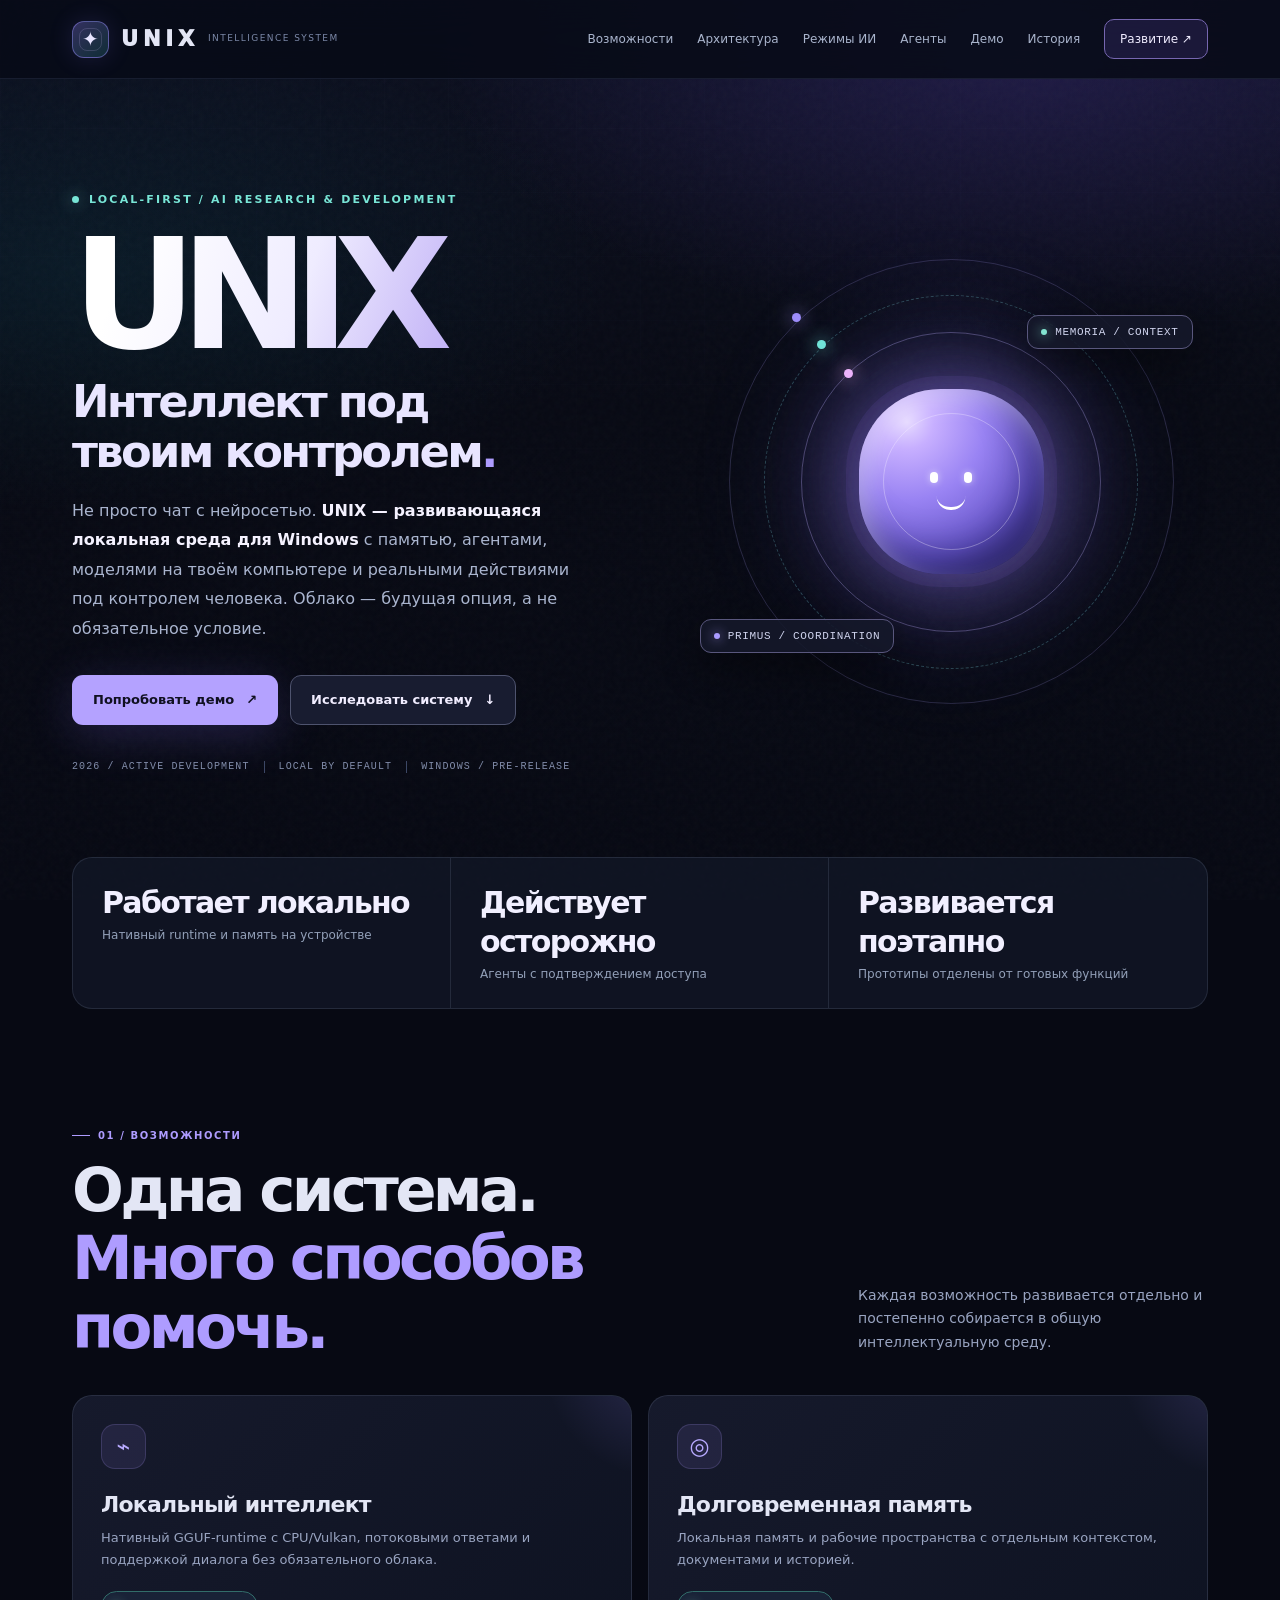
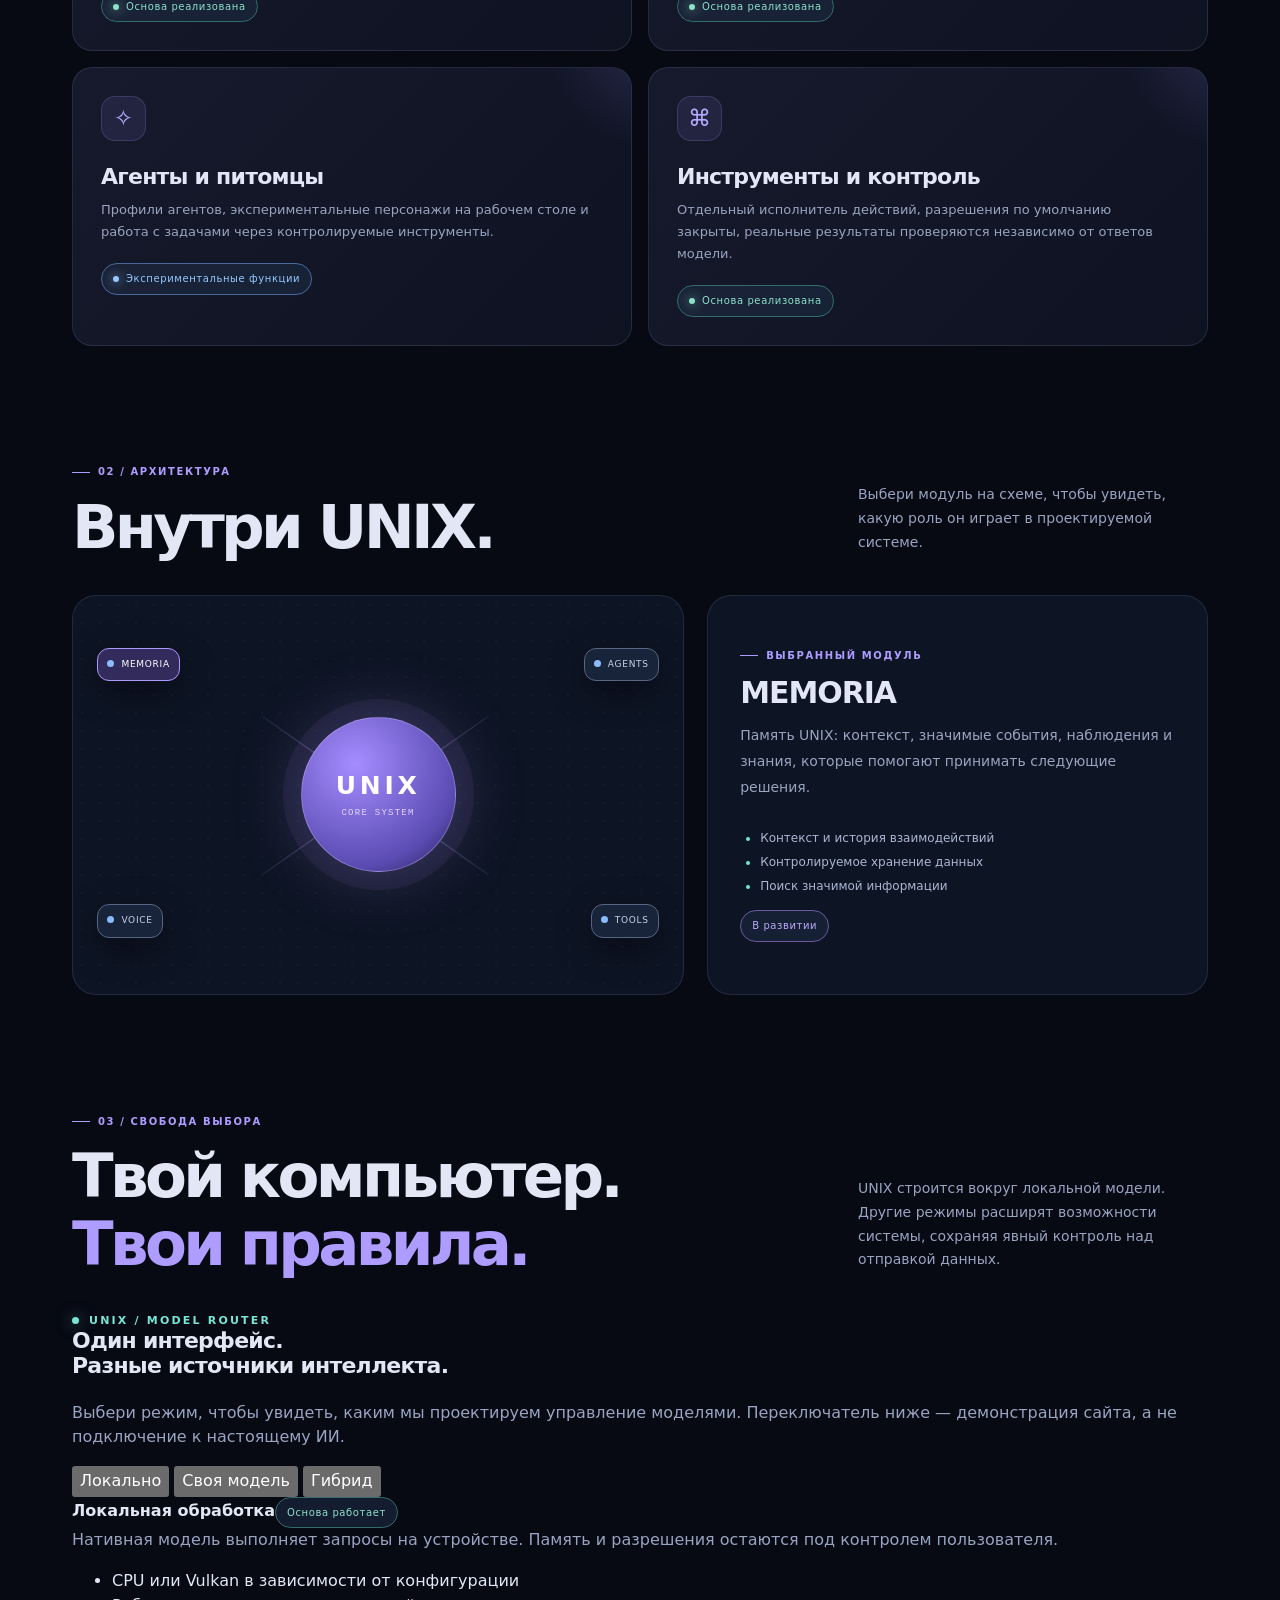
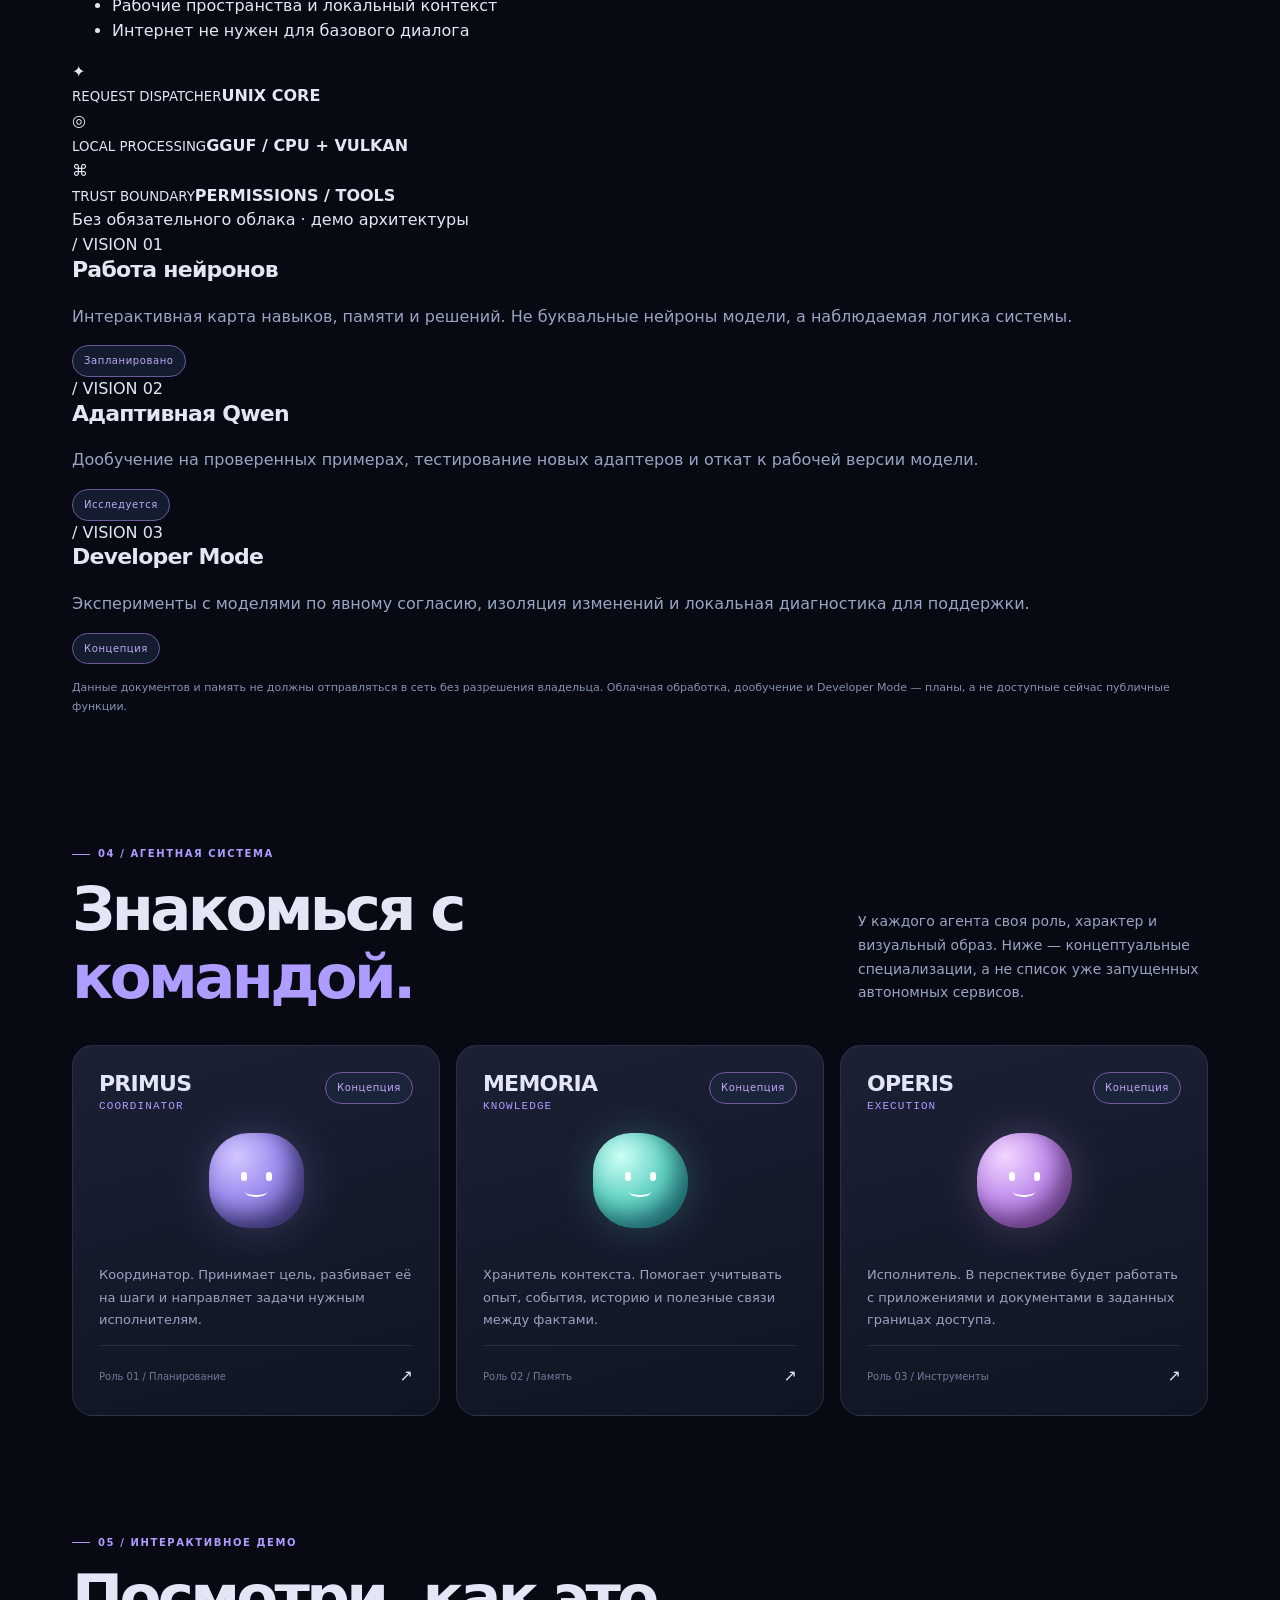
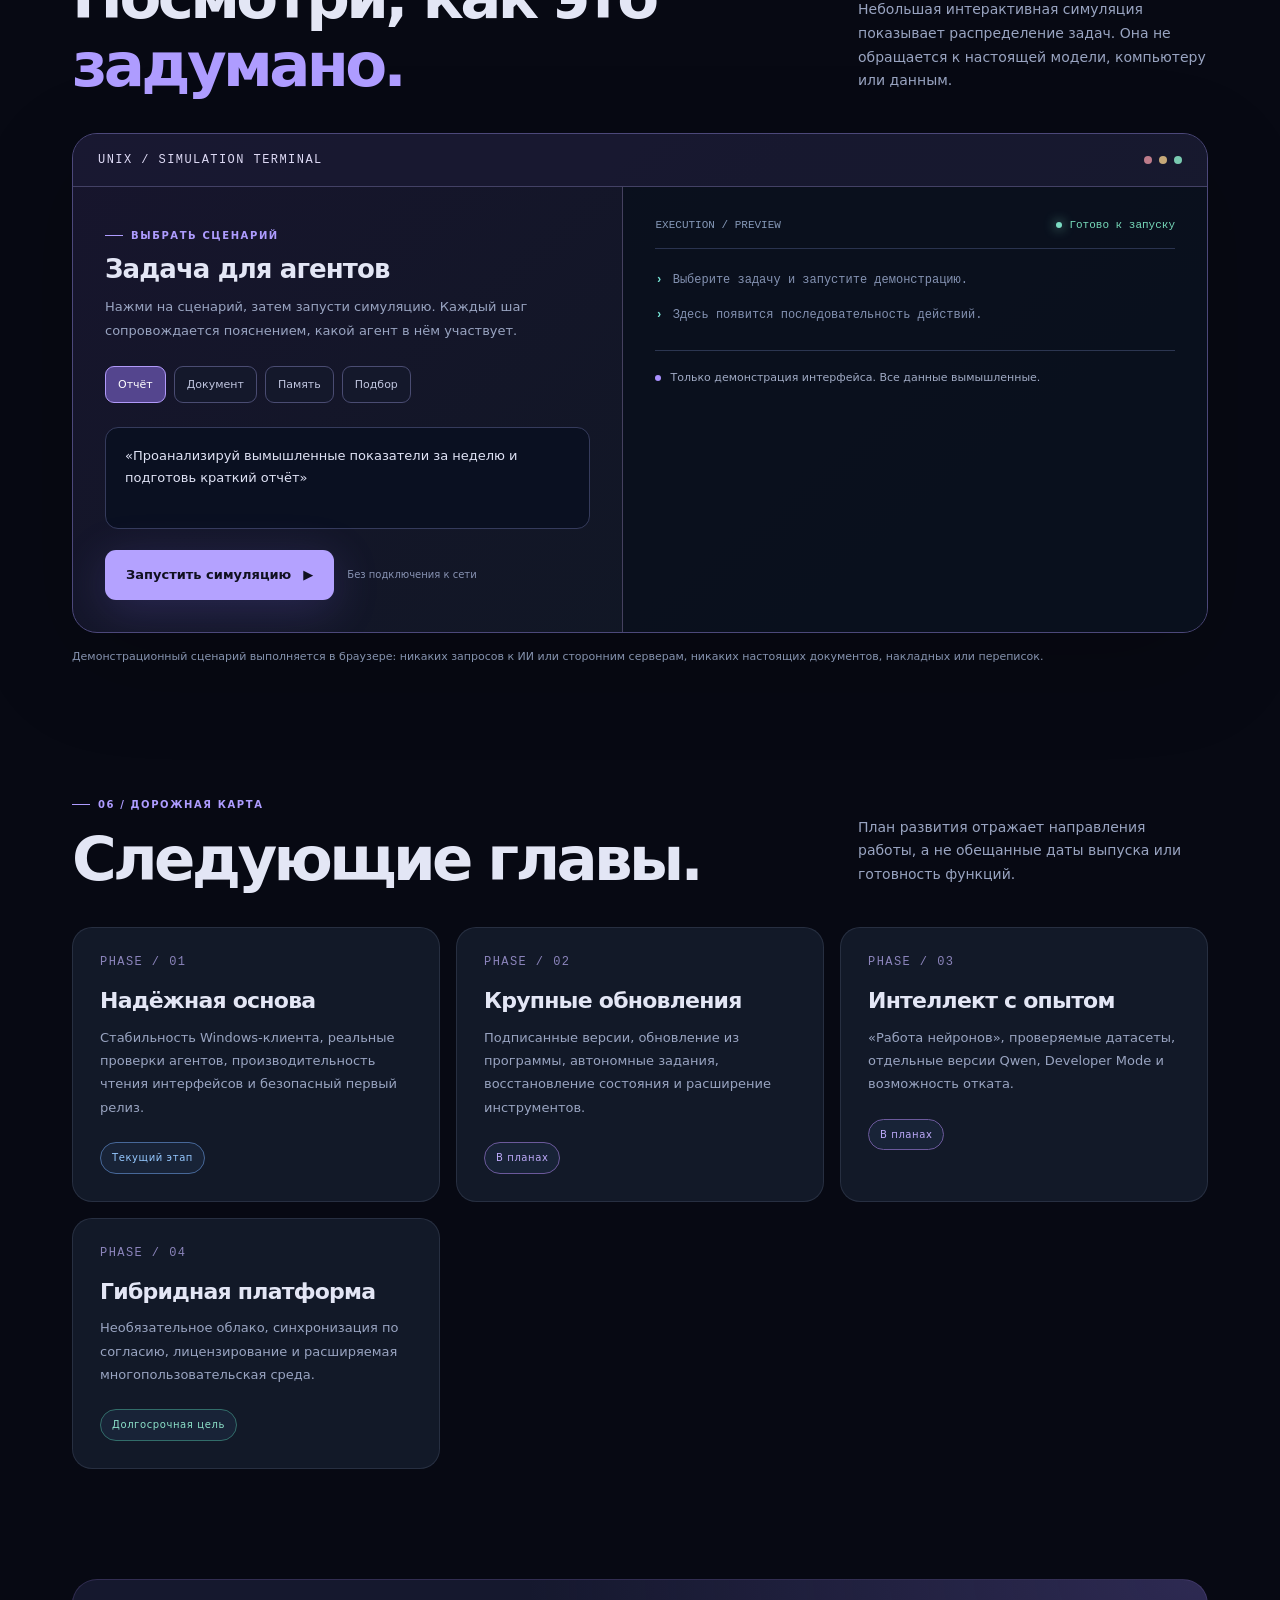
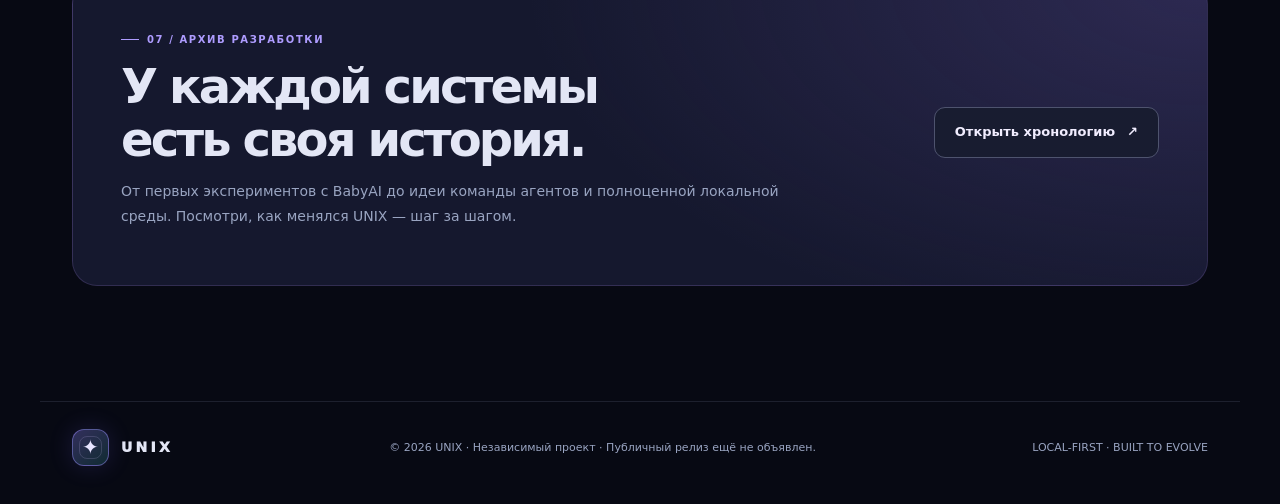
==== commit bef8e499: "Refresh UNIX landing page with local-first platform vision and model modes" ====
--- a/index.html
+++ b/index.html
@@ -5,9 +5,9 @@
 <meta name="viewport" content="width=device-width, initial-scale=1">
 <meta name="color-scheme" content="dark">
 <meta name="theme-color" content="#080b17">
-<meta name="description" content="UNIX — развивающаяся локальная интеллектуальная система с памятью, инструментами и специализированными ИИ-агентами. Архитектура, демонстрации и история проекта.">
+<meta name="description" content="UNIX — локальная интеллектуальная среда для Windows: память, агенты и управляемые действия. Узнайте, что уже реализовано и как развивается гибридная ИИ-платформа.">
 <meta http-equiv="Content-Security-Policy" content="default-src 'self'; script-src 'self'; style-src 'self'; img-src 'self' data:; connect-src 'none'; object-src 'none'; base-uri 'self'">
-<title>UNIX — Интеллект обретает форму</title>
+<title>UNIX — Локальный интеллект под вашим контролем</title>
 <link rel="stylesheet" href="./styles.css">
 <script src="./app.js" defer></script>
 </head>
@@ -18,7 +18,7 @@
     <a class="logo" href="./index.html" aria-label="UNIX — главная"><span class="logo-mark" aria-hidden="true">✦</span><span class="logo-word">UNIX</span><span class="logo-caption">intelligence system</span></a>
     <button class="nav-toggle" type="button" aria-label="Открыть меню" aria-controls="siteNav" aria-expanded="false">☰ Меню</button>
     <nav id="siteNav" class="nav" aria-label="Навигация">
-      <a href="#about">Возможности</a><a href="#architecture">Архитектура</a><a href="#agents">Агенты</a><a href="#demonstration">Демонстрация</a><a href="./history.html">Хронология</a><a class="nav-cta" href="#roadmap">Планы развития ↗</a>
+      <a href="#about">Возможности</a><a href="#architecture">Архитектура</a><a href="#models">Режимы ИИ</a><a href="#agents">Агенты</a><a href="#demonstration">Демо</a><a href="./history.html">История</a><a class="nav-cta" href="#roadmap">Развитие ↗</a>
     </nav>
   </div>
 </header>
@@ -27,10 +27,10 @@
     <div class="hero-copy">
       <div class="eyebrow">Local-first / AI research & development</div>
       <h1 id="mainTitle">UNIX</h1>
-      <div class="hero-title-sub">Интеллект<br>обретает форму<span class="accent">.</span></div>
-      <p class="hero-lead">Не просто чат с нейросетью. <strong>UNIX — проект интеллектуальной среды</strong>, которая сможет помнить контекст, работать с инструментами и распределять задачи между специализированными агентами. Всё с приоритетом локальной обработки.</p>
+      <div class="hero-title-sub">Интеллект под<br>твоим контролем<span class="accent">.</span></div>
+      <p class="hero-lead">Не просто чат с нейросетью. <strong>UNIX — развивающаяся локальная среда для Windows</strong> с памятью, агентами, моделями на твоём компьютере и реальными действиями под контролем человека. Облако — будущая опция, а не обязательное условие.</p>
       <div class="button-row"><a class="btn btn-primary" href="#demonstration">Попробовать демо <span aria-hidden="true">↗</span></a><a class="btn btn-secondary" href="#architecture">Исследовать систему <span aria-hidden="true">↓</span></a></div>
-      <div class="hero-meta"><span>Основан в 2026</span><b aria-hidden="true"></b><span>Локальность — принцип</span><b aria-hidden="true"></b><span>Разработка продолжается</span></div>
+      <div class="hero-meta"><span>2026 / ACTIVE DEVELOPMENT</span><b aria-hidden="true"></b><span>LOCAL BY DEFAULT</span><b aria-hidden="true"></b><span>Windows / pre-release</span></div>
     </div>
     <div class="core-stage" role="img" aria-label="Анимированное ядро UNIX с орбитами, символизирующими память, инструменты и агентов">
       <div class="stage-grid"></div><div class="core-glow"></div><div class="ring r1"></div><div class="ring r2"></div><div class="ring r3"></div>
@@ -40,19 +40,19 @@
   </section>
   <div class="wrap">
     <div class="snapshot" aria-label="Принципы проекта">
-      <div><strong>Local-first</strong><p>Приоритет обработки на устройстве</p></div>
-      <div><strong>Multi-agent</strong><p>Специализация и координация</p></div>
-      <div><strong>Human control</strong><p>Подтверждение важных действий</p></div>
+      <div><strong>Работает локально</strong><p>Нативный runtime и память на устройстве</p></div>
+      <div><strong>Действует осторожно</strong><p>Агенты с подтверждением доступа</p></div>
+      <div><strong>Развивается поэтапно</strong><p>Прототипы отделены от готовых функций</p></div>
     </div>
   </div>
 
   <section class="wrap section" id="about">
     <div class="section-head"><div><div class="label">01 / Возможности</div><h2>Одна система.<br><span class="accent">Много способов помочь.</span></h2></div><p>Каждая возможность развивается отдельно и постепенно собирается в общую интеллектуальную среду.</p></div>
     <div class="cap-grid">
-      <article class="feature"><div class="feature-icon" aria-hidden="true">⌁</div><h3>Локальный интеллект</h3><p>Собственные вычисления, локальные модели и архитектура, уменьшающая зависимость от внешних сервисов.</p><span class="pill prototype"><span class="dot"></span>Разрабатывается</span></article>
-      <article class="feature"><div class="feature-icon" aria-hidden="true">◎</div><h3>Долговременная память</h3><p>Система контекста, фактов и истории взаимодействий, чтобы не начинать каждую задачу с нуля.</p><span class="pill plan"><span class="dot"></span>Развитие модуля</span></article>
-      <article class="feature"><div class="feature-icon" aria-hidden="true">✧</div><h3>Агентная команда</h3><p>Специализированные помощники для разных задач: от анализа данных до управления последовательностью действий.</p><span class="pill prototype"><span class="dot"></span>Прототипы</span></article>
-      <article class="feature"><div class="feature-icon" aria-hidden="true">⌘</div><h3>Инструменты и контроль</h3><p>Действия в программах через ограниченные разрешения, понятный журнал и подтверждение рискованных операций.</p><span class="pill plan"><span class="dot"></span>Проектируется</span></article>
+      <article class="feature"><div class="feature-icon" aria-hidden="true">⌁</div><h3>Локальный интеллект</h3><p>Нативный GGUF-runtime с CPU/Vulkan, потоковыми ответами и поддержкой диалога без обязательного облака.</p><span class="pill goal"><span class="dot"></span>Основа реализована</span></article>
+      <article class="feature"><div class="feature-icon" aria-hidden="true">◎</div><h3>Долговременная память</h3><p>Локальная память и рабочие пространства с отдельным контекстом, документами и историей.</p><span class="pill goal"><span class="dot"></span>Основа реализована</span></article>
+      <article class="feature"><div class="feature-icon" aria-hidden="true">✧</div><h3>Агенты и питомцы</h3><p>Профили агентов, экспериментальные персонажи на рабочем столе и работа с задачами через контролируемые инструменты.</p><span class="pill prototype"><span class="dot"></span>Экспериментальные функции</span></article>
+      <article class="feature"><div class="feature-icon" aria-hidden="true">⌘</div><h3>Инструменты и контроль</h3><p>Отдельный исполнитель действий, разрешения по умолчанию закрыты, реальные результаты проверяются независимо от ответов модели.</p><span class="pill goal"><span class="dot"></span>Основа реализована</span></article>
     </div>
   </section>
 
@@ -76,8 +76,44 @@
     </div>
   </section>
 
+
+  <section class="wrap section" id="models">
+    <div class="section-head"><div><div class="label">03 / Свобода выбора</div><h2>Твой компьютер.<br><span class="accent">Твои правила.</span></h2></div><p>UNIX строится вокруг локальной модели. Другие режимы расширят возможности системы, сохраняя явный контроль над отправкой данных.</p></div>
+    <div class="model-lab">
+      <div class="model-lab-copy">
+        <div class="eyebrow">UNIX / MODEL ROUTER</div>
+        <h3>Один интерфейс.<br>Разные источники интеллекта.</h3>
+        <p>Выбери режим, чтобы увидеть, каким мы проектируем управление моделями. Переключатель ниже — демонстрация сайта, а не подключение к настоящему ИИ.</p>
+        <div class="mode-tabs" role="group" aria-label="Варианты работы модели">
+          <button type="button" data-mode="local" aria-pressed="true">Локально</button>
+          <button type="button" data-mode="custom" aria-pressed="false">Своя модель</button>
+          <button type="button" data-mode="hybrid" aria-pressed="false">Гибрид</button>
+        </div>
+        <div class="mode-result" aria-live="polite">
+          <div class="mode-result-top"><strong id="modeTitle">Локальная обработка</strong><span class="pill goal" id="modeStatus">Основа работает</span></div>
+          <p id="modeDescription">Нативная модель выполняет запросы на устройстве. Память и разрешения остаются под контролем пользователя.</p>
+          <ul id="modePoints"><li>CPU или Vulkan в зависимости от конфигурации</li><li>Рабочие пространства и локальный контекст</li><li>Интернет не нужен для базового диалога</li></ul>
+        </div>
+      </div>
+      <div class="model-lab-visual" aria-label="Схема маршрутизации запросов UNIX">
+        <div class="model-node model-node-head"><span class="model-node-icon">✦</span><div><small>REQUEST DISPATCHER</small><strong>UNIX CORE</strong></div><span class="model-node-indicator"></span></div>
+        <div class="model-wire" aria-hidden="true"><span></span></div>
+        <div class="model-node model-node-active" id="modeEngine"><span class="model-node-icon">◎</span><div><small id="modeEngineLabel">LOCAL PROCESSING</small><strong id="modeEngineName">GGUF / CPU + VULKAN</strong></div><span class="model-node-indicator"></span></div>
+        <div class="model-wire" aria-hidden="true"><span></span></div>
+        <div class="model-node"><span class="model-node-icon">⌘</span><div><small>TRUST BOUNDARY</small><strong>PERMISSIONS / TOOLS</strong></div><span class="model-node-indicator safe"></span></div>
+        <div class="model-lab-foot"><span class="model-live-dot"></span><span id="modeFootnote">Без обязательного облака · демо архитектуры</span></div>
+      </div>
+    </div>
+    <div class="future-grid">
+      <article class="future-card"><div class="future-id">/ VISION 01</div><h3>Работа нейронов</h3><p>Интерактивная карта навыков, памяти и решений. Не буквальные нейроны модели, а наблюдаемая логика системы.</p><span class="pill plan">Запланировано</span></article>
+      <article class="future-card"><div class="future-id">/ VISION 02</div><h3>Адаптивная Qwen</h3><p>Дообучение на проверенных примерах, тестирование новых адаптеров и откат к рабочей версии модели.</p><span class="pill plan">Исследуется</span></article>
+      <article class="future-card"><div class="future-id">/ VISION 03</div><h3>Developer Mode</h3><p>Эксперименты с моделями по явному согласию, изоляция изменений и локальная диагностика для поддержки.</p><span class="pill plan">Концепция</span></article>
+    </div>
+    <p class="disclaimer">Данные документов и память не должны отправляться в сеть без разрешения владельца. Облачная обработка, дообучение и Developer Mode — планы, а не доступные сейчас публичные функции.</p>
+  </section>
+
   <section class="wrap section" id="agents">
-    <div class="section-head"><div><div class="label">03 / Агентная система</div><h2>Знакомься с <span class="accent">командой.</span></h2></div><p>У каждого агента своя роль, характер и визуальный образ. Ниже — концептуальные специализации, а не список уже запущенных автономных сервисов.</p></div>
+    <div class="section-head"><div><div class="label">04 / Агентная система</div><h2>Знакомься с <span class="accent">командой.</span></h2></div><p>У каждого агента своя роль, характер и визуальный образ. Ниже — концептуальные специализации, а не список уже запущенных автономных сервисов.</p></div>
     <div class="agents-grid">
       <article class="agent"><div class="agent-top"><div><h3>PRIMUS</h3><div class="job">COORDINATOR</div></div><span class="pill plan">Концепция</span></div><div class="pet" aria-hidden="true"><span></span></div><p>Координатор. Принимает цель, разбивает её на шаги и направляет задачи нужным исполнителям.</p><div class="agent-foot"><small>Роль 01 / Планирование</small><span aria-hidden="true">↗</span></div></article>
       <article class="agent"><div class="agent-top"><div><h3>MEMORIA</h3><div class="job">KNOWLEDGE</div></div><span class="pill plan">Концепция</span></div><div class="pet memory" aria-hidden="true"><span></span></div><p>Хранитель контекста. Помогает учитывать опыт, события, историю и полезные связи между фактами.</p><div class="agent-foot"><small>Роль 02 / Память</small><span aria-hidden="true">↗</span></div></article>
@@ -86,7 +122,7 @@
   </section>
 
   <section class="wrap section" id="demonstration">
-    <div class="section-head"><div><div class="label">04 / Интерактивное демо</div><h2>Посмотри, как это <span class="accent">задумано.</span></h2></div><p>Небольшая интерактивная симуляция показывает распределение задач. Она не обращается к настоящей модели, компьютеру или данным.</p></div>
+    <div class="section-head"><div><div class="label">05 / Интерактивное демо</div><h2>Посмотри, как это <span class="accent">задумано.</span></h2></div><p>Небольшая интерактивная симуляция показывает распределение задач. Она не обращается к настоящей модели, компьютеру или данным.</p></div>
     <div class="demo-shell">
       <div class="demo-top"><strong>UNIX / SIMULATION TERMINAL</strong><div class="demo-dots" aria-hidden="true"><i></i><i></i><i></i></div></div>
       <div class="demo-content">
@@ -96,6 +132,7 @@
             <button class="demo-option" type="button" data-scenario="report" aria-pressed="true">Отчёт</button>
             <button class="demo-option" type="button" data-scenario="document" aria-pressed="false">Документ</button>
             <button class="demo-option" type="button" data-scenario="memory" aria-pressed="false">Память</button>
+            <button class="demo-option" type="button" data-scenario="match" aria-pressed="false">Подбор</button>
           </div>
           <div class="demo-request" id="demoRequest">«Проанализируй вымышленные показатели за неделю и подготовь краткий отчёт»</div>
           <div class="demo-action"><button class="btn btn-primary" id="demoStart" type="button">Запустить симуляцию <span aria-hidden="true">▶</span></button><small>Без подключения к сети</small></div>
@@ -111,17 +148,18 @@
   </section>
 
   <section class="wrap section" id="roadmap">
-    <div class="section-head"><div><div class="label">05 / Дорожная карта</div><h2>Следующие главы.</h2></div><p>План развития отражает направления работы, а не обещанные даты выпуска или готовность функций.</p></div>
+    <div class="section-head"><div><div class="label">06 / Дорожная карта</div><h2>Следующие главы.</h2></div><p>План развития отражает направления работы, а не обещанные даты выпуска или готовность функций.</p></div>
     <div class="roadmap">
-      <article class="road"><div class="road-num">PHASE / 01</div><h3>Основа</h3><p>Единый настольный интерфейс, локальный runtime, понятные журналы и интеграция существующих модулей.</p><span class="pill prototype">В разработке</span></article>
-      <article class="road"><div class="road-num">PHASE / 02</div><h3>Связанные агенты</h3><p>Специализации, общая память, делегирование задач, ограниченные разрешения и проверка результатов.</p><span class="pill plan">Следующий этап</span></article>
-      <article class="road"><div class="road-num">PHASE / 03</div><h3>Самостоятельная среда</h3><p>Наблюдение за процессами, длительные задания, настольные питомцы и расширяемая экосистема инструментов.</p><span class="pill goal">Долгосрочная цель</span></article>
+      <article class="road"><div class="road-num">PHASE / 01</div><h3>Надёжная основа</h3><p>Стабильность Windows-клиента, реальные проверки агентов, производительность чтения интерфейсов и безопасный первый релиз.</p><span class="pill prototype">Текущий этап</span></article>
+      <article class="road"><div class="road-num">PHASE / 02</div><h3>Крупные обновления</h3><p>Подписанные версии, обновление из программы, автономные задания, восстановление состояния и расширение инструментов.</p><span class="pill plan">В планах</span></article>
+      <article class="road"><div class="road-num">PHASE / 03</div><h3>Интеллект с опытом</h3><p>«Работа нейронов», проверяемые датасеты, отдельные версии Qwen, Developer Mode и возможность отката.</p><span class="pill plan">В планах</span></article>
+      <article class="road"><div class="road-num">PHASE / 04</div><h3>Гибридная платформа</h3><p>Необязательное облако, синхронизация по согласию, лицензирование и расширяемая многопользовательская среда.</p><span class="pill goal">Долгосрочная цель</span></article>
     </div>
   </section>
   <section class="wrap section">
-    <div class="archive-feature"><div><div class="label">06 / Архив разработки</div><h2>У каждой системы<br>есть своя история.</h2><p>От первых экспериментов с BabyAI до идеи команды агентов и полноценной локальной среды. Посмотри, как менялся UNIX — шаг за шагом.</p></div><a class="btn btn-secondary" href="./history.html">Открыть хронологию <span aria-hidden="true">↗</span></a></div>
+    <div class="archive-feature"><div><div class="label">07 / Архив разработки</div><h2>У каждой системы<br>есть своя история.</h2><p>От первых экспериментов с BabyAI до идеи команды агентов и полноценной локальной среды. Посмотри, как менялся UNIX — шаг за шагом.</p></div><a class="btn btn-secondary" href="./history.html">Открыть хронологию <span aria-hidden="true">↗</span></a></div>
   </section>
 </main>
-<footer class="wrap site-footer"><a class="logo" href="./index.html"><span class="logo-mark" aria-hidden="true">✦</span><span class="logo-word">UNIX</span></a><p>© 2026 UNIX. Независимый проект в разработке.</p><p>LOCAL-FIRST · BUILT TO EVOLVE</p></footer>
+<footer class="wrap site-footer"><a class="logo" href="./index.html"><span class="logo-mark" aria-hidden="true">✦</span><span class="logo-word">UNIX</span></a><p>© 2026 UNIX · Независимый проект · Публичный релиз ещё не объявлен.</p><p>LOCAL-FIRST · BUILT TO EVOLVE</p></footer>
 </body>
 </html>
